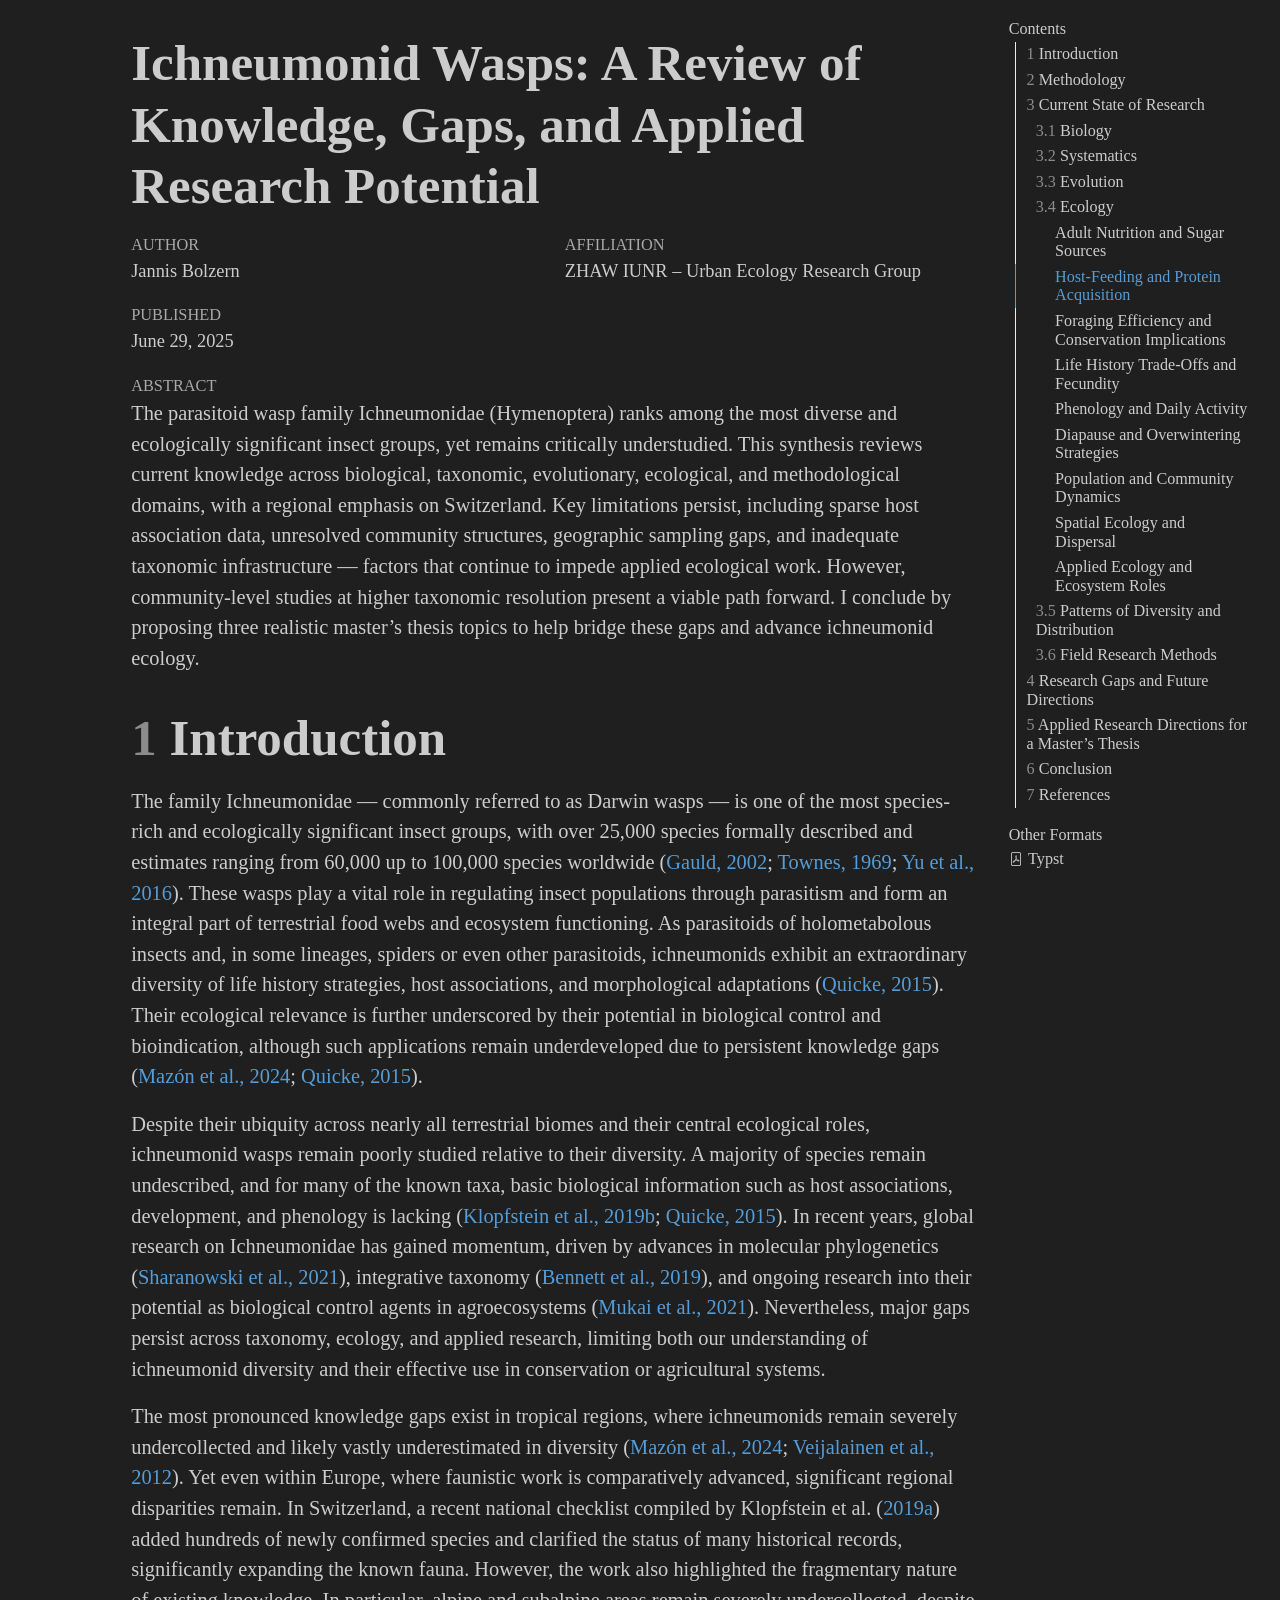
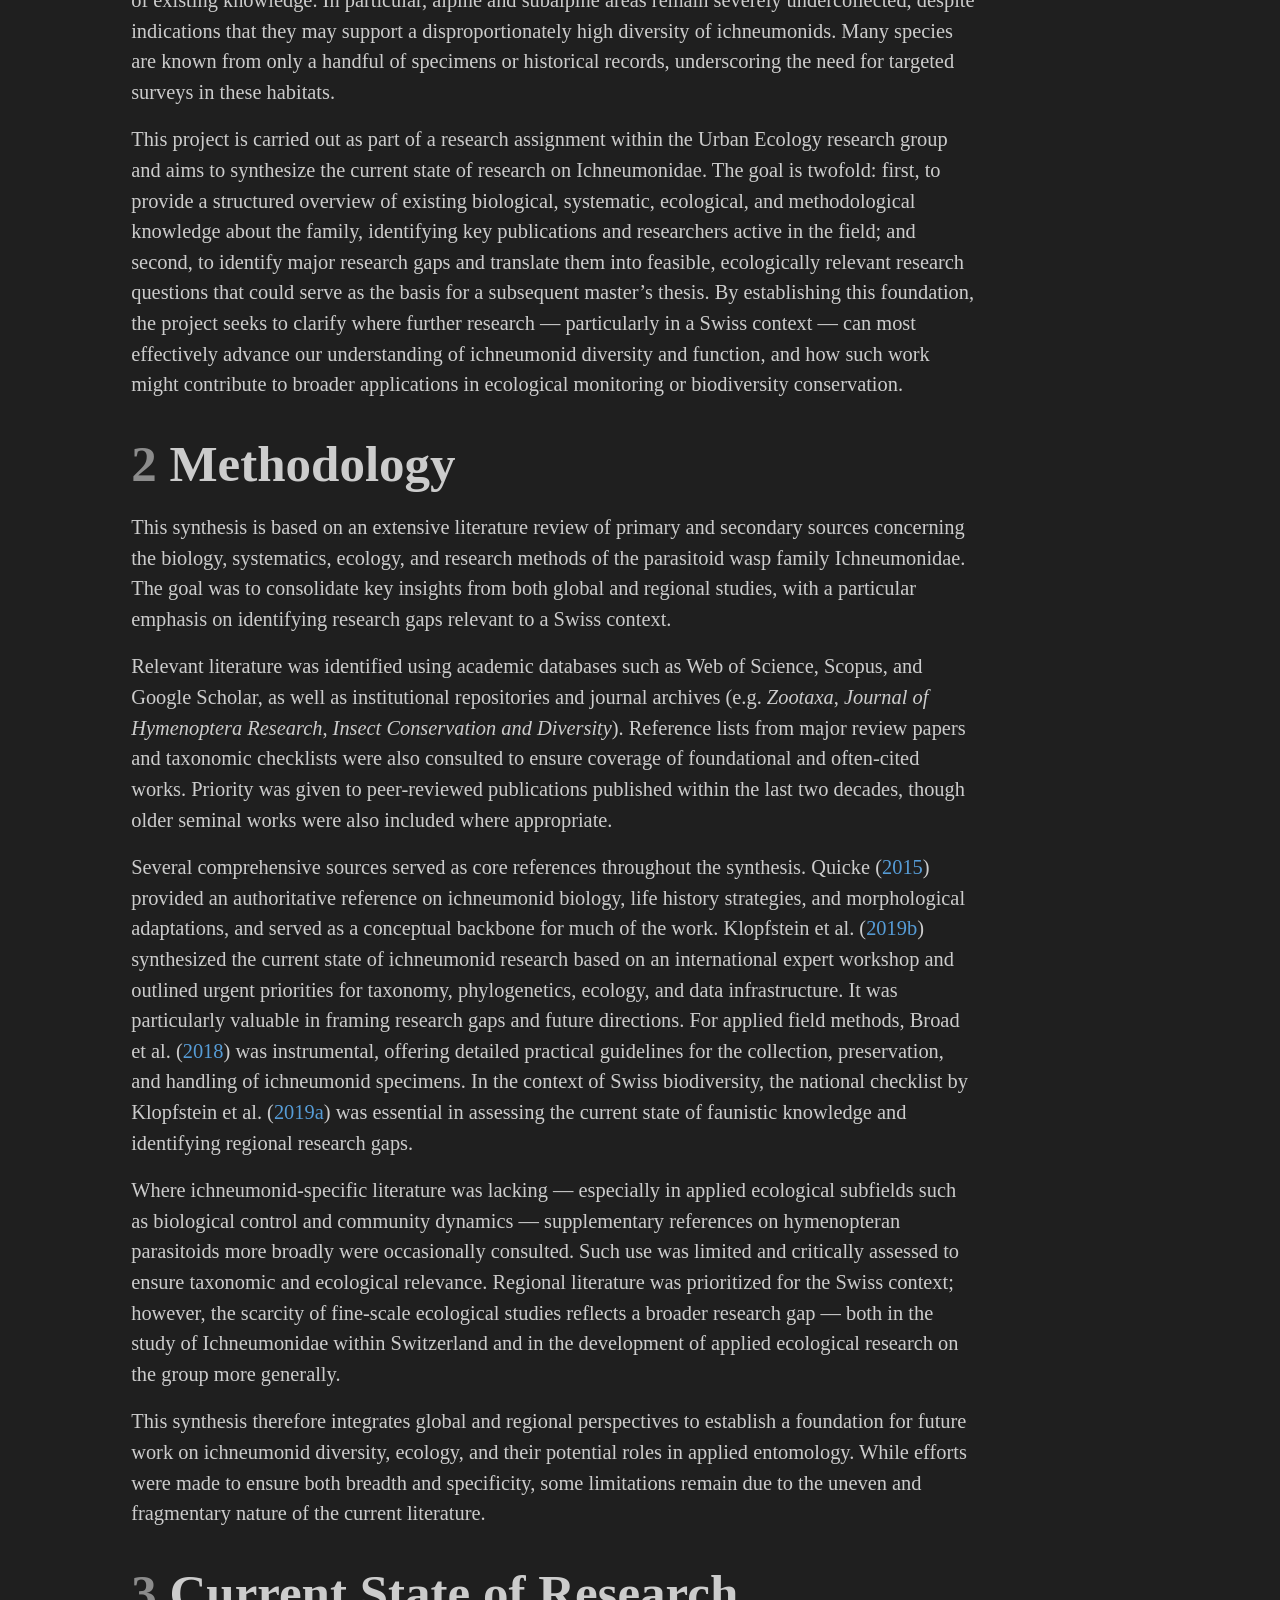
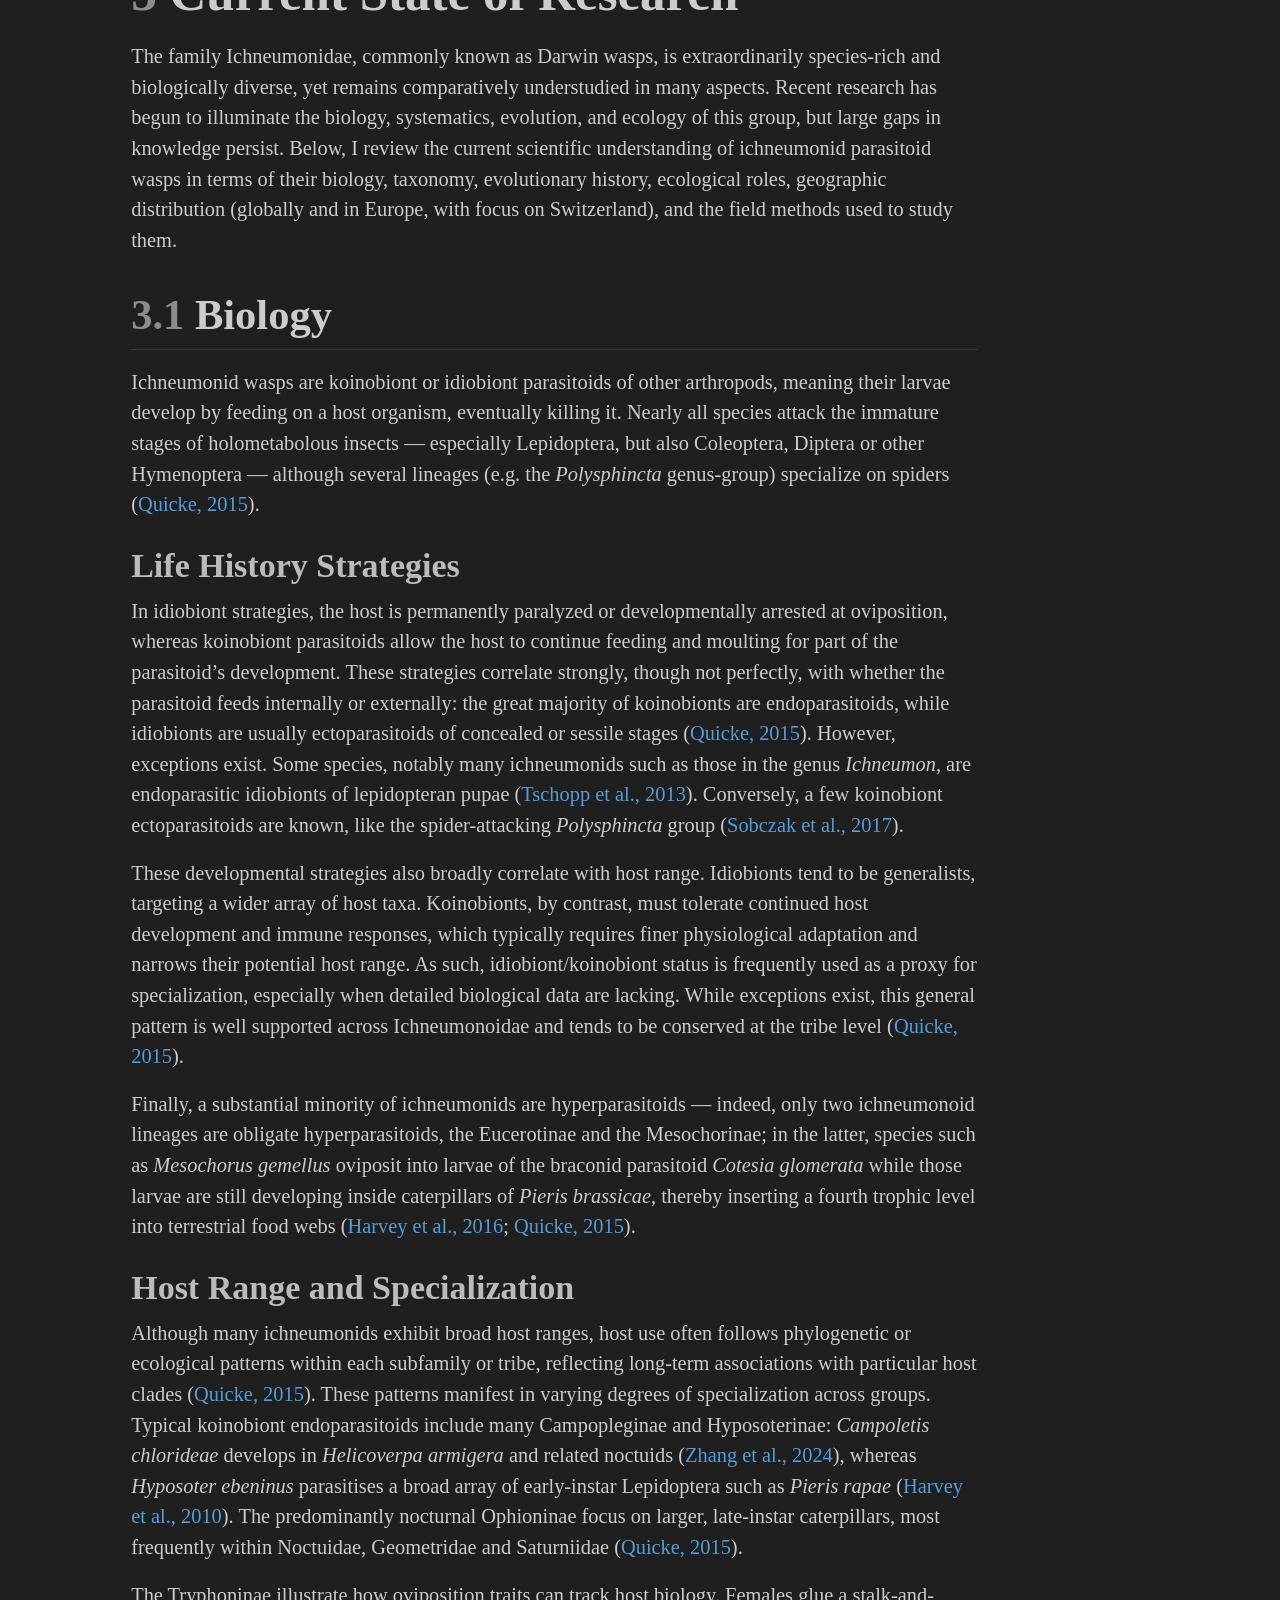
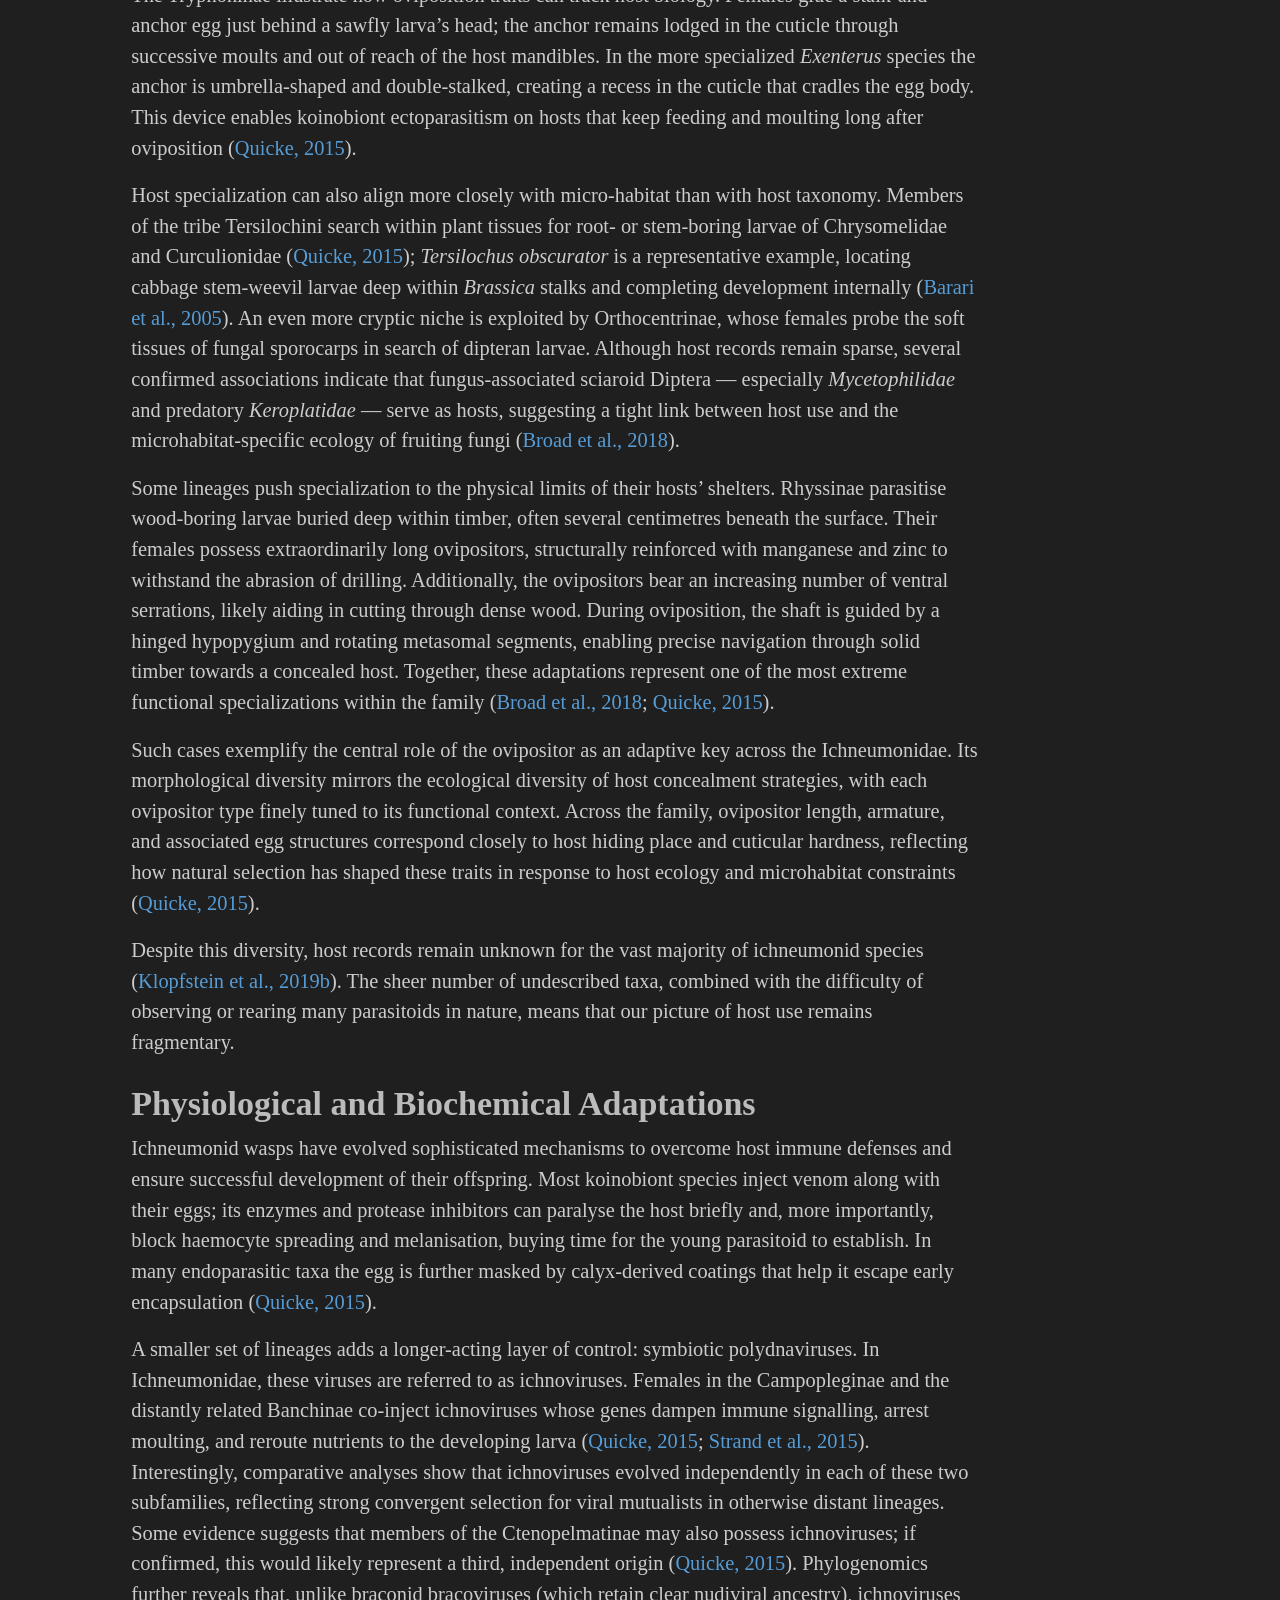
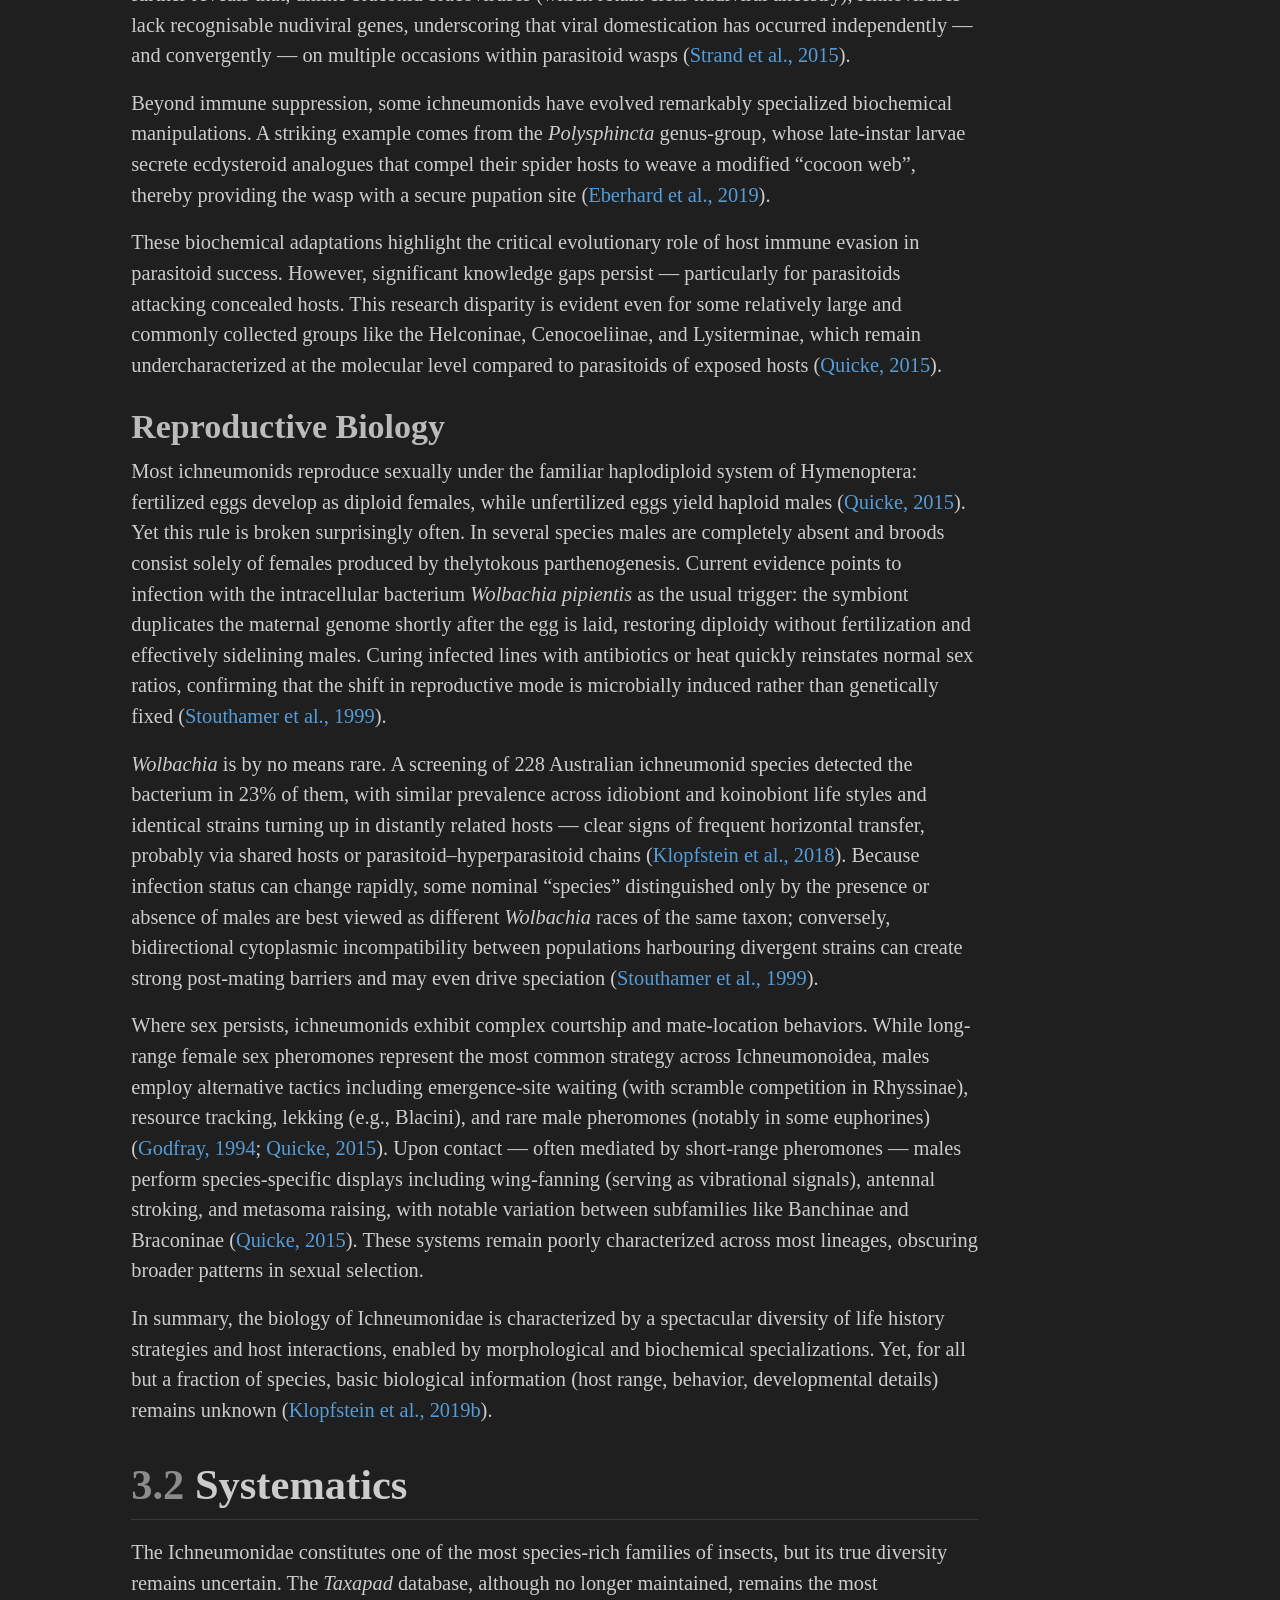
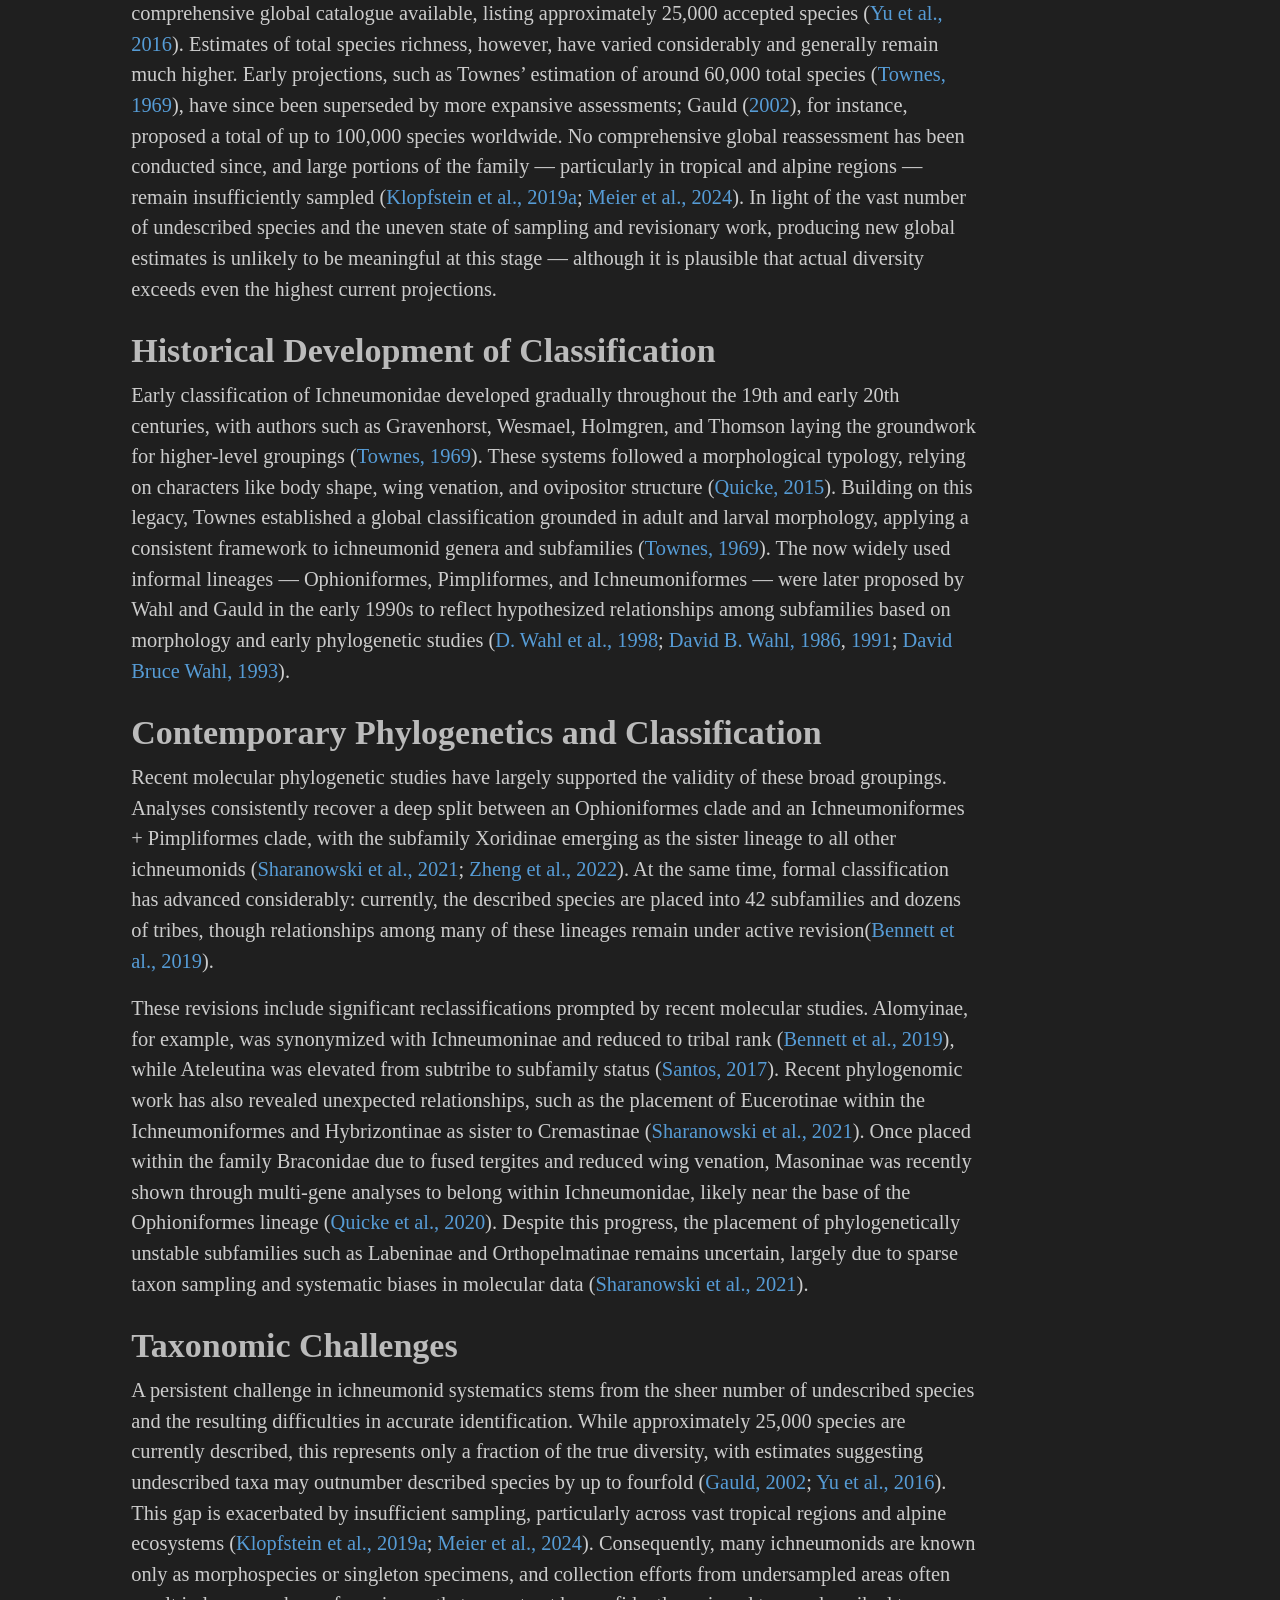
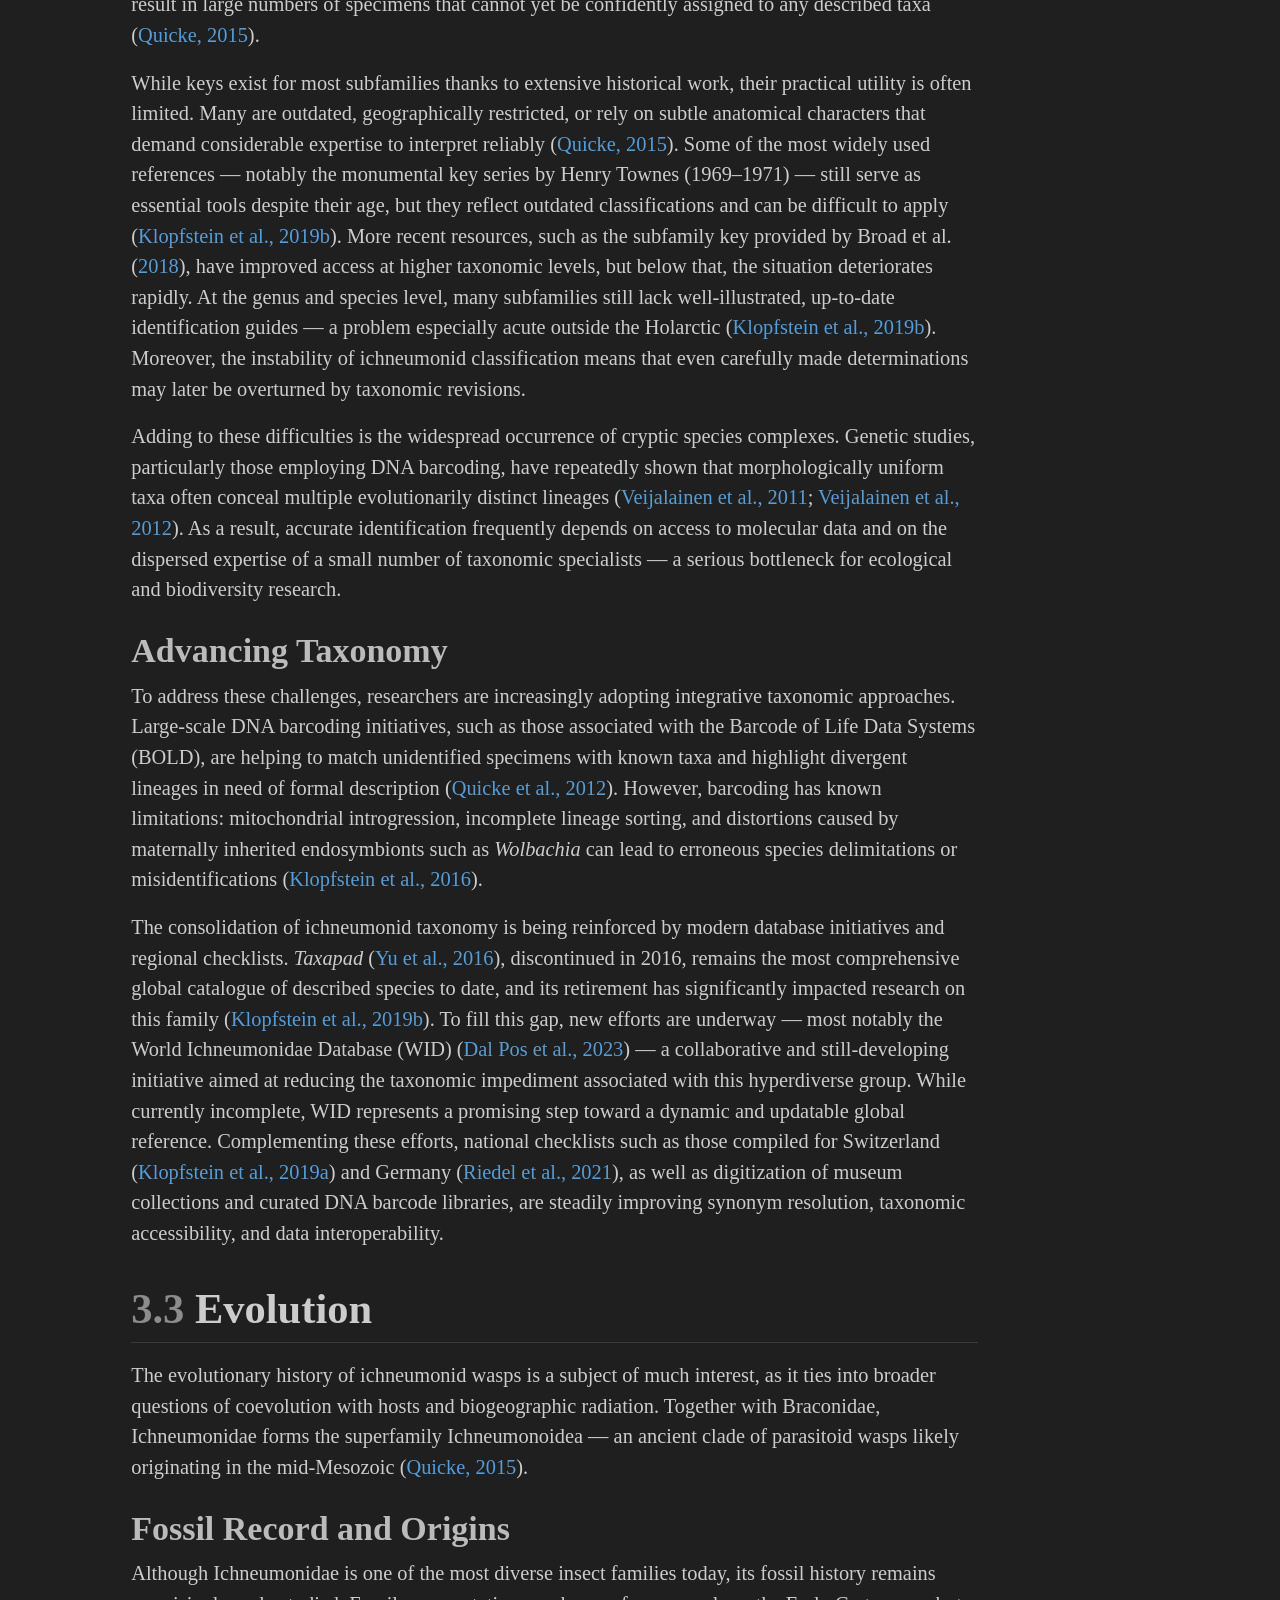
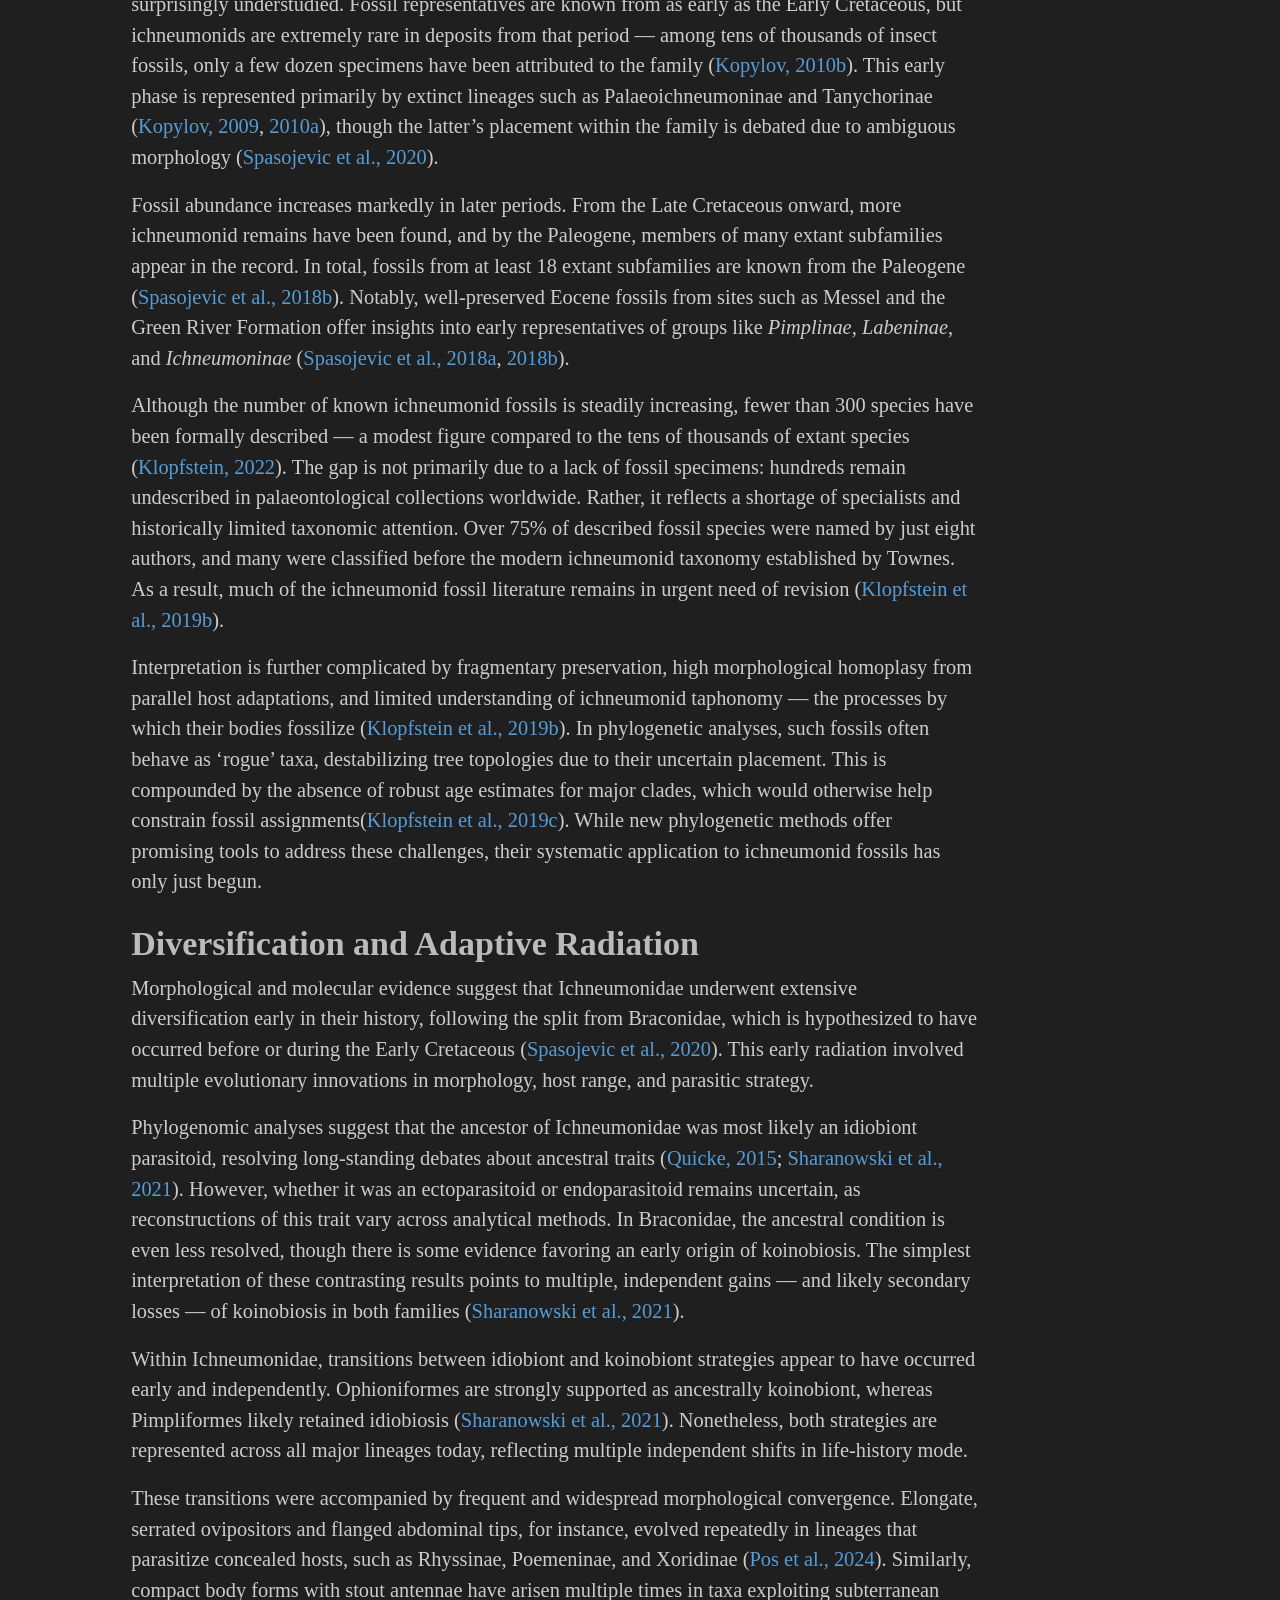
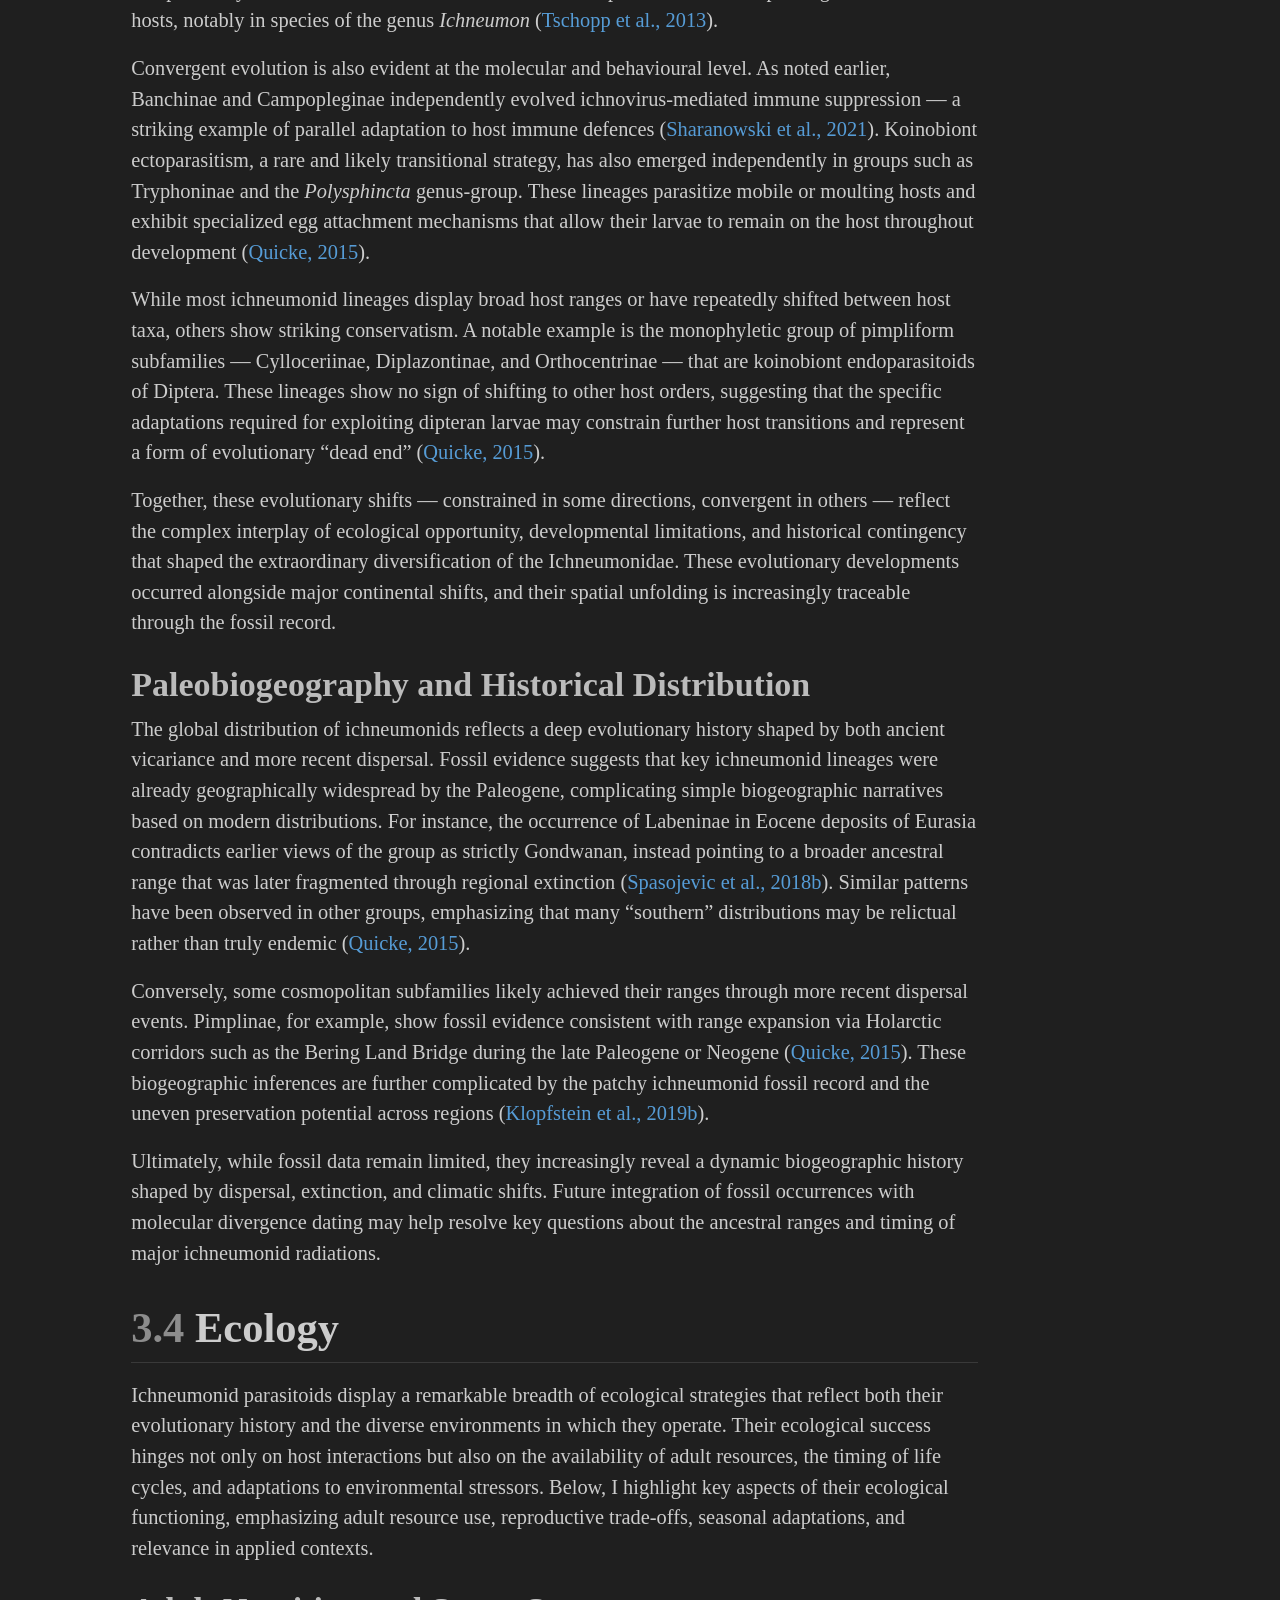
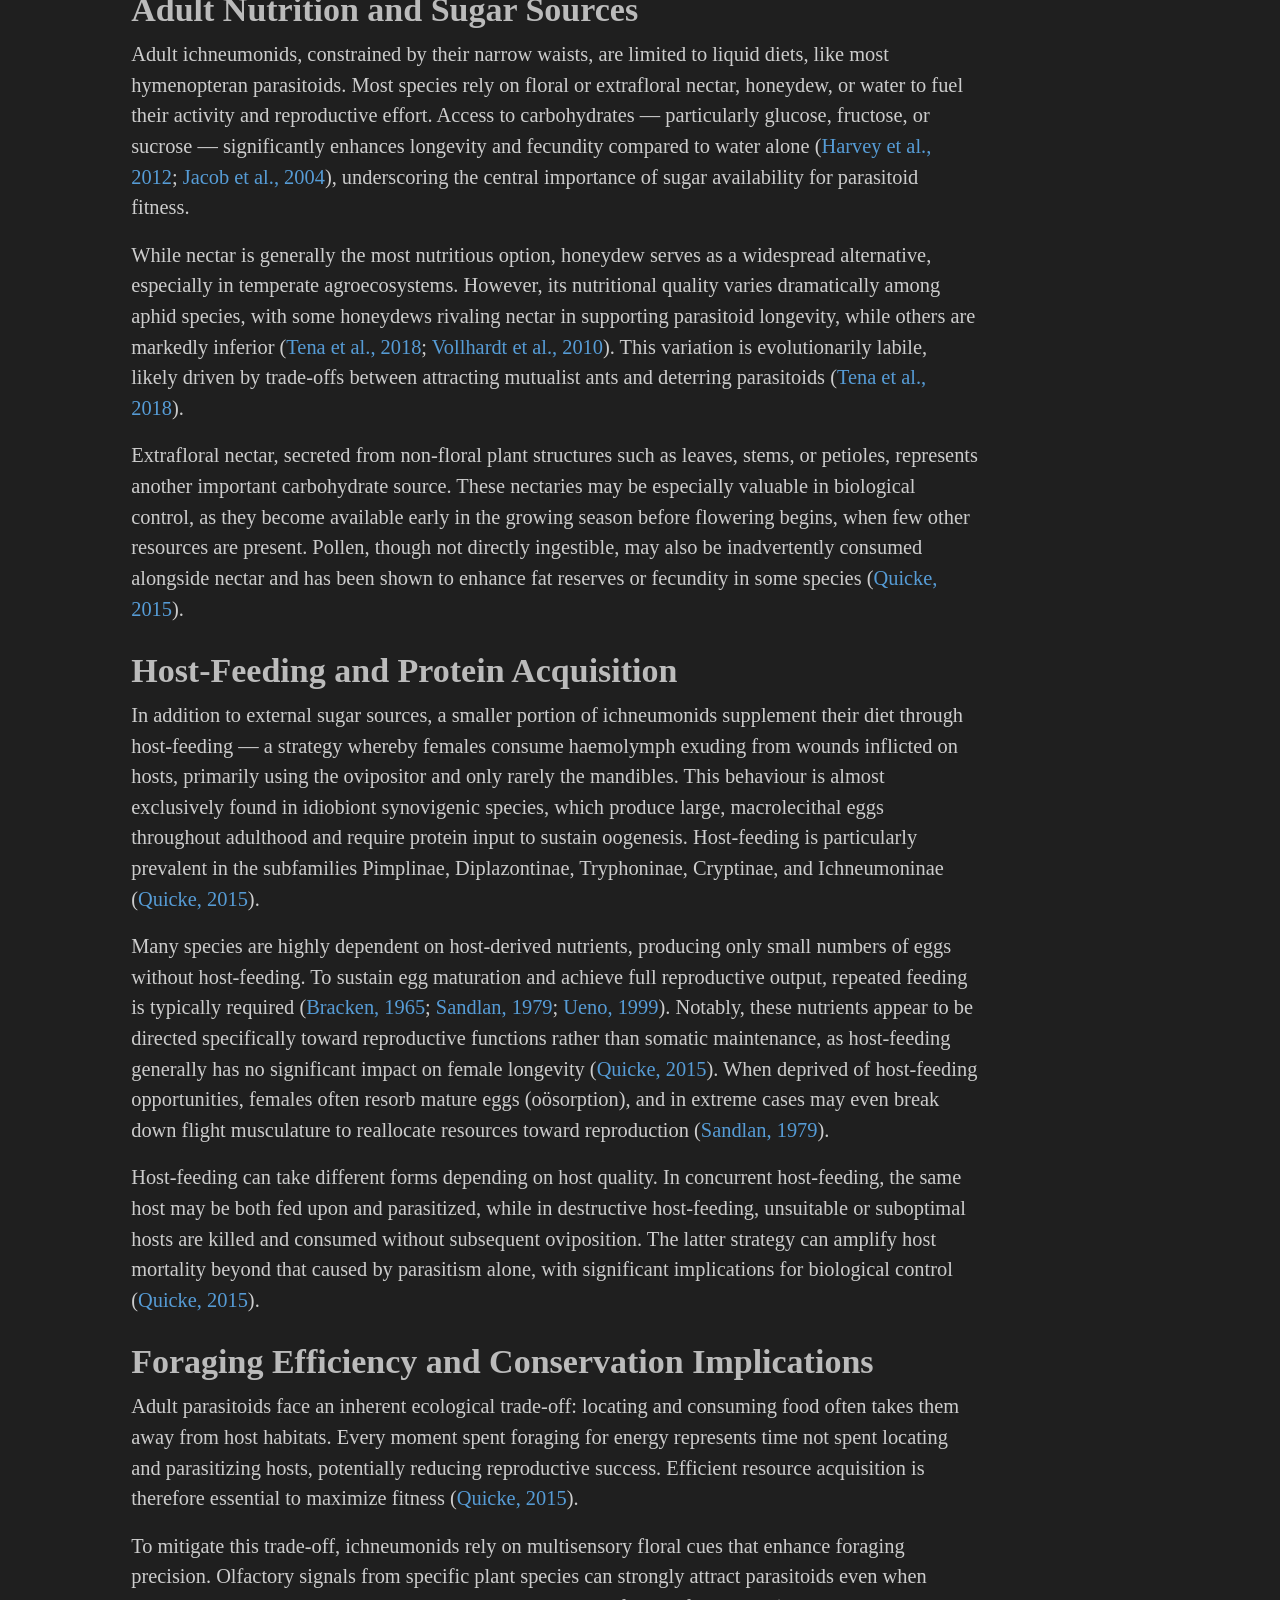
==== index.html @ 2d771702 "Built site for gh-pages" ====
<!DOCTYPE html>
<html xmlns="http://www.w3.org/1999/xhtml" lang="en" xml:lang="en"><head>

<meta charset="utf-8">
<meta name="generator" content="quarto-1.7.32">

<meta name="viewport" content="width=device-width, initial-scale=1.0, user-scalable=yes">

<meta name="author" content="Jannis Bolzern">
<meta name="dcterms.date" content="2025-06-29">

<title>Ichneumonid Wasps: A Review of Knowledge, Gaps, and Applied Research Potential</title>
<style>
code{white-space: pre-wrap;}
span.smallcaps{font-variant: small-caps;}
div.columns{display: flex; gap: min(4vw, 1.5em);}
div.column{flex: auto; overflow-x: auto;}
div.hanging-indent{margin-left: 1.5em; text-indent: -1.5em;}
ul.task-list{list-style: none;}
ul.task-list li input[type="checkbox"] {
  width: 0.8em;
  margin: 0 0.8em 0.2em -1em; /* quarto-specific, see https://github.com/quarto-dev/quarto-cli/issues/4556 */ 
  vertical-align: middle;
}
/* CSS for citations */
div.csl-bib-body { }
div.csl-entry {
  clear: both;
  margin-bottom: 0em;
}
.hanging-indent div.csl-entry {
  margin-left:2em;
  text-indent:-2em;
}
div.csl-left-margin {
  min-width:2em;
  float:left;
}
div.csl-right-inline {
  margin-left:2em;
  padding-left:1em;
}
div.csl-indent {
  margin-left: 2em;
}</style>


<script src="site_libs/quarto-nav/quarto-nav.js"></script>
<script src="site_libs/clipboard/clipboard.min.js"></script>
<script src="site_libs/quarto-search/autocomplete.umd.js"></script>
<script src="site_libs/quarto-search/fuse.min.js"></script>
<script src="site_libs/quarto-search/quarto-search.js"></script>
<meta name="quarto:offset" content="./">
<script src="site_libs/quarto-html/quarto.js" type="module"></script>
<script src="site_libs/quarto-html/tabsets/tabsets.js" type="module"></script>
<script src="site_libs/quarto-html/popper.min.js"></script>
<script src="site_libs/quarto-html/tippy.umd.min.js"></script>
<script src="site_libs/quarto-html/anchor.min.js"></script>
<link href="site_libs/quarto-html/tippy.css" rel="stylesheet">
<link href="site_libs/quarto-html/quarto-syntax-highlighting-dark-2fef5ea3f8957b3e4ecc936fc74692ca.css" rel="stylesheet" id="quarto-text-highlighting-styles">
<script src="site_libs/bootstrap/bootstrap.min.js"></script>
<link href="site_libs/bootstrap/bootstrap-icons.css" rel="stylesheet">
<link href="site_libs/bootstrap/bootstrap-f64a228243b25bc03a519bc4f7680eb8.min.css" rel="stylesheet" append-hash="true" id="quarto-bootstrap" data-mode="dark">
<script id="quarto-search-options" type="application/json">{
  "location": "sidebar",
  "copy-button": false,
  "collapse-after": 3,
  "panel-placement": "start",
  "type": "textbox",
  "limit": 50,
  "keyboard-shortcut": [
    "f",
    "/",
    "s"
  ],
  "show-item-context": false,
  "language": {
    "search-no-results-text": "No results",
    "search-matching-documents-text": "matching documents",
    "search-copy-link-title": "Copy link to search",
    "search-hide-matches-text": "Hide additional matches",
    "search-more-match-text": "more match in this document",
    "search-more-matches-text": "more matches in this document",
    "search-clear-button-title": "Clear",
    "search-text-placeholder": "",
    "search-detached-cancel-button-title": "Cancel",
    "search-submit-button-title": "Submit",
    "search-label": "Search"
  }
}</script>


</head>

<body class="quarto-light">

<div id="quarto-search-results"></div>
<!-- content -->
<div id="quarto-content" class="quarto-container page-columns page-rows-contents page-layout-article">
<!-- sidebar -->
<!-- margin-sidebar -->
    <div id="quarto-margin-sidebar" class="sidebar margin-sidebar">
        <nav id="TOC" role="doc-toc" class="toc-active">
    <h2 id="toc-title">Contents</h2>
   
  <ul>
  <li><a href="#introduction" id="toc-introduction" class="nav-link active" data-scroll-target="#introduction"><span class="header-section-number">1</span> Introduction</a></li>
  <li><a href="#methodology" id="toc-methodology" class="nav-link" data-scroll-target="#methodology"><span class="header-section-number">2</span> Methodology</a></li>
  <li><a href="#current-state-of-research" id="toc-current-state-of-research" class="nav-link" data-scroll-target="#current-state-of-research"><span class="header-section-number">3</span> Current State of Research</a>
  <ul class="collapse">
  <li><a href="#biology" id="toc-biology" class="nav-link" data-scroll-target="#biology"><span class="header-section-number">3.1</span> Biology</a>
  <ul class="collapse">
  <li><a href="#life-history-strategies" id="toc-life-history-strategies" class="nav-link" data-scroll-target="#life-history-strategies">Life History Strategies</a></li>
  <li><a href="#host-range-and-specialization" id="toc-host-range-and-specialization" class="nav-link" data-scroll-target="#host-range-and-specialization">Host Range and Specialization</a></li>
  <li><a href="#physiological-and-biochemical-adaptations" id="toc-physiological-and-biochemical-adaptations" class="nav-link" data-scroll-target="#physiological-and-biochemical-adaptations">Physiological and Biochemical Adaptations</a></li>
  <li><a href="#reproductive-biology" id="toc-reproductive-biology" class="nav-link" data-scroll-target="#reproductive-biology">Reproductive Biology</a></li>
  </ul></li>
  <li><a href="#systematics" id="toc-systematics" class="nav-link" data-scroll-target="#systematics"><span class="header-section-number">3.2</span> Systematics</a>
  <ul class="collapse">
  <li><a href="#historical-development-of-classification" id="toc-historical-development-of-classification" class="nav-link" data-scroll-target="#historical-development-of-classification">Historical Development of Classification</a></li>
  <li><a href="#contemporary-phylogenetics-and-classification" id="toc-contemporary-phylogenetics-and-classification" class="nav-link" data-scroll-target="#contemporary-phylogenetics-and-classification">Contemporary Phylogenetics and Classification</a></li>
  <li><a href="#taxonomic-challenges" id="toc-taxonomic-challenges" class="nav-link" data-scroll-target="#taxonomic-challenges">Taxonomic Challenges</a></li>
  <li><a href="#advancing-taxonomy" id="toc-advancing-taxonomy" class="nav-link" data-scroll-target="#advancing-taxonomy">Advancing Taxonomy</a></li>
  </ul></li>
  <li><a href="#evolution" id="toc-evolution" class="nav-link" data-scroll-target="#evolution"><span class="header-section-number">3.3</span> Evolution</a>
  <ul class="collapse">
  <li><a href="#fossil-record-and-origins" id="toc-fossil-record-and-origins" class="nav-link" data-scroll-target="#fossil-record-and-origins">Fossil Record and Origins</a></li>
  <li><a href="#diversification-and-adaptive-radiation" id="toc-diversification-and-adaptive-radiation" class="nav-link" data-scroll-target="#diversification-and-adaptive-radiation">Diversification and Adaptive Radiation</a></li>
  <li><a href="#paleobiogeography-and-historical-distribution" id="toc-paleobiogeography-and-historical-distribution" class="nav-link" data-scroll-target="#paleobiogeography-and-historical-distribution">Paleobiogeography and Historical Distribution</a></li>
  </ul></li>
  <li><a href="#ecology" id="toc-ecology" class="nav-link" data-scroll-target="#ecology"><span class="header-section-number">3.4</span> Ecology</a>
  <ul class="collapse">
  <li><a href="#adult-nutrition-and-sugar-sources" id="toc-adult-nutrition-and-sugar-sources" class="nav-link" data-scroll-target="#adult-nutrition-and-sugar-sources">Adult Nutrition and Sugar Sources</a></li>
  <li><a href="#host-feeding-and-protein-acquisition" id="toc-host-feeding-and-protein-acquisition" class="nav-link" data-scroll-target="#host-feeding-and-protein-acquisition">Host-Feeding and Protein Acquisition</a></li>
  <li><a href="#foraging-efficiency-and-conservation-implications" id="toc-foraging-efficiency-and-conservation-implications" class="nav-link" data-scroll-target="#foraging-efficiency-and-conservation-implications">Foraging Efficiency and Conservation Implications</a></li>
  <li><a href="#life-history-trade-offs-and-fecundity" id="toc-life-history-trade-offs-and-fecundity" class="nav-link" data-scroll-target="#life-history-trade-offs-and-fecundity">Life History Trade-Offs and Fecundity</a></li>
  <li><a href="#phenology-and-daily-activity" id="toc-phenology-and-daily-activity" class="nav-link" data-scroll-target="#phenology-and-daily-activity">Phenology and Daily Activity</a></li>
  <li><a href="#diapause-and-overwintering-strategies" id="toc-diapause-and-overwintering-strategies" class="nav-link" data-scroll-target="#diapause-and-overwintering-strategies">Diapause and Overwintering Strategies</a></li>
  <li><a href="#population-and-community-dynamics" id="toc-population-and-community-dynamics" class="nav-link" data-scroll-target="#population-and-community-dynamics">Population and Community Dynamics</a></li>
  <li><a href="#spatial-ecology-and-dispersal" id="toc-spatial-ecology-and-dispersal" class="nav-link" data-scroll-target="#spatial-ecology-and-dispersal">Spatial Ecology and Dispersal</a></li>
  <li><a href="#applied-ecology-and-ecosystem-roles" id="toc-applied-ecology-and-ecosystem-roles" class="nav-link" data-scroll-target="#applied-ecology-and-ecosystem-roles">Applied Ecology and Ecosystem Roles</a></li>
  </ul></li>
  <li><a href="#patterns-of-diversity-and-distribution" id="toc-patterns-of-diversity-and-distribution" class="nav-link" data-scroll-target="#patterns-of-diversity-and-distribution"><span class="header-section-number">3.5</span> Patterns of Diversity and Distribution</a>
  <ul class="collapse">
  <li><a href="#global-patterns" id="toc-global-patterns" class="nav-link" data-scroll-target="#global-patterns">Global Patterns</a></li>
  <li><a href="#european-context" id="toc-european-context" class="nav-link" data-scroll-target="#european-context">European Context</a></li>
  <li><a href="#switzerland-in-focus" id="toc-switzerland-in-focus" class="nav-link" data-scroll-target="#switzerland-in-focus">Switzerland in Focus</a></li>
  </ul></li>
  <li><a href="#field-research-methods" id="toc-field-research-methods" class="nav-link" data-scroll-target="#field-research-methods"><span class="header-section-number">3.6</span> Field Research Methods</a>
  <ul class="collapse">
  <li><a href="#passive-collection-techniques" id="toc-passive-collection-techniques" class="nav-link" data-scroll-target="#passive-collection-techniques">Passive Collection Techniques</a></li>
  <li><a href="#active-collection-techniques" id="toc-active-collection-techniques" class="nav-link" data-scroll-target="#active-collection-techniques">Active Collection Techniques</a></li>
  <li><a href="#rearing-from-hosts" id="toc-rearing-from-hosts" class="nav-link" data-scroll-target="#rearing-from-hosts">Rearing from Hosts</a></li>
  <li><a href="#preservation-and-mounting" id="toc-preservation-and-mounting" class="nav-link" data-scroll-target="#preservation-and-mounting">Preservation and Mounting</a></li>
  </ul></li>
  </ul></li>
  <li><a href="#research-gaps-and-future-directions" id="toc-research-gaps-and-future-directions" class="nav-link" data-scroll-target="#research-gaps-and-future-directions"><span class="header-section-number">4</span> Research Gaps and Future Directions</a>
  <ul class="collapse">
  <li><a href="#taxonomy-and-phylogeny" id="toc-taxonomy-and-phylogeny" class="nav-link" data-scroll-target="#taxonomy-and-phylogeny"><span class="header-section-number">4.1</span> Taxonomy and Phylogeny</a></li>
  <li><a href="#identification-and-infrastructure" id="toc-identification-and-infrastructure" class="nav-link" data-scroll-target="#identification-and-infrastructure"><span class="header-section-number">4.2</span> Identification and Infrastructure</a></li>
  <li><a href="#life-history-and-traits" id="toc-life-history-and-traits" class="nav-link" data-scroll-target="#life-history-and-traits"><span class="header-section-number">4.3</span> Life History and Traits</a></li>
  <li><a href="#community-dynamics-and-interactions" id="toc-community-dynamics-and-interactions" class="nav-link" data-scroll-target="#community-dynamics-and-interactions"><span class="header-section-number">4.4</span> Community Dynamics and Interactions</a></li>
  <li><a href="#spatial-ecology-and-dispersal-1" id="toc-spatial-ecology-and-dispersal-1" class="nav-link" data-scroll-target="#spatial-ecology-and-dispersal-1"><span class="header-section-number">4.5</span> Spatial Ecology and Dispersal</a></li>
  <li><a href="#applied-research-and-monitoring" id="toc-applied-research-and-monitoring" class="nav-link" data-scroll-target="#applied-research-and-monitoring"><span class="header-section-number">4.6</span> Applied Research and Monitoring</a></li>
  <li><a href="#working-within-constraints" id="toc-working-within-constraints" class="nav-link" data-scroll-target="#working-within-constraints"><span class="header-section-number">4.7</span> Working Within Constraints</a></li>
  </ul></li>
  <li><a href="#applied-research-directions-for-a-masters-thesis" id="toc-applied-research-directions-for-a-masters-thesis" class="nav-link" data-scroll-target="#applied-research-directions-for-a-masters-thesis"><span class="header-section-number">5</span> Applied Research Directions for a Master’s Thesis</a>
  <ul class="collapse">
  <li><a href="#alpine-ichneumonid-diversity-along-elevation-gradients" id="toc-alpine-ichneumonid-diversity-along-elevation-gradients" class="nav-link" data-scroll-target="#alpine-ichneumonid-diversity-along-elevation-gradients"><span class="header-section-number">5.1</span> Alpine Ichneumonid Diversity Along Elevation Gradients</a>
  <ul class="collapse">
  <li><a href="#research-question" id="toc-research-question" class="nav-link" data-scroll-target="#research-question">Research Question</a></li>
  <li><a href="#rationale" id="toc-rationale" class="nav-link" data-scroll-target="#rationale">Rationale</a></li>
  <li><a href="#methods" id="toc-methods" class="nav-link" data-scroll-target="#methods">Methods</a></li>
  <li><a href="#significance" id="toc-significance" class="nav-link" data-scroll-target="#significance">Significance</a></li>
  </ul></li>
  <li><a href="#effects-of-habitat-fragmentation-on-ichneumonid-communities" id="toc-effects-of-habitat-fragmentation-on-ichneumonid-communities" class="nav-link" data-scroll-target="#effects-of-habitat-fragmentation-on-ichneumonid-communities"><span class="header-section-number">5.2</span> Effects of Habitat Fragmentation on Ichneumonid Communities</a>
  <ul class="collapse">
  <li><a href="#research-question-1" id="toc-research-question-1" class="nav-link" data-scroll-target="#research-question-1">Research Question</a></li>
  <li><a href="#rationale-1" id="toc-rationale-1" class="nav-link" data-scroll-target="#rationale-1">Rationale</a></li>
  <li><a href="#methods-1" id="toc-methods-1" class="nav-link" data-scroll-target="#methods-1">Methods</a></li>
  <li><a href="#significance-1" id="toc-significance-1" class="nav-link" data-scroll-target="#significance-1">Significance</a></li>
  </ul></li>
  <li><a href="#functional-diversity-across-habitat-types" id="toc-functional-diversity-across-habitat-types" class="nav-link" data-scroll-target="#functional-diversity-across-habitat-types"><span class="header-section-number">5.3</span> Functional Diversity Across Habitat Types</a>
  <ul class="collapse">
  <li><a href="#research-question-2" id="toc-research-question-2" class="nav-link" data-scroll-target="#research-question-2">Research Question</a></li>
  <li><a href="#rationale-2" id="toc-rationale-2" class="nav-link" data-scroll-target="#rationale-2">Rationale</a></li>
  <li><a href="#methods-2" id="toc-methods-2" class="nav-link" data-scroll-target="#methods-2">Methods</a></li>
  <li><a href="#significance-2" id="toc-significance-2" class="nav-link" data-scroll-target="#significance-2">Significance</a></li>
  </ul></li>
  </ul></li>
  <li><a href="#conclusion" id="toc-conclusion" class="nav-link" data-scroll-target="#conclusion"><span class="header-section-number">6</span> Conclusion</a></li>
  <li><a href="#references" id="toc-references" class="nav-link" data-scroll-target="#references"><span class="header-section-number">7</span> References</a></li>
  </ul>
<div class="quarto-alternate-formats"><h2>Other Formats</h2><ul><li><a href="index.pdf"><i class="bi bi-file-pdf"></i>Typst</a></li></ul></div></nav>
    </div>
<!-- main -->
<main class="content" id="quarto-document-content">

<header id="title-block-header" class="quarto-title-block default">
<div class="quarto-title">
<h1 class="title">Ichneumonid Wasps: A Review of Knowledge, Gaps, and Applied Research Potential</h1>
</div>


<div class="quarto-title-meta-author">
  <div class="quarto-title-meta-heading">Author</div>
  <div class="quarto-title-meta-heading">Affiliation</div>
  
    <div class="quarto-title-meta-contents">
    <p class="author">Jannis Bolzern </p>
  </div>
  <div class="quarto-title-meta-contents">
        <p class="affiliation">
            ZHAW IUNR – Urban Ecology Research Group
          </p>
      </div>
  </div>

<div class="quarto-title-meta">

      
    <div>
    <div class="quarto-title-meta-heading">Published</div>
    <div class="quarto-title-meta-contents">
      <p class="date">June 29, 2025</p>
    </div>
  </div>
  
    
  </div>
  
<div>
  <div class="abstract">
    <div class="block-title">Abstract</div>
    The parasitoid wasp family Ichneumonidae (Hymenoptera) ranks among the most diverse and ecologically significant insect groups, yet remains critically understudied. This synthesis reviews current knowledge across biological, taxonomic, evolutionary, ecological, and methodological domains, with a regional emphasis on Switzerland. Key limitations persist, including sparse host association data, unresolved community structures, geographic sampling gaps, and inadequate taxonomic infrastructure — factors that continue to impede applied ecological work. However, community-level studies at higher taxonomic resolution present a viable path forward. I conclude by proposing three realistic master’s thesis topics to help bridge these gaps and advance ichneumonid ecology.
  </div>
</div>


</header>


<section id="introduction" class="level1" data-number="1">
<h1 data-number="1"><span class="header-section-number">1</span> Introduction</h1>
<p>The family Ichneumonidae — commonly referred to as Darwin wasps — is one of the most species-rich and ecologically significant insect groups, with over 25,000 species formally described and estimates ranging from 60,000 up to 100,000 species worldwide <span class="citation" data-cites="yu2016 townes1969 gauld2002">(<a href="#ref-gauld2002" role="doc-biblioref">Gauld, 2002</a>; <a href="#ref-townes1969" role="doc-biblioref">Townes, 1969</a>; <a href="#ref-yu2016" role="doc-biblioref">Yu et al., 2016</a>)</span>. These wasps play a vital role in regulating insect populations through parasitism and form an integral part of terrestrial food webs and ecosystem functioning. As parasitoids of holometabolous insects and, in some lineages, spiders or even other parasitoids, ichneumonids exhibit an extraordinary diversity of life history strategies, host associations, and morphological adaptations <span class="citation" data-cites="quicke2015">(<a href="#ref-quicke2015" role="doc-biblioref">Quicke, 2015</a>)</span>. Their ecological relevance is further underscored by their potential in biological control and bioindication, although such applications remain underdeveloped due to persistent knowledge gaps <span class="citation" data-cites="quicke2015 mazón2024">(<a href="#ref-mazón2024" role="doc-biblioref">Mazón et al., 2024</a>; <a href="#ref-quicke2015" role="doc-biblioref">Quicke, 2015</a>)</span>.</p>
<p>Despite their ubiquity across nearly all terrestrial biomes and their central ecological roles, ichneumonid wasps remain poorly studied relative to their diversity. A majority of species remain undescribed, and for many of the known taxa, basic biological information such as host associations, development, and phenology is lacking <span class="citation" data-cites="klopfstein2019a quicke2015">(<a href="#ref-klopfstein2019a" role="doc-biblioref">Klopfstein et al., 2019b</a>; <a href="#ref-quicke2015" role="doc-biblioref">Quicke, 2015</a>)</span>. In recent years, global research on Ichneumonidae has gained momentum, driven by advances in molecular phylogenetics <span class="citation" data-cites="sharanowski2021">(<a href="#ref-sharanowski2021" role="doc-biblioref">Sharanowski et al., 2021</a>)</span>, integrative taxonomy <span class="citation" data-cites="bennett2019">(<a href="#ref-bennett2019" role="doc-biblioref">Bennett et al., 2019</a>)</span>, and ongoing research into their potential as biological control agents in agroecosystems <span class="citation" data-cites="mukai2021">(<a href="#ref-mukai2021" role="doc-biblioref">Mukai et al., 2021</a>)</span>. Nevertheless, major gaps persist across taxonomy, ecology, and applied research, limiting both our understanding of ichneumonid diversity and their effective use in conservation or agricultural systems.</p>
<p>The most pronounced knowledge gaps exist in tropical regions, where ichneumonids remain severely undercollected and likely vastly underestimated in diversity <span class="citation" data-cites="veijalainen2012 mazón2024">(<a href="#ref-mazón2024" role="doc-biblioref">Mazón et al., 2024</a>; <a href="#ref-veijalainen2012" role="doc-biblioref">Veijalainen et al., 2012</a>)</span>. Yet even within Europe, where faunistic work is comparatively advanced, significant regional disparities remain. In Switzerland, a recent national checklist compiled by <span class="citation" data-cites="klopfstein2019">Klopfstein et al. (<a href="#ref-klopfstein2019" role="doc-biblioref">2019a</a>)</span> added hundreds of newly confirmed species and clarified the status of many historical records, significantly expanding the known fauna. However, the work also highlighted the fragmentary nature of existing knowledge. In particular, alpine and subalpine areas remain severely undercollected, despite indications that they may support a disproportionately high diversity of ichneumonids. Many species are known from only a handful of specimens or historical records, underscoring the need for targeted surveys in these habitats.</p>
<p>This project is carried out as part of a research assignment within the Urban Ecology research group and aims to synthesize the current state of research on Ichneumonidae. The goal is twofold: first, to provide a structured overview of existing biological, systematic, ecological, and methodological knowledge about the family, identifying key publications and researchers active in the field; and second, to identify major research gaps and translate them into feasible, ecologically relevant research questions that could serve as the basis for a subsequent master’s thesis. By establishing this foundation, the project seeks to clarify where further research — particularly in a Swiss context — can most effectively advance our understanding of ichneumonid diversity and function, and how such work might contribute to broader applications in ecological monitoring or biodiversity conservation.</p>
</section>
<section id="methodology" class="level1" data-number="2">
<h1 data-number="2"><span class="header-section-number">2</span> Methodology</h1>
<p>This synthesis is based on an extensive literature review of primary and secondary sources concerning the biology, systematics, ecology, and research methods of the parasitoid wasp family Ichneumonidae. The goal was to consolidate key insights from both global and regional studies, with a particular emphasis on identifying research gaps relevant to a Swiss context.</p>
<p>Relevant literature was identified using academic databases such as Web of Science, Scopus, and Google Scholar, as well as institutional repositories and journal archives (e.g.&nbsp;<em>Zootaxa</em>, <em>Journal of Hymenoptera Research</em>, <em>Insect Conservation and Diversity</em>). Reference lists from major review papers and taxonomic checklists were also consulted to ensure coverage of foundational and often-cited works. Priority was given to peer-reviewed publications published within the last two decades, though older seminal works were also included where appropriate.</p>
<p>Several comprehensive sources served as core references throughout the synthesis. <span class="citation" data-cites="quicke2015">Quicke (<a href="#ref-quicke2015" role="doc-biblioref">2015</a>)</span> provided an authoritative reference on ichneumonid biology, life history strategies, and morphological adaptations, and served as a conceptual backbone for much of the work. <span class="citation" data-cites="klopfstein2019a">Klopfstein et al. (<a href="#ref-klopfstein2019a" role="doc-biblioref">2019b</a>)</span> synthesized the current state of ichneumonid research based on an international expert workshop and outlined urgent priorities for taxonomy, phylogenetics, ecology, and data infrastructure. It was particularly valuable in framing research gaps and future directions. For applied field methods, <span class="citation" data-cites="broad2018">Broad et al. (<a href="#ref-broad2018" role="doc-biblioref">2018</a>)</span> was instrumental, offering detailed practical guidelines for the collection, preservation, and handling of ichneumonid specimens. In the context of Swiss biodiversity, the national checklist by <span class="citation" data-cites="klopfstein2019">Klopfstein et al. (<a href="#ref-klopfstein2019" role="doc-biblioref">2019a</a>)</span> was essential in assessing the current state of faunistic knowledge and identifying regional research gaps.</p>
<p>Where ichneumonid-specific literature was lacking — especially in applied ecological subfields such as biological control and community dynamics — supplementary references on hymenopteran parasitoids more broadly were occasionally consulted. Such use was limited and critically assessed to ensure taxonomic and ecological relevance. Regional literature was prioritized for the Swiss context; however, the scarcity of fine-scale ecological studies reflects a broader research gap — both in the study of Ichneumonidae within Switzerland and in the development of applied ecological research on the group more generally.</p>
<p>This synthesis therefore integrates global and regional perspectives to establish a foundation for future work on ichneumonid diversity, ecology, and their potential roles in applied entomology. While efforts were made to ensure both breadth and specificity, some limitations remain due to the uneven and fragmentary nature of the current literature.</p>
</section>
<section id="current-state-of-research" class="level1" data-number="3">
<h1 data-number="3"><span class="header-section-number">3</span> Current State of Research</h1>
<p>The family Ichneumonidae, commonly known as Darwin wasps, is extraordinarily species-rich and biologically diverse, yet remains comparatively understudied in many aspects. Recent research has begun to illuminate the biology, systematics, evolution, and ecology of this group, but large gaps in knowledge persist. Below, I review the current scientific understanding of ichneumonid parasitoid wasps in terms of their biology, taxonomy, evolutionary history, ecological roles, geographic distribution (globally and in Europe, with focus on Switzerland), and the field methods used to study them.</p>
<section id="biology" class="level2" data-number="3.1">
<h2 data-number="3.1" class="anchored" data-anchor-id="biology"><span class="header-section-number">3.1</span> Biology</h2>
<p>Ichneumonid wasps are koinobiont or idiobiont parasitoids of other arthropods, meaning their larvae develop by feeding on a host organism, eventually killing it. Nearly all species attack the immature stages of holometabolous insects — especially Lepidoptera, but also Coleoptera, Diptera or other Hymenoptera — although several lineages (e.g.&nbsp;the <em>Polysphincta</em> genus-group) specialize on spiders <span class="citation" data-cites="quicke2015">(<a href="#ref-quicke2015" role="doc-biblioref">Quicke, 2015</a>)</span>.</p>
<section id="life-history-strategies" class="level3">
<h3 class="anchored" data-anchor-id="life-history-strategies">Life History Strategies</h3>
<p>In idiobiont strategies, the host is permanently paralyzed or developmentally arrested at oviposition, whereas koinobiont parasitoids allow the host to continue feeding and moulting for part of the parasitoid’s development. These strategies correlate strongly, though not perfectly, with whether the parasitoid feeds internally or externally: the great majority of koinobionts are endoparasitoids, while idiobionts are usually ectoparasitoids of concealed or sessile stages <span class="citation" data-cites="quicke2015">(<a href="#ref-quicke2015" role="doc-biblioref">Quicke, 2015</a>)</span>. However, exceptions exist. Some species, notably many ichneumonids such as those in the genus <em>Ichneumon</em>, are endoparasitic idiobionts of lepidopteran pupae <span class="citation" data-cites="tschopp2013">(<a href="#ref-tschopp2013" role="doc-biblioref">Tschopp et al., 2013</a>)</span>. Conversely, a few koinobiont ectoparasitoids are known, like the spider-attacking <em>Polysphincta</em> group <span class="citation" data-cites="sobczak2017">(<a href="#ref-sobczak2017" role="doc-biblioref">Sobczak et al., 2017</a>)</span>.</p>
<p>These developmental strategies also broadly correlate with host range. Idiobionts tend to be generalists, targeting a wider array of host taxa. Koinobionts, by contrast, must tolerate continued host development and immune responses, which typically requires finer physiological adaptation and narrows their potential host range. As such, idiobiont/koinobiont status is frequently used as a proxy for specialization, especially when detailed biological data are lacking. While exceptions exist, this general pattern is well supported across Ichneumonoidae and tends to be conserved at the tribe level <span class="citation" data-cites="quicke2015">(<a href="#ref-quicke2015" role="doc-biblioref">Quicke, 2015</a>)</span>.</p>
<p>Finally, a substantial minority of ichneumonids are hyperparasitoids — indeed, only two ichneumonoid lineages are obligate hyperparasitoids, the Eucerotinae and the Mesochorinae; in the latter, species such as <em>Mesochorus gemellus</em> oviposit into larvae of the braconid parasitoid <em>Cotesia glomerata</em> while those larvae are still developing inside caterpillars of <em>Pieris brassicae</em>, thereby inserting a fourth trophic level into terrestrial food webs <span class="citation" data-cites="quicke2015 harvey2016">(<a href="#ref-harvey2016" role="doc-biblioref">Harvey et al., 2016</a>; <a href="#ref-quicke2015" role="doc-biblioref">Quicke, 2015</a>)</span>.</p>
</section>
<section id="host-range-and-specialization" class="level3">
<h3 class="anchored" data-anchor-id="host-range-and-specialization">Host Range and Specialization</h3>
<p>Although many ichneumonids exhibit broad host ranges, host use often follows phylogenetic or ecological patterns within each subfamily or tribe, reflecting long-term associations with particular host clades <span class="citation" data-cites="quicke2015">(<a href="#ref-quicke2015" role="doc-biblioref">Quicke, 2015</a>)</span>. These patterns manifest in varying degrees of specialization across groups. Typical koinobiont endoparasitoids include many Campopleginae and Hyposoterinae: <em>Campoletis chlorideae</em> develops in <em>Helicoverpa armigera</em> and related noctuids <span class="citation" data-cites="zhang2024">(<a href="#ref-zhang2024" role="doc-biblioref">Zhang et al., 2024</a>)</span>, whereas <em>Hyposoter ebeninus</em> parasitises a broad array of early-instar Lepidoptera such as <em>Pieris rapae</em> <span class="citation" data-cites="harvey2010">(<a href="#ref-harvey2010" role="doc-biblioref">Harvey et al., 2010</a>)</span>. The predominantly nocturnal Ophioninae focus on larger, late-instar caterpillars, most frequently within Noctuidae, Geometridae and Saturniidae <span class="citation" data-cites="quicke2015">(<a href="#ref-quicke2015" role="doc-biblioref">Quicke, 2015</a>)</span>.</p>
<p>The Tryphoninae illustrate how oviposition traits can track host biology. Females glue a stalk-and-anchor egg just behind a sawfly larva’s head; the anchor remains lodged in the cuticle through successive moults and out of reach of the host mandibles. In the more specialized <em>Exenterus</em> species the anchor is umbrella-shaped and double-stalked, creating a recess in the cuticle that cradles the egg body. This device enables koinobiont ectoparasitism on hosts that keep feeding and moulting long after oviposition <span class="citation" data-cites="quicke2015">(<a href="#ref-quicke2015" role="doc-biblioref">Quicke, 2015</a>)</span>.</p>
<p>Host specialization can also align more closely with micro-habitat than with host taxonomy. Members of the tribe Tersilochini search within plant tissues for root- or stem-boring larvae of Chrysomelidae and Curculionidae <span class="citation" data-cites="quicke2015">(<a href="#ref-quicke2015" role="doc-biblioref">Quicke, 2015</a>)</span>; <em>Tersilochus obscurator</em> is a representative example, locating cabbage stem-weevil larvae deep within <em>Brassica</em> stalks and completing development internally <span class="citation" data-cites="barari2005">(<a href="#ref-barari2005" role="doc-biblioref">Barari et al., 2005</a>)</span>. An even more cryptic niche is exploited by Orthocentrinae, whose females probe the soft tissues of fungal sporocarps in search of dipteran larvae. Although host records remain sparse, several confirmed associations indicate that fungus-associated sciaroid Diptera — especially <em>Mycetophilidae</em> and predatory <em>Keroplatidae</em> — serve as hosts, suggesting a tight link between host use and the microhabitat-specific ecology of fruiting fungi <span class="citation" data-cites="broad2018">(<a href="#ref-broad2018" role="doc-biblioref">Broad et al., 2018</a>)</span>.</p>
<p>Some lineages push specialization to the physical limits of their hosts’ shelters. Rhyssinae parasitise wood-boring larvae buried deep within timber, often several centimetres beneath the surface. Their females possess extraordinarily long ovipositors, structurally reinforced with manganese and zinc to withstand the abrasion of drilling. Additionally, the ovipositors bear an increasing number of ventral serrations, likely aiding in cutting through dense wood. During oviposition, the shaft is guided by a hinged hypopygium and rotating metasomal segments, enabling precise navigation through solid timber towards a concealed host. Together, these adaptations represent one of the most extreme functional specializations within the family <span class="citation" data-cites="broad2018 quicke2015">(<a href="#ref-broad2018" role="doc-biblioref">Broad et al., 2018</a>; <a href="#ref-quicke2015" role="doc-biblioref">Quicke, 2015</a>)</span>.</p>
<p>Such cases exemplify the central role of the ovipositor as an adaptive key across the Ichneumonidae. Its morphological diversity mirrors the ecological diversity of host concealment strategies, with each ovipositor type finely tuned to its functional context. Across the family, ovipositor length, armature, and associated egg structures correspond closely to host hiding place and cuticular hardness, reflecting how natural selection has shaped these traits in response to host ecology and microhabitat constraints <span class="citation" data-cites="quicke2015">(<a href="#ref-quicke2015" role="doc-biblioref">Quicke, 2015</a>)</span>.</p>
<p>Despite this diversity, host records remain unknown for the vast majority of ichneumonid species <span class="citation" data-cites="klopfstein2019a">(<a href="#ref-klopfstein2019a" role="doc-biblioref">Klopfstein et al., 2019b</a>)</span>. The sheer number of undescribed taxa, combined with the difficulty of observing or rearing many parasitoids in nature, means that our picture of host use remains fragmentary.</p>
</section>
<section id="physiological-and-biochemical-adaptations" class="level3">
<h3 class="anchored" data-anchor-id="physiological-and-biochemical-adaptations">Physiological and Biochemical Adaptations</h3>
<p>Ichneumonid wasps have evolved sophisticated mechanisms to overcome host immune defenses and ensure successful development of their offspring. Most koinobiont species inject venom along with their eggs; its enzymes and protease inhibitors can paralyse the host briefly and, more importantly, block haemocyte spreading and melanisation, buying time for the young parasitoid to establish. In many endoparasitic taxa the egg is further masked by calyx-derived coatings that help it escape early encapsulation <span class="citation" data-cites="quicke2015">(<a href="#ref-quicke2015" role="doc-biblioref">Quicke, 2015</a>)</span>.</p>
<p>A smaller set of lineages adds a longer-acting layer of control: symbiotic polydnaviruses. In Ichneumonidae, these viruses are referred to as ichnoviruses. Females in the Campopleginae and the distantly related Banchinae co-inject ichnoviruses whose genes dampen immune signalling, arrest moulting, and reroute nutrients to the developing larva <span class="citation" data-cites="strand2015 quicke2015">(<a href="#ref-quicke2015" role="doc-biblioref">Quicke, 2015</a>; <a href="#ref-strand2015" role="doc-biblioref">Strand et al., 2015</a>)</span>. Interestingly, comparative analyses show that ichnoviruses evolved independently in each of these two subfamilies, reflecting strong convergent selection for viral mutualists in otherwise distant lineages. Some evidence suggests that members of the Ctenopelmatinae may also possess ichnoviruses; if confirmed, this would likely represent a third, independent origin <span class="citation" data-cites="quicke2015">(<a href="#ref-quicke2015" role="doc-biblioref">Quicke, 2015</a>)</span>. Phylogenomics further reveals that, unlike braconid bracoviruses (which retain clear nudiviral ancestry), ichnoviruses lack recognisable nudiviral genes, underscoring that viral domestication has occurred independently — and convergently — on multiple occasions within parasitoid wasps <span class="citation" data-cites="strand2015">(<a href="#ref-strand2015" role="doc-biblioref">Strand et al., 2015</a>)</span>.</p>
<p>Beyond immune suppression, some ichneumonids have evolved remarkably specialized biochemical manipulations. A striking example comes from the <em>Polysphincta</em> genus-group, whose late-instar larvae secrete ecdysteroid analogues that compel their spider hosts to weave a modified “cocoon web”, thereby providing the wasp with a secure pupation site <span class="citation" data-cites="eberhard2019">(<a href="#ref-eberhard2019" role="doc-biblioref">Eberhard et al., 2019</a>)</span>.</p>
<p>These biochemical adaptations highlight the critical evolutionary role of host immune evasion in parasitoid success. However, significant knowledge gaps persist — particularly for parasitoids attacking concealed hosts. This research disparity is evident even for some relatively large and commonly collected groups like the Helconinae, Cenocoeliinae, and Lysiterminae, which remain undercharacterized at the molecular level compared to parasitoids of exposed hosts <span class="citation" data-cites="quicke2015">(<a href="#ref-quicke2015" role="doc-biblioref">Quicke, 2015</a>)</span>.</p>
</section>
<section id="reproductive-biology" class="level3">
<h3 class="anchored" data-anchor-id="reproductive-biology">Reproductive Biology</h3>
<p>Most ichneumonids reproduce sexually under the familiar haplodiploid system of Hymenoptera: fertilized eggs develop as diploid females, while unfertilized eggs yield haploid males <span class="citation" data-cites="quicke2015">(<a href="#ref-quicke2015" role="doc-biblioref">Quicke, 2015</a>)</span>. Yet this rule is broken surprisingly often. In several species males are completely absent and broods consist solely of females produced by thelytokous parthenogenesis. Current evidence points to infection with the intracellular bacterium <em>Wolbachia pipientis</em> as the usual trigger: the symbiont duplicates the maternal genome shortly after the egg is laid, restoring diploidy without fertilization and effectively sidelining males. Curing infected lines with antibiotics or heat quickly reinstates normal sex ratios, confirming that the shift in reproductive mode is microbially induced rather than genetically fixed <span class="citation" data-cites="stouthamer1999">(<a href="#ref-stouthamer1999" role="doc-biblioref">Stouthamer et al., 1999</a>)</span>.</p>
<p><em>Wolbachia</em> is by no means rare. A screening of 228 Australian ichneumonid species detected the bacterium in 23% of them, with similar prevalence across idiobiont and koinobiont life styles and identical strains turning up in distantly related hosts — clear signs of frequent horizontal transfer, probably via shared hosts or parasitoid–hyperparasitoid chains <span class="citation" data-cites="klopfstein2018">(<a href="#ref-klopfstein2018" role="doc-biblioref">Klopfstein et al., 2018</a>)</span>. Because infection status can change rapidly, some nominal “species” distinguished only by the presence or absence of males are best viewed as different <em>Wolbachia</em> races of the same taxon; conversely, bidirectional cytoplasmic incompatibility between populations harbouring divergent strains can create strong post-mating barriers and may even drive speciation <span class="citation" data-cites="stouthamer1999">(<a href="#ref-stouthamer1999" role="doc-biblioref">Stouthamer et al., 1999</a>)</span>.</p>
<p>Where sex persists, ichneumonids exhibit complex courtship and mate-location behaviors. While long-range female sex pheromones represent the most common strategy across Ichneumonoidea, males employ alternative tactics including emergence-site waiting (with scramble competition in Rhyssinae), resource tracking, lekking (e.g., Blacini), and rare male pheromones (notably in some euphorines) <span class="citation" data-cites="godfray1994 quicke2015">(<a href="#ref-godfray1994" role="doc-biblioref">Godfray, 1994</a>; <a href="#ref-quicke2015" role="doc-biblioref">Quicke, 2015</a>)</span>. Upon contact — often mediated by short-range pheromones — males perform species-specific displays including wing-fanning (serving as vibrational signals), antennal stroking, and metasoma raising, with notable variation between subfamilies like Banchinae and Braconinae <span class="citation" data-cites="quicke2015">(<a href="#ref-quicke2015" role="doc-biblioref">Quicke, 2015</a>)</span>. These systems remain poorly characterized across most lineages, obscuring broader patterns in sexual selection.</p>
<p>In summary, the biology of Ichneumonidae is characterized by a spectacular diversity of life history strategies and host interactions, enabled by morphological and biochemical specializations. Yet, for all but a fraction of species, basic biological information (host range, behavior, developmental details) remains unknown <span class="citation" data-cites="klopfstein2019a">(<a href="#ref-klopfstein2019a" role="doc-biblioref">Klopfstein et al., 2019b</a>)</span>.</p>
</section>
</section>
<section id="systematics" class="level2" data-number="3.2">
<h2 data-number="3.2" class="anchored" data-anchor-id="systematics"><span class="header-section-number">3.2</span> Systematics</h2>
<p>The Ichneumonidae constitutes one of the most species-rich families of insects, but its true diversity remains uncertain. The <em>Taxapad</em> database, although no longer maintained, remains the most comprehensive global catalogue available, listing approximately 25,000 accepted species <span class="citation" data-cites="yu2016">(<a href="#ref-yu2016" role="doc-biblioref">Yu et al., 2016</a>)</span>. Estimates of total species richness, however, have varied considerably and generally remain much higher. Early projections, such as Townes’ estimation of around 60,000 total species <span class="citation" data-cites="townes1969">(<a href="#ref-townes1969" role="doc-biblioref">Townes, 1969</a>)</span>, have since been superseded by more expansive assessments; <span class="citation" data-cites="gauld2002">Gauld (<a href="#ref-gauld2002" role="doc-biblioref">2002</a>)</span>, for instance, proposed a total of up to 100,000 species worldwide. No comprehensive global reassessment has been conducted since, and large portions of the family — particularly in tropical and alpine regions — remain insufficiently sampled <span class="citation" data-cites="meier2024 klopfstein2019">(<a href="#ref-klopfstein2019" role="doc-biblioref">Klopfstein et al., 2019a</a>; <a href="#ref-meier2024" role="doc-biblioref">Meier et al., 2024</a>)</span>. In light of the vast number of undescribed species and the uneven state of sampling and revisionary work, producing new global estimates is unlikely to be meaningful at this stage — although it is plausible that actual diversity exceeds even the highest current projections.</p>
<section id="historical-development-of-classification" class="level3">
<h3 class="anchored" data-anchor-id="historical-development-of-classification">Historical Development of Classification</h3>
<p>Early classification of Ichneumonidae developed gradually throughout the 19th and early 20th centuries, with authors such as Gravenhorst, Wesmael, Holmgren, and Thomson laying the groundwork for higher-level groupings <span class="citation" data-cites="townes1969">(<a href="#ref-townes1969" role="doc-biblioref">Townes, 1969</a>)</span>. These systems followed a morphological typology, relying on characters like body shape, wing venation, and ovipositor structure <span class="citation" data-cites="quicke2015">(<a href="#ref-quicke2015" role="doc-biblioref">Quicke, 2015</a>)</span>. Building on this legacy, Townes established a global classification grounded in adult and larval morphology, applying a consistent framework to ichneumonid genera and subfamilies <span class="citation" data-cites="townes1969">(<a href="#ref-townes1969" role="doc-biblioref">Townes, 1969</a>)</span>. The now widely used informal lineages — Ophioniformes, Pimpliformes, and Ichneumoniformes — were later proposed by Wahl and Gauld in the early 1990s to reflect hypothesized relationships among subfamilies based on morphology and early phylogenetic studies <span class="citation" data-cites="wahl1986 wahl1991 wahl1993 wahl1998">(<a href="#ref-wahl1998" role="doc-biblioref">D. Wahl et al., 1998</a>; <a href="#ref-wahl1986" role="doc-biblioref">David B. Wahl, 1986</a>, <a href="#ref-wahl1991" role="doc-biblioref">1991</a>; <a href="#ref-wahl1993" role="doc-biblioref">David Bruce Wahl, 1993</a>)</span>.</p>
</section>
<section id="contemporary-phylogenetics-and-classification" class="level3">
<h3 class="anchored" data-anchor-id="contemporary-phylogenetics-and-classification">Contemporary Phylogenetics and Classification</h3>
<p>Recent molecular phylogenetic studies have largely supported the validity of these broad groupings. Analyses consistently recover a deep split between an Ophioniformes clade and an Ichneumoniformes + Pimpliformes clade, with the subfamily Xoridinae emerging as the sister lineage to all other ichneumonids <span class="citation" data-cites="zheng2022 sharanowski2021">(<a href="#ref-sharanowski2021" role="doc-biblioref">Sharanowski et al., 2021</a>; <a href="#ref-zheng2022" role="doc-biblioref">Zheng et al., 2022</a>)</span>. At the same time, formal classification has advanced considerably: currently, the described species are placed into 42 subfamilies and dozens of tribes, though relationships among many of these lineages remain under active revision<span class="citation" data-cites="bennett2019">(<a href="#ref-bennett2019" role="doc-biblioref">Bennett et al., 2019</a>)</span>.</p>
<p>These revisions include significant reclassifications prompted by recent molecular studies. Alomyinae, for example, was synonymized with Ichneumoninae and reduced to tribal rank <span class="citation" data-cites="bennett2019">(<a href="#ref-bennett2019" role="doc-biblioref">Bennett et al., 2019</a>)</span>, while Ateleutina was elevated from subtribe to subfamily status <span class="citation" data-cites="santos2017">(<a href="#ref-santos2017" role="doc-biblioref">Santos, 2017</a>)</span>. Recent phylogenomic work has also revealed unexpected relationships, such as the placement of Eucerotinae within the Ichneumoniformes and Hybrizontinae as sister to Cremastinae <span class="citation" data-cites="sharanowski2021">(<a href="#ref-sharanowski2021" role="doc-biblioref">Sharanowski et al., 2021</a>)</span>. Once placed within the family Braconidae due to fused tergites and reduced wing venation, Masoninae was recently shown through multi-gene analyses to belong within Ichneumonidae, likely near the base of the Ophioniformes lineage <span class="citation" data-cites="quicke2020">(<a href="#ref-quicke2020" role="doc-biblioref">Quicke et al., 2020</a>)</span>. Despite this progress, the placement of phylogenetically unstable subfamilies such as Labeninae and Orthopelmatinae remains uncertain, largely due to sparse taxon sampling and systematic biases in molecular data <span class="citation" data-cites="sharanowski2021">(<a href="#ref-sharanowski2021" role="doc-biblioref">Sharanowski et al., 2021</a>)</span>.</p>
</section>
<section id="taxonomic-challenges" class="level3">
<h3 class="anchored" data-anchor-id="taxonomic-challenges">Taxonomic Challenges</h3>
<p>A persistent challenge in ichneumonid systematics stems from the sheer number of undescribed species and the resulting difficulties in accurate identification. While approximately 25,000 species are currently described, this represents only a fraction of the true diversity, with estimates suggesting undescribed taxa may outnumber described species by up to fourfold <span class="citation" data-cites="yu2016 gauld2002">(<a href="#ref-gauld2002" role="doc-biblioref">Gauld, 2002</a>; <a href="#ref-yu2016" role="doc-biblioref">Yu et al., 2016</a>)</span>. This gap is exacerbated by insufficient sampling, particularly across vast tropical regions and alpine ecosystems <span class="citation" data-cites="meier2024 klopfstein2019">(<a href="#ref-klopfstein2019" role="doc-biblioref">Klopfstein et al., 2019a</a>; <a href="#ref-meier2024" role="doc-biblioref">Meier et al., 2024</a>)</span>. Consequently, many ichneumonids are known only as morphospecies or singleton specimens, and collection efforts from undersampled areas often result in large numbers of specimens that cannot yet be confidently assigned to any described taxa <span class="citation" data-cites="quicke2015">(<a href="#ref-quicke2015" role="doc-biblioref">Quicke, 2015</a>)</span>.</p>
<p>While keys exist for most subfamilies thanks to extensive historical work, their practical utility is often limited. Many are outdated, geographically restricted, or rely on subtle anatomical characters that demand considerable expertise to interpret reliably <span class="citation" data-cites="quicke2015">(<a href="#ref-quicke2015" role="doc-biblioref">Quicke, 2015</a>)</span>. Some of the most widely used references — notably the monumental key series by Henry Townes (1969–1971) — still serve as essential tools despite their age, but they reflect outdated classifications and can be difficult to apply <span class="citation" data-cites="klopfstein2019a">(<a href="#ref-klopfstein2019a" role="doc-biblioref">Klopfstein et al., 2019b</a>)</span>. More recent resources, such as the subfamily key provided by <span class="citation" data-cites="broad2018">Broad et al. (<a href="#ref-broad2018" role="doc-biblioref">2018</a>)</span>, have improved access at higher taxonomic levels, but below that, the situation deteriorates rapidly. At the genus and species level, many subfamilies still lack well-illustrated, up-to-date identification guides — a problem especially acute outside the Holarctic <span class="citation" data-cites="klopfstein2019a">(<a href="#ref-klopfstein2019a" role="doc-biblioref">Klopfstein et al., 2019b</a>)</span>. Moreover, the instability of ichneumonid classification means that even carefully made determinations may later be overturned by taxonomic revisions.</p>
<p>Adding to these difficulties is the widespread occurrence of cryptic species complexes. Genetic studies, particularly those employing DNA barcoding, have repeatedly shown that morphologically uniform taxa often conceal multiple evolutionarily distinct lineages <span class="citation" data-cites="veijalainen2011 veijalainen2012">(<a href="#ref-veijalainen2011" role="doc-biblioref">Veijalainen et al., 2011</a>; <a href="#ref-veijalainen2012" role="doc-biblioref">Veijalainen et al., 2012</a>)</span>. As a result, accurate identification frequently depends on access to molecular data and on the dispersed expertise of a small number of taxonomic specialists — a serious bottleneck for ecological and biodiversity research.</p>
</section>
<section id="advancing-taxonomy" class="level3">
<h3 class="anchored" data-anchor-id="advancing-taxonomy">Advancing Taxonomy</h3>
<p>To address these challenges, researchers are increasingly adopting integrative taxonomic approaches. Large-scale DNA barcoding initiatives, such as those associated with the Barcode of Life Data Systems (BOLD), are helping to match unidentified specimens with known taxa and highlight divergent lineages in need of formal description <span class="citation" data-cites="quicke2012">(<a href="#ref-quicke2012" role="doc-biblioref">Quicke et al., 2012</a>)</span>. However, barcoding has known limitations: mitochondrial introgression, incomplete lineage sorting, and distortions caused by maternally inherited endosymbionts such as <em>Wolbachia</em> can lead to erroneous species delimitations or misidentifications <span class="citation" data-cites="klopfstein2016">(<a href="#ref-klopfstein2016" role="doc-biblioref">Klopfstein et al., 2016</a>)</span>.</p>
<p>The consolidation of ichneumonid taxonomy is being reinforced by modern database initiatives and regional checklists. <em>Taxapad</em> <span class="citation" data-cites="yu2016">(<a href="#ref-yu2016" role="doc-biblioref">Yu et al., 2016</a>)</span>, discontinued in 2016, remains the most comprehensive global catalogue of described species to date, and its retirement has significantly impacted research on this family <span class="citation" data-cites="klopfstein2019a">(<a href="#ref-klopfstein2019a" role="doc-biblioref">Klopfstein et al., 2019b</a>)</span>. To fill this gap, new efforts are underway — most notably the World Ichneumonidae Database (WID) <span class="citation" data-cites="dalpos2023">(<a href="#ref-dalpos2023" role="doc-biblioref">Dal Pos et al., 2023</a>)</span> — a collaborative and still-developing initiative aimed at reducing the taxonomic impediment associated with this hyperdiverse group. While currently incomplete, WID represents a promising step toward a dynamic and updatable global reference. Complementing these efforts, national checklists such as those compiled for Switzerland <span class="citation" data-cites="klopfstein2019">(<a href="#ref-klopfstein2019" role="doc-biblioref">Klopfstein et al., 2019a</a>)</span> and Germany <span class="citation" data-cites="riedel2021">(<a href="#ref-riedel2021" role="doc-biblioref">Riedel et al., 2021</a>)</span>, as well as digitization of museum collections and curated DNA barcode libraries, are steadily improving synonym resolution, taxonomic accessibility, and data interoperability.</p>
</section>
</section>
<section id="evolution" class="level2" data-number="3.3">
<h2 data-number="3.3" class="anchored" data-anchor-id="evolution"><span class="header-section-number">3.3</span> Evolution</h2>
<p>The evolutionary history of ichneumonid wasps is a subject of much interest, as it ties into broader questions of coevolution with hosts and biogeographic radiation. Together with Braconidae, Ichneumonidae forms the superfamily Ichneumonoidea — an ancient clade of parasitoid wasps likely originating in the mid-Mesozoic <span class="citation" data-cites="quicke2015">(<a href="#ref-quicke2015" role="doc-biblioref">Quicke, 2015</a>)</span>.</p>
<section id="fossil-record-and-origins" class="level3">
<h3 class="anchored" data-anchor-id="fossil-record-and-origins">Fossil Record and Origins</h3>
<p>Although Ichneumonidae is one of the most diverse insect families today, its fossil history remains surprisingly understudied. Fossil representatives are known from as early as the Early Cretaceous, but ichneumonids are extremely rare in deposits from that period — among tens of thousands of insect fossils, only a few dozen specimens have been attributed to the family <span class="citation" data-cites="kopylov2010">(<a href="#ref-kopylov2010" role="doc-biblioref">Kopylov, 2010b</a>)</span>. This early phase is represented primarily by extinct lineages such as Palaeoichneumoninae and Tanychorinae <span class="citation" data-cites="kopylov2009 kopylov2010a">(<a href="#ref-kopylov2009" role="doc-biblioref">Kopylov, 2009</a>, <a href="#ref-kopylov2010a" role="doc-biblioref">2010a</a>)</span>, though the latter’s placement within the family is debated due to ambiguous morphology <span class="citation" data-cites="spasojevic2020">(<a href="#ref-spasojevic2020" role="doc-biblioref">Spasojevic et al., 2020</a>)</span>.</p>
<p>Fossil abundance increases markedly in later periods. From the Late Cretaceous onward, more ichneumonid remains have been found, and by the Paleogene, members of many extant subfamilies appear in the record. In total, fossils from at least 18 extant subfamilies are known from the Paleogene <span class="citation" data-cites="spasojevic2018">(<a href="#ref-spasojevic2018" role="doc-biblioref">Spasojevic et al., 2018b</a>)</span>. Notably, well-preserved Eocene fossils from sites such as Messel and the Green River Formation offer insights into early representatives of groups like <em>Pimplinae</em>, <em>Labeninae</em>, and <em>Ichneumoninae</em> <span class="citation" data-cites="spasojevic2018 spasojevic2018a">(<a href="#ref-spasojevic2018a" role="doc-biblioref">Spasojevic et al., 2018a</a>, <a href="#ref-spasojevic2018" role="doc-biblioref">2018b</a>)</span>.</p>
<p>Although the number of known ichneumonid fossils is steadily increasing, fewer than 300 species have been formally described — a modest figure compared to the tens of thousands of extant species <span class="citation" data-cites="klopfstein2022">(<a href="#ref-klopfstein2022" role="doc-biblioref">Klopfstein, 2022</a>)</span>. The gap is not primarily due to a lack of fossil specimens: hundreds remain undescribed in palaeontological collections worldwide. Rather, it reflects a shortage of specialists and historically limited taxonomic attention. Over 75% of described fossil species were named by just eight authors, and many were classified before the modern ichneumonid taxonomy established by Townes. As a result, much of the ichneumonid fossil literature remains in urgent need of revision <span class="citation" data-cites="klopfstein2019a">(<a href="#ref-klopfstein2019a" role="doc-biblioref">Klopfstein et al., 2019b</a>)</span>.</p>
<p>Interpretation is further complicated by fragmentary preservation, high morphological homoplasy from parallel host adaptations, and limited understanding of ichneumonid taphonomy — the processes by which their bodies fossilize <span class="citation" data-cites="klopfstein2019a">(<a href="#ref-klopfstein2019a" role="doc-biblioref">Klopfstein et al., 2019b</a>)</span>. In phylogenetic analyses, such fossils often behave as ‘rogue’ taxa, destabilizing tree topologies due to their uncertain placement. This is compounded by the absence of robust age estimates for major clades, which would otherwise help constrain fossil assignments<span class="citation" data-cites="klopfstein2019b">(<a href="#ref-klopfstein2019b" role="doc-biblioref">Klopfstein et al., 2019c</a>)</span>. While new phylogenetic methods offer promising tools to address these challenges, their systematic application to ichneumonid fossils has only just begun.</p>
</section>
<section id="diversification-and-adaptive-radiation" class="level3">
<h3 class="anchored" data-anchor-id="diversification-and-adaptive-radiation">Diversification and Adaptive Radiation</h3>
<p>Morphological and molecular evidence suggest that Ichneumonidae underwent extensive diversification early in their history, following the split from Braconidae, which is hypothesized to have occurred before or during the Early Cretaceous <span class="citation" data-cites="spasojevic2020">(<a href="#ref-spasojevic2020" role="doc-biblioref">Spasojevic et al., 2020</a>)</span>. This early radiation involved multiple evolutionary innovations in morphology, host range, and parasitic strategy.</p>
<p>Phylogenomic analyses suggest that the ancestor of Ichneumonidae was most likely an idiobiont parasitoid, resolving long-standing debates about ancestral traits <span class="citation" data-cites="sharanowski2021 quicke2015">(<a href="#ref-quicke2015" role="doc-biblioref">Quicke, 2015</a>; <a href="#ref-sharanowski2021" role="doc-biblioref">Sharanowski et al., 2021</a>)</span>. However, whether it was an ectoparasitoid or endoparasitoid remains uncertain, as reconstructions of this trait vary across analytical methods. In Braconidae, the ancestral condition is even less resolved, though there is some evidence favoring an early origin of koinobiosis. The simplest interpretation of these contrasting results points to multiple, independent gains — and likely secondary losses — of koinobiosis in both families <span class="citation" data-cites="sharanowski2021">(<a href="#ref-sharanowski2021" role="doc-biblioref">Sharanowski et al., 2021</a>)</span>.</p>
<p>Within Ichneumonidae, transitions between idiobiont and koinobiont strategies appear to have occurred early and independently. Ophioniformes are strongly supported as ancestrally koinobiont, whereas Pimpliformes likely retained idiobiosis <span class="citation" data-cites="sharanowski2021">(<a href="#ref-sharanowski2021" role="doc-biblioref">Sharanowski et al., 2021</a>)</span>. Nonetheless, both strategies are represented across all major lineages today, reflecting multiple independent shifts in life-history mode.</p>
<p>These transitions were accompanied by frequent and widespread morphological convergence. Elongate, serrated ovipositors and flanged abdominal tips, for instance, evolved repeatedly in lineages that parasitize concealed hosts, such as Rhyssinae, Poemeninae, and Xoridinae <span class="citation" data-cites="pos2024">(<a href="#ref-pos2024" role="doc-biblioref">Pos et al., 2024</a>)</span>. Similarly, compact body forms with stout antennae have arisen multiple times in taxa exploiting subterranean hosts, notably in species of the genus <em>Ichneumon</em> <span class="citation" data-cites="tschopp2013">(<a href="#ref-tschopp2013" role="doc-biblioref">Tschopp et al., 2013</a>)</span>.</p>
<p>Convergent evolution is also evident at the molecular and behavioural level. As noted earlier, Banchinae and Campopleginae independently evolved ichnovirus-mediated immune suppression — a striking example of parallel adaptation to host immune defences <span class="citation" data-cites="sharanowski2021">(<a href="#ref-sharanowski2021" role="doc-biblioref">Sharanowski et al., 2021</a>)</span>. Koinobiont ectoparasitism, a rare and likely transitional strategy, has also emerged independently in groups such as Tryphoninae and the <em>Polysphincta</em> genus-group. These lineages parasitize mobile or moulting hosts and exhibit specialized egg attachment mechanisms that allow their larvae to remain on the host throughout development <span class="citation" data-cites="quicke2015">(<a href="#ref-quicke2015" role="doc-biblioref">Quicke, 2015</a>)</span>.</p>
<p>While most ichneumonid lineages display broad host ranges or have repeatedly shifted between host taxa, others show striking conservatism. A notable example is the monophyletic group of pimpliform subfamilies — Cylloceriinae, Diplazontinae, and Orthocentrinae — that are koinobiont endoparasitoids of Diptera. These lineages show no sign of shifting to other host orders, suggesting that the specific adaptations required for exploiting dipteran larvae may constrain further host transitions and represent a form of evolutionary “dead end” <span class="citation" data-cites="quicke2015">(<a href="#ref-quicke2015" role="doc-biblioref">Quicke, 2015</a>)</span>.</p>
<p>Together, these evolutionary shifts — constrained in some directions, convergent in others — reflect the complex interplay of ecological opportunity, developmental limitations, and historical contingency that shaped the extraordinary diversification of the Ichneumonidae. These evolutionary developments occurred alongside major continental shifts, and their spatial unfolding is increasingly traceable through the fossil record.</p>
</section>
<section id="paleobiogeography-and-historical-distribution" class="level3">
<h3 class="anchored" data-anchor-id="paleobiogeography-and-historical-distribution">Paleobiogeography and Historical Distribution</h3>
<p>The global distribution of ichneumonids reflects a deep evolutionary history shaped by both ancient vicariance and more recent dispersal. Fossil evidence suggests that key ichneumonid lineages were already geographically widespread by the Paleogene, complicating simple biogeographic narratives based on modern distributions. For instance, the occurrence of Labeninae in Eocene deposits of Eurasia contradicts earlier views of the group as strictly Gondwanan, instead pointing to a broader ancestral range that was later fragmented through regional extinction <span class="citation" data-cites="spasojevic2018">(<a href="#ref-spasojevic2018" role="doc-biblioref">Spasojevic et al., 2018b</a>)</span>. Similar patterns have been observed in other groups, emphasizing that many “southern” distributions may be relictual rather than truly endemic <span class="citation" data-cites="quicke2015">(<a href="#ref-quicke2015" role="doc-biblioref">Quicke, 2015</a>)</span>.</p>
<p>Conversely, some cosmopolitan subfamilies likely achieved their ranges through more recent dispersal events. Pimplinae, for example, show fossil evidence consistent with range expansion via Holarctic corridors such as the Bering Land Bridge during the late Paleogene or Neogene <span class="citation" data-cites="quicke2015">(<a href="#ref-quicke2015" role="doc-biblioref">Quicke, 2015</a>)</span>. These biogeographic inferences are further complicated by the patchy ichneumonid fossil record and the uneven preservation potential across regions <span class="citation" data-cites="klopfstein2019a">(<a href="#ref-klopfstein2019a" role="doc-biblioref">Klopfstein et al., 2019b</a>)</span>.</p>
<p>Ultimately, while fossil data remain limited, they increasingly reveal a dynamic biogeographic history shaped by dispersal, extinction, and climatic shifts. Future integration of fossil occurrences with molecular divergence dating may help resolve key questions about the ancestral ranges and timing of major ichneumonid radiations.</p>
</section>
</section>
<section id="ecology" class="level2" data-number="3.4">
<h2 data-number="3.4" class="anchored" data-anchor-id="ecology"><span class="header-section-number">3.4</span> Ecology</h2>
<p>Ichneumonid parasitoids display a remarkable breadth of ecological strategies that reflect both their evolutionary history and the diverse environments in which they operate. Their ecological success hinges not only on host interactions but also on the availability of adult resources, the timing of life cycles, and adaptations to environmental stressors. Below, I highlight key aspects of their ecological functioning, emphasizing adult resource use, reproductive trade-offs, seasonal adaptations, and relevance in applied contexts.</p>
<section id="adult-nutrition-and-sugar-sources" class="level3">
<h3 class="anchored" data-anchor-id="adult-nutrition-and-sugar-sources">Adult Nutrition and Sugar Sources</h3>
<p>Adult ichneumonids, constrained by their narrow waists, are limited to liquid diets, like most hymenopteran parasitoids. Most species rely on floral or extrafloral nectar, honeydew, or water to fuel their activity and reproductive effort. Access to carbohydrates — particularly glucose, fructose, or sucrose — significantly enhances longevity and fecundity compared to water alone <span class="citation" data-cites="harvey2012 jacob2004">(<a href="#ref-harvey2012" role="doc-biblioref">Harvey et al., 2012</a>; <a href="#ref-jacob2004" role="doc-biblioref">Jacob et al., 2004</a>)</span>, underscoring the central importance of sugar availability for parasitoid fitness.</p>
<p>While nectar is generally the most nutritious option, honeydew serves as a widespread alternative, especially in temperate agroecosystems. However, its nutritional quality varies dramatically among aphid species, with some honeydews rivaling nectar in supporting parasitoid longevity, while others are markedly inferior <span class="citation" data-cites="vollhardt2010 tena2018">(<a href="#ref-tena2018" role="doc-biblioref">Tena et al., 2018</a>; <a href="#ref-vollhardt2010" role="doc-biblioref">Vollhardt et al., 2010</a>)</span>. This variation is evolutionarily labile, likely driven by trade-offs between attracting mutualist ants and deterring parasitoids <span class="citation" data-cites="tena2018">(<a href="#ref-tena2018" role="doc-biblioref">Tena et al., 2018</a>)</span>.</p>
<p>Extrafloral nectar, secreted from non-floral plant structures such as leaves, stems, or petioles, represents another important carbohydrate source. These nectaries may be especially valuable in biological control, as they become available early in the growing season before flowering begins, when few other resources are present. Pollen, though not directly ingestible, may also be inadvertently consumed alongside nectar and has been shown to enhance fat reserves or fecundity in some species <span class="citation" data-cites="quicke2015">(<a href="#ref-quicke2015" role="doc-biblioref">Quicke, 2015</a>)</span>.</p>
</section>
<section id="host-feeding-and-protein-acquisition" class="level3">
<h3 class="anchored" data-anchor-id="host-feeding-and-protein-acquisition">Host-Feeding and Protein Acquisition</h3>
<p>In addition to external sugar sources, a smaller portion of ichneumonids supplement their diet through host-feeding — a strategy whereby females consume haemolymph exuding from wounds inflicted on hosts, primarily using the ovipositor and only rarely the mandibles. This behaviour is almost exclusively found in idiobiont synovigenic species, which produce large, macrolecithal eggs throughout adulthood and require protein input to sustain oogenesis. Host-feeding is particularly prevalent in the subfamilies Pimplinae, Diplazontinae, Tryphoninae, Cryptinae, and Ichneumoninae <span class="citation" data-cites="quicke2015">(<a href="#ref-quicke2015" role="doc-biblioref">Quicke, 2015</a>)</span>.</p>
<p>Many species are highly dependent on host-derived nutrients, producing only small numbers of eggs without host-feeding. To sustain egg maturation and achieve full reproductive output, repeated feeding is typically required <span class="citation" data-cites="bracken1965 sandlan1979 ueno1999">(<a href="#ref-bracken1965" role="doc-biblioref">Bracken, 1965</a>; <a href="#ref-sandlan1979" role="doc-biblioref">Sandlan, 1979</a>; <a href="#ref-ueno1999" role="doc-biblioref">Ueno, 1999</a>)</span>. Notably, these nutrients appear to be directed specifically toward reproductive functions rather than somatic maintenance, as host-feeding generally has no significant impact on female longevity <span class="citation" data-cites="quicke2015">(<a href="#ref-quicke2015" role="doc-biblioref">Quicke, 2015</a>)</span>. When deprived of host-feeding opportunities, females often resorb mature eggs (oösorption), and in extreme cases may even break down flight musculature to reallocate resources toward reproduction <span class="citation" data-cites="sandlan1979">(<a href="#ref-sandlan1979" role="doc-biblioref">Sandlan, 1979</a>)</span>.</p>
<p>Host-feeding can take different forms depending on host quality. In concurrent host-feeding, the same host may be both fed upon and parasitized, while in destructive host-feeding, unsuitable or suboptimal hosts are killed and consumed without subsequent oviposition. The latter strategy can amplify host mortality beyond that caused by parasitism alone, with significant implications for biological control <span class="citation" data-cites="quicke2015">(<a href="#ref-quicke2015" role="doc-biblioref">Quicke, 2015</a>)</span>.</p>
</section>
<section id="foraging-efficiency-and-conservation-implications" class="level3">
<h3 class="anchored" data-anchor-id="foraging-efficiency-and-conservation-implications">Foraging Efficiency and Conservation Implications</h3>
<p>Adult parasitoids face an inherent ecological trade-off: locating and consuming food often takes them away from host habitats. Every moment spent foraging for energy represents time not spent locating and parasitizing hosts, potentially reducing reproductive success. Efficient resource acquisition is therefore essential to maximize fitness <span class="citation" data-cites="quicke2015">(<a href="#ref-quicke2015" role="doc-biblioref">Quicke, 2015</a>)</span>.</p>
<p>To mitigate this trade-off, ichneumonids rely on multisensory floral cues that enhance foraging precision. Olfactory signals from specific plant species can strongly attract parasitoids even when nectar rewards are limited. Visual stimuli like the innate preference for yellow (exploited in yellow pan traps) further streamline resource location, especially in nectar-deprived individuals <span class="citation" data-cites="quicke2015">(<a href="#ref-quicke2015" role="doc-biblioref">Quicke, 2015</a>)</span>.</p>
<p>In conservation biocontrol, these behavioural and physiological insights help explain variable outcomes from floral strip interventions. Only when flower-rich habitats provide both high-quality nutrition and effective sensory cues in proximity to host patches can parasitoids efficiently balance foraging and reproduction. Successful interventions thus require an understanding of how parasitoids perceive, prioritize, and navigate the nutritional landscape <span class="citation" data-cites="quicke2015">(<a href="#ref-quicke2015" role="doc-biblioref">Quicke, 2015</a>)</span>.</p>
</section>
<section id="life-history-trade-offs-and-fecundity" class="level3">
<h3 class="anchored" data-anchor-id="life-history-trade-offs-and-fecundity">Life History Trade-Offs and Fecundity</h3>
<p>Fecundity and reproductive allocation in ichneumonid wasps are governed by evolutionary trade-offs among egg number, egg size, development time, and host use strategies. These traits are closely tied to the distinction between idiobiont and koinobiont parasitism. Idiobionts, which arrest host development at oviposition, tend to lay fewer but larger eggs, while koinobionts, whose hosts continue growing after parasitism, typically invest in smaller, more numerous eggs <span class="citation" data-cites="cummins2011 traynor2005">(<a href="#ref-cummins2011" role="doc-biblioref">Cummins et al., 2011</a>; <a href="#ref-traynor2005" role="doc-biblioref">Traynor et al., 2005</a>)</span>.</p>
<p>Comparative dissections of field-collected ichneumonids show this trade-off clearly: idiobionts like <em>Labena</em> and <em>Xorides</em> carried only a handful of mature oocytes at a time, whereas koinobionts such as <em>Rhorus</em> or <em>Sympherta</em> carried dozens to hundreds, even after accounting for body size differences <span class="citation" data-cites="cummins2011">(<a href="#ref-cummins2011" role="doc-biblioref">Cummins et al., 2011</a>)</span>. This pattern reflects broader ovariolar variation: species targeting early instar or exposed hosts generally evolve higher ovariole numbers and fecundity, whereas those parasitizing later instars or concealed hosts show reduced reproductive rates <span class="citation" data-cites="traynor2005">(<a href="#ref-traynor2005" role="doc-biblioref">Traynor et al., 2005</a>)</span>.</p>
<p>Developmental timing further reflects ecological trade-offs. Koinobionts face the dilemma of maximizing progeny size by exploiting host growth, or minimizing development time to escape host mortality risks. <span class="citation" data-cites="harvey2002">Harvey et al. (<a href="#ref-harvey2002" role="doc-biblioref">2002</a>)</span> demonstrated that parasitoids attacking exposed hosts, such as <em>Campoletis sonorensis</em>, favor rapid development over body size. In contrast, species attacking concealed hosts like <em>Venturia canescens</em> delayed development to maximize progeny mass — supporting the slow-growth, high-survival strategy in safer microhabitats. Their comparative data further show that some species, like <em>Microplitis croceipes</em>, exhibit an intermediate strategy, suggesting ecological gradients in selection pressures.</p>
<p>Across many ichneumonids, female fecundity is positively correlated with body size. This relationship appears particularly relevant in idiobionts, which often exhibit greater interspecific variation in body size than koinobionts. In the idiobiont pupal parasitoid <em>Itoplectis naranyae</em>, larger females were found to live longer and produce more eggs than smaller conspecifics, a pattern attributed to both intrinsic longevity and the continued maturation of eggs through host feeding <span class="citation" data-cites="quicke2015">(<a href="#ref-quicke2015" role="doc-biblioref">Quicke, 2015</a>)</span>. However, when examined across parasitoid Hymenoptera as a whole, body size and clutch size show no consistent evolutionary correlation. <span class="citation" data-cites="traynor2005">Traynor et al. (<a href="#ref-traynor2005" role="doc-biblioref">2005</a>)</span> found only a weak negative trend across species, with variation largely shaped by host stage, host size, and development mode rather than any universal trade-off between size and egg number. Their analysis showed that host stage is a strong predictor of both body size and, to a lesser extent, clutch size — parasitoids attacking later instars or prepupae tend to be larger-bodied, whereas those targeting eggs or early instars are generally smaller.</p>
<p>Moreover, many ichneumonids are synovigenic, emerging with few mature eggs and continuing oogenesis throughout adulthood <span class="citation" data-cites="cummins2011">(<a href="#ref-cummins2011" role="doc-biblioref">Cummins et al., 2011</a>)</span>. This strategy allows females to adjust reproductive output based on environmental context. For example, in <em>Ichneumon promissorius</em>, reproductive output and lifespan was modulated by mating status and host exposure. Virgin females lived longer and laid more eggs overall than mated ones, while those with intermittent access to hosts survived longer than females exposed continuously. However, females with continuous host access laid more eggs during their lifetime — illustrating a trade-off between longevity and fecundity under different ecological conditions, likely mediated by plasticity in egg maturation <span class="citation" data-cites="carpenter1995">(<a href="#ref-carpenter1995" role="doc-biblioref">Carpenter, 1995</a>)</span>.</p>
</section>
<section id="phenology-and-daily-activity" class="level3">
<h3 class="anchored" data-anchor-id="phenology-and-daily-activity">Phenology and Daily Activity</h3>
<p>Ichneumonid phenology varies significantly across biogeographical regions and is primarily driven by host availability, though climatic factors and parasitoid biology modulate seasonal activity. In temperate zones, most species exhibit clear univoltine or bivoltine cycles tightly synchronized with host development <span class="citation" data-cites="quicke2015">(<a href="#ref-quicke2015" role="doc-biblioref">Quicke, 2015</a>)</span>. For instance, <span class="citation" data-cites="gaasch1998">Gaasch et al. (<a href="#ref-gaasch1998" role="doc-biblioref">1998</a>)</span> found that lepidopteran-attacking subfamilies (e.g., Cryptinae, Ichneumoninae) consistently peaked in spring (April–May) in Georgia’s Piedmont, coinciding with larval host abundance. In contrast, coleopteran parasitoids like Tersilochinae peaked in April or September, while dipteran-attacking Orthocentrinae showed divergent autumn peaks. This underscores that host resource phenology, rather than broad parasitoid strategies (e.g., koinobiont vs.&nbsp;idiobiont), is the dominant driver.</p>
<p>Tropical phenology is less understood but responds strongly to rainfall seasonality. <span class="citation" data-cites="hopkins2019">Hopkins et al. (<a href="#ref-hopkins2019" role="doc-biblioref">2019</a>)</span> demonstrated that Afrotropical Rhyssinae peaked in dry periods, contrasting with earlier tropical studies that reported wet-season peaks for ichneumonids <span class="citation" data-cites="gauld1991 shapiro2000">(<a href="#ref-gauld1991" role="doc-biblioref">Gauld, 1991</a>; <a href="#ref-shapiro2000" role="doc-biblioref">Shapiro et al., 2000</a>)</span>. This divergence highlights taxon-specific responses: Rhyssinae target wood-boring insects sheltered in decaying logs, whose availability remains stable regardless of rainfall. Consequently, their activity appears driven not by host abundance but by optimal flight conditions. <span class="citation" data-cites="quicke2015">Quicke (<a href="#ref-quicke2015" role="doc-biblioref">2015</a>)</span> further suggests that tropical idiobionts attacking persistent resources (e.g., decaying wood) may exhibit less pronounced seasonality, though nectar or water availability can further modulate activity. Overall, while host synchrony remains central, climatic extremes and parasitoid traits — such as nocturnality or hyperparasitism — introduce complex, context-dependent patterns across latitudes.</p>
<p>Daily activity patterns in ichneumonids reflect adaptations to local climate and host ecology, with distinct trends emerging across ecosystems. In temperate regions, many diurnal species exhibit bimodal flight curves that align with favorable temperature windows — typically peaking in the late morning (~26 °C) and again in the evening as conditions cool after midday heat <span class="citation" data-cites="mazon2009">(<a href="#ref-mazon2009" role="doc-biblioref">Mazon et al., 2009</a>)</span>. In tropical dry forests, humidity governs bimodal activity: peak activity occurs at intermediate relative humidity (~71%), with flight reduced under desiccating conditions or strong winds <span class="citation" data-cites="gonzález-moreno2012">(<a href="#ref-gonzález-moreno2012" role="doc-biblioref">González-Moreno et al., 2012</a>)</span>. Optimal humidity thresholds differ notably across regions — temperate taxa are most active at much lower levels (~37%) — suggesting physiological adaptation to local climatic regimes <span class="citation" data-cites="mazon2009 gonzález-moreno2012">(<a href="#ref-gonzález-moreno2012" role="doc-biblioref">González-Moreno et al., 2012</a>; <a href="#ref-mazon2009" role="doc-biblioref">Mazon et al., 2009</a>)</span>.</p>
<p>Although most ichneumonids are diurnal, nocturnality has evolved repeatedly among koinobiont taxa such as Ophioninae, which parasitize caterpillars or sawfly larvae that conceal themselves during daylight to avoid predation. This temporal specialization reflects the unique constraints of koinobiosis — paralyzing exposed hosts would be maladaptive and thus unsuitable for idiobiont parasitoids <span class="citation" data-cites="quicke2015">(<a href="#ref-quicke2015" role="doc-biblioref">Quicke, 2015</a>)</span>. Sexual dimorphism further structures ichneumonid activity patterns through both behavioral and physiological mechanisms. <span class="citation" data-cites="mazon2009">Mazon et al. (<a href="#ref-mazon2009" role="doc-biblioref">2009</a>)</span> documented temporal partitioning, with females predominating in evening flights (likely for host-searching) while males peaked earlier (possibly for mate location). <span class="citation" data-cites="gonzález-moreno2012">González-Moreno et al. (<a href="#ref-gonzález-moreno2012" role="doc-biblioref">2012</a>)</span> revealed additional niche differentiation through microclimate preferences, where males selected higher humidity than conspecific females — an adaptation likely tied to their smaller body size and greater desiccation risk.</p>
</section>
<section id="diapause-and-overwintering-strategies" class="level3">
<h3 class="anchored" data-anchor-id="diapause-and-overwintering-strategies">Diapause and Overwintering Strategies</h3>
<p>Diapause is a crucial life history adaptation in ichneumonid wasps, enabling developmental arrest in response to seasonal environmental stress, especially in temperate regions. Most commonly occurring at the larval or prepupal stage, diapause enables synchrony with host availability and protection against climatic extremes. Its expression ranges from obligate, as in univoltine species inhabiting predictably harsh winters, to facultative in plurivoltine taxa, where photoperiod, temperature, or host-derived cues shape plastic responses<span class="citation" data-cites="quicke2015 shen2025">(<a href="#ref-quicke2015" role="doc-biblioref">Quicke, 2015</a>; <a href="#ref-shen2025" role="doc-biblioref">Shen et al., 2025</a>)</span>. Entry into diapause is often regulated by critical photoperiod thresholds, but this response can be modulated by both maternal effects and geographic origin — for example, females that experience short photoperiods or cooler temperatures tend to produce more diapausing offspring, while northern populations typically exhibit longer daylength thresholds for diapause induction than their southern counterparts <span class="citation" data-cites="shen2025">(<a href="#ref-shen2025" role="doc-biblioref">Shen et al., 2025</a>)</span>. In some species, such as <em>Pimpla rufipes</em>, not all individuals enter diapause under identical conditions <span class="citation" data-cites="quicke2015">(<a href="#ref-quicke2015" role="doc-biblioref">Quicke, 2015</a>)</span>, a pattern that may reflect a bet-hedging strategy to buffer against interannual variability in host availability. Host physiology may also influence diapause regulation, especially in koinobionts, where parasitoid larvae often rely on host-derived cues — such as species identity, developmental stage, morph, or hormone levels — to initiate or terminate dormancy <span class="citation" data-cites="shen2025">(<a href="#ref-shen2025" role="doc-biblioref">Shen et al., 2025</a>)</span>.</p>
<p>While diapause in ichneumonids typically occurs during immature stages, some species also overwinter as adults<span class="citation" data-cites="quicke2015">(<a href="#ref-quicke2015" role="doc-biblioref">Quicke, 2015</a>)</span>. Adult diapause, often termed reproductive diapause, is especially prevalent in Ichneumoninae and occurs more rarely in Pimplinae, Metopiinae, and other subfamilies <span class="citation" data-cites="verheyde2022">(<a href="#ref-verheyde2022" role="doc-biblioref">Verheyde et al., 2022</a>)</span>. These fertilized females, having mated prior to dormancy, seek out stable overwintering shelters — under bark, in moss, or in natural cavities such as caves or grass tussocks — where they remain dormant until favorable conditions return <span class="citation" data-cites="verheyde2022">(<a href="#ref-verheyde2022" role="doc-biblioref">Verheyde et al., 2022</a>)</span>. These microhabitats buffer climatic extremes, with selection often favoring north-facing slopes or deep forest locations where stable cold temperatures prevent premature termination <span class="citation" data-cites="quicke2015">(<a href="#ref-quicke2015" role="doc-biblioref">Quicke, 2015</a>)</span>. As in larval forms, adult diapause is primarily induced by photoperiod, though maternal effects, geographic origin, and temperature modulate its depth, duration, and expression. It can be obligate or facultative, depending on species and environmental context <span class="citation" data-cites="shen2025 verheyde2022">(<a href="#ref-shen2025" role="doc-biblioref">Shen et al., 2025</a>; <a href="#ref-verheyde2022" role="doc-biblioref">Verheyde et al., 2022</a>)</span>. Physiological adaptations include the accumulation of cryoprotectants such as glycerol, which depresses the supercooling point to as low as -30°C, enhancing freeze avoidance <span class="citation" data-cites="quicke2015">(<a href="#ref-quicke2015" role="doc-biblioref">Quicke, 2015</a>)</span>. Together, these traits ensure survival through winter and timely reactivation in synchrony with host availability.</p>
</section>
<section id="population-and-community-dynamics" class="level3">
<h3 class="anchored" data-anchor-id="population-and-community-dynamics">Population and Community Dynamics</h3>
<p>Ichneumonid parasitoids are embedded in complex host–parasitoid webs, with population dynamics tightly linked to host availability. Many species exhibit delayed density dependence, where parasitoid peaks lag behind host peaks due to slower numerical responses <span class="citation" data-cites="cronin2005">(<a href="#ref-cronin2005" role="doc-biblioref">Cronin et al., 2005</a>)</span>. For instance, larval parasitoids of the blackheaded budworm (Ichneumonidae and others) spiked in abundance and reduced budworm survival a year after high host densities, exerting a strong second-order density-dependent effect <span class="citation" data-cites="berryman1998">(<a href="#ref-berryman1998" role="doc-biblioref">Berryman, 1998</a>)</span>. These lags are especially pronounced in univoltine systems, where parasitoids can respond only once per year.</p>
<p>However, synchrony is possible. When hosts undergo sudden outbreaks, ichneumonids and other parasitoids may respond in the same season through rapid reproduction or aggregation. For instance, during a recent <em>Lymantria dispar</em> outbreak, parasitoid populations spiked in the same season as the host <span class="citation" data-cites="wolz2024">(<a href="#ref-wolz2024" role="doc-biblioref">Wolz et al., 2024</a>)</span>. This synchronous response was attributed to the parasitoids’ high mobility and dispersal, enabling them to quickly exploit the locally abundant hosts. These parasitoids typically are plurivoltine and possess tight phenological synchrony with their hosts, further enhancing their capacity for rapid numerical increases <span class="citation" data-cites="wolz2024 taniwaki2022">(<a href="#ref-taniwaki2022" role="doc-biblioref">Taniwaki et al., 2022</a>; <a href="#ref-wolz2024" role="doc-biblioref">Wolz et al., 2024</a>)</span>. Yet such synchrony may revert to lagged dynamics as parasitoid pressure mounts in subsequent years. Overall, ichneumonid populations typically follow host densities with a time delay under stable conditions but can respond synchronously to acute host booms <span class="citation" data-cites="wolz2024">(<a href="#ref-wolz2024" role="doc-biblioref">Wolz et al., 2024</a>)</span>.</p>
<p>Voltinism is central to these dynamics. While most temperate ichneumonids are univoltine and synchronized with their host’s annual cycle, a few species achieve plurivoltinism on univoltine hosts. They succeed by utilizing alternate host generations across seasons or switching to different host species to produce additional annual generations <span class="citation" data-cites="quicke2015">(<a href="#ref-quicke2015" role="doc-biblioref">Quicke, 2015</a>)</span>. If alternative hosts are absent, multivoltinism can lead to mismatches and population crashes. This dynamic is exemplified by biocontrol introductions in North America targeting the gypsy moth: <span class="citation" data-cites="kenis1998">Kenis et al. (<a href="#ref-kenis1998" role="doc-biblioref">1998</a>)</span> found that all bi- or multivoltine parasitoids requiring specific alternate hosts failed to establish — presumably due to the absence of that host — while nearly all successful agents were univoltine or did not depend on an additional host cycle. In natural communities, multivoltine parasitoids tend to be extreme generalists or use host‐alternation to avoid seasonal gaps<span class="citation" data-cites="kenis1998">(<a href="#ref-kenis1998" role="doc-biblioref">Kenis et al., 1998</a>)</span>. The flip side is that multivoltinism can amplify parasitoids’ impact when conditions are suitable — a fast-developing parasitoid can increase within a single host generation and impose additional mortality — a highly beneficial characteristic for biocontrol. For example, <em>Venturia canescens</em> (Campopleginae) can persist via overlapping generations, eliminating one host while cycling with another due to its strong delayed response <span class="citation" data-cites="quicke2015">(<a href="#ref-quicke2015" role="doc-biblioref">Quicke, 2015</a>)</span>.</p>
<p>In the field, coexistence of multivoltine and univoltine parasitoids on the same host may lead to niche partitioning by timing. A notable case is the Glanville fritillary (<em>Melitaea cinxia</em>): it is attacked by a gregarious braconid (<em>Cotesia melitaearum</em>) that fits 2–3 generations within the host’s single yearly generation, and by a larger ichneumonid (<em>Hyposoter horticola</em>) that is strictly univoltine. Initially, it was hypothesized that the multivoltine <em>Cotesia</em> outcompetes locally while <em>Hyposoter</em> persists via better dispersal, but experiments reveal competitive advantage shifts seasonally — <em>Hyposoter</em> dominates in summer and spring through physiological suppression and resource preemption, while <em>Cotesia</em> gains superiority in autumn via physical combat. This temporal separation allows both specialists to stably exploit the same host through distinct seasonal niches <span class="citation" data-cites="vannouhuys2010">(<a href="#ref-vannouhuys2010" role="doc-biblioref">Van Nouhuys et al., 2010</a>)</span>.</p>
<p>Beyond temporal separation, community-level interactions among ichneumonid parasitoids are further structured by various forms of niche partitioning, including differences in host instar preference, host-finding efficiency, competitive ability, and spatial resource use, and behavioral adaptations. For example, two biologically similar ichneumonids — a generalist <em>Campoplex</em> and the specialist <em>Glypta similis</em> — both attack larvae of the rose tortricid Pardia tripunctata. Although <em>Campoplex</em> exhibits superior competitive ability in multiparasitized hosts, it is comparatively less effective at locating these hosts than the specialist <em>Glypta similis</em> <span class="citation" data-cites="quicke2015">(<a href="#ref-quicke2015" role="doc-biblioref">Quicke, 2015</a>)</span>. Additionally, spatial segregation within vegetation strata reduces direct competition, as demonstrated by <em>Gelis</em> spp. hyperparasitoids attacking <em>Cotesia</em> cocoons; three species predominantly forage in lower vegetation layers, whereas a fourth exploits higher canopy layers. This vertical partitioning is further reinforced by differential tree use, with species typically inhabiting distinct trees or, when co-occurring, separating vertically within the same tree <span class="citation" data-cites="gokhman2025">(<a href="#ref-gokhman2025" role="doc-biblioref">Gokhman, 2025</a>)</span>. Behavioral mechanisms also mediate coexistence: <em>Pimpla disparis</em> and <em>Itoplectis conquisitor</em>, both show interspecific host discrimination when naïve, avoiding hosts already parasitized by heterospecifics. This reduces costly multiparasitism and may facilitate coexistence despite overlapping host use. However, prior oviposition experience lowers this discrimination, increasing the likelihood of multiparasitism — particularly under conditions of perceived host scarcity — and potentially intensifying competitive interactions <span class="citation" data-cites="moser2008">(<a href="#ref-moser2008" role="doc-biblioref">Moser et al., 2008</a>)</span>.</p>
<p>Trophic layering introduces higher-order interactions into parasitoid communities. Hyperparasitoids can significantly affect ichneumonid dynamics by altering the regulation of primary parasitoid populations. They typically suppress primary parasitoid effectiveness by delaying development, skewing sex ratios, and increasing mortality, thereby potentially weakening top-down control of herbivore populations <span class="citation" data-cites="quicke2015">(<a href="#ref-quicke2015" role="doc-biblioref">Quicke, 2015</a>)</span>. However, hyperparasitoids do not necessarily destabilize these communities. Under certain conditions, their presence can even enhance coexistence among primary parasitoids, promoting overall stability in parasitoid systems <span class="citation" data-cites="gokhman2025">(<a href="#ref-gokhman2025" role="doc-biblioref">Gokhman, 2025</a>)</span>.</p>
<p>Finally, climate change disrupts ichneumonid dynamics. Warming-induced host phenology shifts may desynchronize interactions, especially in temperate systems where parasitoid diapause is cued by photoperiod. Mismatches can reduce parasitism rates or strand emerging wasps without hosts, propagating demographic effects through food webs <span class="citation" data-cites="régnière2021 ramosaguila2023">(<a href="#ref-ramosaguila2023" role="doc-biblioref">Ramos Aguila et al., 2023</a>; <a href="#ref-régnière2021" role="doc-biblioref">Régnière et al., 2021</a>)</span>. Multivoltine generalists may buffer mismatches via overlapping generations, but univoltine specialists face higher extinction risks — differentially restructuring entire networks.</p>
</section>
<section id="spatial-ecology-and-dispersal" class="level3">
<h3 class="anchored" data-anchor-id="spatial-ecology-and-dispersal">Spatial Ecology and Dispersal</h3>
<p>Ichneumonid parasitoids often exhibit patchy distributions closely matching host occurrence and habitat heterogeneity <span class="citation" data-cites="cronin2005 fraser2008a">(<a href="#ref-cronin2005" role="doc-biblioref">Cronin et al., 2005</a>; <a href="#ref-fraser2008a" role="doc-biblioref">Fraser et al., 2008</a>)</span>. As is common in many insect groups, most ichneumonid species are locally rare and narrowly distributed, whereas only a few are widespread and abundant. <span class="citation" data-cites="fraser2008a">Fraser et al. (<a href="#ref-fraser2008a" role="doc-biblioref">2008</a>)</span> quantified this positive abundance–occupancy relationship for ichneumonids and noted that rarity often coincides with ecological specialization, potentially increasing vulnerability to habitat fragmentation and environmental change. Conversely, widespread abundant species tend to be ecological generalists with broader host or habitat ranges — traits that may buffer them against landscape alteration, although this pattern is not universal.</p>
<p>Adult flight strongly dominates dispersal in ichneumonids, yet dispersal abilities vary markedly among species. For instance, field observations of the pimpline <em>Exeristes ruficollis</em> recorded an average dispersal distance of only ~85 m over 48 h, indicating strongly localized movement potential <span class="citation" data-cites="quicke2015">(<a href="#ref-quicke2015" role="doc-biblioref">Quicke, 2015</a>)</span>. In contrast, the generalist ichneumonid <em>Venturia canescens</em> exhibits much broader dispersal: mark–release–recapture experiments showed that individuals rapidly traversed over 1 ha of vegetated habitat within just one hour <span class="citation" data-cites="desouhant2003">(<a href="#ref-desouhant2003" role="doc-biblioref">Desouhant et al., 2003</a>)</span>. This contrast between a dispersal-limited specialist and a highly mobile generalist reflects a classic pattern — specialization often correlates with limited mobility <span class="citation" data-cites="jeffs2013">(<a href="#ref-jeffs2013" role="doc-biblioref">Jeffs et al., 2013</a>)</span> — but also sets the stage for exploring exceptions to this trend.</p>
<p>Spatial patterns of occupancy further illustrate that relationships between dispersal, specialization, and distribution are more nuanced. For example, <em>Eurylabus tristis</em>, a solitary specialist parasitoid of the moth <em>Hadena bicruris</em>, is largely restricted to large, well-connected host plant patches. It is frequently absent from small or isolated patches despite host availability <span class="citation" data-cites="elzinga2007">(<a href="#ref-elzinga2007" role="doc-biblioref">Elzinga et al., 2007</a>)</span>. Conversely, <em>Hyposoter horticola</em>, a specialist on the Glanville fritillary butterfly (<em>Melitaea cinxia</em>), occupies nearly all available habitat patches regardless of isolation. Its high dispersal capability demonstrates that specialization alone does not inherently limit dispersal <span class="citation" data-cites="vannouhuys2005">(<a href="#ref-vannouhuys2005" role="doc-biblioref">Van Nouhuys, 2005</a>)</span>. Such differences are shaped by a range of factors, including reproductive output, population size, and behavioural tendencies — even traits like body size or passive dispersal potential may modulate movement capacity — underscoring that dispersal limitation cannot be explained by specialization alone <span class="citation" data-cites="elzinga2007">(<a href="#ref-elzinga2007" role="doc-biblioref">Elzinga et al., 2007</a>)</span>.</p>
<p>At broader spatial scales, ichneumonid communities often respond notably to fragmentation and habitat loss. Habitat fragmentation frequently, but not invariably, reduces ichneumonid richness by disproportionately affecting specialized species with narrow niches, shifting communities toward generalists capable of persisting in altered landscapes <span class="citation" data-cites="ruiz-guerra2013">(<a href="#ref-ruiz-guerra2013" role="doc-biblioref">Ruiz-Guerra et al., 2013</a>)</span>. For example, ichneumonid richness and abundance significantly decline in fragmented tropical forests compared to continuous forest, with generalist species increasingly dominating <span class="citation" data-cites="ruiz-guerra2013">(<a href="#ref-ruiz-guerra2013" role="doc-biblioref">Ruiz-Guerra et al., 2013</a>)</span>. Similarly, boreal ichneumonids exhibit higher abundance and diversity in landscapes with better connectivity and greater habitat retention after logging <span class="citation" data-cites="schwarzfeld2013">(<a href="#ref-schwarzfeld2013" role="doc-biblioref">Schwarzfeld et al., 2013</a>)</span>. Large or structurally complex patches consistently support richer ichneumonid communities, while smaller or fragmented habitats tend to filter out less mobile or specialized taxa <span class="citation" data-cites="fraser2008a schwarzfeld2013">(<a href="#ref-fraser2008a" role="doc-biblioref">Fraser et al., 2008</a>; <a href="#ref-schwarzfeld2013" role="doc-biblioref">Schwarzfeld et al., 2013</a>)</span>.</p>
<p>In summary, ichneumonid spatial ecology reflects a spectrum from highly localized specialists to widely dispersing generalists <span class="citation" data-cites="fraser2008a">(<a href="#ref-fraser2008a" role="doc-biblioref">Fraser et al., 2008</a>)</span>. Although specialists often exhibit dispersal limitations, making them more vulnerable to extinction in fragmented habitats <span class="citation" data-cites="ruiz-guerra2013">(<a href="#ref-ruiz-guerra2013" role="doc-biblioref">Ruiz-Guerra et al., 2013</a>)</span>, notable exceptions such as <em>Hyposoter horticola</em> demonstrate that specialization does not universally predict poor dispersal <span class="citation" data-cites="vannouhuys2005">(<a href="#ref-vannouhuys2005" role="doc-biblioref">Van Nouhuys, 2005</a>)</span>. Instead, dispersal ability arises from a complex interplay of ecological and life-history traits. Recognizing these species-specific dispersal differences is crucial for understanding parasitoid community dynamics and for planning conservation or biocontrol strategies that maintain habitat connectivity <span class="citation" data-cites="cronin2005 fraser2008a">(<a href="#ref-cronin2005" role="doc-biblioref">Cronin et al., 2005</a>; <a href="#ref-fraser2008a" role="doc-biblioref">Fraser et al., 2008</a>)</span>.</p>
</section>
<section id="applied-ecology-and-ecosystem-roles" class="level3">
<h3 class="anchored" data-anchor-id="applied-ecology-and-ecosystem-roles">Applied Ecology and Ecosystem Roles</h3>
<p>As keystone members of terrestrial food webs, ichneumonid parasitoids play vital roles in regulating herbivore populations, structuring insect communities, and facilitating trophic interactions across habitats. Their ecological importance, highlighted in the preceding sections, extends beyond theoretical interest. Indeed, these traits make ichneumonids not only central to natural ecosystem functioning but also valuable agents in applied ecological contexts. Among the most prominent of these applications is biological control — a field that has long drawn on parasitoid ecology to develop sustainable pest management strategies <span class="citation" data-cites="quicke2015">(<a href="#ref-quicke2015" role="doc-biblioref">Quicke, 2015</a>)</span>.</p>
<p>Biological control involving ichneumonids encompasses three main approaches: classical control (introducing exotic parasitoids against invasive pests), augmentative control (mass-releasing parasitoids to bolster populations), and conservation control (enhancing habitat to support native parasitoids) <span class="citation" data-cites="quicke2015">(<a href="#ref-quicke2015" role="doc-biblioref">Quicke, 2015</a>)</span>. While ichneumonids have been employed in all three, they have had comparatively limited success in classical programs. <span class="citation" data-cites="seehausen2021">Seehausen et al. (<a href="#ref-seehausen2021" role="doc-biblioref">2021</a>)</span> found that although ichneumonid agents established at rates comparable to other families across Europe, North Africa, and the Middle East, none achieved significant pest suppression — making Ichneumonidae the only major agent group with a complete absence of impact success despite establishment.</p>
<p>Several ecological and biological constraints underlie this pattern. Ichneumonids frequently parasitize Lepidoptera and Symphyta, taxa that require precise phenological synchrony between host and parasitoid for effective control. Disruption of this synchrony — due to phenological mismatches in new environments — can result in poor parasitism rates or failure to locate susceptible host stages <span class="citation" data-cites="quicke2015">(<a href="#ref-quicke2015" role="doc-biblioref">Quicke, 2015</a>)</span>. Additionally, many ichneumonids target later developmental stages such as pupae, which limits their regulatory impact because host mortality is delayed and reproductive suppression occurs only after considerable damage is done <span class="citation" data-cites="seehausen2021">(<a href="#ref-seehausen2021" role="doc-biblioref">Seehausen et al., 2021</a>)</span>. For example, <em>Diadegma</em> <em>semiclausum</em>, a very effective natural enemy of the diamondback moth (<em>Plutella xylostella</em>), require early-instar lepidopteran larvae for successful development, and failures often occur when host populations are asynchronous due to climate or plant phenology <span class="citation" data-cites="furlong2020 quicke2015">(<a href="#ref-furlong2020" role="doc-biblioref">M. Furlong et al., 2020</a>; <a href="#ref-quicke2015" role="doc-biblioref">Quicke, 2015</a>)</span>. Operationally, ichneumonids are also disadvantaged by solitary development, low reproductive rates, and often univoltine life cycles, making them less amenable to mass rearing and large-scale deployment compared to braconids or aphelinids, which are often multivoltine, gregarious, and easily cultured <span class="citation" data-cites="gupta1991 quicke2015">(<a href="#ref-gupta1991" role="doc-biblioref">Gupta, 1991</a>; <a href="#ref-quicke2015" role="doc-biblioref">Quicke, 2015</a>)</span>. Historical records reflect this imbalance: by 1986, only 22 ichneumonid species had been deployed globally in classical biocontrol, compared to 53 braconids, 90 aphelinids, and 53 encyrtids <span class="citation" data-cites="gupta1991">(<a href="#ref-gupta1991" role="doc-biblioref">Gupta, 1991</a>)</span>.</p>
<p>Nevertheless, while ichneumonids have seen limited success overall, certain species have achieved notable impact under favorable ecological conditions. <em>Diadegma semiclausum</em>, for example, is native to Europe but has been introduced for <em>Plutella xylostella</em> control in many regions — including Ethiopia, South and Southeast Asia, as well as Australia and New Zealand — where it has significantly reduced pest pressure <span class="citation" data-cites="furlong2020">(<a href="#ref-furlong2020" role="doc-biblioref">M. Furlong et al., 2020</a>)</span>. However, its success depends heavily on factors such as cooler climates, high rainfall, and low pesticide use <span class="citation" data-cites="ayalew2013 furlong2020">(<a href="#ref-ayalew2013" role="doc-biblioref">Ayalew et al., 2013</a>; <a href="#ref-furlong2020" role="doc-biblioref">M. Furlong et al., 2020</a>)</span>. Similarly, native ichneumonids have rapidly colonized Tuta absoluta in Mediterranean tomato systems, showcasing their adaptability in conservation biocontrol <span class="citation" data-cites="zappalà2012">(<a href="#ref-zappalà2012" role="doc-biblioref">Zappalà et al., 2012</a>)</span>. These examples indicate that ichneumonids can be effective biocontrol agents when ecological fit is high and management systems support their functional traits. Integrated pest management frameworks — which reduce pesticide inputs and enhance floral and structural resources — are particularly well-suited to leveraging their natural ecological roles <span class="citation" data-cites="furlong2004">(<a href="#ref-furlong2004" role="doc-biblioref">M. J. Furlong et al., 2004</a>)</span>. In particular, conservation biocontrol strategies that maintain weedy refugia or promote non-crop vegetation can substantially boost ichneumonid abundance and species richness, thereby improving natural pest suppression <span class="citation" data-cites="möller2021">(<a href="#ref-möller2021" role="doc-biblioref">Möller et al., 2021</a>)</span>.</p>
<p>Additional cases from Asian agriculture — such as the use of <em>Gambroides javensis</em> on sugarcane borers, <em>Eriborus trochanteratus</em> and <em>Xanthopimpla nana</em> on coconut pests, and <em>Campoletis chlorideae</em> on the polyphagous <em>Helicoverpa armigera</em> — further underscore the potential of ichneumonids in applied settings <span class="citation" data-cites="singh2023">(<a href="#ref-singh2023" role="doc-biblioref">Singh et al., 2023</a>)</span>. However, many of these successes remain poorly studied, and broader deployment of ichneumonids in biological control is constrained by persistent knowledge gaps. Taxonomy, host associations, geographic distribution, and life history traits are inadequately documented for most species. Identification is complicated, and comprehensive surveys are often absent even in major agroecosystems. Moreover, while ichneumonids predominantly attack larval or pupal stages, their host ranges can vary considerably, with many species exhibiting moderate generalism rather than strict specialization. This flexibility may broaden their utility but also raises concerns about non-target effects, underscoring the importance of rigorous host-range testing in modern biocontrol programs <span class="citation" data-cites="quicke2015">(<a href="#ref-quicke2015" role="doc-biblioref">Quicke, 2015</a>)</span>. As a result, only a small fraction of ichneumonid diversity has been evaluated or applied in practice.</p>
<p>Beyond pest suppression, ichneumonids also hold promise in ecosystem monitoring and agroecological network design. They are extremely diverse natural enemies that respond sensitively to changes in prey and habitat. <span class="citation" data-cites="mazón2024">Mazón et al. (<a href="#ref-mazón2024" role="doc-biblioref">2024</a>)</span> highlight their considerable potential as bioindicators of arthropod diversity and environmental disturbance, noting that ichneumonid community composition often mirrors broader ecological change. Field surveys bear this out: ichneumonid abundance and richness tend to be higher in more structurally complex or low-input farming landscapes (reflecting spillover from nearby semi-natural habitats), and parasitoid (Ichneumonidae and relatives) abundance often closely tracks total arthropod diversity <span class="citation" data-cites="anderson2011">(<a href="#ref-anderson2011" role="doc-biblioref">Anderson et al., 2011</a>)</span>. Such patterns inform agroecological planning – for instance, preserving habitat patches or floral resources to facilitate ichneumonid movement can strengthen natural pest control – and they reinforce findings that parasitoid richness is a strong proxy for overall insect biodiversity <span class="citation" data-cites="möller2021 anderson2011">(<a href="#ref-anderson2011" role="doc-biblioref">Anderson et al., 2011</a>; <a href="#ref-möller2021" role="doc-biblioref">Möller et al., 2021</a>)</span>.</p>
<p>However, despite their theoretical value as indicators, ichneumonids remain difficult to apply in practice. Their immense diversity, rarity, and high turnover require long-term sampling; species-level identification is often unfeasible; and ecological data such as host range or microhabitat use are lacking for most taxa <span class="citation" data-cites="quicke2015">(<a href="#ref-quicke2015" role="doc-biblioref">Quicke, 2015</a>)</span>. Even in well-studied regions, regional species lists are incomplete, and many ichneumonids likely persist at low densities due to their high trophic position and narrow host affiliations. As a result, their conservation status is rarely assessed, and their ecological contributions often go unrecognized. In sum, ichneumonids may be excellent indicators and valuable allies in biodiversity-supporting agroecosystems, but taxonomic and biological knowledge gaps still hinder their broader use in applied ecology and conservation.</p>
</section>
</section>
<section id="patterns-of-diversity-and-distribution" class="level2" data-number="3.5">
<h2 data-number="3.5" class="anchored" data-anchor-id="patterns-of-diversity-and-distribution"><span class="header-section-number">3.5</span> Patterns of Diversity and Distribution</h2>
<p>Understanding ichneumonid diversity requires grappling with both their remarkable ecological breadth and the limitations of existing data. While members of the family occur across nearly all terrestrial biomes, our knowledge of their distribution is shaped by uneven sampling effort, taxonomic uncertainty, and historical biases. This section outlines the current state of ichneumonid diversity and biogeography at multiple scales — from global to European to Swiss — highlighting both emerging patterns and persistent knowledge gaps.</p>
<section id="global-patterns" class="level3">
<h3 class="anchored" data-anchor-id="global-patterns">Global Patterns</h3>
<p>The global distribution of Ichneumonidae reflects both the deep evolutionary history of the group and the substantial biases that continue to shape our understanding of its diversity. As outlined in preceding sections, ichneumonid wasps form a monophyletic, morphologically and ecologically diverse lineage with origins in the Mesozoic. Today, they occur across all vegetated continents and occupy nearly every terrestrial biome that supports insect hosts. Yet despite their ubiquity, our knowledge of ichneumonid distribution remains patchy and heavily skewed by historical sampling and taxonomic bias.</p>
<p>For much of the 20th century, Ichneumonidae were regarded as an exception to the latitudinal diversity gradient, appearing more diverse in temperate regions than in the tropics <span class="citation" data-cites="quicke2015">(<a href="#ref-quicke2015" role="doc-biblioref">Quicke, 2015</a>)</span>. Early support for this “anomalous diversity” stemmed from studies such as Owen &amp; Owen’s Malaise trap surveys, which found fewer ichneumonids in Sierra Leone compared to England <span class="citation" data-cites="quicke2012a">(<a href="#ref-quicke2012a" role="doc-biblioref">Quicke, 2012</a>)</span>. Various hypotheses were put forward to explain this pattern, ranging from the prevalence of easily parasitized hosts (like sawflies) in temperate regions, to the “nasty host hypothesis,” which proposed that tropical herbivores often sequester defensive toxins, rendering them unsuitable for parasitism <span class="citation" data-cites="quicke2015">(<a href="#ref-quicke2015" role="doc-biblioref">Quicke, 2015</a>)</span>.</p>
<p>However, this apparent reversal of expected diversity patterns is now considered an artifact of deep taxonomic and methodological bias. As <span class="citation" data-cites="quicke2015">Quicke (<a href="#ref-quicke2015" role="doc-biblioref">2015</a>)</span> emphasizes, early surveys were biased toward large-bodied, easily identifiable taxa, while cryptic or minute lineages — particularly the koinobiont subfamilies such as Orthocentrinae — were undercollected and understudied. <span class="citation" data-cites="veijalainen2012">Veijalainen et al. (<a href="#ref-veijalainen2012" role="doc-biblioref">2012</a>)</span> , for instance, documented 177 undescribed Orthocentrinae species from only two Neotropical sites — over three times the number previously described from the entire region — demonstrating that earlier figures dramatically underestimated tropical ichneumonid richness.</p>
<p>Subsequent standardized sampling in tropical regions has confirmed these trends <span class="citation" data-cites="gómez2018">(<a href="#ref-gómez2018" role="doc-biblioref">Gómez et al., 2018</a>)</span>. Tropical ichneumonid communities, though taxonomically challenging, are now recognized as extraordinarily diverse. Nevertheless, subfamily-level richness does not increase uniformly: Ophioninae show peak diversity in tropical forests, whereas Campopleginae and Banchinae reach maximal richness at mid-latitudes, and Tryphoninae become more prominent toward the Arctic <span class="citation" data-cites="timms2016">(<a href="#ref-timms2016" role="doc-biblioref">Timms et al., 2016</a>)</span>. These patterns are primarily shaped by the distribution and ecology of host taxa rather than any shared parasitoid trait.</p>
<p>Despite these advances, global ichneumonid diversity remains unevenly catalogued. Genus- and species-level databases are still dominated by temperate-region taxa, and poorly‐studied regions — especially rainforests and montane systems — likely harbor thousands of undescribed species <span class="citation" data-cites="quicke2012a klopfstein2019">(<a href="#ref-klopfstein2019" role="doc-biblioref">Klopfstein et al., 2019a</a>; <a href="#ref-quicke2012a" role="doc-biblioref">Quicke, 2012</a>)</span>. This disparity reflects not only historical collection bias, but also the sheer difficulty of documenting highly speciose and cryptic lineages in structurally complex environments. In tropical rainforests, for example, fine-scale habitat heterogeneity and narrow host specificity likely generate exceptionally high beta diversity — meaning that even long-term Malaise trapping efforts rarely reach species saturation <span class="citation" data-cites="quicke2015">(<a href="#ref-quicke2015" role="doc-biblioref">Quicke, 2015</a>)</span>.</p>
<p>Historical data compilations, such as those in the now-defunct <em>Taxapad</em> database, illustrate the resulting skew: the highest regional species totals are recorded from Europe and the Palearctic, while the most diverse tropical assemblages remain severely underrepresented <span class="citation" data-cites="yu2016">(<a href="#ref-yu2016" role="doc-biblioref">Yu et al., 2016</a>)</span>. Overall, our global picture is still far from complete. Indeed, <span class="citation" data-cites="quicke2012a">Quicke (<a href="#ref-quicke2012a" role="doc-biblioref">2012</a>)</span> warned that under‐description of small tropical ichneumonids is so extreme that we cannot confidently assert any latitudinal trend until they are better surveyed. The upshot is that current evidence supports the classic pattern – ichneumonid richness likely peaks in the tropics – but this pattern is heavily modulated by subfamily and host differences, and by profound sampling biases <span class="citation" data-cites="timms2016 veijalainen2012">(<a href="#ref-timms2016" role="doc-biblioref">Timms et al., 2016</a>; <a href="#ref-veijalainen2012" role="doc-biblioref">Veijalainen et al., 2012</a>)</span>. Until tropical and othe rpoorly‐studied regions are exhaustively sampled and many undescribed clades revised, our understanding of the family’s global biogeography will remain provisional.</p>
</section>
<section id="european-context" class="level3">
<h3 class="anchored" data-anchor-id="european-context">European Context</h3>
<p>The ichneumonid fauna of Europe is among the best documented globally, yet our understanding remains uneven across regions and taxonomic groups. Western and Central European countries, in particular, have benefited from a long history of entomological research and museum curation, resulting in detailed national checklists that form the backbone of current distribution knowledge.</p>
<p>The British Isles are home to one of the most comprehensively studied ichneumonid faunas, with 2,447 valid and certainly identified species currently recorded — including over 200 added during the most recent revision <span class="citation" data-cites="broad2016">(<a href="#ref-broad2016" role="doc-biblioref">Broad, 2016</a>)</span>. This exceptional coverage reflects both historical collecting intensity and recent taxonomic advances, particularly at institutions such as the Natural History Museum in London. Germany also hosts a highly diverse fauna, with over 3,600 species documented in a nationwide checklist <span class="citation" data-cites="riedel2021">(<a href="#ref-riedel2021" role="doc-biblioref">Riedel et al., 2021</a>)</span>. Regional efforts, such as the faunistic account of Southern Lower Saxony, continue to expand known diversity and reveal marked spatial variation across habitat types <span class="citation" data-cites="kuschereitz2025">(<a href="#ref-kuschereitz2025" role="doc-biblioref">Kuschereitz, 2025</a>)</span>.</p>
<p>Poland’s national checklist includes over 3,000 ichneumonid species, though a large portion of these are based on historical records of uncertain provenance, making it difficult to assess current validity <span class="citation" data-cites="kazmierczak2004">(<a href="#ref-kazmierczak2004" role="doc-biblioref">Kaźmierczak, 2004</a>)</span>. A similar situation exists in Italy, where around 2,000 species are listed, yet many lack associated vouchers or clear literature references, hindering systematic updates <span class="citation" data-cites="digiovanni2015">(<a href="#ref-digiovanni2015" role="doc-biblioref">Di Giovanni et al., 2015</a>)</span>. These cases highlight a broader issue in several Eastern and Southern European countries, where faunal richness is likely high but remains poorly verified due to limited recent collecting and taxonomic revision.</p>
<p>Taken together, these inventories demonstrate that Europe harbors a highly diverse ichneumonid fauna with thousands of recorded species. However, the quality and completeness of data vary widely across the continent. Coverage is strongest in Western and Central Europe, while Eastern and Southern regions remain comparatively underexplored, with ichneumonids still classified as a low-intensity research group in many areas <span class="citation" data-cites="schwarz2015 kolarov2017">(<a href="#ref-kolarov2017" role="doc-biblioref">Kolarov, 2017</a>; <a href="#ref-schwarz2015" role="doc-biblioref">Schwarz et al., 2015</a>)</span>.</p>
</section>
<section id="switzerland-in-focus" class="level3">
<h3 class="anchored" data-anchor-id="switzerland-in-focus">Switzerland in Focus</h3>
<p>Switzerland offers a compelling case study for regional ichneumonid diversity. Situated at the intersection of Central European lowlands and the Alpine arc, it encompasses a broad range of elevations and climatic zones, yet its ichneumonid fauna was long underdocumented. As of 2016, the <em>Taxapad</em> database listed just 1,551 species for the country <span class="citation" data-cites="yu2016">(<a href="#ref-yu2016" role="doc-biblioref">Yu et al., 2016</a>)</span>, significantly fewer than in adjacent countries such as Germany or Austria.</p>
<p>This underrepresentation was addressed by <span class="citation" data-cites="klopfstein2019">Klopfstein et al. (<a href="#ref-klopfstein2019" role="doc-biblioref">2019a</a>)</span>, who published the first comprehensive and expert-verified national checklist. Based on a systematic review of the literature and extensive museum holdings, they recorded 1,878 confirmed species, including 470 species newly reported for Switzerland and the first national records for subfamilies such as Adelognathinae and Brachycyrtinae. The checklist adopted a conservative approach, excluding unverifiable records and emphasizing recent determinations. Given these conservative criteria, the authors estimate the true number of Swiss ichneumonid species likely exceeds 2,000 — and possibly many more, considering the unsorted material in collections and the likelihood of undescribed taxa in underexplored alpine habitats. In fact, Klaus Horstmann, one of the leading ichneumonid taxonomists, estimated the actual fauna to comprise between 2,500 and 3,000 species <span class="citation" data-cites="klopfstein2019">(<a href="#ref-klopfstein2019" role="doc-biblioref">Klopfstein et al., 2019a</a>)</span>.</p>
<p>An especially notable finding from the checklist is the high ratio of species per specimen in alpine and subalpine zones. While partly attributable to low sampling intensity at high elevations — where fewer specimens yield less redundant catches — this pattern also hints at genuine ecological structuring. <span class="citation" data-cites="klopfstein2019">Klopfstein et al. (<a href="#ref-klopfstein2019" role="doc-biblioref">2019a</a>)</span> propose several contributing factors: lower anthropogenic disturbance at high elevations, finer habitat mosaics enhancing beta diversity, and the altitudinal preferences of subfamilies like Ctenopelmatinae, Tryphoninae, and Diplazontinae, which parasitize host groups that peak in richness in these zones. Supporting this, <span class="citation" data-cites="hall2015">Hall et al. (<a href="#ref-hall2015" role="doc-biblioref">2015</a>)</span> documented clear turnover in ichneumonid assemblages along altitudinal gradients in subtropical Australia, driven by both temperature and habitat variables. Similarly, <span class="citation" data-cites="veijalainen2014">Veijalainen et al. (<a href="#ref-veijalainen2014" role="doc-biblioref">2014</a>)</span> found peak ichneumonid diversity at mid-elevations in Mesoamerican cloud forests, with sharp community shifts between elevation bands. In Switzerland, high-altitude sites like the Col de Bretolet and Alp Flix have yielded disproportionately rich faunas despite limited sampling areas — suggesting that alpine zones harbor a high proportion of rare, possibly endemic taxa <span class="citation" data-cites="klopfstein2019">(<a href="#ref-klopfstein2019" role="doc-biblioref">Klopfstein et al., 2019a</a>)</span>. Such findings echo the observations of <span class="citation" data-cites="schwarz2002">Schwarz (<a href="#ref-schwarz2002" role="doc-biblioref">2002</a>)</span> in the Austrian Alps, where ~9% of the national fauna was collected above the tree line, with many presumed undescribed. Taken together, these studies suggest that mountain habitats, despite their lower insect densities, may be critical reservoirs of ichneumonid diversity and evolutionary novelty.</p>
<p>Despite this substantial progress, the ichneumonid fauna of Switzerland remains incompletely known. Alpine regions, in particular, are undercollected yet show high potential for housing undiscovered diversity. Continued efforts to digitize museum holdings, apply molecular tools, and target undersampled habitats are likely to yield hundreds of additional records. More broadly, the Swiss case highlights how even in well-studied European countries, ichneumonid biodiversity can be vastly underestimated without dedicated faunistic and taxonomic work. As such, it underscores the importance of regional surveys for resolving global patterns in parasitoid diversity and distribution <span class="citation" data-cites="klopfstein2019">(<a href="#ref-klopfstein2019" role="doc-biblioref">Klopfstein et al., 2019a</a>)</span>.</p>
</section>
</section>
<section id="field-research-methods" class="level2" data-number="3.6">
<h2 data-number="3.6" class="anchored" data-anchor-id="field-research-methods"><span class="header-section-number">3.6</span> Field Research Methods</h2>
<p>Comprehensive ecological and taxonomic research on Ichneumonidae hinges on robust and methodologically diverse field practices. Given the family’s immense species richness, ecological specialization, and behavioral variability, no single collection technique is sufficient to capture a representative sample of the local fauna <span class="citation" data-cites="quicke2015 broad2018">(<a href="#ref-broad2018" role="doc-biblioref">Broad et al., 2018</a>; <a href="#ref-quicke2015" role="doc-biblioref">Quicke, 2015</a>)</span>. Passive and active methods each introduce their own taxonomic and ecological biases, and many ichneumonids escape detection unless targeted by specialized approaches. As both <span class="citation" data-cites="quicke2015">Quicke (<a href="#ref-quicke2015" role="doc-biblioref">2015</a>)</span> and <span class="citation" data-cites="broad2018">Broad et al. (<a href="#ref-broad2018" role="doc-biblioref">2018</a>)</span> emphasize, only a combination of techniques can produce a more complete and reliable picture of ichneumonid diversity. This section outlines best practices for ichneumonid fieldwork, with a focus on passive and active trapping, host-based rearing, specimen preservation, and associated methodological considerations</p>
<section id="passive-collection-techniques" class="level3">
<h3 class="anchored" data-anchor-id="passive-collection-techniques">Passive Collection Techniques</h3>
<p>Passive trapping methods are essential for capturing ichneumonids, particularly because many species are rarely encountered otherwise. The most productive and widely used passive method for sampling ichneumonids is the Malaise trap, which exploits their vertical escape behavior and operates continuously across seasons and habitats <span class="citation" data-cites="quicke2015 broad2018">(<a href="#ref-broad2018" role="doc-biblioref">Broad et al., 2018</a>; <a href="#ref-quicke2015" role="doc-biblioref">Quicke, 2015</a>)</span>. Its effectiveness depends on proper setup — tight mesh, smooth canopy, and well-positioned collecting heads — as well as a well-designed sampling scheme that captures spatial and temporal variation <span class="citation" data-cites="quicke2015">(<a href="#ref-quicke2015" role="doc-biblioref">Quicke, 2015</a>)</span>. While highly efficient, Malaise trapping generates large catches that require considerable sorting effort, particularly in summer when Diptera dominate the bycatch. This necessitates sufficient processing capacity and, where possible, collaboration with other researchers who can utilize non-target material <span class="citation" data-cites="broad2018">(<a href="#ref-broad2018" role="doc-biblioref">Broad et al., 2018</a>)</span>. Moreover, the method exhibits taxonomic and behavioral biases: some groups, such as Cryptinae or Rhyssinae, are poorly sampled unless modified designs — like trunk-embracing or canopy-suspended traps—are used. Ground-level foragers or taxa restricted to dense understory may also escape capture, leading to systematic underrepresentation in inventories <span class="citation" data-cites="quicke2015">(<a href="#ref-quicke2015" role="doc-biblioref">Quicke, 2015</a>)</span>.</p>
<p>Yellow pan traps, or Möricke traps, are another important passive method, particularly for capturing small-bodied ichneumonids associated with the herb layer. Despite early skepticism regarding their efficiency for Ichneumonoidae, multiple studies have confirmed their value — especially for groups such as Orthocentrinae, which parasitize Diptera larvae in the ground layer <span class="citation" data-cites="quicke2015">(<a href="#ref-quicke2015" role="doc-biblioref">Quicke, 2015</a>)</span>. Trap color significantly affects catch composition: yellow and green have consistently outperformed black and white traps, both in individual counts and subfamily representation. Like Malaise traps, however, pan traps exhibit strong taxonomic biases and may systematically underrepresent certain lineages. In addition, they are prone to desiccation or flooding and require frequent maintenance, with specimen quality often compromised under harsh conditions <span class="citation" data-cites="quicke2015">(<a href="#ref-quicke2015" role="doc-biblioref">Quicke, 2015</a>)</span>.</p>
<p>Light traps selectively attract a suite of genuinely nocturnal ichneumonids, particularly large-bodied Ophioninae, which are underrepresented in Malaise traps and other daytime methods <span class="citation" data-cites="quicke2015 broad2018">(<a href="#ref-broad2018" role="doc-biblioref">Broad et al., 2018</a>; <a href="#ref-quicke2015" role="doc-biblioref">Quicke, 2015</a>)</span>. Some diurnal or crepuscular species may also be collected, likely individuals still active in the evening or disturbed from nearby vegetation. Effective light trapping involves suspending a UV-emitting or mercury vapor bulb above a white sheet in an open, dark area — preferably on warm, overcast nights with low moonlight. Blended UV-tungsten lamps, as used in Rothamsted traps, have proven especially effective under low ambient light conditions <span class="citation" data-cites="broad2018">(<a href="#ref-broad2018" role="doc-biblioref">Broad et al., 2018</a>)</span>. While LED lights remain largely untested, they are expected to function similarly. Manual collection from the sheet is generally more effective than automated traps, which may miss late-active or evasive species. Catch rates vary throughout the night, with some species peaking in the early morning hours, making prolonged sampling and careful timing essential <span class="citation" data-cites="quicke2015">(<a href="#ref-quicke2015" role="doc-biblioref">Quicke, 2015</a>)</span>.</p>
</section>
<section id="active-collection-techniques" class="level3">
<h3 class="anchored" data-anchor-id="active-collection-techniques">Active Collection Techniques</h3>
<p>Active sampling is indispensable for targeting specific microhabitats or behaviorally elusive taxa. The most widespread active method is sweep netting, particularly in open habitats like meadows and low scrub for diurnal, active species. Sweep netting is most effective during warm, dry conditions and should be performed with nets adapted to resist thorny vegetation <span class="citation" data-cites="quicke2015">(<a href="#ref-quicke2015" role="doc-biblioref">Quicke, 2015</a>)</span>. Proper technique involves rapid sweeping followed by specimen separation using aspirators. As <span class="citation" data-cites="quicke2015">Quicke (<a href="#ref-quicke2015" role="doc-biblioref">2015</a>)</span> notes, many ichneumonids — particularly smaller taxa — fly toward light after initial disturbance, facilitating capture within the net. However, standardization is difficult, and operator bias can influence catch composition and quantity.</p>
<p>Canopy fogging, while widely used for sampling arthropods in tropical systems, is of limited utility for ichneumonids. Many species — especially larger ichneumonids — fly out of the fogged area before succumbing to the insecticide, and extremely small wasps may drift from the catch zone <span class="citation" data-cites="quicke2015">(<a href="#ref-quicke2015" role="doc-biblioref">Quicke, 2015</a>)</span>. However, fogging can complement other techniques by sampling otherwise inaccessible canopy-dwelling forms.</p>
</section>
<section id="rearing-from-hosts" class="level3">
<h3 class="anchored" data-anchor-id="rearing-from-hosts">Rearing from Hosts</h3>
<p>Rearing ichneumonids from their hosts remains the gold standard for establishing host associations and understanding life history strategies. However, it requires rigorous control protocols to avoid contamination and misidentification. <span class="citation" data-cites="quicke2015">Quicke (<a href="#ref-quicke2015" role="doc-biblioref">2015</a>)</span> and <span class="citation" data-cites="broad2018">Broad et al. (<a href="#ref-broad2018" role="doc-biblioref">2018</a>)</span> stress that many published host-parasitoid associations are erroneous, often due to multiple hosts being present in a single rearing container, misidentification of emerging parasitoids, or failure to track individual hosts.</p>
<p>Best practice includes isolating host individuals, accounting for all emerging insects, and recovering host remains for later confirmation<span class="citation" data-cites="broad2018 quicke2015">(<a href="#ref-broad2018" role="doc-biblioref">Broad et al., 2018</a>; <a href="#ref-quicke2015" role="doc-biblioref">Quicke, 2015</a>)</span>. This is especially important when working with Lepidoptera, the most commonly reared ichneumonid hosts. Hygienic conditions, proper ventilation, and temperature control are also vital to minimize pathogen outbreaks and ensure parasitoid development. For concealed hosts such as xylophagous beetle larvae, long-term substrate rearing in breathable enclosures may be necessary, albeit with low success rates <span class="citation" data-cites="quicke2015">(<a href="#ref-quicke2015" role="doc-biblioref">Quicke, 2015</a>)</span>.</p>
<p>Molecular tools such as DNA barcoding now assist in verifying host-parasitoid associations, particularly when only larvae or damaged host remains are available <span class="citation" data-cites="quicke2015">(<a href="#ref-quicke2015" role="doc-biblioref">Quicke, 2015</a>)</span>.</p>
</section>
<section id="preservation-and-mounting" class="level3">
<h3 class="anchored" data-anchor-id="preservation-and-mounting">Preservation and Mounting</h3>
<p>Due to their fragile morphology — long antennae, slender legs, and narrow petiole connections — ichneumonids require careful preparation to preserve critical features and minimize damage <span class="citation" data-cites="broad2018">(<a href="#ref-broad2018" role="doc-biblioref">Broad et al., 2018</a>)</span>. The two main methods are direct pinning for larger specimens and card pointing for smaller or delicate ones.</p>
<p>Direct pinning is recommended for larger specimens (typically &gt;15 mm) and is best performed on freshly killed individuals, though it can also be applied to ethanol-preserved material <span class="citation" data-cites="quicke2015">(<a href="#ref-quicke2015" role="doc-biblioref">Quicke, 2015</a>)</span>. The pin should enter the mesoscutum slightly off-center — avoiding damage to diagnostic sculpturing — and exit behind the forelegs at the mesosternum. Pins should be inserted at about two-thirds height to allow room for labels. For species with long appendages, like Ophioninae, legs, antennae, and ovipositors should be gently cross-pinned against foam during drying to prevent curling and breakage. Precise positioning or wing spreading, as done with Lepidoptera, is unnecessary and impractical for large series, and takes up excessive space in collections <span class="citation" data-cites="broad2018">(<a href="#ref-broad2018" role="doc-biblioref">Broad et al., 2018</a>)</span>.</p>
<p>Card pointing is preferred for smaller or more fragile specimens. The specimen should be glued to the mesopleuron using a reversible, water-soluble glue. This attachment point preserves visibility of key characters, including the mesosternum and wing bases. Gluing to the mesosternum or using flat card mounts is discouraged, as it obscures critical traits such as the posterior mesosternal carina, which is particularly important in some subfamilies like Banchinae. Micropinning — mounting specimens on double pins into plastazote — is not recommended for ichneumonids, as the added mobility increases the risk of damage <span class="citation" data-cites="broad2018">(<a href="#ref-broad2018" role="doc-biblioref">Broad et al., 2018</a>)</span>.</p>
<p>Specimens preserved in ethanol can generally be air-dried for mounting, but a brief rinse in clean ethanol helps remove greasy residues from degraded trapping fluids, improving surface clarity<span class="citation" data-cites="quicke2015">(<a href="#ref-quicke2015" role="doc-biblioref">Quicke, 2015</a>)</span>. Smaller ichneumonids prone to collapse — such as Orthocentrinae — benefit from chemical drying. <span class="citation" data-cites="broad2018">Broad et al. (<a href="#ref-broad2018" role="doc-biblioref">2018</a>)</span> recommend a method involving dehydration in a 3:2 ethanol–xylene mixture followed by immersion in amyl acetate, which preserves volume and erect setae. However, both xylene and amyl acetate are hazardous and must be used in a fume hood. As a more accessible and safer alternative, ethyl acetate may be substituted, though the preservation quality is generally lower.</p>
<p>Correct labeling is essential for specimen integrity and later verification. Labels should include full collection data and be placed low enough for safe handling <span class="citation" data-cites="quicke2015">(<a href="#ref-quicke2015" role="doc-biblioref">Quicke, 2015</a>)</span>. Diagnostic features prone to damage — namely antennal segment counts, which are particularly important for identifying groups like Ophioninae and <em>Netelia</em> — should be recorded early and noted on a separate label using standard abbreviations (e.g., “F” for flagellomeres) <span class="citation" data-cites="broad2018">(<a href="#ref-broad2018" role="doc-biblioref">Broad et al., 2018</a>)</span>. Consistent labeling and orientation also support effective curation and taxonomic comparison.</p>
</section>
</section>
</section>
<section id="research-gaps-and-future-directions" class="level1" data-number="4">
<h1 data-number="4"><span class="header-section-number">4</span> Research Gaps and Future Directions</h1>
<p>Ichneumonid wasps form one of the largest and most ecologically significant insect families, yet research still lags dramatically behind their true diversity. This disparity is most pronounced in taxonomy and systematics, but it extends across all levels of biological and ecological understanding — from basic host associations to their potential roles in conservation and biological control.</p>
<section id="taxonomy-and-phylogeny" class="level2" data-number="4.1">
<h2 data-number="4.1" class="anchored" data-anchor-id="taxonomy-and-phylogeny"><span class="header-section-number">4.1</span> Taxonomy and Phylogeny</h2>
<p>Only an estimated quarter of the world’s ichneumonid species have been described — and even this figure remains uncertain due to the absence of robust global estimates and highly uneven sampling across regions <span class="citation" data-cites="klopfstein2019a quicke2015">(<a href="#ref-klopfstein2019a" role="doc-biblioref">Klopfstein et al., 2019b</a>; <a href="#ref-quicke2015" role="doc-biblioref">Quicke, 2015</a>)</span>. In particular, tropical and alpine ecosystems are severely undercollected, and recent studies suggest that these regions harbor vast, undocumented lineages <span class="citation" data-cites="veijalainen2012 klopfstein2019">(<a href="#ref-klopfstein2019" role="doc-biblioref">Klopfstein et al., 2019a</a>; <a href="#ref-veijalainen2012" role="doc-biblioref">Veijalainen et al., 2012</a>)</span>.</p>
<p>Higher-level systematics also suffers from instability; the phylogenetic placement of key subfamilies like Labeninae and Orthopelmatinae remains uncertain due to sparse taxon sampling and analytical limitations inherent in molecular datasets <span class="citation" data-cites="sharanowski2021">(<a href="#ref-sharanowski2021" role="doc-biblioref">Sharanowski et al., 2021</a>)</span>. The use of ultraconserved elements (UCEs) and other high-throughput sequencing methods has improved resolution in recent years, but such approaches depend on access to reliably identified, DNA-grade material — which is still lacking for many subfamilies such as Ichneumoninae and Ctenopelmatinae <span class="citation" data-cites="klopfstein2019a">(<a href="#ref-klopfstein2019a" role="doc-biblioref">Klopfstein et al., 2019b</a>)</span>. Moreover, genomic and transcriptomic resources beyond UCEs remain in their infancy, limiting comparative studies on gene family evolution, host adaptation, or venom composition.</p>
<p>A further constraint is the underdeveloped fossil record of Ichneumonidae. Although the family dates back to the Early Cretaceous, fewer than 300 fossil species have been formally described, and many extant subfamilies are poorly represented in the paleontological literature <span class="citation" data-cites="spasojevic2018 klopfstein2022">(<a href="#ref-klopfstein2022" role="doc-biblioref">Klopfstein, 2022</a>; <a href="#ref-spasojevic2018" role="doc-biblioref">Spasojevic et al., 2018b</a>)</span>. This is not due to a lack of specimens — many remain undescribed in collections — but rather to a shortage of taxonomic expertise, outdated classifications, and the difficulties posed by morphological homoplasy and incomplete preservation <span class="citation" data-cites="klopfstein2019a">(<a href="#ref-klopfstein2019a" role="doc-biblioref">Klopfstein et al., 2019b</a>)</span>. As a result, ichneumonid fossils are rarely incorporated into phylogenetic dating or macroevolutionary analyses, leaving significant gaps in our understanding of the group’s temporal diversification.</p>
</section>
<section id="identification-and-infrastructure" class="level2" data-number="4.2">
<h2 data-number="4.2" class="anchored" data-anchor-id="identification-and-infrastructure"><span class="header-section-number">4.2</span> Identification and Infrastructure</h2>
<p>Compounding these structural challenges is the fragmented state of taxonomic infrastructure. While identification to the subfamily level is generally feasible using modern keys such as the one provided by <span class="citation" data-cites="broad2018">Broad et al. (<a href="#ref-broad2018" role="doc-biblioref">2018</a>)</span>, the instability of higher-level classification means that even well-informed determinations may later be overturned. At the genus and species level, the situation deteriorates considerably. Reliable identification tools are scarce: many subfamilies lack well-illustrated, up-to-date keys altogether. Where keys do exist, they are often outdated and difficult to use — Henry Townes’s foundational series (1969–1971), though still heavily relied upon, is over half a century old. Regional keys, especially outside the Holarctic, are frequently rudimentary or entirely absent. As a result, accurate identification often depends on the scattered expertise of a small number of specialists <span class="citation" data-cites="klopfstein2019a">(<a href="#ref-klopfstein2019a" role="doc-biblioref">Klopfstein et al., 2019b</a>)</span>.</p>
</section>
<section id="life-history-and-traits" class="level2" data-number="4.3">
<h2 data-number="4.3" class="anchored" data-anchor-id="life-history-and-traits"><span class="header-section-number">4.3</span> Life History and Traits</h2>
<p>Our knowledge of ichneumonid life histories remains fragmentary. The vast majority of species lack confirmed host records, and fundamental traits such as voltinism, development time, or reproductive strategies are often inferred from related taxa rather than directly observed <span class="citation" data-cites="quicke2015 klopfstein2019a">(<a href="#ref-klopfstein2019a" role="doc-biblioref">Klopfstein et al., 2019b</a>; <a href="#ref-quicke2015" role="doc-biblioref">Quicke, 2015</a>)</span>. Even in relatively well-studied temperate faunas, verified host associations are scarce, limiting our ability to interpret trophic relationships, niche breadth, and ecological interactions.</p>
<p>Traits related to timing, such as voltinism and diapause, are equally understudied. While photoperiod and temperature are established as key cues for diapause induction, the role of additional factors — such as host developmental stage, resource quality, or elevation — has been investigated in only a few species <span class="citation" data-cites="shen2025 verheyde2022">(<a href="#ref-shen2025" role="doc-biblioref">Shen et al., 2025</a>; <a href="#ref-verheyde2022" role="doc-biblioref">Verheyde et al., 2022</a>)</span>. This gap is especially relevant in alpine systems, where steep climatic gradients and short growing seasons may increase the risk of phenological mismatches between hosts and parasitoids.</p>
<p>In addition to ecological and developmental traits, ichneumonids possess a range of physiological adaptations — including venom, polydnaviruses, and host-manipulating secretions — that remain poorly characterized outside a few subfamilies. Many taxa, especially those parasitizing concealed hosts, lack any molecular data <span class="citation" data-cites="quicke2015">(<a href="#ref-quicke2015" role="doc-biblioref">Quicke, 2015</a>)</span>. Better understanding these traits could clarify host specificity, reveal overlooked symbioses, and strengthen applied research in parasitism biology.</p>
</section>
<section id="community-dynamics-and-interactions" class="level2" data-number="4.4">
<h2 data-number="4.4" class="anchored" data-anchor-id="community-dynamics-and-interactions"><span class="header-section-number">4.4</span> Community Dynamics and Interactions</h2>
<p>At the community level, ecological research on ichneumonids has made important inroads but remains fragmented. Ichneumonid abundance and richness are known to respond to habitat structure, floral resources, and host availability, yet their roles in regulating herbivore populations or structuring insect communities remain poorly quantified <span class="citation" data-cites="quicke2015 cronin2005">(<a href="#ref-cronin2005" role="doc-biblioref">Cronin et al., 2005</a>; <a href="#ref-quicke2015" role="doc-biblioref">Quicke, 2015</a>)</span>. This is especially concerning in the context of global change. Climate-driven shifts in host phenology may decouple parasitoid–host synchrony, with cascading effects on population dynamics <span class="citation" data-cites="régnière2021 ramosaguila2023">(<a href="#ref-ramosaguila2023" role="doc-biblioref">Ramos Aguila et al., 2023</a>; <a href="#ref-régnière2021" role="doc-biblioref">Régnière et al., 2021</a>)</span>. Yet few studies have empirically assessed such mismatch risks in ichneumonids.</p>
<p>Furthermore, while several studies suggest that ichneumonid species can partition ecological niches through differences in host use, habitat preferences, or phenology, these patterns remain incompletely described for most assemblages. <span class="citation" data-cites="gokhman2025">Gokhman (<a href="#ref-gokhman2025" role="doc-biblioref">2025</a>)</span> notes that fine-scale niche differentiation likely facilitates coexistence in species-rich communities, but the ecological mechanisms underlying such partitioning have only been examined in a limited number of taxa and regions. As a result, our broader understanding of how ichneumonid diversity is structured across space and time remains incomplete.</p>
</section>
<section id="spatial-ecology-and-dispersal-1" class="level2" data-number="4.5">
<h2 data-number="4.5" class="anchored" data-anchor-id="spatial-ecology-and-dispersal-1"><span class="header-section-number">4.5</span> Spatial Ecology and Dispersal</h2>
<p>The spatial ecology of ichneumonids is similarly understudied. Species differ markedly in dispersal capacity, influencing their persistence in fragmented landscapes, yet comparative data are rare. While ecological specialization often correlates with limited mobility and range restriction, exceptions like the highly dispersive specialist <em>Hyposoter horticola</em> demonstrate that this relationship is not universal and requires systematic testing across diverse lineages and landscapes <span class="citation" data-cites="fraser2008a vannouhuys2005 ruiz-guerra2013">(<a href="#ref-fraser2008a" role="doc-biblioref">Fraser et al., 2008</a>; <a href="#ref-ruiz-guerra2013" role="doc-biblioref">Ruiz-Guerra et al., 2013</a>; <a href="#ref-vannouhuys2005" role="doc-biblioref">Van Nouhuys, 2005</a>)</span>. Broader patterns such as abundance–occupancy relationships, responses to landscape connectivity, and predictors of local versus regional occurrence remain largely unexplored, limiting our ability to anticipate vulnerability or resilience under land-use change.</p>
<p>Altitudinal gradients are also of increasing interest for understanding how climate and topography shape ichneumonid communities. Alpine environments, with steep environmental transitions and spatial isolation, offer valuable opportunities to study turnover, trait filtering, and species coexistence. Yet empirical data remain scarce. In Switzerland, Klopfstein’s national checklist <span class="citation" data-cites="klopfstein2019">(<a href="#ref-klopfstein2019" role="doc-biblioref">Klopfstein et al., 2019a</a>)</span> revealed exceptionally high species-per-specimen ratios at high elevations, suggesting both undercollection and distinct ecological structuring. However, systematic surveys along altitudinal gradients in the Alps are still lacking — a notable gap in one of Europe’s most topographically complex and climate-sensitive regions. Evidence from other mountain systems, including Australia and Central America, shows pronounced elevational turnover in ichneumonid assemblages <span class="citation" data-cites="hall2015 veijalainen2014">(<a href="#ref-hall2015" role="doc-biblioref">Hall et al., 2015</a>; <a href="#ref-veijalainen2014" role="doc-biblioref">Veijalainen et al., 2014</a>)</span>, underscoring the need for similar studies in alpine Europe.</p>
</section>
<section id="applied-research-and-monitoring" class="level2" data-number="4.6">
<h2 data-number="4.6" class="anchored" data-anchor-id="applied-research-and-monitoring"><span class="header-section-number">4.6</span> Applied Research and Monitoring</h2>
<p>Ichneumonids have long been recognized for their potential in applied entomology, particularly in biological control. Several species are already used in targeted pest management programs <span class="citation" data-cites="quicke2015">(<a href="#ref-quicke2015" role="doc-biblioref">Quicke, 2015</a>)</span>. However, such applications remain selective and limited to a small subset of taxa. More broadly, the family remains underutilized in both biological control and biodiversity monitoring, despite characteristics that make them well suited for these roles: high host specificity, trophic specialization, and sensitivity to environmental change <span class="citation" data-cites="mazón2024 anderson2011">(<a href="#ref-anderson2011" role="doc-biblioref">Anderson et al., 2011</a>; <a href="#ref-mazón2024" role="doc-biblioref">Mazón et al., 2024</a>)</span>.</p>
<p>Persistent barriers continue to hinder broader application. These include unresolved taxonomy, a lack of host records, and practical challenges in rearing, identifying, and monitoring ichneumonid species in the field. Their extreme diversity and ecological complexity also pose logistical difficulties. High sampling effort, coarse trait resolution, and limited overlap with commonly monitored groups (e.g., pollinators or carabid beetles) have contributed to their exclusion from most standardized monitoring frameworks — even though ichneumonid richness has been shown to correlate strongly with overall arthropod diversity <span class="citation" data-cites="anderson2011">(<a href="#ref-anderson2011" role="doc-biblioref">Anderson et al., 2011</a>)</span>.</p>
</section>
<section id="working-within-constraints" class="level2" data-number="4.7">
<h2 data-number="4.7" class="anchored" data-anchor-id="working-within-constraints"><span class="header-section-number">4.7</span> Working Within Constraints</h2>
<p>Bridging these gaps will require integrative research that connects taxonomy, molecular methods, and field ecology. Priorities include expanding phylogenetic frameworks, developing regional identification keys, and strengthening the taxonomic infrastructure needed for consistent and reliable identification. Equally important are efforts to digitize and DNA barcode existing museum collections, which can improve reference databases and support retrospective ecological analyses.</p>
<p>At the same time, ecological research must adapt to current taxonomic limitations. Community-level studies based on subfamilies, morphotypes, or ecological guilds offer a pragmatic and informative path forward. These approaches are particularly well suited to short-term field surveys, and they can help build the foundational ecological knowledge needed to eventually integrate ichneumonids into biodiversity monitoring, ecosystem management, and applied entomology.</p>
</section>
</section>
<section id="applied-research-directions-for-a-masters-thesis" class="level1" data-number="5">
<h1 data-number="5"><span class="header-section-number">5</span> Applied Research Directions for a Master’s Thesis</h1>
<p>Building on the gaps outlined above, this section identifies research avenues that are both ecologically relevant and realistically achievable within the constraints of ichneumonid taxonomy. To assess the feasibility of such projects, I consulted Dr.&nbsp;Seraina Klopfstein — a leading figure in global ichneumonid systematics and one of the few specialists working on the group in Switzerland.</p>
<p>This consultation confirmed that species-level ecological studies are typically infeasible within the timeframe of a one-season thesis. Taxonomic instability, limited identification tools, and the sheer diversity of the group make such efforts methodologically difficult and unlikely to yield conclusive results. In contrast, Dr.&nbsp;Klopfstein emphasized the potential of studies focusing on higher taxonomic or functional levels — such as subfamilies, morphotypes, or ecological guilds — which allow for more reliable identification and robust ecological inference.</p>
<p>Based on this expert assessment and the preceding synthesis, I propose three applied research directions designed to be both feasible and ecologically meaningful under current conditions in Switzerland.</p>
<section id="alpine-ichneumonid-diversity-along-elevation-gradients" class="level2" data-number="5.1">
<h2 data-number="5.1" class="anchored" data-anchor-id="alpine-ichneumonid-diversity-along-elevation-gradients"><span class="header-section-number">5.1</span> Alpine Ichneumonid Diversity Along Elevation Gradients</h2>
<section id="research-question" class="level3">
<h3 class="anchored" data-anchor-id="research-question">Research Question</h3>
<p>How does ichneumonid community composition and subfamily richness vary along elevational gradients in the Swiss Alps?</p>
</section>
<section id="rationale" class="level3">
<h3 class="anchored" data-anchor-id="rationale">Rationale</h3>
<p>Alpine and subalpine zones in Switzerland are increasingly recognized as overlooked centers of ichneumonid diversity. Klopfstein’s checklist <span class="citation" data-cites="klopfstein2019">(<a href="#ref-klopfstein2019" role="doc-biblioref">Klopfstein et al., 2019a</a>)</span> reports exceptionally high species-per-specimen ratios at high elevations, suggesting both undercollection and ecologically distinct assemblages. Altitudinal gradients provide natural experiments in how climate, vegetation structure, and host availability shape community assembly. Yet, no systematic surveys have been conducted to quantify how ichneumonid communities respond to elevation in the Alps — despite mounting evidence from other mountain systems that parasitoid diversity can shift dramatically across elevation bands <span class="citation" data-cites="veijalainen2014 hall2015">(<a href="#ref-hall2015" role="doc-biblioref">Hall et al., 2015</a>; <a href="#ref-veijalainen2014" role="doc-biblioref">Veijalainen et al., 2014</a>)</span>.</p>
</section>
<section id="methods" class="level3">
<h3 class="anchored" data-anchor-id="methods">Methods</h3>
<ul>
<li><p>Establish transects of Malaise and/or pan traps spanning a broad elevational gradient (e.g., 800–2500 m), ensuring replication within each elevation band.</p></li>
<li><p>Sort specimens to subfamily or morphogroup level based on morphology.</p></li>
<li><p>Optionally, sample co-occurring herbivores (e.g., Lepidoptera, Symphyta) or vegetation structure to infer potential host and habitat associations.</p></li>
<li><p>Analyze community composition using ordination (e.g., NMDS) and test for elevation-driven turnover (e.g., PERMANOVA, beta diversity partitioning).</p></li>
</ul>
</section>
<section id="significance" class="level3">
<h3 class="anchored" data-anchor-id="significance">Significance</h3>
<ul>
<li><p>Provides baseline data on ichneumonid community structure along a major environmental gradient.</p></li>
<li><p>Tests hypotheses about ecological filtering, niche turnover, and potential endemicity in alpine parasitoid communities.</p></li>
<li><p>Avoids species-level taxonomy while producing robust ecological insight useful for biodiversity monitoring and conservation planning.</p></li>
</ul>
</section>
</section>
<section id="effects-of-habitat-fragmentation-on-ichneumonid-communities" class="level2" data-number="5.2">
<h2 data-number="5.2" class="anchored" data-anchor-id="effects-of-habitat-fragmentation-on-ichneumonid-communities"><span class="header-section-number">5.2</span> Effects of Habitat Fragmentation on Ichneumonid Communities</h2>
<section id="research-question-1" class="level3">
<h3 class="anchored" data-anchor-id="research-question-1">Research Question</h3>
<p>How does habitat fragmentation and land-use intensity affect ichneumonid abundance, richness, and subfamily composition in lowland agricultural landscapes?</p>
</section>
<section id="rationale-1" class="level3">
<h3 class="anchored" data-anchor-id="rationale-1">Rationale</h3>
<p>Landscape simplification and fragmentation is linked to the decline of specialized parasitoids <span class="citation" data-cites="fraser2008a ruiz-guerra2013">(<a href="#ref-fraser2008a" role="doc-biblioref">Fraser et al., 2008</a>; <a href="#ref-ruiz-guerra2013" role="doc-biblioref">Ruiz-Guerra et al., 2013</a>)</span>. Swiss lowlands offer a mosaic of hedgerows, meadows, orchards, and forests — ideal for testing how fragmentation and connectivity affect parasitoid assemblages, particularly koinobionts, idiobionts, and hyperparasitoids.</p>
</section>
<section id="methods-1" class="level3">
<h3 class="anchored" data-anchor-id="methods-1">Methods</h3>
<ul>
<li><p>Sample multiple landscapes with standardized Malaise traps across a fragmentation gradient (e.g., isolated meadows, connected woodlots, agroforestry systems).</p></li>
<li><p>Characterize landscape metrics (patch size, edge density, connectivity) using high-resolution GIS and remote sensing.</p></li>
<li><p>Sort to subfamily/functional group (e.g., internal vs.&nbsp;external parasitoids; host taxon preference).</p></li>
<li><p>Analyze richness and composition using GLMs, distance-based redundancy analysis (dbRDA), and functional trait filtering.</p></li>
</ul>
</section>
<section id="significance-1" class="level3">
<h3 class="anchored" data-anchor-id="significance-1">Significance</h3>
<ul>
<li><p>Quantifies the vulnerability of functional groups to landscape change.</p></li>
<li><p>Generates bioindicator-relevant data at a resolution usable for monitoring.</p></li>
<li><p>Contributes to agroecological planning by highlighting natural enemy dynamics.</p></li>
</ul>
</section>
</section>
<section id="functional-diversity-across-habitat-types" class="level2" data-number="5.3">
<h2 data-number="5.3" class="anchored" data-anchor-id="functional-diversity-across-habitat-types"><span class="header-section-number">5.3</span> Functional Diversity Across Habitat Types</h2>
<section id="research-question-2" class="level3">
<h3 class="anchored" data-anchor-id="research-question-2">Research Question</h3>
<p>How do ichneumonid functional assemblages differ between major habitat types in Switzerland, and what does this reveal about habitat filtering and trophic strategies?</p>
</section>
<section id="rationale-2" class="level3">
<h3 class="anchored" data-anchor-id="rationale-2">Rationale</h3>
<p>Habitat structure and host communities shape parasitoid guild composition, yet functional turnover across temperate habitats remains poorly understood. Comparing forest edges, meadows, orchards, and alpine grasslands could reveal how traits like host range, life history, and phenology structure assemblages under different ecological conditions <span class="citation" data-cites="quicke2015 klopfstein2019a">(<a href="#ref-klopfstein2019a" role="doc-biblioref">Klopfstein et al., 2019b</a>; <a href="#ref-quicke2015" role="doc-biblioref">Quicke, 2015</a>)</span>.</p>
</section>
<section id="methods-2" class="level3">
<h3 class="anchored" data-anchor-id="methods-2">Methods</h3>
<ul>
<li><p>Sample ichneumonids across replicated habitat types with identical trap effort.</p></li>
<li><p>Sort to subfamily and functional guild (e.g., idiobionts vs.&nbsp;koinobionts).</p></li>
<li><p>Use trait-based diversity indices (e.g., Rao’s Q, FDis) and redundancy analysis to link traits with habitat variables.</p></li>
<li><p>Optionally record vegetation structure or potential host communities.</p></li>
</ul>
</section>
<section id="significance-2" class="level3">
<h3 class="anchored" data-anchor-id="significance-2">Significance</h3>
<ul>
<li><p>Clarifies how habitat differences shape parasitoid community function.</p></li>
<li><p>Identifies habitat types with high functional uniqueness or complementarity.</p></li>
<li><p>Informs habitat management by linking structure and function in parasitoid systems.</p></li>
</ul>
</section>
</section>
</section>
<section id="conclusion" class="level1" data-number="6">
<h1 data-number="6"><span class="header-section-number">6</span> Conclusion</h1>
<p>Darwin wasps exemplify both the potential and the challenges of modern biodiversity research: ecologically crucial, accessible through standard methods, yet vastly understudied. This synthesis highlights that fewer than a quarter of species have been described, confirmed host records are rare, and even well-sampled regions like Switzerland likely harbor substantial undocumented alpine diversity.</p>
<p>At the same time, recent advances in high-throughput sequencing, integrative taxonomy, and DNA-barcoded collections are creating new opportunities for large-scale progress. Capitalizing on these tools will require a shift in emphasis — from exhaustive species-level inventories to clearly framed, question-driven studies at higher taxonomic or functional levels.</p>
<p>The research directions outlined here — elevational turnover in the Alps, responses to landscape fragmentation, and habitat-linked functional diversity — illustrate how ecological insights can be pursued even in the face of taxonomic limitations. Each is feasible within a master’s thesis framework, contributes to conservation-relevant knowledge, and produces data that will remain valuable as taxonomic resolution improves. These approaches offer a practical path forward for building foundational ecological understanding and integrating Ichneumonidae into biodiversity monitoring, ecosystem management, and applied entomology.</p>
</section>
<section id="references" class="level1" data-number="7">




</section>

<div id="quarto-appendix" class="default"><section class="quarto-appendix-contents" role="doc-bibliography" id="quarto-bibliography"><h2 class="anchored quarto-appendix-heading">7 References</h2><div id="refs" class="references csl-bib-body hanging-indent" data-entry-spacing="0" data-line-spacing="2" role="list">
<div id="ref-anderson2011" class="csl-entry" role="listitem">
Anderson, A., McCormack, S., Helden, A., Sheridan, H., Kinsella, A., &amp; Purvis, G. (2011). The potential of parasitoid Hymenoptera as bioindicators of arthropod diversity in agricultural grasslands. <em>Journal of Applied Ecology</em>, <em>48</em>(2), 382–390. <a href="https://doi.org/10.1111/j.1365-2664.2010.01937.x">https://doi.org/10.1111/j.1365-2664.2010.01937.x</a>
</div>
<div id="ref-ayalew2013" class="csl-entry" role="listitem">
Ayalew, G., &amp; Hopkins, R. J. and. (2013). Selecting the right parasitoid for the environment in classical biological control programmes: The case of diadegma semiclausum (hymenoptera: Ichneumonidae) and plutella xylostella (lepidoptera: Plutellidae) in the kofele highland of ethiopia. <em>Biocontrol Science and Technology</em>, <em>23</em>(11), 1284–1295. <a href="https://doi.org/10.1080/09583157.2013.827153">https://doi.org/10.1080/09583157.2013.827153</a>
</div>
<div id="ref-barari2005" class="csl-entry" role="listitem">
Barari, H., Ferguson, A. W., Piper, R. W., Smith, E., Quicke, D. L. J., &amp; Williams, I. H. (2005). The separation of two hymenopteran parasitoids, Tersilochus obscurator and Tersilochus microgaster (Ichneumonidae), of stem-mining pests of winter oilseed rape using DNA, morphometric and ecological data. <em>Bulletin of Entomological Research</em>, <em>95</em>(4), 299–307. <a href="https://doi.org/10.1079/BER2005360">https://doi.org/10.1079/BER2005360</a>
</div>
<div id="ref-bennett2019" class="csl-entry" role="listitem">
Bennett, A. M. R., Cardinal, S., Gauld, I. D., &amp; Wahl, D. B. (2019). Phylogeny of the subfamilies of Ichneumonidae (Hymenoptera). <em>Journal of Hymenoptera Research</em>, <em>71</em>, 1–156. <a href="https://doi.org/10.3897/jhr.71.32375">https://doi.org/10.3897/jhr.71.32375</a>
</div>
<div id="ref-berryman1998" class="csl-entry" role="listitem">
Berryman, A. A. (1998). The role of parasitoids in the population dynamics of forest lepidoptera. <em>By McManus ML, Liebhold AM. Gen. Tech. Rep. NE-247. USDA Forest Service, Northeastern Research Station, Radnor, PA</em>, 253260.
</div>
<div id="ref-bracken1965" class="csl-entry" role="listitem">
Bracken, G. K. (1965). Effects of Dietary Components on Fecundity of the Parasitoid Exeristes comstockii (Cress.) (Hymenoptera: Ichneumonidae). <em>The Canadian Entomologist</em>, <em>97</em>(10), 1037–1041. <a href="https://doi.org/10.4039/Ent971037-10">https://doi.org/10.4039/Ent971037-10</a>
</div>
<div id="ref-broad2016" class="csl-entry" role="listitem">
Broad, G. R. (2016). Checklist of British and Irish Hymenoptera - Ichneumonidae. <em>Biodiversity Data Journal</em>, <em>4</em>, e9042. <a href="https://doi.org/10.3897/BDJ.4.e9042">https://doi.org/10.3897/BDJ.4.e9042</a>
</div>
<div id="ref-broad2018" class="csl-entry" role="listitem">
Broad, G. R., Shaw, M. R., &amp; Fitton, M. G. (2018). <em>The ichneumonid wasps of britain and ireland (hymenoptera: Ichneumonidae): Their classification and biology</em> (Vol. 7). Royal Entomological Society.
</div>
<div id="ref-carpenter1995" class="csl-entry" role="listitem">
Carpenter, J. E. (1995). Ichneumon promissorius (Erichson) (Hymenoptera: Ichneumonidae): Factors Affecting Fecundity, Oviposition, and Longevity. <em>Journal of Entomological Science</em>, <em>30</em>(2), 279–286. <a href="https://doi.org/10.18474/0749-8004-30.2.279">https://doi.org/10.18474/0749-8004-30.2.279</a>
</div>
<div id="ref-cronin2005" class="csl-entry" role="listitem">
Cronin, J. T., &amp; Reeve, J. D. (2005). Host<span></span>parasitoid spatial ecology: A plea for a landscape-level synthesis. <em>Proceedings of the Royal Society B: Biological Sciences</em>, <em>272</em>(1578), 2225–2235. <a href="https://doi.org/10.1098/rspb.2005.3286">https://doi.org/10.1098/rspb.2005.3286</a>
</div>
<div id="ref-cummins2011" class="csl-entry" role="listitem">
Cummins, H. M., Wharton, R. A., &amp; Colvin, A. M. (2011). Eggs and egg loads of field-collected ctenoplematinae (hymenoptera: Ichneumonidae): Evidence for phylogenetic constraints and life-history trade-offs. <em>Annals of the Entomological Society of America</em>, <em>104</em>(3), 465–475. <a href="https://doi.org/10.1603/AN10123">https://doi.org/10.1603/AN10123</a>
</div>
<div id="ref-dalpos2023" class="csl-entry" role="listitem">
Dal Pos, D., Di Giovanni, F., Behm, R., Reshchikov, A., Doria dos Santos, A., Herrera-Flórez, A. F., De Ketelaere, A., Verheyde, F., Broad, G. R., Onody, H., Bendixen, L., Araujo, R., Noort, S. van, &amp; Pénigot, W. (2023). <em>World ichneumonidae database (WID)</em>. <a href="https://worldichneumonidae.com">https://worldichneumonidae.com</a>
</div>
<div id="ref-desouhant2003" class="csl-entry" role="listitem">
Desouhant, E., Driessen, G., Lapchin, L., Wielaard, S., &amp; Bernstein, C. (2003). Dispersal between host populations in field conditions: navigation rules in the parasitoid Venturia canescens. <em>Ecological Entomology</em>, <em>28</em>(3), 257–267. <a href="https://doi.org/10.1046/j.1365-2311.2003.00511.x">https://doi.org/10.1046/j.1365-2311.2003.00511.x</a>
</div>
<div id="ref-digiovanni2015" class="csl-entry" role="listitem">
Di Giovanni, F., Reshchikov, A., Riedel, M., Diller, E., &amp; Schwarz, M. (2015). New records of ichneumonidae (hymenoptera) for the italian fauna. <em>Biodiversity Data Journal</em>, <em>3</em>, e5057. <a href="https://doi.org/10.3897/BDJ.3.e5057">https://doi.org/10.3897/BDJ.3.e5057</a>
</div>
<div id="ref-eberhard2019" class="csl-entry" role="listitem">
Eberhard, W. G., &amp; Gonzaga, M. O. (2019). Evidence that polysphincta-group wasps (hymenoptera: Ichneumonidae) use ecdysteroids to manipulate the web-construction behaviour of their spider hosts. <em>Biological Journal of the Linnean Society</em>, <em>127</em>(2), 429–471. <a href="https://doi.org/10.1093/biolinnean/blz044">https://doi.org/10.1093/biolinnean/blz044</a>
</div>
<div id="ref-elzinga2007" class="csl-entry" role="listitem">
Elzinga, J. A., Nouhuys, S. van, Leeuwen, D.-J. van, &amp; Biere, A. (2007). Distribution and colonisation ability of three parasitoids and their herbivorous host in a fragmented landscape. <em>Basic and Applied Ecology</em>, <em>8</em>(1), 75–88. <a href="https://doi.org/10.1016/j.baae.2006.04.003">https://doi.org/10.1016/j.baae.2006.04.003</a>
</div>
<div id="ref-fraser2008a" class="csl-entry" role="listitem">
Fraser, S. E. M., Dytham, C., &amp; Mayhew, P. J. (2008). Patterns in the abundance and distribution of ichneumonid parasitoids within and across habitat patches. <em>Ecological Entomology</em>, <em>33</em>(4), 473–483. <a href="https://doi.org/10.1111/j.1365-2311.2008.00992.x">https://doi.org/10.1111/j.1365-2311.2008.00992.x</a>
</div>
<div id="ref-furlong2004" class="csl-entry" role="listitem">
Furlong, M. J., Zu-Hua, S., Yin-Quan, L., Shi-Jian, G., Yao-Bin, L., Shu-Sheng, L., &amp; Zalucki, M. P. (2004). Experimental analysis of the influence of pest management practice on the efficacy of an endemic arthropod natural enemy complex of the diamondback moth. <em>Journal of Economic Entomology</em>, <em>97</em>(6), 1814–1827. <a href="https://doi.org/10.1093/jee/97.6.1814">https://doi.org/10.1093/jee/97.6.1814</a>
</div>
<div id="ref-furlong2020" class="csl-entry" role="listitem">
Furlong, M., &amp; Jackson, G. (2020). <em>Diadegma semiclausum</em>. <a href="https://apps.lucidcentral.org/pppw_v12/text/web_full/entities/diadegma_species_285.htm">https://apps.lucidcentral.org/pppw_v12/text/web_full/entities/diadegma_species_285.htm</a>
</div>
<div id="ref-gaasch1998" class="csl-entry" role="listitem">
Gaasch, C. M., Pickering, J., &amp; Moore, C. T. (1998). Flight phenology of parasitic wasps (hymenoptera: Ichneumonidae) in georgia’s piedmont. <em>Environmental Entomology</em>, <em>27</em>(3), 606–614. <a href="https://doi.org/10.1093/ee/27.3.606">https://doi.org/10.1093/ee/27.3.606</a>
</div>
<div id="ref-gauld1991" class="csl-entry" role="listitem">
Gauld, I. D. (1991). <em>The ichneumonidae of costa rica, 1</em> (Vol. 47). American Entomological Institute.
</div>
<div id="ref-gauld2002" class="csl-entry" role="listitem">
Gauld, I. D. (2002). <em>The ichneumonidae of costa rica, 4</em> (Vol. 66). American Entomological Institute.
</div>
<div id="ref-godfray1994" class="csl-entry" role="listitem">
Godfray, H. C. J. (1994). <em>Parasitoids: Behavioral and Evolutionary Ecology</em>. Princeton University Press.
</div>
<div id="ref-gokhman2025" class="csl-entry" role="listitem">
Gokhman, V. E. (2025). Patterns and Mechanisms of Niche Partitioning Between Related Parasitoids (Hymenoptera) Sharing the Same Host Species. <em>Insects</em>, <em>16</em>(4), 340. <a href="https://doi.org/10.3390/insects16040340">https://doi.org/10.3390/insects16040340</a>
</div>
<div id="ref-gómez2018" class="csl-entry" role="listitem">
Gómez, I. C., Sääksjärvi, I. E., Mayhew, P. J., Pollet, M., Rey del Castillo, C., Nieves-Aldrey, J.-L., Broad, G. R., Roininen, H., &amp; Tuomisto, H. (2018). Variation in the species richness of parasitoid wasps (Ichneumonidae: Pimplinae and Rhyssinae) across sites on different continents. <em>Insect Conservation and Diversity</em>, <em>11</em>(3), 305–316. <a href="https://doi.org/10.1111/icad.12281">https://doi.org/10.1111/icad.12281</a>
</div>
<div id="ref-gonzález-moreno2012" class="csl-entry" role="listitem">
González-Moreno, A., Bordera, S., Leirana-Alcocer, J., &amp; Delfín-González, H. (2012). Diurnal flight behavior of ichneumonoidea (insecta: Hymenoptera) related to environmental factors in a tropical dry forest. <em>Environmental Entomology</em>, <em>41</em>(3), 587–593. <a href="https://doi.org/10.1603/EN11194">https://doi.org/10.1603/EN11194</a>
</div>
<div id="ref-gupta1991" class="csl-entry" role="listitem">
Gupta, V. K. (1991). The Parasitic Hymenoptera and Biological Control of the African Ichneumonidae. <em>International Journal of Tropical Insect Science</em>, <em>12</em>(1-2-3), 9–18. <a href="https://doi.org/10.1017/S1742758400020476">https://doi.org/10.1017/S1742758400020476</a>
</div>
<div id="ref-hall2015" class="csl-entry" role="listitem">
Hall, C. R., Burwell, C. J., Nakamura, A., &amp; Kitching, R. L. (2015). Altitudinal variation of parasitic Hymenoptera assemblages in Australian subtropical rainforest. <em>Austral Entomology</em>, <em>54</em>(3), 246–258. <a href="https://doi.org/10.1111/aen.12114">https://doi.org/10.1111/aen.12114</a>
</div>
<div id="ref-harvey2012" class="csl-entry" role="listitem">
Harvey, J. A., Cloutier, J., Visser, B., Ellers, J., Wäckers, F. L., &amp; Gols, R. (2012). The effect of different dietary sugars and honey on longevity and fecundity in two hyperparasitoid wasps. <em>Journal of Insect Physiology</em>, <em>58</em>(6), 816–823. <a href="https://doi.org/10.1016/j.jinsphys.2012.03.002">https://doi.org/10.1016/j.jinsphys.2012.03.002</a>
</div>
<div id="ref-harvey2016" class="csl-entry" role="listitem">
Harvey, J. A., Fei, M., Lammers, M., Kos, M., Zhu, F., Heinen, R., Poelman, E. H., &amp; Gols, R. (2016). Development of a solitary koinobiont hyperparasitoid in different instars of its primary and secondary hosts. <em>Journal of Insect Physiology</em>, <em>90</em>, 36–42. <a href="https://doi.org/10.1016/j.jinsphys.2016.05.006">https://doi.org/10.1016/j.jinsphys.2016.05.006</a>
</div>
<div id="ref-harvey2010" class="csl-entry" role="listitem">
Harvey, J. A., Poelman, E. H., &amp; Gols, R. (2010). Development and host utilization in <span><em>Hyposoter ebeninus</em></span> (hymenoptera: Ichneumonidae), a solitary endoparasitoid of <span><em>Pieris rapae</em></span> and <span><em>P</em></span>. <span><em>brassicae</em></span> caterpillars (lepidoptera: pieridae). <em>Biological Control</em>, <em>53</em>(3), 312–318. <a href="https://doi.org/10.1016/j.biocontrol.2010.02.004">https://doi.org/10.1016/j.biocontrol.2010.02.004</a>
</div>
<div id="ref-harvey2002" class="csl-entry" role="listitem">
Harvey, J. A., &amp; Strand, M. R. (2002). The Developmental Strategies of Endoparasitoid Wasps Vary with Host Feeding Ecology. <em>Ecology</em>, <em>83</em>(9), 2439–2451. <a href="https://doi.org/10.1890/0012-9658(2002)083[2439:TDSOEW]2.0.CO;2">https://doi.org/10.1890/0012-9658(2002)083[2439:TDSOEW]2.0.CO;2</a>
</div>
<div id="ref-hopkins2019" class="csl-entry" role="listitem">
Hopkins, T., Roininen, H., &amp; Sääksjärvi, I. E. (2019). Extensive sampling reveals the phenology and habitat use of afrotropical parasitoid wasps (hymenoptera: Ichneumonidae: rhyssinae). <em>Royal Society Open Science</em>, <em>6</em>(8), 190913. <a href="https://doi.org/10.1098/rsos.190913">https://doi.org/10.1098/rsos.190913</a>
</div>
<div id="ref-jacob2004" class="csl-entry" role="listitem">
Jacob, H. S., &amp; Evans, E. W. (2004). Influence of different sugars on the longevity of Bathyplectes curculionis (Hym., Ichneumonidae). <em>Journal of Applied Entomology</em>, <em>128</em>(4), 316–320. <a href="https://doi.org/10.1111/j.1439-0418.2004.00849.x">https://doi.org/10.1111/j.1439-0418.2004.00849.x</a>
</div>
<div id="ref-jeffs2013" class="csl-entry" role="listitem">
Jeffs, C. T., &amp; Lewis, O. T. (2013). Effects of climate warming on host<span></span>parasitoid interactions. <em>Ecological Entomology</em>, <em>38</em>(3), 209–218. <a href="https://doi.org/10.1111/een.12026">https://doi.org/10.1111/een.12026</a>
</div>
<div id="ref-kazmierczak2004" class="csl-entry" role="listitem">
Kaźmierczak, T. (2004). Checklist of ichneumonidae (hymenoptera) of poland. <em>Electronic Journal of Polish Agricultural Universities</em>, <em>7</em>(2), 163. <a href="http://www.ejpau.media.pl/articles/volume7/issue2/forestry/art-05.pdf">http://www.ejpau.media.pl/articles/volume7/issue2/forestry/art-05.pdf</a>
</div>
<div id="ref-kenis1998" class="csl-entry" role="listitem">
Kenis, M., &amp; Vaamonde, C. L. (1998). Classical biological control of the gypsy moth, lymantria dispar (l.) in north america: Prospects and new strategies. <em>Proceedings, Population Dynamics, Impact and Integrated Management of Forest Defoliating Insects. USDA Forest Service General Technical Report NE-247</em>, 213221.
</div>
<div id="ref-klopfstein2022" class="csl-entry" role="listitem">
Klopfstein, S. (2022). High diversity of pimpline parasitoid wasps (hymenoptera, ichneumonidae, pimplinae) from the lowermost eocene fur formation (denmark). <em>Geodiversitas</em>, <em>44</em>(23), 645–664. <a href="https://doi.org/10.5252/geodiversitas2022v44a23">https://doi.org/10.5252/geodiversitas2022v44a23</a>
</div>
<div id="ref-klopfstein2018" class="csl-entry" role="listitem">
Klopfstein, S., Der Schyff, G. van, Tierney, S., &amp; Austin, A. D. (2018). Wolbachia infections in australian ichneumonid parasitoid wasps (hymenoptera: Ichneumonidae): Evidence for adherence to the global equilibrium hypothesis. <em>Biological Journal of the Linnean Society</em>, <em>123</em>(3), 518–534. <a href="https://doi.org/10.1093/biolinnean/blx157">https://doi.org/10.1093/biolinnean/blx157</a>
</div>
<div id="ref-klopfstein2016" class="csl-entry" role="listitem">
Klopfstein, S., Kropf, C., &amp; Baur, H. (2016). Wolbachia endosymbionts distort DNA barcoding in the parasitoid wasp genus diplazon (hymenoptera: ichneumonidae). <em>Zoological Journal of the Linnean Society</em>, <em>177</em>(3), 541–557. <a href="https://doi.org/10.1111/zoj.12380">https://doi.org/10.1111/zoj.12380</a>
</div>
<div id="ref-klopfstein2019" class="csl-entry" role="listitem">
Klopfstein, S., Riedel, M., &amp; Schwarz, M. (2019a). Checklist of ichneumonid parasitoid wasps in Switzerland (Hymenoptera, Ichneumonidae): 470 species new for the country and an appraisal of the alpine diversity. <em>Alpine Entomology</em>, <em>3</em>, 51–81. <a href="https://doi.org/10.3897/alpento.3.31613">https://doi.org/10.3897/alpento.3.31613</a>
</div>
<div id="ref-klopfstein2019a" class="csl-entry" role="listitem">
Klopfstein, S., Santos, B. F., Shaw, M. R., Alvarado, M., Bennett, A. M. R., Pos, D. D., Giannotta, M., Florez, A. F. H., Karlsson, D., Khalaim, A. I., Lima, A. R., Mikó, I., Sääksjärvi, I. E., Shimizu, S., Spasojevic, T., Noort, S. van, Vilhelmsen, L., &amp; Broad, G. R. (2019b). Darwin wasps: a new name heralds renewed efforts to unravel the evolutionary history of Ichneumonidae. <em>Entomological Communications</em>, <em>1</em>, ec01006–ec01006. <a href="https://doi.org/10.37486/2675-1305.ec01006">https://doi.org/10.37486/2675-1305.ec01006</a>
</div>
<div id="ref-klopfstein2019b" class="csl-entry" role="listitem">
Klopfstein, S., &amp; Spasojevic, T. (2019c). Illustrating phylogenetic placement of fossils using RoguePlots: An example from ichneumonid parasitoid wasps (Hymenoptera, Ichneumonidae) and an extensive morphological matrix. <em>PLOS ONE</em>, <em>14</em>(4), e0212942. <a href="https://doi.org/10.1371/journal.pone.0212942">https://doi.org/10.1371/journal.pone.0212942</a>
</div>
<div id="ref-kolarov2017" class="csl-entry" role="listitem">
Kolarov, J. (2017). Tersilochinae (hymenoptera, ichneumonidae) from balkan peninsula and turkey. <em>Entomofauna</em>, <em>38</em>(24), 505. <a href="https://www.zobodat.at/pdf/ENT_0038_0505-0512.pdf">https://www.zobodat.at/pdf/ENT_0038_0505-0512.pdf</a>
</div>
<div id="ref-kopylov2009" class="csl-entry" role="listitem">
Kopylov, D. S. (2009). A new subfamily of ichneumonids from the Lower Cretaceous of Transbaikalia and Mongolia (Insecta: Hymenoptera: Ichneumonidae). <em>Paleontological Journal</em>, <em>43</em>(1), 83–93. <a href="https://doi.org/10.1134/S0031030109010092">https://doi.org/10.1134/S0031030109010092</a>
</div>
<div id="ref-kopylov2010a" class="csl-entry" role="listitem">
Kopylov, D. S. (2010a). Ichneumonids of the subfamily Tanychorinae (Insecta: Hymenoptera: Ichneumonidae) from the Lower Cretaceous of Transbaikalia and Mongolia. <em>Paleontological Journal</em>, <em>44</em>(2), 180–187. <a href="https://doi.org/10.1134/S0031030110020097">https://doi.org/10.1134/S0031030110020097</a>
</div>
<div id="ref-kopylov2010" class="csl-entry" role="listitem">
Kopylov, D. S. (2010b). A new subfamily of ichneumon wasps (Insecta: Hymenoptera: Ichneumonidae) from the Upper Cretaceous of the Russian Far East. <em>Paleontological Journal</em>, <em>44</em>(4), 422–433. <a href="https://doi.org/10.1134/S003103011004009X">https://doi.org/10.1134/S003103011004009X</a>
</div>
<div id="ref-kuschereitz2025" class="csl-entry" role="listitem">
Kuschereitz, M. (2025). 200 years of Darwin wasp research (Hymenoptera, Ichneumonidae) in Southern Lower Saxony (Germany) with an annotated checklist. <em>Contributions to Entomology</em>, <em>75</em>(1), 1–13. <a href="https://doi.org/10.3897/contrib.entomol.75.e136366">https://doi.org/10.3897/contrib.entomol.75.e136366</a>
</div>
<div id="ref-mazon2009" class="csl-entry" role="listitem">
Mazon, M., &amp; Rodríguez-Berrío, A. (2009). Diurnal flight activity of ichneumonidae (insecta: Hymenoptera) in cabañeros national park (spain). <em>Journal of Natural History</em>, <em>43</em>(21-22), 1291–1304. <a href="https://doi.org/10.1080/00222930902878966">https://doi.org/10.1080/00222930902878966</a>
</div>
<div id="ref-mazón2024" class="csl-entry" role="listitem">
Mazón, M., Bordera, S., Rodríguez-Berrío, A., &amp; Frago, E. (2024). The relative influence of agricultural abandonment and semi-natural habitats on parasitoid diversity and community composition. <em>PLOS ONE</em>, <em>19</em>(8), e0303656. <a href="https://doi.org/10.1371/journal.pone.0303656">https://doi.org/10.1371/journal.pone.0303656</a>
</div>
<div id="ref-meier2024" class="csl-entry" role="listitem">
Meier, N., Gordon, M., Noort, S. van, Reynolds, T., Rindos, M., Giovanni, F. D., Broad, G. R., Spasojevic, T., Bennett, A., Pos, D. D., &amp; Klopfstein, S. (2024). Species richness estimation of the Afrotropical Darwin wasps (Hymenoptera, Ichneumonidae). <em>PLOS ONE</em>, <em>19</em>(7), e0307404. <a href="https://doi.org/10.1371/journal.pone.0307404">https://doi.org/10.1371/journal.pone.0307404</a>
</div>
<div id="ref-möller2021" class="csl-entry" role="listitem">
Möller, G., Keasar, T., Shapira, I., Möller, D., Ferrante, M., &amp; Segoli, M. (2021). Effect of Weed Management on the Parasitoid Community in Mediterranean Vineyards. <em>Biology</em>, <em>10</em>(1), 7. <a href="https://doi.org/10.3390/biology10010007">https://doi.org/10.3390/biology10010007</a>
</div>
<div id="ref-moser2008" class="csl-entry" role="listitem">
Moser, S. E., Alleyne, M., Wiedenmann, R. N., &amp; Hanks, L. M. (2008). Influence of oviposition experience on multiparasitism by pimpla disparis vierick and itoplectis conquisitor say (hymenoptera: ichneumonidae). <em>Environmental Entomology</em>, <em>37</em>(5), 1307–1312. <a href="https://doi.org/10.1093/ee/37.5.1307">https://doi.org/10.1093/ee/37.5.1307</a>
</div>
<div id="ref-mukai2021" class="csl-entry" role="listitem">
Mukai, H., &amp; Kitajima, H. (2021). Laboratory evaluation of Orthocentrus brachycerus (Hymenoptera: Ichneumonidae), as a potential biological control agent in mushroom cultivation. <em>Journal of Applied Entomology</em>, <em>145</em>(4), 348–357. <a href="https://doi.org/10.1111/jen.12843">https://doi.org/10.1111/jen.12843</a>
</div>
<div id="ref-pos2024" class="csl-entry" role="listitem">
Pos, D. D., &amp; Sharanowski, B. J. (2024). A host driven parasitoid syndrome: Convergent evolution of multiple traits associated with woodboring hosts in Ichneumonidae (Hymenoptera, Ichneumonoidea). <em>PLOS ONE</em>, <em>19</em>(9), e0311365. <a href="https://doi.org/10.1371/journal.pone.0311365">https://doi.org/10.1371/journal.pone.0311365</a>
</div>
<div id="ref-quicke2012a" class="csl-entry" role="listitem">
Quicke, D. L. J. (2012). We Know Too Little about Parasitoid Wasp Distributions to Draw Any Conclusions about Latitudinal Trends in Species Richness, Body Size and Biology. <em>PLOS ONE</em>, <em>7</em>(2), e32101. <a href="https://doi.org/10.1371/journal.pone.0032101">https://doi.org/10.1371/journal.pone.0032101</a>
</div>
<div id="ref-quicke2015" class="csl-entry" role="listitem">
Quicke, D. L. J. (2015). <em>The Braconid and Ichneumonid Parasitoid Wasps: Biology, Systematics, Evolution and Ecology</em>. John Wiley &amp; Sons.
</div>
<div id="ref-quicke2012" class="csl-entry" role="listitem">
Quicke, D. L. J., Alex Smith, M., Janzen, D. H., Hallwachs, W., Fernandez-Triana, J., Laurenne, N. M., Zaldívar-Riverón, A., Shaw, M. R., Broad, G. R., Klopfstein, S., Shaw, S. R., Hrcek, J., Hebert, P. D. N., Miller, S. E., Rodriguez, J. J., Whitfield, J. B., Sharkey, M. J., Sharanowski, B. J., Jussila, R., … Vogler, A. P. (2012). Utility of the DNA barcoding gene fragment for parasitic wasp phylogeny (Hymenoptera: Ichneumonoidea): data release and new measure of taxonomic congruence. <em>Molecular Ecology Resources</em>, <em>12</em>(4), 676–685. <a href="https://doi.org/10.1111/j.1755-0998.2012.03143.x">https://doi.org/10.1111/j.1755-0998.2012.03143.x</a>
</div>
<div id="ref-quicke2020" class="csl-entry" role="listitem">
Quicke, D. L. J., Austin, A. D., Fagan-Jeffries, E. P., Hebert, P. D. N., &amp; Butcher, B. A. (2020). Molecular phylogeny places the enigmatic subfamily Masoninae within the Ichneumonidae, not the Braconidae. <em>Zoologica Scripta</em>, <em>49</em>(1), 64–71. <a href="https://doi.org/10.1111/zsc.12390">https://doi.org/10.1111/zsc.12390</a>
</div>
<div id="ref-ramosaguila2023" class="csl-entry" role="listitem">
Ramos Aguila, L. C., Li, X., Akutse, K. S., Bamisile, B. S., Sánchez Moreano, J. P., Lie, Z., &amp; Liu, J. (2023). Host<span></span>Parasitoid Phenology, Distribution, and Biological Control under Climate Change. <em>Life</em>, <em>13</em>(12), 2290. <a href="https://doi.org/10.3390/life13122290">https://doi.org/10.3390/life13122290</a>
</div>
<div id="ref-régnière2021" class="csl-entry" role="listitem">
Régnière, J., Saint-Amant, R., Thireau, J.-C., Therrien, P., Hébert, C., &amp; Martel, V. (2021). Modeling Climatic Influences on Three Parasitoids of Low-Density Spruce Budworm Populations. Part 2: Meteorus trachynotus (Hymenoptera: Braconidae). <em>Forests</em>, <em>12</em>(2), 155. <a href="https://doi.org/10.3390/f12020155">https://doi.org/10.3390/f12020155</a>
</div>
<div id="ref-riedel2021" class="csl-entry" role="listitem">
Riedel, M., Humala, A. E., Schwarz, M., Schnee, H., &amp; Schmidt, S. (2021). Checklist of the Ichneumonidae of Germany (Insecta, Hymenoptera). <em>Biodiversity Data Journal</em>, <em>9</em>, e64267. <a href="https://doi.org/10.3897/BDJ.9.e64267">https://doi.org/10.3897/BDJ.9.e64267</a>
</div>
<div id="ref-ruiz-guerra2013" class="csl-entry" role="listitem">
Ruiz-Guerra, B., Hanson, P., Guevara, R., &amp; Dirzo, R. (2013). Richness and Abundance of Ichneumonidae in a Fragmented Tropical Rain Forest. <em>Neotropical Entomology</em>, <em>42</em>(5), 458–465. <a href="https://doi.org/10.1007/s13744-013-0143-3">https://doi.org/10.1007/s13744-013-0143-3</a>
</div>
<div id="ref-sandlan1979" class="csl-entry" role="listitem">
Sandlan, K. P. (1979). Host-feeding and its effects on the physiology and behaviour of the ichneumonid parasitoid, Coccygomimus turionellae. <em>Physiological Entomology</em>, <em>4</em>(4), 383–392. <a href="https://doi.org/10.1111/j.1365-3032.1979.tb00631.x">https://doi.org/10.1111/j.1365-3032.1979.tb00631.x</a>
</div>
<div id="ref-santos2017" class="csl-entry" role="listitem">
Santos, B. F. (2017). Phylogeny and reclassification of Cryptini (Hymenoptera, Ichneumonidae, Cryptinae), with implications for ichneumonid higher-level classification. <em>Systematic Entomology</em>, <em>42</em>(4), 650–676. <a href="https://doi.org/10.1111/syen.12238">https://doi.org/10.1111/syen.12238</a>
</div>
<div id="ref-schwarz2002" class="csl-entry" role="listitem">
Schwarz, M. (2002). <em>Schlupfwespen (insecta, hymenoptera, ichneumonidae) in den hochlagen der hohen tauern (österreich): Teil 1: überblick</em> (Vol. 15). Mitteilungen aus dem Haus der Natur.
</div>
<div id="ref-schwarz2015" class="csl-entry" role="listitem">
Schwarz, M., &amp; Holy, K. (2015). Faunistic records for the czech republic and slovakia (hymenoptera: ichneumonidae). <em>Linzer Biologische Beiträge</em>, <em>47</em>(2), 18191828. <a href="http://www.hymenoptera.cz/Contact/Publikace/Schwarz&amp;Holy_2015_Faunistic_record.pdf">http://www.hymenoptera.cz/Contact/Publikace/Schwarz&amp;Holy_2015_Faunistic_record.pdf</a>
</div>
<div id="ref-schwarzfeld2013" class="csl-entry" role="listitem">
Schwarzfeld, M., &amp; Sperling, F. (2013). Gatekeepers of the forest: The ichneumonids of EMEND. <em>EMEND Insights</em>. <a href="https://acrre.ualberta.ca/wp-content/uploads/sites/74/2018/07/emend-insights2-schwarzfeld-sperling.pdf">https://acrre.ualberta.ca/wp-content/uploads/sites/74/2018/07/emend-insights2-schwarzfeld-sperling.pdf</a>
</div>
<div id="ref-seehausen2021" class="csl-entry" role="listitem">
Seehausen, M. L., Afonso, C., Jactel, H., &amp; Kenis, M. (2021). Classical biological control against insect pests in Europe, North Africa, and the Middle East: What influences its success? <em>NeoBiota</em>, <em>65</em>, 169–191. <a href="https://doi.org/10.3897/neobiota.65.66276">https://doi.org/10.3897/neobiota.65.66276</a>
</div>
<div id="ref-shapiro2000" class="csl-entry" role="listitem">
Shapiro, B. A., &amp; Pickering, J. (2000). Rainfall and parasitic wasp (Hymenoptera: Ichneumonoidea) activity in successional forest stages at Barro Colorado Nature Monument, Panama, and La Selva Biological Station, Costa Rica. <em>Agricultural and Forest Entomology</em>, <em>2</em>(1), 39–47. <a href="https://doi.org/10.1046/j.1461-9563.2000.00048.x">https://doi.org/10.1046/j.1461-9563.2000.00048.x</a>
</div>
<div id="ref-sharanowski2021" class="csl-entry" role="listitem">
Sharanowski, B. J., Ridenbaugh, R. D., Piekarski, P. K., Broad, G. R., Burke, G. R., Deans, A. R., Lemmon, A. R., Moriarty Lemmon, E. C., Diehl, G. J., Whitfield, J. B., &amp; Hines, H. M. (2021). Phylogenomics of ichneumonoidea (hymenoptera) and implications for evolution of mode of parasitism and viral endogenization. <em>Molecular Phylogenetics and Evolution</em>, <em>156</em>, 107023. <a href="https://doi.org/10.1016/j.ympev.2020.107023">https://doi.org/10.1016/j.ympev.2020.107023</a>
</div>
<div id="ref-shen2025" class="csl-entry" role="listitem">
Shen, Z., Tang, L.-D., Desneux, N., &amp; Zang, L.-S. (2025). Diapause in parasitoids: a systematic review. <em>Journal of Pest Science</em>, <em>98</em>(2), 621–632. <a href="https://doi.org/10.1007/s10340-025-01876-4">https://doi.org/10.1007/s10340-025-01876-4</a>
</div>
<div id="ref-singh2023" class="csl-entry" role="listitem">
Singh, L. R. K., Gupta, D., &amp; Chandra, K. (2023). <em>Ichneumonid parasitoids</em>. CRC Press.
</div>
<div id="ref-sobczak2017" class="csl-entry" role="listitem">
Sobczak, J. F., Messas, Y. F., &amp; Pádua, D. G. D. (2017). Parasitism of Zatypota riverai Gauld (Hymenoptera: Ichneumonidae: Pimplinae) on Anelosimus baeza Agnarsson (Araneae: Theridiidae) in northeast Brazil, with a description of the male. <em>Zootaxa</em>, <em>4247</em>(1), 78–82. <a href="https://doi.org/10.11646/zootaxa.4247.1.11">https://doi.org/10.11646/zootaxa.4247.1.11</a>
</div>
<div id="ref-spasojevic2018a" class="csl-entry" role="listitem">
Spasojevic, T., Broad, G. R., Bennett, A. M. R., &amp; Klopfstein, S. (2018a). Ichneumonid parasitoid wasps from the Early Eocene Green River Formation: five new species and a revision of the known fauna (Hymenoptera, Ichneumonidae). <em>PalZ</em>, <em>92</em>(1), 35–63. <a href="https://doi.org/10.1007/s12542-017-0365-5">https://doi.org/10.1007/s12542-017-0365-5</a>
</div>
<div id="ref-spasojevic2020" class="csl-entry" role="listitem">
Spasojevic, T., Broad, G. R., Sääksjärvi, I. E., Schwarz, M., Ito, M., Korenko, S., &amp; Klopfstein, S. (2020). Mind the outgroup and bare branches in total-evidence dating: A case study of pimpliform darwin wasps (hymenoptera, ichneumonidae). <em>Systematic Biology</em>, <em>70</em>(2), 322–339. <a href="https://doi.org/10.1093/sysbio/syaa079">https://doi.org/10.1093/sysbio/syaa079</a>
</div>
<div id="ref-spasojevic2018" class="csl-entry" role="listitem">
Spasojevic, T., Wedmann, S., &amp; Klopfstein, S. (2018b). Seven remarkable new fossil species of parasitoid wasps (Hymenoptera, Ichneumonidae) from the Eocene Messel Pit. <em>PLOS ONE</em>, <em>13</em>(6), e0197477. <a href="https://doi.org/10.1371/journal.pone.0197477">https://doi.org/10.1371/journal.pone.0197477</a>
</div>
<div id="ref-stouthamer1999" class="csl-entry" role="listitem">
Stouthamer, R., Breeuwer, J. a. J., &amp; Hurst, G. D. D. (1999). Wolbachia Pipientis: Microbial Manipulator of Arthropod Reproduction. <em>Annual Review of Microbiology</em>, <em>53</em>(Volume 53, 1999), 71–102. <a href="https://doi.org/10.1146/annurev.micro.53.1.71">https://doi.org/10.1146/annurev.micro.53.1.71</a>
</div>
<div id="ref-strand2015" class="csl-entry" role="listitem">
Strand, M. R., &amp; Burke, G. R. (2015). Polydnaviruses: From discovery to current insights. <em>Virology</em>, <em>479-480</em>, 393–402. <a href="https://doi.org/10.1016/j.virol.2015.01.018">https://doi.org/10.1016/j.virol.2015.01.018</a>
</div>
<div id="ref-taniwaki2022" class="csl-entry" role="listitem">
Taniwaki, T., Watanabe, K., Komine, H., Tochigi, K., Yamane, M., &amp; Koike, S. (2022). Response of specialist and generalist predators to nonprogressive annual fluctuations in herbivorous insect populations. <em>Biological Control</em>, <em>165</em>, 104810. <a href="https://doi.org/10.1016/j.biocontrol.2021.104810">https://doi.org/10.1016/j.biocontrol.2021.104810</a>
</div>
<div id="ref-tena2018" class="csl-entry" role="listitem">
Tena, A., Senft, M., Desneux, N., Dregni, J., &amp; Heimpel, G. E. (2018). The influence of aphid-produced honeydew on parasitoid fitness and nutritional state: A comparative study. <em>Basic and Applied Ecology</em>, <em>29</em>, 55–68. <a href="https://doi.org/10.1016/j.baae.2018.04.003">https://doi.org/10.1016/j.baae.2018.04.003</a>
</div>
<div id="ref-timms2016" class="csl-entry" role="listitem">
Timms, L. L., Schwarzfeld, M., &amp; Sääksjärvi, I. E. (2016). Extending understanding of latitudinal patterns in parasitoid wasp diversity. <em>Insect Conservation and Diversity</em>, <em>9</em>(1), 74–86. <a href="https://doi.org/10.1111/icad.12144">https://doi.org/10.1111/icad.12144</a>
</div>
<div id="ref-townes1969" class="csl-entry" role="listitem">
Townes, H. (1969). <em>The Genera of Ichneumonidae, Part 1</em> (Vol. 11). American Entomological Institute.
</div>
<div id="ref-traynor2005" class="csl-entry" role="listitem">
Traynor, R. E., &amp; Mayhew, P. J. (2005). A comparative study of body size and clutch size across the parasitoid Hymenoptera. <em>Oikos</em>, <em>109</em>(2), 305–316. <a href="https://doi.org/10.1111/j.0030-1299.2005.13666.x">https://doi.org/10.1111/j.0030-1299.2005.13666.x</a>
</div>
<div id="ref-tschopp2013" class="csl-entry" role="listitem">
Tschopp, A., Riedel, M., Kropf, C., Nentwig, W., &amp; Klopfstein, S. (2013). The evolution of host associations in the parasitic wasp genus Ichneumon (Hymenoptera: Ichneumonidae): convergent adaptations to host pupation sites. <em>BMC Evolutionary Biology</em>, <em>13</em>(1), 74. <a href="https://doi.org/10.1186/1471-2148-13-74">https://doi.org/10.1186/1471-2148-13-74</a>
</div>
<div id="ref-ueno1999" class="csl-entry" role="listitem">
Ueno, T. (1999). Host-feeding and acceptance by a parasitic wasp (Hymenoptera: Ichneumonidae) as influenced by egg load and experience in a patch. <em>Evolutionary Ecology</em>, <em>13</em>(1), 33–44. <a href="https://doi.org/10.1023/A:1006582013488">https://doi.org/10.1023/A:1006582013488</a>
</div>
<div id="ref-vannouhuys2005" class="csl-entry" role="listitem">
Van Nouhuys, S. (2005). Effects of habitat fragmentation at different trophic levels in insect communities. <em>Annales Zoologici Fennici</em>, <em>42</em>(4), 433447. <a href="http://www.jstor.org/stable/23735888">http://www.jstor.org/stable/23735888</a>
</div>
<div id="ref-vannouhuys2010" class="csl-entry" role="listitem">
Van Nouhuys, S., &amp; Punju, E. (2010). Coexistence of competing parasitoids: which is the fugitive and where does it hide? <em>Oikos</em>, <em>119</em>(1), 61–70. <a href="https://doi.org/10.1111/j.1600-0706.2009.17699.x">https://doi.org/10.1111/j.1600-0706.2009.17699.x</a>
</div>
<div id="ref-veijalainen2011" class="csl-entry" role="listitem">
Veijalainen, A., Broad, G. R., Wahlberg, N., Longino, J., &amp; Sääksjärvi, I. E. (2011). DNA barcoding and morphology reveal two common species in one: Pimpla molesta stat. rev. separated from P. croceipes (Hymenoptera, Ichneumonidae). <em>ZooKeys</em>, <em>124</em>, 59–70. <a href="https://doi.org/10.3897/zookeys.124.1780">https://doi.org/10.3897/zookeys.124.1780</a>
</div>
<div id="ref-veijalainen2014" class="csl-entry" role="listitem">
Veijalainen, A., Sääksjärvi, I. E., Tuomisto, H., Broad, G. R., Bordera, S., &amp; Jussila, R. (2014). Altitudinal trends in species richness and diversity of Mesoamerican parasitoid wasps (Hymenoptera: Ichneumonidae). <em>Insect Conservation and Diversity</em>, <em>7</em>(6), 496–507. <a href="https://doi.org/10.1111/icad.12073">https://doi.org/10.1111/icad.12073</a>
</div>
<div id="ref-veijalainen2012" class="csl-entry" role="listitem">
Veijalainen, A., Wahlberg, N., Broad, G. R., Erwin, T. L., Longino, J. T., &amp; Sääksjärvi, I. E. (2012). Unprecedented ichneumonid parasitoid wasp diversity in tropical forests. <em>Proceedings. Biological Sciences</em>, <em>279</em>(1748), 4694–4698. <a href="https://doi.org/10.1098/rspb.2012.1664">https://doi.org/10.1098/rspb.2012.1664</a>
</div>
<div id="ref-verheyde2022" class="csl-entry" role="listitem">
Verheyde, F., &amp; Quicke, D. L. J. (2022). Review of adult diapause in ichneumonid wasps (Hymenoptera, Ichneumonidae). <em>Journal of Hymenoptera Research</em>, <em>91</em>, 185–208. <a href="https://doi.org/10.3897/jhr.91.83618">https://doi.org/10.3897/jhr.91.83618</a>
</div>
<div id="ref-vollhardt2010" class="csl-entry" role="listitem">
Vollhardt, I. M. G., Bianchi, F. J. J. A., Wäckers, F. L., Thies, C., &amp; Tscharntke, T. (2010). Nectar vs. honeydew feeding by aphid parasitoids: does it pay to have a discriminating palate? <em>Entomologia Experimentalis Et Applicata</em>, <em>137</em>(1), 1–10. <a href="https://doi.org/10.1111/j.1570-7458.2010.01025.x">https://doi.org/10.1111/j.1570-7458.2010.01025.x</a>
</div>
<div id="ref-wahl1986" class="csl-entry" role="listitem">
Wahl, David B. (1986). Larval structures of oxytorines and their significance for the higher classification of some Ichneumonidae (Hymenoptera). <em>Systematic Entomology</em>, <em>11</em>(1), 117–127. <a href="https://doi.org/10.1111/j.1365-3113.1986.tb00171.x">https://doi.org/10.1111/j.1365-3113.1986.tb00171.x</a>
</div>
<div id="ref-wahl1991" class="csl-entry" role="listitem">
Wahl, David B. (1991). The status of rhimphoctona, with special reference to the higher categories within campopleginae and the relationships of the subfamily (hymenoptera: ichneumonidae). <em>Transactions of the American Entomological Society (1890-)</em>, <em>117</em>(3/4), 193213. <a href="http://www.jstor.org/stable/25078548">http://www.jstor.org/stable/25078548</a>
</div>
<div id="ref-wahl1993" class="csl-entry" role="listitem">
Wahl, David Bruce. (1993). Cladistics of the ichneumonid subfamily labeninae (hymenoptera: ichneumonidae). <em>Entomologia Generalis</em>, <em>18</em>(1-2), 91–105. <a href="https://doi.org/10.1127/entom.gen/18/1993/91">https://doi.org/10.1127/entom.gen/18/1993/91</a>
</div>
<div id="ref-wahl1998" class="csl-entry" role="listitem">
Wahl, D., &amp; Gauld, I. (1998). The cladistics and higher classification of the pimpliformes (hymenoptera: ichneumonidae). <em>Systematic Entomology</em>, <em>23</em>(3), 265–298. https://doi.org/<a href="https://doi.org/10.1046/j.1365-3113.1998.00057.x">https://doi.org/10.1046/j.1365-3113.1998.00057.x</a>
</div>
<div id="ref-wolz2024" class="csl-entry" role="listitem">
Wolz, M., Höcherl, A., Hübner, J., Tschorsnig, H.-P., Whitmore, D., Leroy, B. M. L., Weisser, W. W., Mitesser, O., Zakharov, E. V., Hebert, P. D. N., Liebhold, A. M., &amp; Müller, J. (2024). Response of parasitoid communities to insecticide application during a Lymantria dispar outbreak in mixed oak forests. <em>Journal of Applied Ecology</em>, <em>61</em>(11), 2774–2785. <a href="https://doi.org/10.1111/1365-2664.14791">https://doi.org/10.1111/1365-2664.14791</a>
</div>
<div id="ref-yu2016" class="csl-entry" role="listitem">
Yu, D., Achterberg, C. van van, &amp; Horstmann, K. (2016). Taxapad 2016, ichneumonoidea 2015. <em>Database on Flash-Drive. Nepean, Ontario, Canada</em>.
</div>
<div id="ref-zappalà2012" class="csl-entry" role="listitem">
Zappalà, L., Bernardo, U., Biondi, A., Cocco, A., Deliperi, S., Delrio, G., Giorgini, M., Pedata, P., Rapisarda, C., Tropea Garzia, G., &amp; Siscaro, G. (2012). Recruitment of native parasitoids by the exotic pest tuta absoluta (meyrick) in italy southern. <em>Bulletin of Insectology</em>, <em>65</em>, 51–61.
</div>
<div id="ref-zhang2024" class="csl-entry" role="listitem">
Zhang, R., Zhao, Q., Keyhani, N. O., Lei, X.-F., Liu, C.-H., Al Dhafer, H. M., Zhang, W., &amp; Mohamed, A. (2024). Biocontrol performance and mass production potential of the larval endoparasitoid Campoletis chlorideae Uchida (Hymenoptera: Ichneumonidae) against the fall armyworm, Spodoptera frugiperda (J. E. Smith) (Lepidoptera: Noctuidae). <em>Egyptian Journal of Biological Pest Control</em>, <em>34</em>(1), 44. <a href="https://doi.org/10.1186/s41938-024-00807-2">https://doi.org/10.1186/s41938-024-00807-2</a>
</div>
<div id="ref-zheng2022" class="csl-entry" role="listitem">
Zheng, B., Han, Y., Yuan, R., Liu, J., Achterberg, C. van, Tang, P., &amp; Chen, X. (2022). Comparative Mitochondrial Genomics of 104 Darwin Wasps (Hymenoptera: Ichneumonidae) and Its Implication for Phylogeny. <em>Insects</em>, <em>13</em>(2), 124. <a href="https://doi.org/10.3390/insects13020124">https://doi.org/10.3390/insects13020124</a>
</div>
</div></section><section class="quarto-appendix-contents" id="quarto-citation"><h2 class="anchored quarto-appendix-heading">Citation</h2><div><div class="quarto-appendix-secondary-label">BibTeX citation:</div><pre class="sourceCode code-with-copy quarto-appendix-bibtex"><code class="sourceCode bibtex">@online{bolzern2025,
  author = {Bolzern, Jannis},
  title = {Ichneumonid {Wasps:} {A} {Review} of {Knowledge,} {Gaps,} and
    {Applied} {Research} {Potential}},
  date = {2025-06-29},
  langid = {en},
  abstract = {The parasitoid wasp family Ichneumonidae (Hymenoptera)
    ranks among the most diverse and ecologically significant insect
    groups, yet remains critically understudied. This synthesis reviews
    current knowledge across biological, taxonomic, evolutionary,
    ecological, and methodological domains, with a regional emphasis on
    Switzerland. Key limitations persist, including sparse host
    association data, unresolved community structures, geographic
    sampling gaps, and inadequate taxonomic infrastructure — factors
    that continue to impede applied ecological work. However,
    community-level studies at higher taxonomic resolution present a
    viable path forward. I conclude by proposing three realistic
    master’s thesis topics to help bridge these gaps and advance
    ichneumonid ecology.}
}
</code><button title="Copy to Clipboard" class="code-copy-button"><i class="bi"></i></button></pre><div class="quarto-appendix-secondary-label">For attribution, please cite this work as:</div><div id="ref-bolzern2025" class="csl-entry quarto-appendix-citeas" role="listitem">
Bolzern, J. (2025, June 29). <em>Ichneumonid Wasps: A Review of
Knowledge, Gaps, and Applied Research Potential</em>.
</div></div></section></div></main> <!-- /main -->
<script id="quarto-html-after-body" type="application/javascript">
  window.document.addEventListener("DOMContentLoaded", function (event) {
    const icon = "";
    const anchorJS = new window.AnchorJS();
    anchorJS.options = {
      placement: 'right',
      icon: icon
    };
    anchorJS.add('.anchored');
    const isCodeAnnotation = (el) => {
      for (const clz of el.classList) {
        if (clz.startsWith('code-annotation-')) {                     
          return true;
        }
      }
      return false;
    }
    const onCopySuccess = function(e) {
      // button target
      const button = e.trigger;
      // don't keep focus
      button.blur();
      // flash "checked"
      button.classList.add('code-copy-button-checked');
      var currentTitle = button.getAttribute("title");
      button.setAttribute("title", "Copied!");
      let tooltip;
      if (window.bootstrap) {
        button.setAttribute("data-bs-toggle", "tooltip");
        button.setAttribute("data-bs-placement", "left");
        button.setAttribute("data-bs-title", "Copied!");
        tooltip = new bootstrap.Tooltip(button, 
          { trigger: "manual", 
            customClass: "code-copy-button-tooltip",
            offset: [0, -8]});
        tooltip.show();    
      }
      setTimeout(function() {
        if (tooltip) {
          tooltip.hide();
          button.removeAttribute("data-bs-title");
          button.removeAttribute("data-bs-toggle");
          button.removeAttribute("data-bs-placement");
        }
        button.setAttribute("title", currentTitle);
        button.classList.remove('code-copy-button-checked');
      }, 1000);
      // clear code selection
      e.clearSelection();
    }
    const getTextToCopy = function(trigger) {
        const codeEl = trigger.previousElementSibling.cloneNode(true);
        for (const childEl of codeEl.children) {
          if (isCodeAnnotation(childEl)) {
            childEl.remove();
          }
        }
        return codeEl.innerText;
    }
    const clipboard = new window.ClipboardJS('.code-copy-button:not([data-in-quarto-modal])', {
      text: getTextToCopy
    });
    clipboard.on('success', onCopySuccess);
    if (window.document.getElementById('quarto-embedded-source-code-modal')) {
      const clipboardModal = new window.ClipboardJS('.code-copy-button[data-in-quarto-modal]', {
        text: getTextToCopy,
        container: window.document.getElementById('quarto-embedded-source-code-modal')
      });
      clipboardModal.on('success', onCopySuccess);
    }
      var localhostRegex = new RegExp(/^(?:http|https):\/\/localhost\:?[0-9]*\//);
      var mailtoRegex = new RegExp(/^mailto:/);
        var filterRegex = new RegExp('/' + window.location.host + '/');
      var isInternal = (href) => {
          return filterRegex.test(href) || localhostRegex.test(href) || mailtoRegex.test(href);
      }
      // Inspect non-navigation links and adorn them if external
     var links = window.document.querySelectorAll('a[href]:not(.nav-link):not(.navbar-brand):not(.toc-action):not(.sidebar-link):not(.sidebar-item-toggle):not(.pagination-link):not(.no-external):not([aria-hidden]):not(.dropdown-item):not(.quarto-navigation-tool):not(.about-link)');
      for (var i=0; i<links.length; i++) {
        const link = links[i];
        if (!isInternal(link.href)) {
          // undo the damage that might have been done by quarto-nav.js in the case of
          // links that we want to consider external
          if (link.dataset.originalHref !== undefined) {
            link.href = link.dataset.originalHref;
          }
        }
      }
    function tippyHover(el, contentFn, onTriggerFn, onUntriggerFn) {
      const config = {
        allowHTML: true,
        maxWidth: 500,
        delay: 100,
        arrow: false,
        appendTo: function(el) {
            return el.parentElement;
        },
        interactive: true,
        interactiveBorder: 10,
        theme: 'quarto',
        placement: 'bottom-start',
      };
      if (contentFn) {
        config.content = contentFn;
      }
      if (onTriggerFn) {
        config.onTrigger = onTriggerFn;
      }
      if (onUntriggerFn) {
        config.onUntrigger = onUntriggerFn;
      }
      window.tippy(el, config); 
    }
    const noterefs = window.document.querySelectorAll('a[role="doc-noteref"]');
    for (var i=0; i<noterefs.length; i++) {
      const ref = noterefs[i];
      tippyHover(ref, function() {
        // use id or data attribute instead here
        let href = ref.getAttribute('data-footnote-href') || ref.getAttribute('href');
        try { href = new URL(href).hash; } catch {}
        const id = href.replace(/^#\/?/, "");
        const note = window.document.getElementById(id);
        if (note) {
          return note.innerHTML;
        } else {
          return "";
        }
      });
    }
    const xrefs = window.document.querySelectorAll('a.quarto-xref');
    const processXRef = (id, note) => {
      // Strip column container classes
      const stripColumnClz = (el) => {
        el.classList.remove("page-full", "page-columns");
        if (el.children) {
          for (const child of el.children) {
            stripColumnClz(child);
          }
        }
      }
      stripColumnClz(note)
      if (id === null || id.startsWith('sec-')) {
        // Special case sections, only their first couple elements
        const container = document.createElement("div");
        if (note.children && note.children.length > 2) {
          container.appendChild(note.children[0].cloneNode(true));
          for (let i = 1; i < note.children.length; i++) {
            const child = note.children[i];
            if (child.tagName === "P" && child.innerText === "") {
              continue;
            } else {
              container.appendChild(child.cloneNode(true));
              break;
            }
          }
          if (window.Quarto?.typesetMath) {
            window.Quarto.typesetMath(container);
          }
          return container.innerHTML
        } else {
          if (window.Quarto?.typesetMath) {
            window.Quarto.typesetMath(note);
          }
          return note.innerHTML;
        }
      } else {
        // Remove any anchor links if they are present
        const anchorLink = note.querySelector('a.anchorjs-link');
        if (anchorLink) {
          anchorLink.remove();
        }
        if (window.Quarto?.typesetMath) {
          window.Quarto.typesetMath(note);
        }
        if (note.classList.contains("callout")) {
          return note.outerHTML;
        } else {
          return note.innerHTML;
        }
      }
    }
    for (var i=0; i<xrefs.length; i++) {
      const xref = xrefs[i];
      tippyHover(xref, undefined, function(instance) {
        instance.disable();
        let url = xref.getAttribute('href');
        let hash = undefined; 
        if (url.startsWith('#')) {
          hash = url;
        } else {
          try { hash = new URL(url).hash; } catch {}
        }
        if (hash) {
          const id = hash.replace(/^#\/?/, "");
          const note = window.document.getElementById(id);
          if (note !== null) {
            try {
              const html = processXRef(id, note.cloneNode(true));
              instance.setContent(html);
            } finally {
              instance.enable();
              instance.show();
            }
          } else {
            // See if we can fetch this
            fetch(url.split('#')[0])
            .then(res => res.text())
            .then(html => {
              const parser = new DOMParser();
              const htmlDoc = parser.parseFromString(html, "text/html");
              const note = htmlDoc.getElementById(id);
              if (note !== null) {
                const html = processXRef(id, note);
                instance.setContent(html);
              } 
            }).finally(() => {
              instance.enable();
              instance.show();
            });
          }
        } else {
          // See if we can fetch a full url (with no hash to target)
          // This is a special case and we should probably do some content thinning / targeting
          fetch(url)
          .then(res => res.text())
          .then(html => {
            const parser = new DOMParser();
            const htmlDoc = parser.parseFromString(html, "text/html");
            const note = htmlDoc.querySelector('main.content');
            if (note !== null) {
              // This should only happen for chapter cross references
              // (since there is no id in the URL)
              // remove the first header
              if (note.children.length > 0 && note.children[0].tagName === "HEADER") {
                note.children[0].remove();
              }
              const html = processXRef(null, note);
              instance.setContent(html);
            } 
          }).finally(() => {
            instance.enable();
            instance.show();
          });
        }
      }, function(instance) {
      });
    }
        let selectedAnnoteEl;
        const selectorForAnnotation = ( cell, annotation) => {
          let cellAttr = 'data-code-cell="' + cell + '"';
          let lineAttr = 'data-code-annotation="' +  annotation + '"';
          const selector = 'span[' + cellAttr + '][' + lineAttr + ']';
          return selector;
        }
        const selectCodeLines = (annoteEl) => {
          const doc = window.document;
          const targetCell = annoteEl.getAttribute("data-target-cell");
          const targetAnnotation = annoteEl.getAttribute("data-target-annotation");
          const annoteSpan = window.document.querySelector(selectorForAnnotation(targetCell, targetAnnotation));
          const lines = annoteSpan.getAttribute("data-code-lines").split(",");
          const lineIds = lines.map((line) => {
            return targetCell + "-" + line;
          })
          let top = null;
          let height = null;
          let parent = null;
          if (lineIds.length > 0) {
              //compute the position of the single el (top and bottom and make a div)
              const el = window.document.getElementById(lineIds[0]);
              top = el.offsetTop;
              height = el.offsetHeight;
              parent = el.parentElement.parentElement;
            if (lineIds.length > 1) {
              const lastEl = window.document.getElementById(lineIds[lineIds.length - 1]);
              const bottom = lastEl.offsetTop + lastEl.offsetHeight;
              height = bottom - top;
            }
            if (top !== null && height !== null && parent !== null) {
              // cook up a div (if necessary) and position it 
              let div = window.document.getElementById("code-annotation-line-highlight");
              if (div === null) {
                div = window.document.createElement("div");
                div.setAttribute("id", "code-annotation-line-highlight");
                div.style.position = 'absolute';
                parent.appendChild(div);
              }
              div.style.top = top - 2 + "px";
              div.style.height = height + 4 + "px";
              div.style.left = 0;
              let gutterDiv = window.document.getElementById("code-annotation-line-highlight-gutter");
              if (gutterDiv === null) {
                gutterDiv = window.document.createElement("div");
                gutterDiv.setAttribute("id", "code-annotation-line-highlight-gutter");
                gutterDiv.style.position = 'absolute';
                const codeCell = window.document.getElementById(targetCell);
                const gutter = codeCell.querySelector('.code-annotation-gutter');
                gutter.appendChild(gutterDiv);
              }
              gutterDiv.style.top = top - 2 + "px";
              gutterDiv.style.height = height + 4 + "px";
            }
            selectedAnnoteEl = annoteEl;
          }
        };
        const unselectCodeLines = () => {
          const elementsIds = ["code-annotation-line-highlight", "code-annotation-line-highlight-gutter"];
          elementsIds.forEach((elId) => {
            const div = window.document.getElementById(elId);
            if (div) {
              div.remove();
            }
          });
          selectedAnnoteEl = undefined;
        };
          // Handle positioning of the toggle
      window.addEventListener(
        "resize",
        throttle(() => {
          elRect = undefined;
          if (selectedAnnoteEl) {
            selectCodeLines(selectedAnnoteEl);
          }
        }, 10)
      );
      function throttle(fn, ms) {
      let throttle = false;
      let timer;
        return (...args) => {
          if(!throttle) { // first call gets through
              fn.apply(this, args);
              throttle = true;
          } else { // all the others get throttled
              if(timer) clearTimeout(timer); // cancel #2
              timer = setTimeout(() => {
                fn.apply(this, args);
                timer = throttle = false;
              }, ms);
          }
        };
      }
        // Attach click handler to the DT
        const annoteDls = window.document.querySelectorAll('dt[data-target-cell]');
        for (const annoteDlNode of annoteDls) {
          annoteDlNode.addEventListener('click', (event) => {
            const clickedEl = event.target;
            if (clickedEl !== selectedAnnoteEl) {
              unselectCodeLines();
              const activeEl = window.document.querySelector('dt[data-target-cell].code-annotation-active');
              if (activeEl) {
                activeEl.classList.remove('code-annotation-active');
              }
              selectCodeLines(clickedEl);
              clickedEl.classList.add('code-annotation-active');
            } else {
              // Unselect the line
              unselectCodeLines();
              clickedEl.classList.remove('code-annotation-active');
            }
          });
        }
    const findCites = (el) => {
      const parentEl = el.parentElement;
      if (parentEl) {
        const cites = parentEl.dataset.cites;
        if (cites) {
          return {
            el,
            cites: cites.split(' ')
          };
        } else {
          return findCites(el.parentElement)
        }
      } else {
        return undefined;
      }
    };
    var bibliorefs = window.document.querySelectorAll('a[role="doc-biblioref"]');
    for (var i=0; i<bibliorefs.length; i++) {
      const ref = bibliorefs[i];
      const citeInfo = findCites(ref);
      if (citeInfo) {
        tippyHover(citeInfo.el, function() {
          var popup = window.document.createElement('div');
          citeInfo.cites.forEach(function(cite) {
            var citeDiv = window.document.createElement('div');
            citeDiv.classList.add('hanging-indent');
            citeDiv.classList.add('csl-entry');
            var biblioDiv = window.document.getElementById('ref-' + cite);
            if (biblioDiv) {
              citeDiv.innerHTML = biblioDiv.innerHTML;
            }
            popup.appendChild(citeDiv);
          });
          return popup.innerHTML;
        });
      }
    }
  });
  </script>
</div> <!-- /content -->




</body></html>
---- site_libs/quarto-html/tippy.css ----
.tippy-box[data-animation=fade][data-state=hidden]{opacity:0}[data-tippy-root]{max-width:calc(100vw - 10px)}.tippy-box{position:relative;background-color:#333;color:#fff;border-radius:4px;font-size:14px;line-height:1.4;white-space:normal;outline:0;transition-property:transform,visibility,opacity}.tippy-box[data-placement^=top]>.tippy-arrow{bottom:0}.tippy-box[data-placement^=top]>.tippy-arrow:before{bottom:-7px;left:0;border-width:8px 8px 0;border-top-color:initial;transform-origin:center top}.tippy-box[data-placement^=bottom]>.tippy-arrow{top:0}.tippy-box[data-placement^=bottom]>.tippy-arrow:before{top:-7px;left:0;border-width:0 8px 8px;border-bottom-color:initial;transform-origin:center bottom}.tippy-box[data-placement^=left]>.tippy-arrow{right:0}.tippy-box[data-placement^=left]>.tippy-arrow:before{border-width:8px 0 8px 8px;border-left-color:initial;right:-7px;transform-origin:center left}.tippy-box[data-placement^=right]>.tippy-arrow{left:0}.tippy-box[data-placement^=right]>.tippy-arrow:before{left:-7px;border-width:8px 8px 8px 0;border-right-color:initial;transform-origin:center right}.tippy-box[data-inertia][data-state=visible]{transition-timing-function:cubic-bezier(.54,1.5,.38,1.11)}.tippy-arrow{width:16px;height:16px;color:#333}.tippy-arrow:before{content:"";position:absolute;border-color:transparent;border-style:solid}.tippy-content{position:relative;padding:5px 9px;z-index:1}
---- site_libs/quarto-html/quarto-syntax-highlighting-dark-2fef5ea3f8957b3e4ecc936fc74692ca.css ----
/* quarto syntax highlight colors */
:root {
  --quarto-hl-al-color: #f07178;
  --quarto-hl-an-color: #d4d0ab;
  --quarto-hl-at-color: #00e0e0;
  --quarto-hl-bn-color: #d4d0ab;
  --quarto-hl-bu-color: #abe338;
  --quarto-hl-ch-color: #abe338;
  --quarto-hl-co-color: #f8f8f2;
  --quarto-hl-cv-color: #ffd700;
  --quarto-hl-cn-color: #ffd700;
  --quarto-hl-cf-color: #ffa07a;
  --quarto-hl-dt-color: #ffa07a;
  --quarto-hl-dv-color: #d4d0ab;
  --quarto-hl-do-color: #f8f8f2;
  --quarto-hl-er-color: #f07178;
  --quarto-hl-ex-color: #00e0e0;
  --quarto-hl-fl-color: #d4d0ab;
  --quarto-hl-fu-color: #ffa07a;
  --quarto-hl-im-color: #abe338;
  --quarto-hl-in-color: #d4d0ab;
  --quarto-hl-kw-color: #ffa07a;
  --quarto-hl-op-color: #ffa07a;
  --quarto-hl-ot-color: #00e0e0;
  --quarto-hl-pp-color: #dcc6e0;
  --quarto-hl-re-color: #00e0e0;
  --quarto-hl-sc-color: #abe338;
  --quarto-hl-ss-color: #abe338;
  --quarto-hl-st-color: #abe338;
  --quarto-hl-va-color: #00e0e0;
  --quarto-hl-vs-color: #abe338;
  --quarto-hl-wa-color: #dcc6e0;
}

/* other quarto variables */
:root {
  --quarto-font-monospace: SFMono-Regular, Menlo, Monaco, Consolas, "Liberation Mono", "Courier New", monospace;
}

/* syntax highlight based on Pandoc's rules */
pre > code.sourceCode > span {
  color: #f8f8f2;
}

code.sourceCode > span {
  color: #f8f8f2;
}

div.sourceCode,
div.sourceCode pre.sourceCode {
  color: #f8f8f2;
}

/* Normal */
code span {
  color: #f8f8f2;
}

/* Alert */
code span.al {
  color: #f07178;
}

/* Annotation */
code span.an {
  color: #d4d0ab;
}

/* Attribute */
code span.at {
  color: #00e0e0;
}

/* BaseN */
code span.bn {
  color: #d4d0ab;
}

/* BuiltIn */
code span.bu {
  color: #abe338;
}

/* ControlFlow */
code span.cf {
  font-weight: bold;
  color: #ffa07a;
}

/* Char */
code span.ch {
  color: #abe338;
}

/* Constant */
code span.cn {
  color: #ffd700;
}

/* Comment */
code span.co {
  font-style: italic;
  color: #f8f8f2;
}

/* CommentVar */
code span.cv {
  color: #ffd700;
}

/* Documentation */
code span.do {
  color: #f8f8f2;
}

/* DataType */
code span.dt {
  color: #ffa07a;
}

/* DecVal */
code span.dv {
  color: #d4d0ab;
}

/* Error */
code span.er {
  color: #f07178;
  text-decoration: underline;
}

/* Extension */
code span.ex {
  font-weight: bold;
  color: #00e0e0;
}

/* Float */
code span.fl {
  color: #d4d0ab;
}

/* Function */
code span.fu {
  color: #ffa07a;
}

/* Import */
code span.im {
  color: #abe338;
}

/* Information */
code span.in {
  color: #d4d0ab;
}

/* Keyword */
code span.kw {
  font-weight: bold;
  color: #ffa07a;
}

/* Operator */
code span.op {
  color: #ffa07a;
}

/* Other */
code span.ot {
  color: #00e0e0;
}

/* Preprocessor */
code span.pp {
  color: #dcc6e0;
}

/* RegionMarker */
code span.re {
  background-color: #f8f8f2;
  color: #00e0e0;
}

/* SpecialChar */
code span.sc {
  color: #abe338;
}

/* SpecialString */
code span.ss {
  color: #abe338;
}

/* String */
code span.st {
  color: #abe338;
}

/* Variable */
code span.va {
  color: #00e0e0;
}

/* VerbatimString */
code span.vs {
  color: #abe338;
}

/* Warning */
code span.wa {
  color: #dcc6e0;
}

.prevent-inlining {
  content: "</";
}

/*# sourceMappingURL=9d1c423767af11a14e59cf8ecfea55bb.css.map */
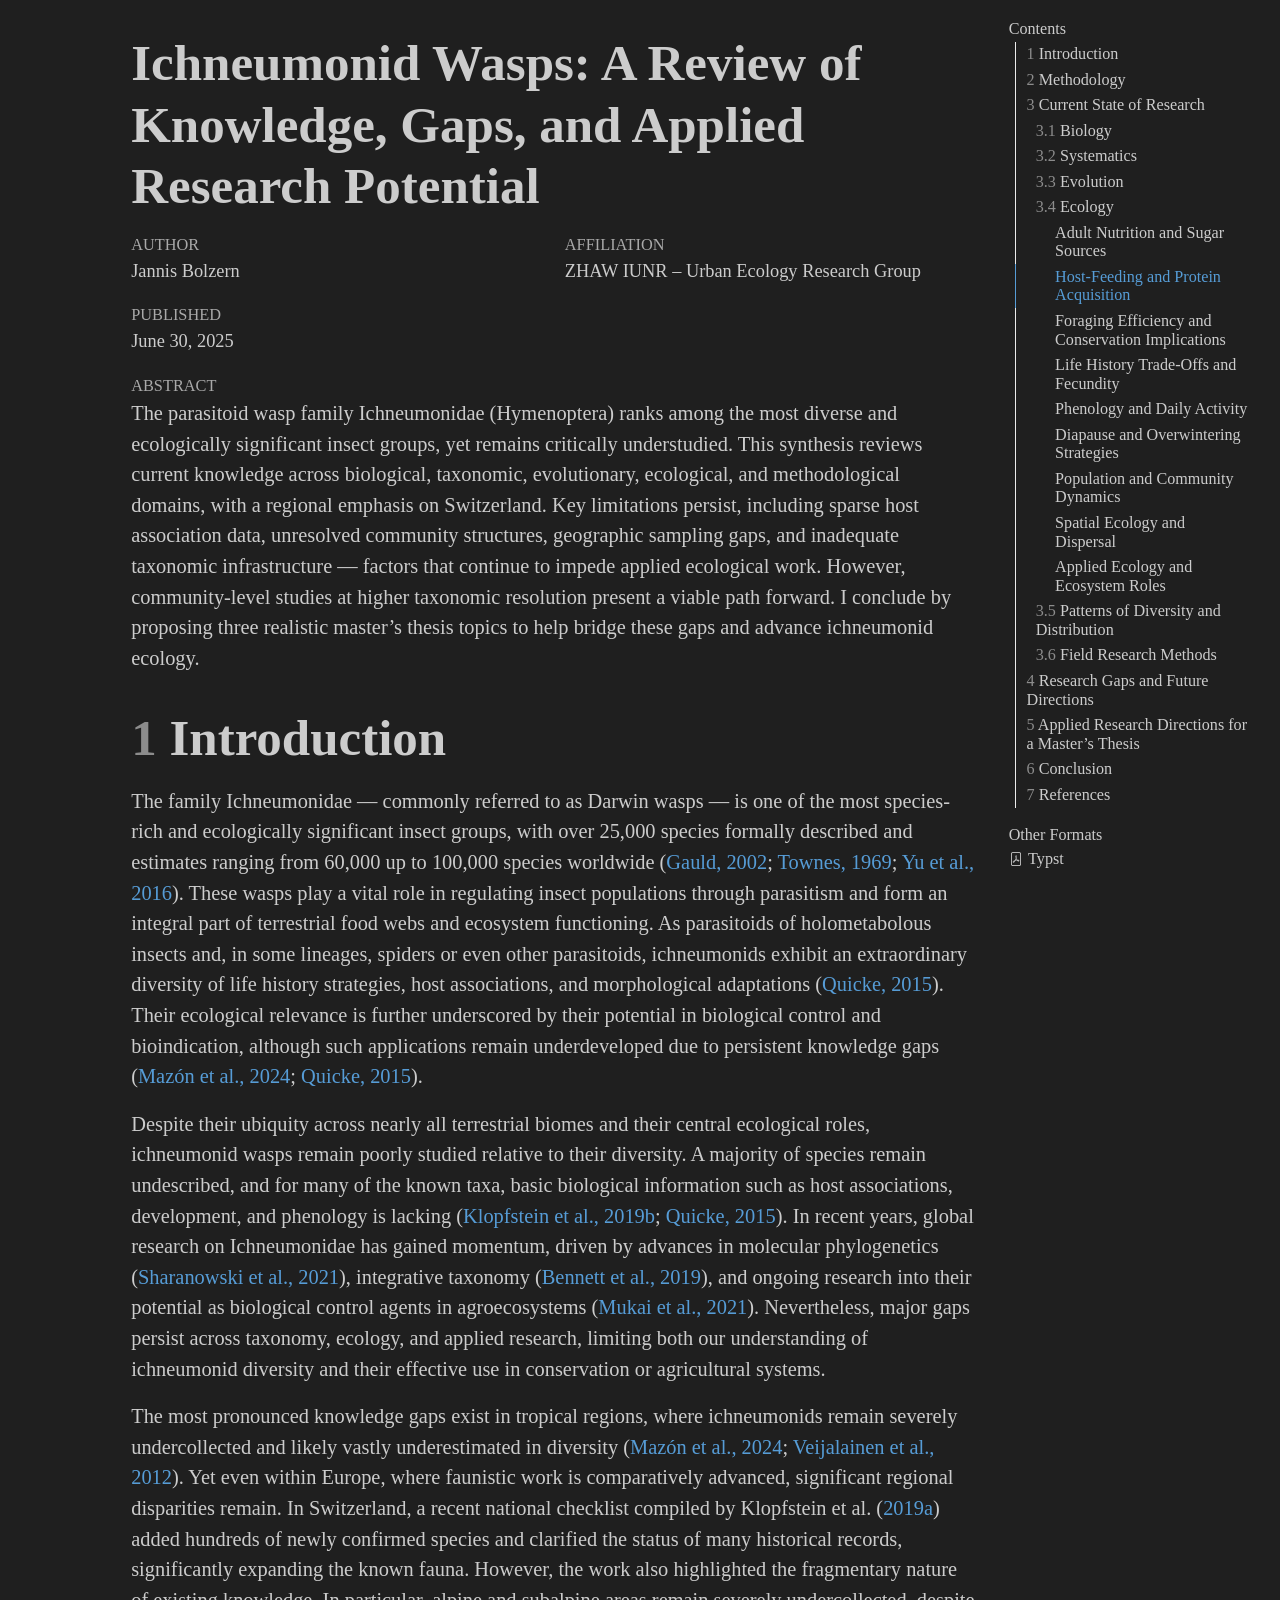
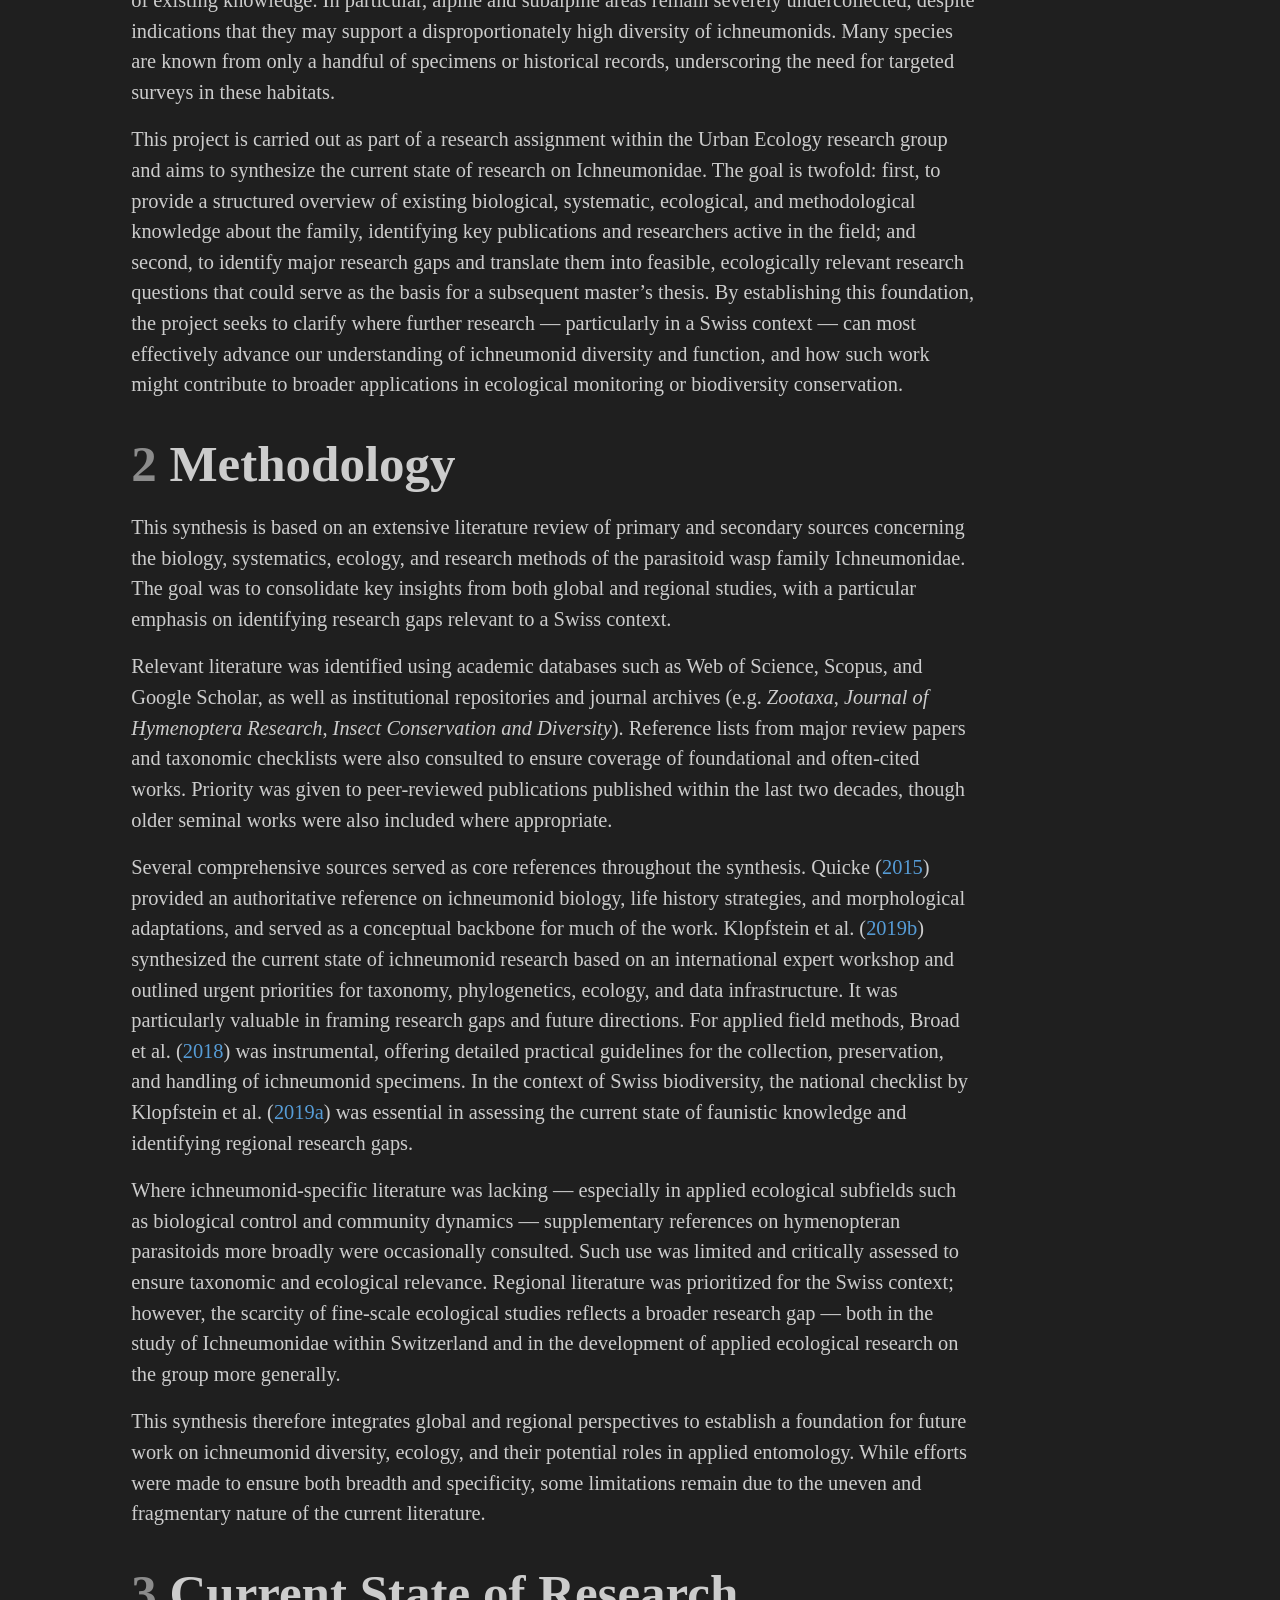
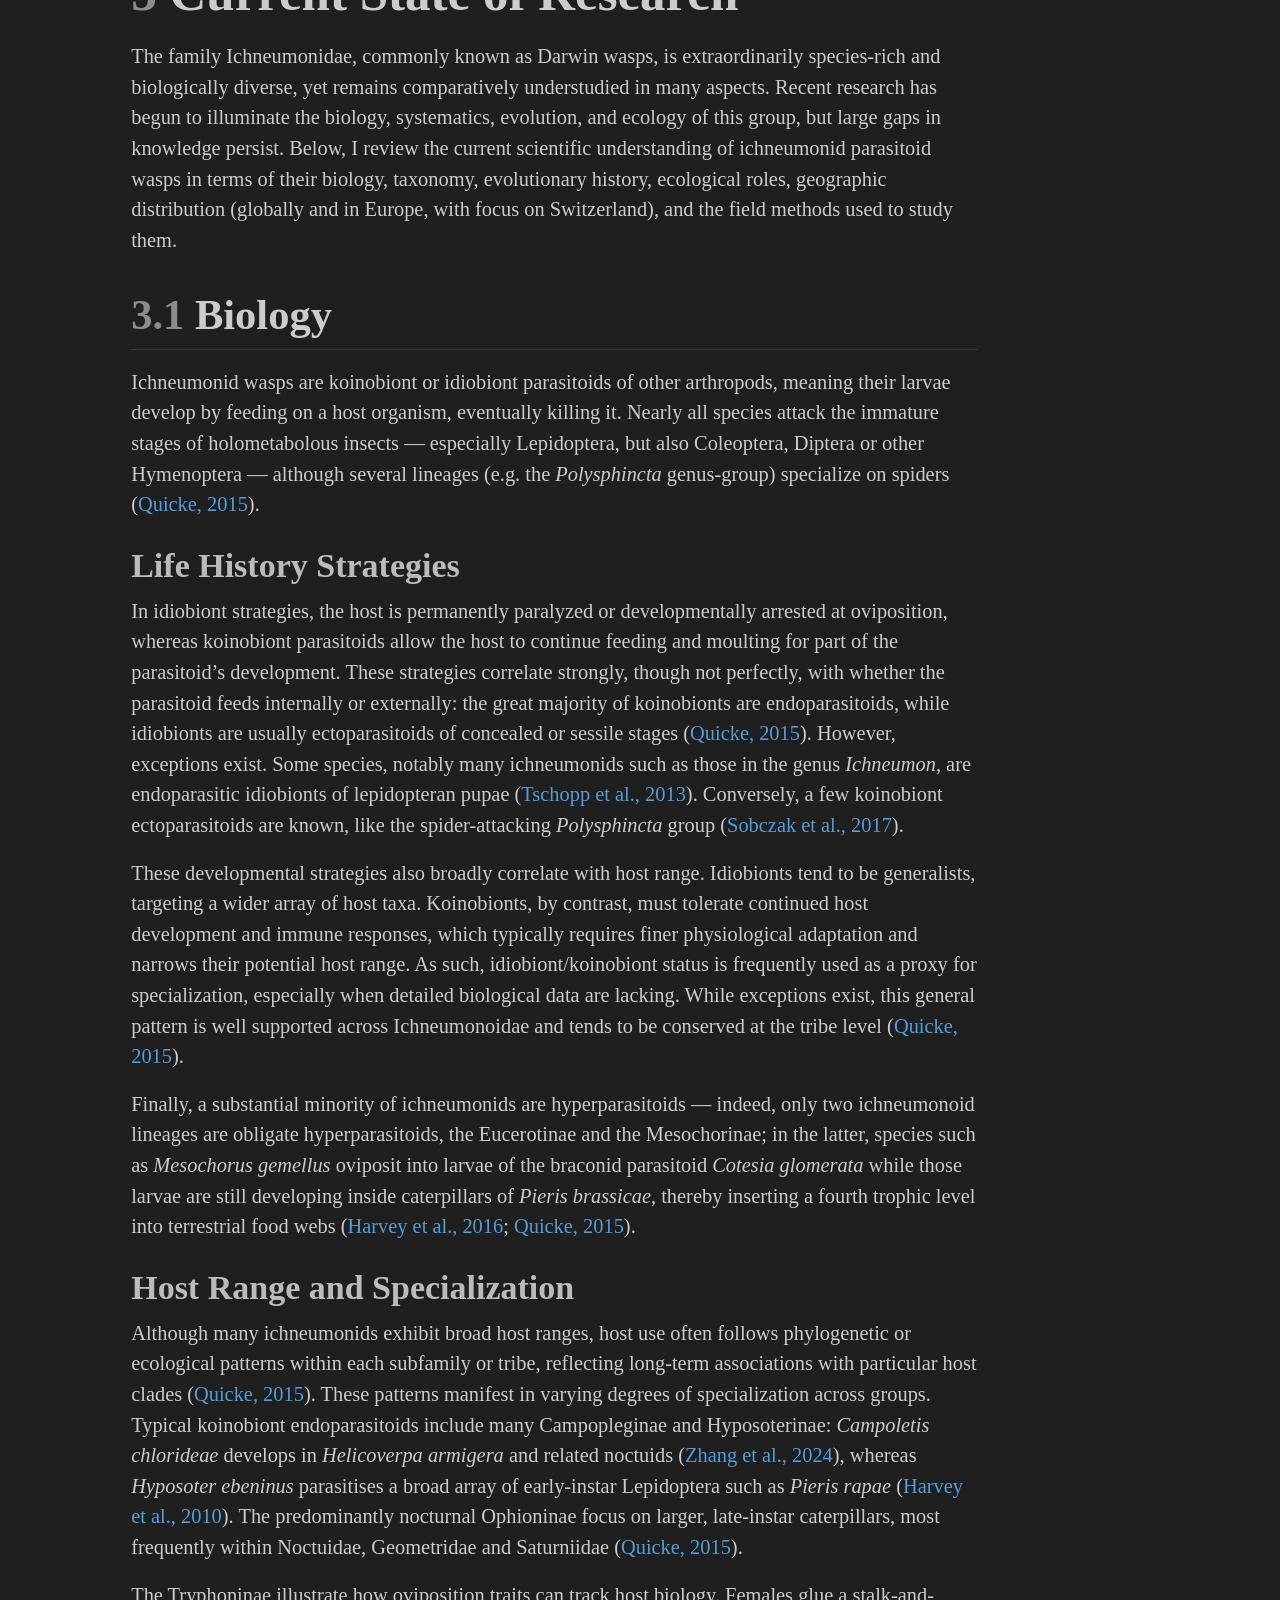
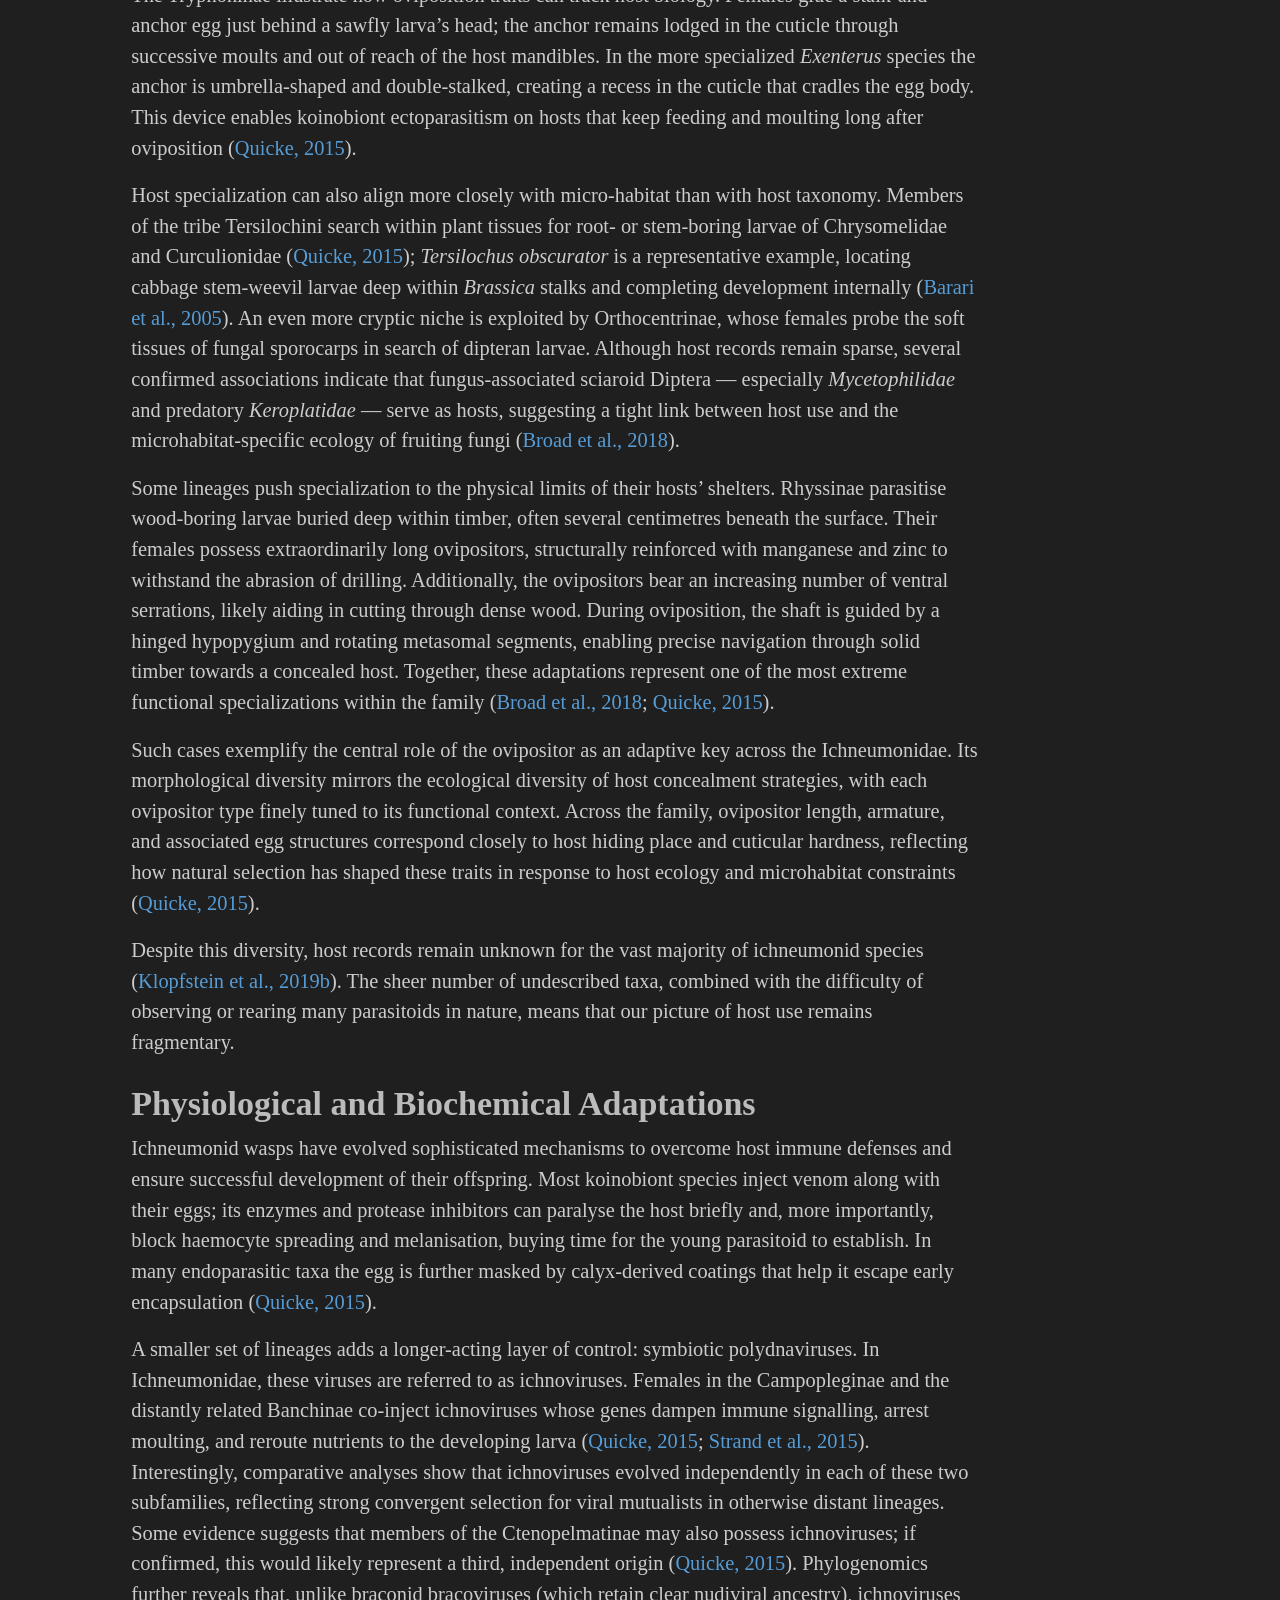
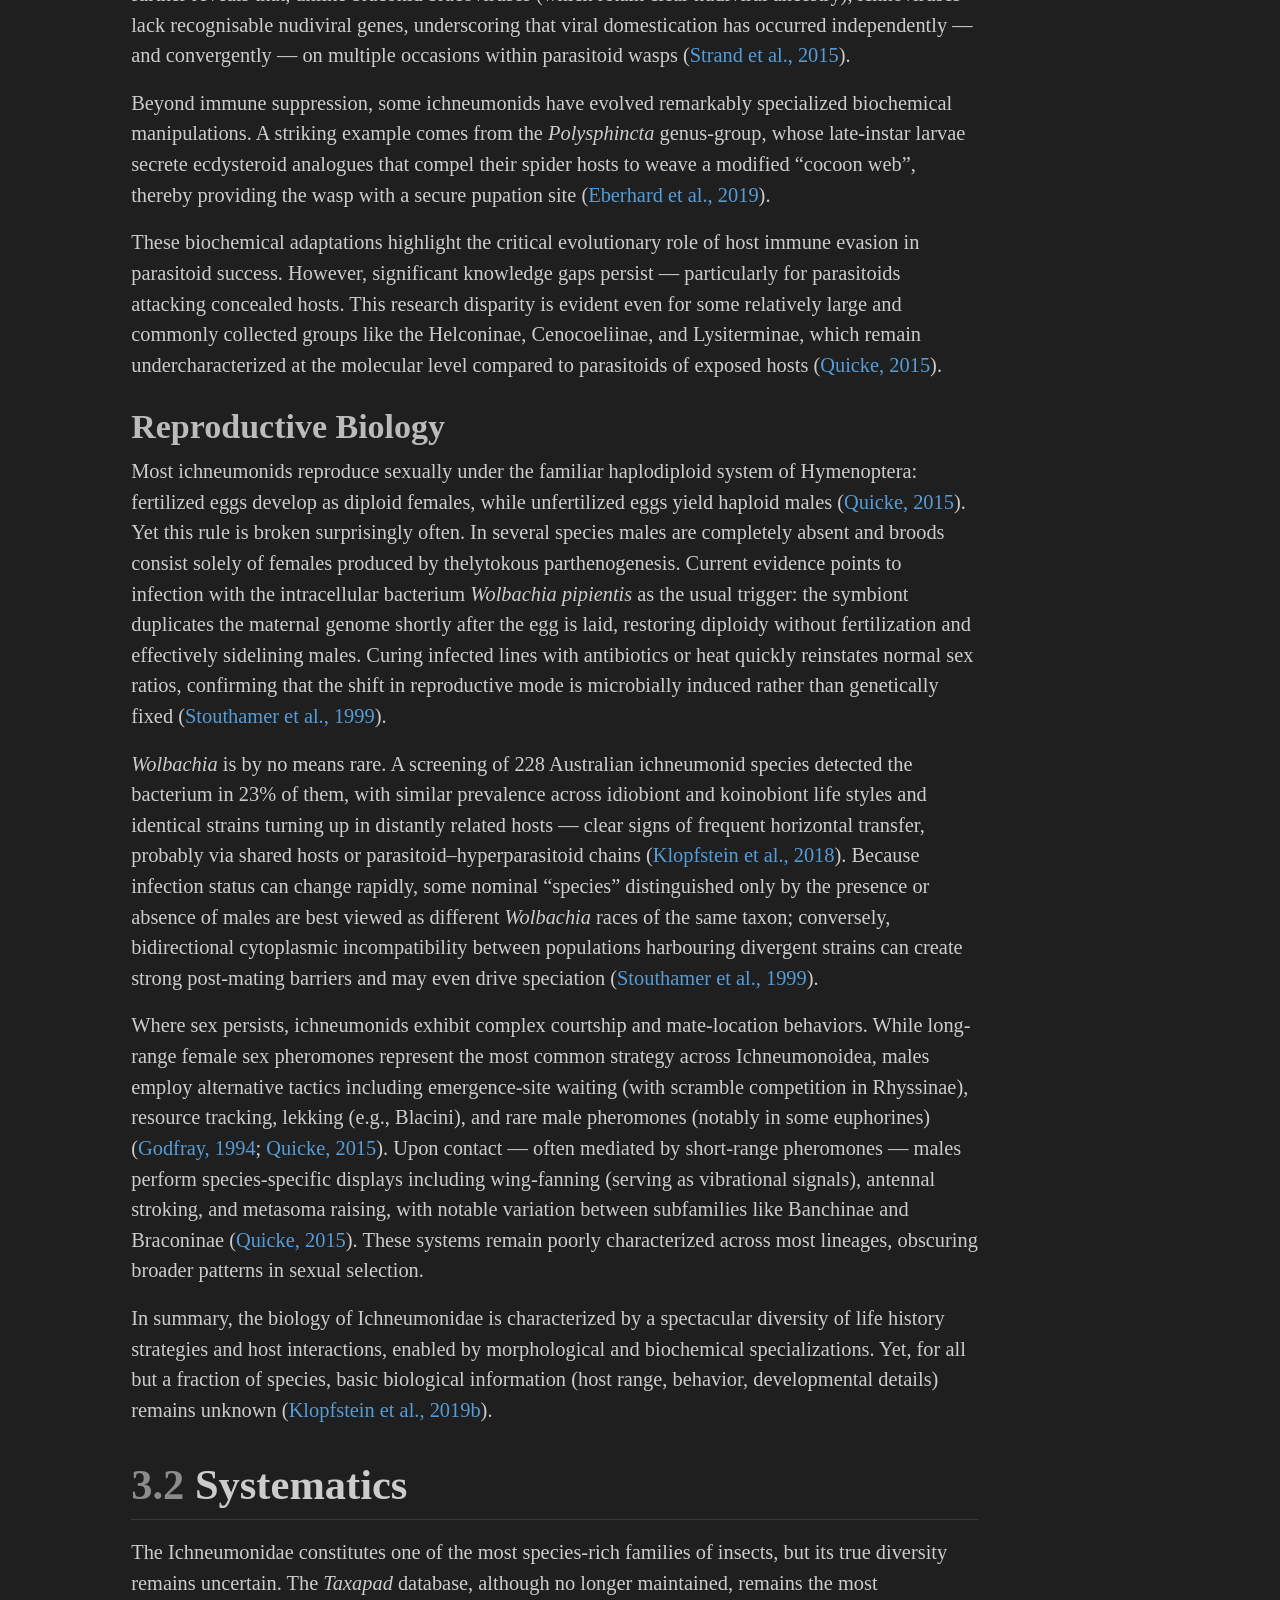
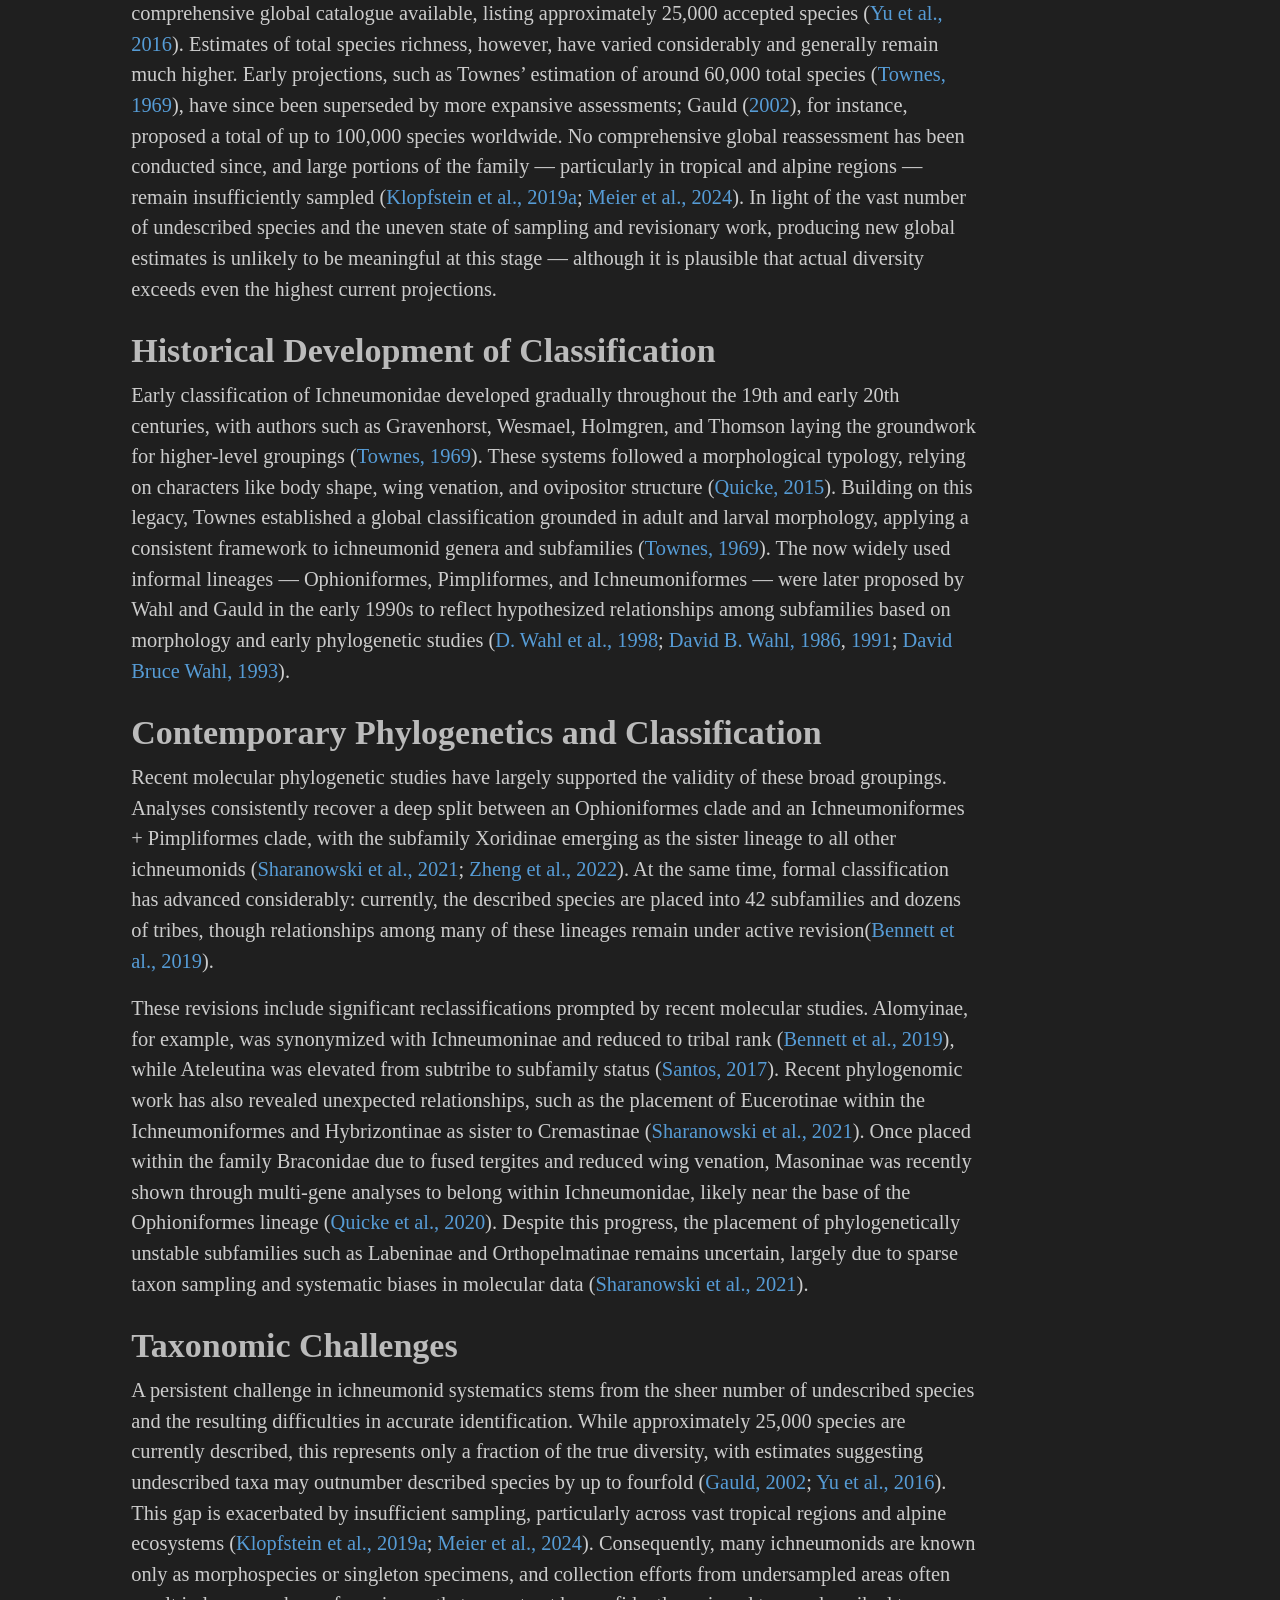
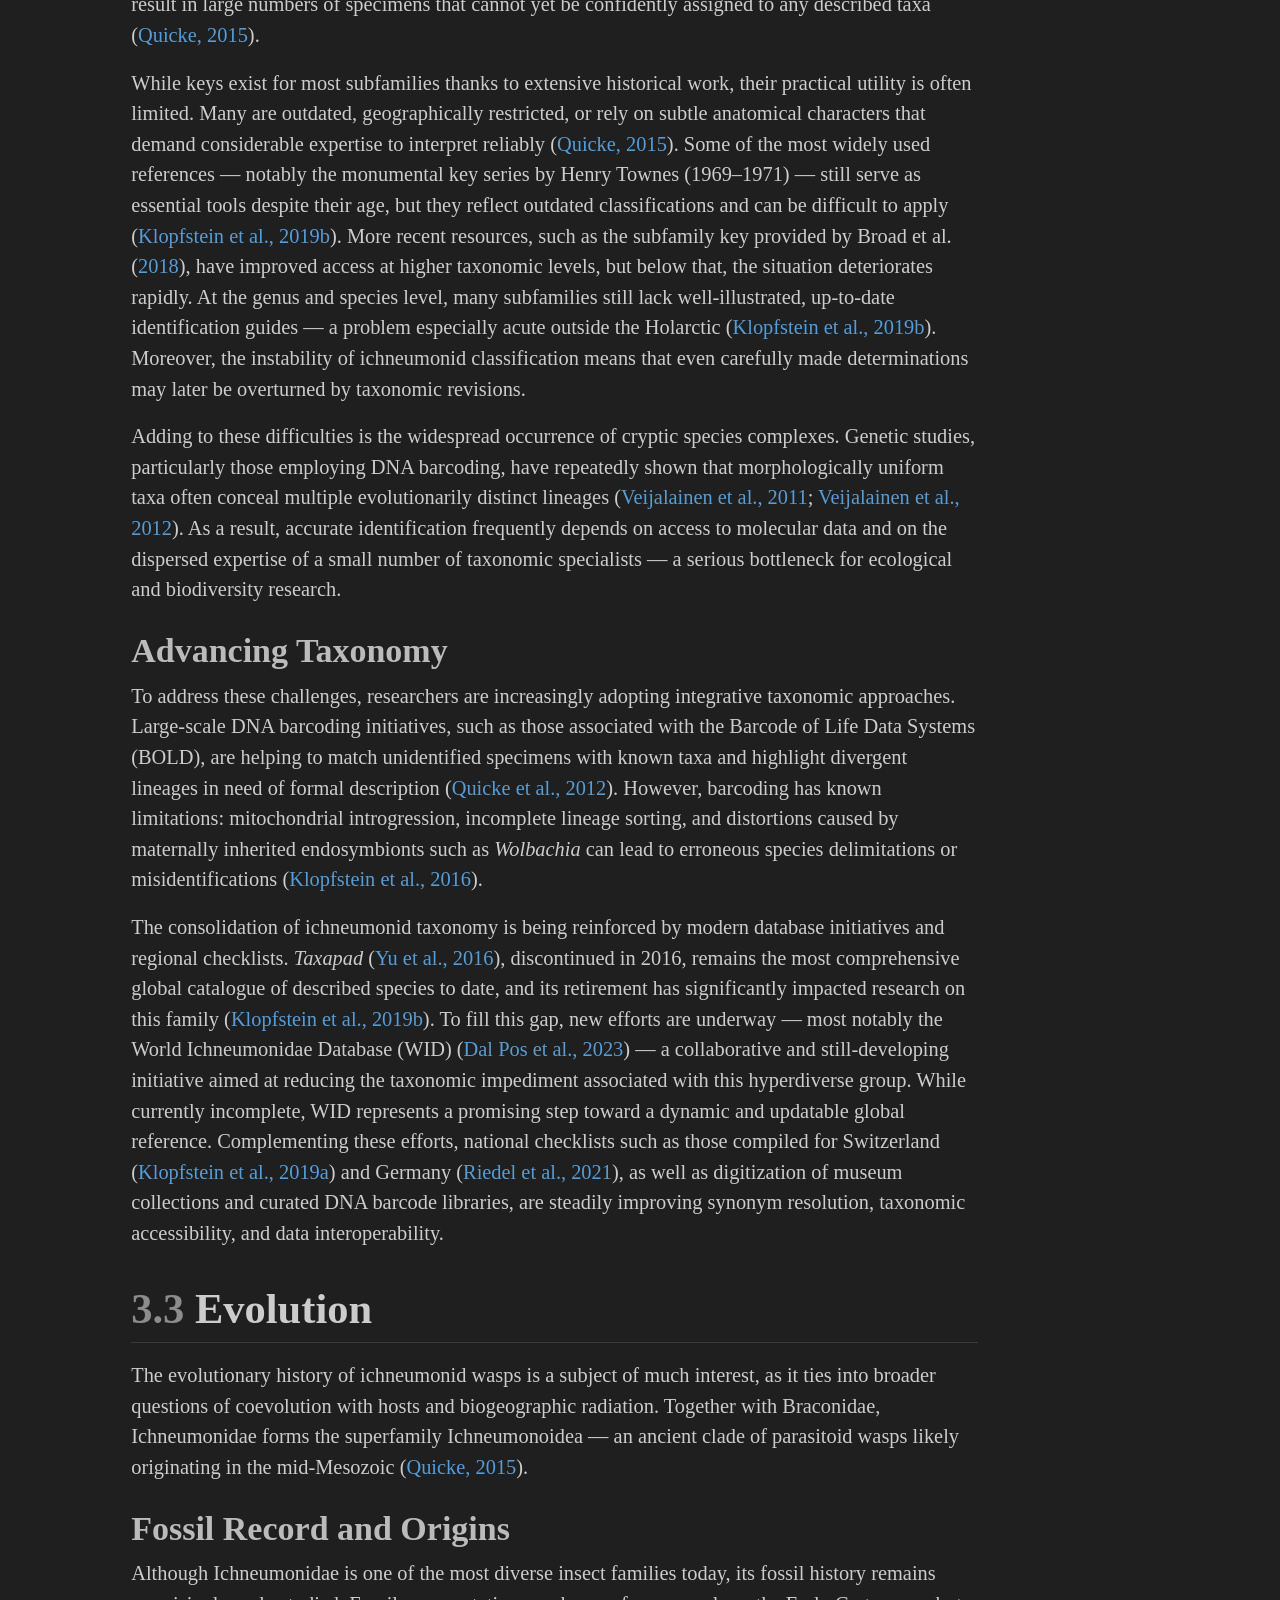
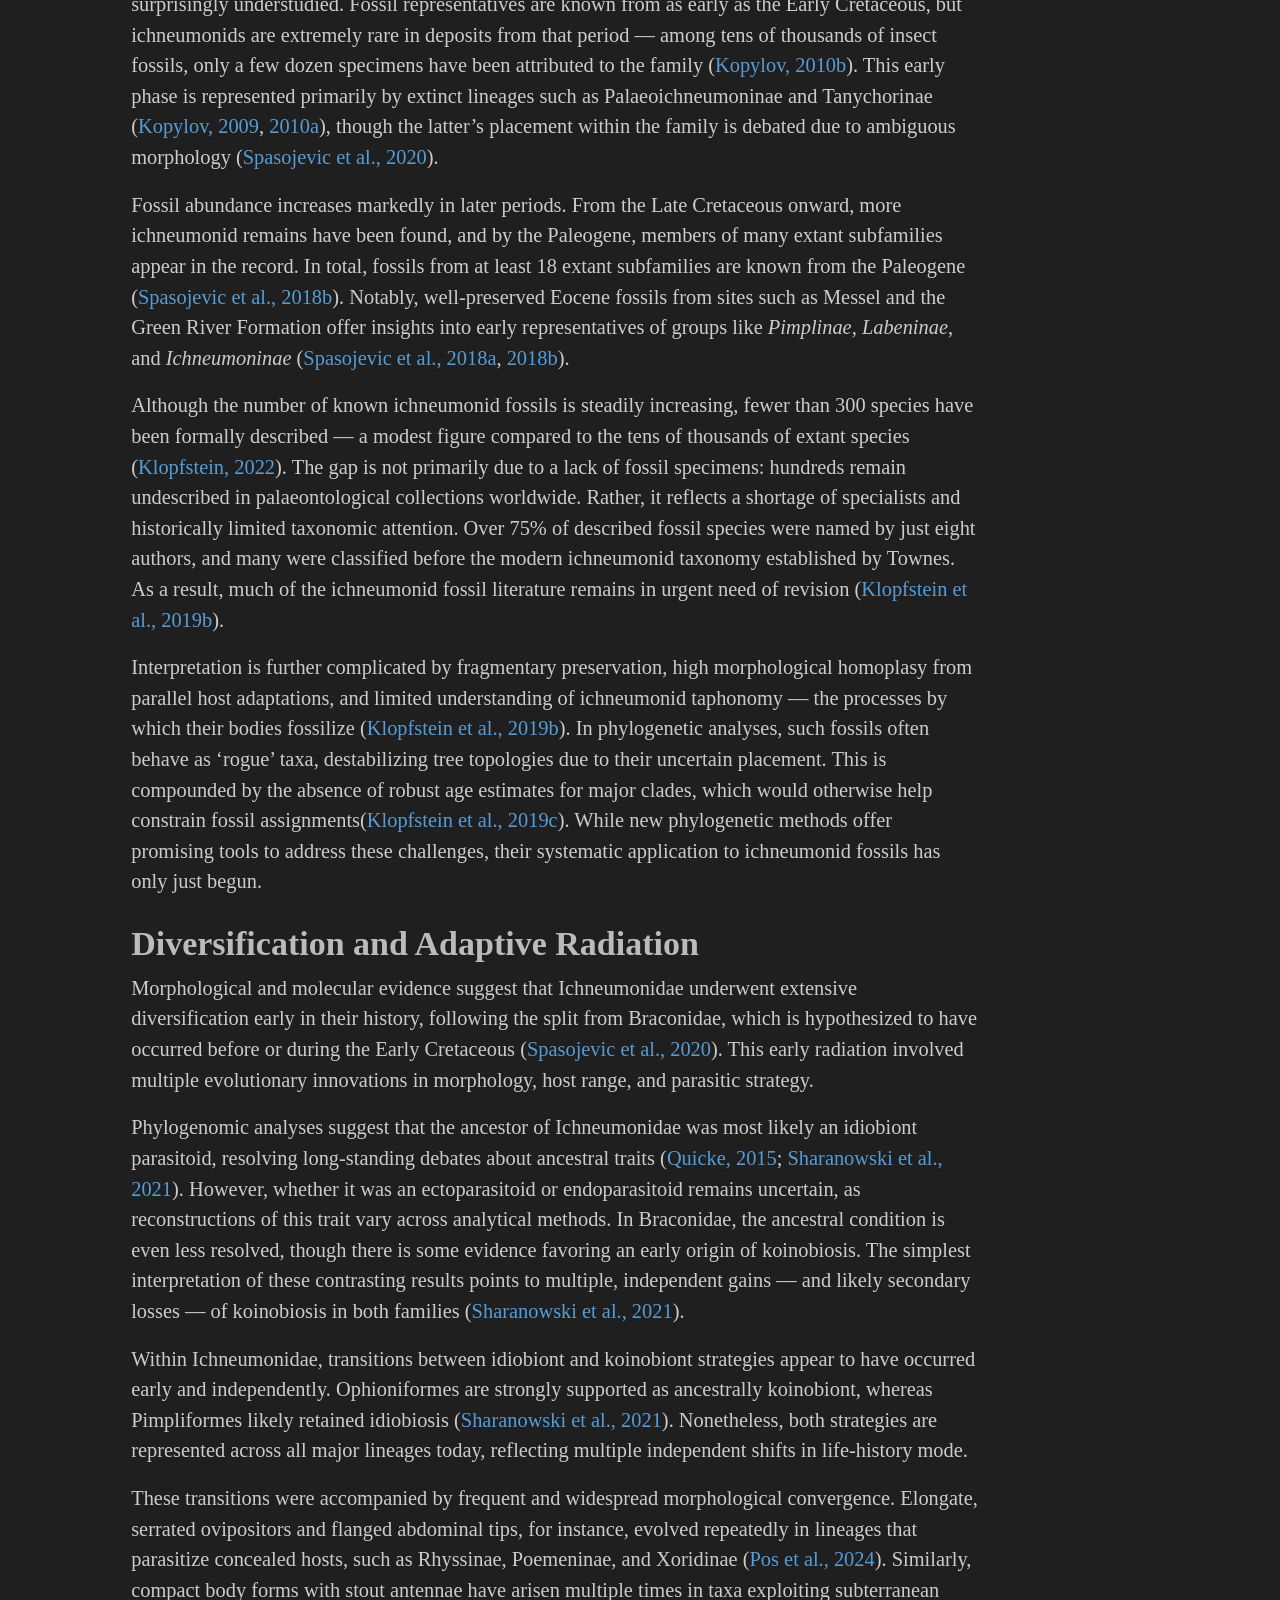
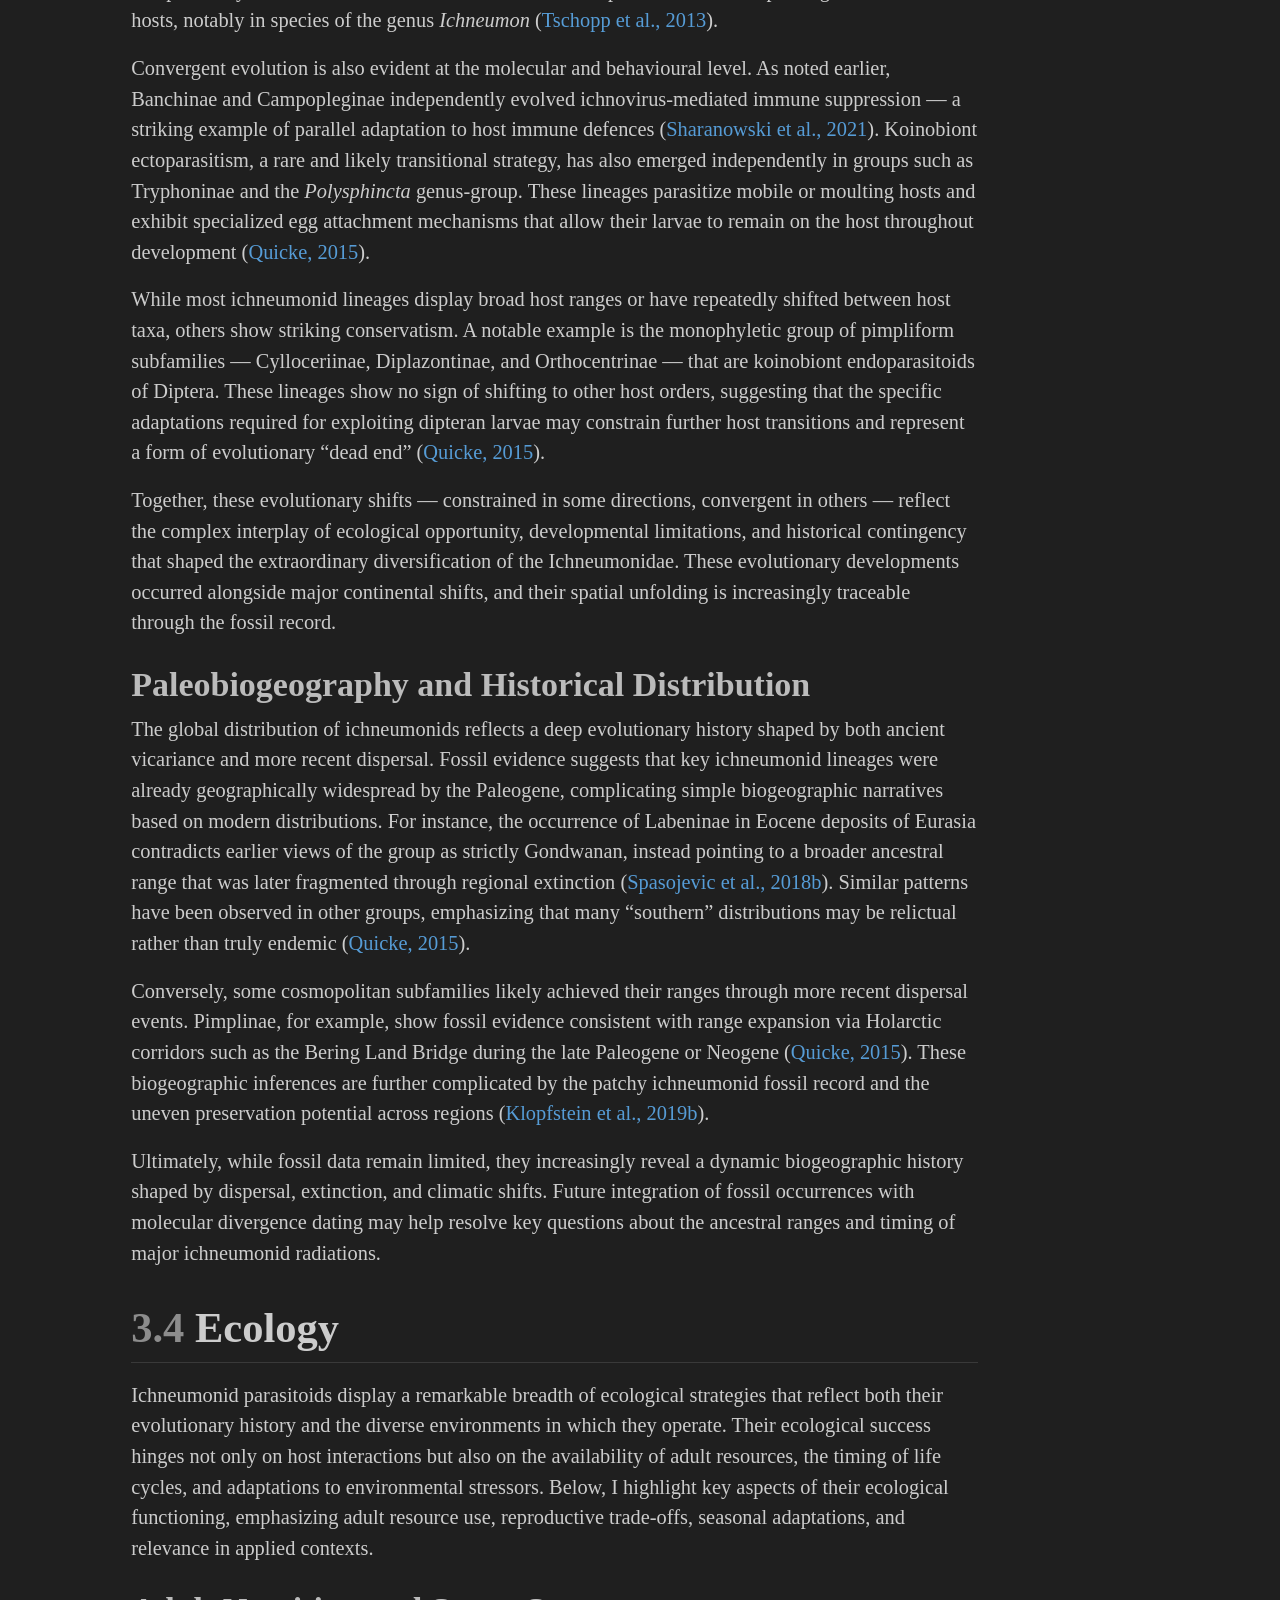
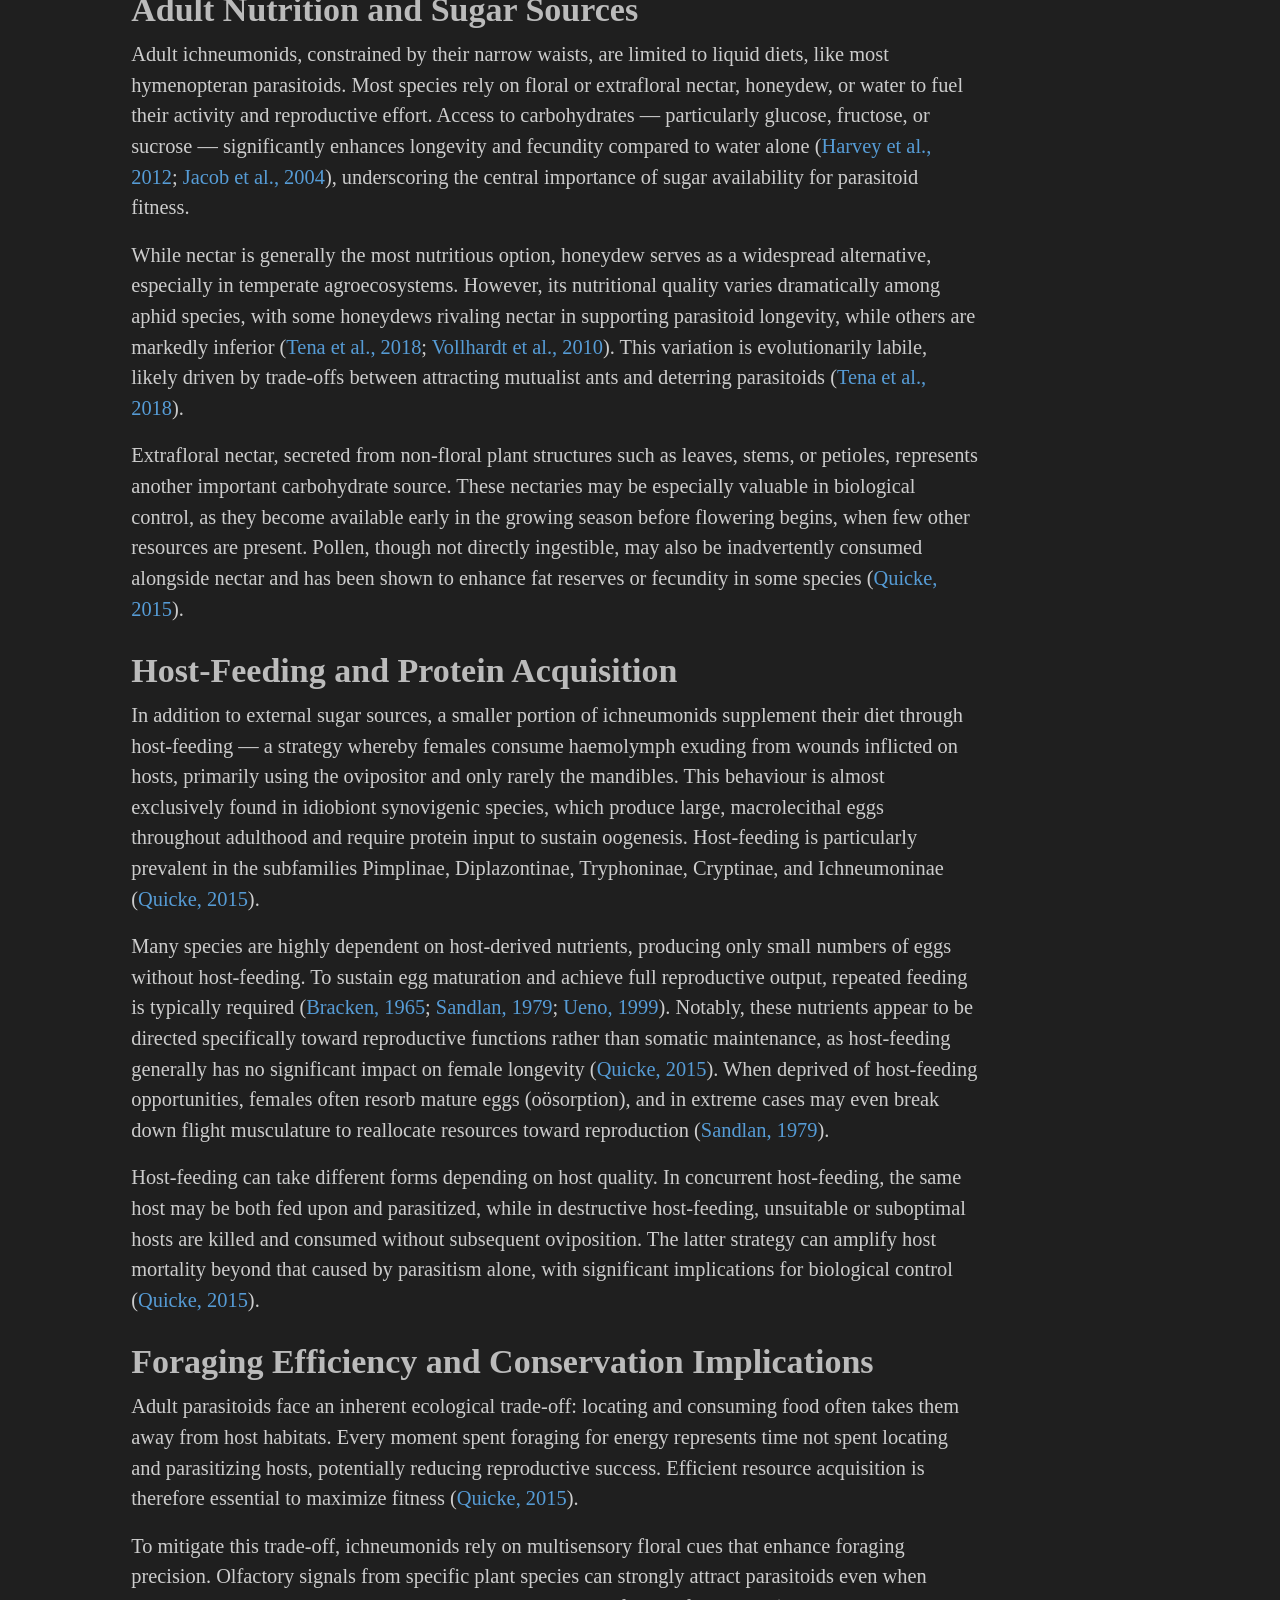
==== commit 8ad55048: "Built site for gh-pages" ====
--- a/index.html
+++ b/index.html
@@ -7,7 +7,7 @@
 <meta name="viewport" content="width=device-width, initial-scale=1.0, user-scalable=yes">
 
 <meta name="author" content="Jannis Bolzern">
-<meta name="dcterms.date" content="2025-06-29">
+<meta name="dcterms.date" content="2025-06-30">
 
 <title>Ichneumonid Wasps: A Review of Knowledge, Gaps, and Applied Research Potential</title>
 <style>
@@ -222,7 +222,7 @@
     <div>
     <div class="quarto-title-meta-heading">Published</div>
     <div class="quarto-title-meta-contents">
-      <p class="date">June 29, 2025</p>
+      <p class="date">June 30, 2025</p>
     </div>
   </div>
   
@@ -923,7 +923,8 @@
   author = {Bolzern, Jannis},
   title = {Ichneumonid {Wasps:} {A} {Review} of {Knowledge,} {Gaps,} and
     {Applied} {Research} {Potential}},
-  date = {2025-06-29},
+  date = {2025-06-30},
+  url = {https://jannis-bolzern.github.io/pwrg-ichneumonidae/},
   langid = {en},
   abstract = {The parasitoid wasp family Ichneumonidae (Hymenoptera)
     ranks among the most diverse and ecologically significant insect
@@ -940,8 +941,8 @@
     ichneumonid ecology.}
 }
 </code><button title="Copy to Clipboard" class="code-copy-button"><i class="bi"></i></button></pre><div class="quarto-appendix-secondary-label">For attribution, please cite this work as:</div><div id="ref-bolzern2025" class="csl-entry quarto-appendix-citeas" role="listitem">
-Bolzern, J. (2025, June 29). <em>Ichneumonid Wasps: A Review of
-Knowledge, Gaps, and Applied Research Potential</em>.
+Bolzern, J. (2025, June 30). <em>Ichneumonid Wasps: A Review of
+Knowledge, Gaps, and Applied Research Potential</em>. <a href="https://jannis-bolzern.github.io/pwrg-ichneumonidae/">https://jannis-bolzern.github.io/pwrg-ichneumonidae/</a>
 </div></div></section></div></main> <!-- /main -->
 <script id="quarto-html-after-body" type="application/javascript">
   window.document.addEventListener("DOMContentLoaded", function (event) {
@@ -1015,7 +1016,7 @@
     }
       var localhostRegex = new RegExp(/^(?:http|https):\/\/localhost\:?[0-9]*\//);
       var mailtoRegex = new RegExp(/^mailto:/);
-        var filterRegex = new RegExp('/' + window.location.host + '/');
+        var filterRegex = new RegExp("https:\/\/jannis-bolzern\.github\.io\/pwrg-ichneumonidae\/");
       var isInternal = (href) => {
           return filterRegex.test(href) || localhostRegex.test(href) || mailtoRegex.test(href);
       }
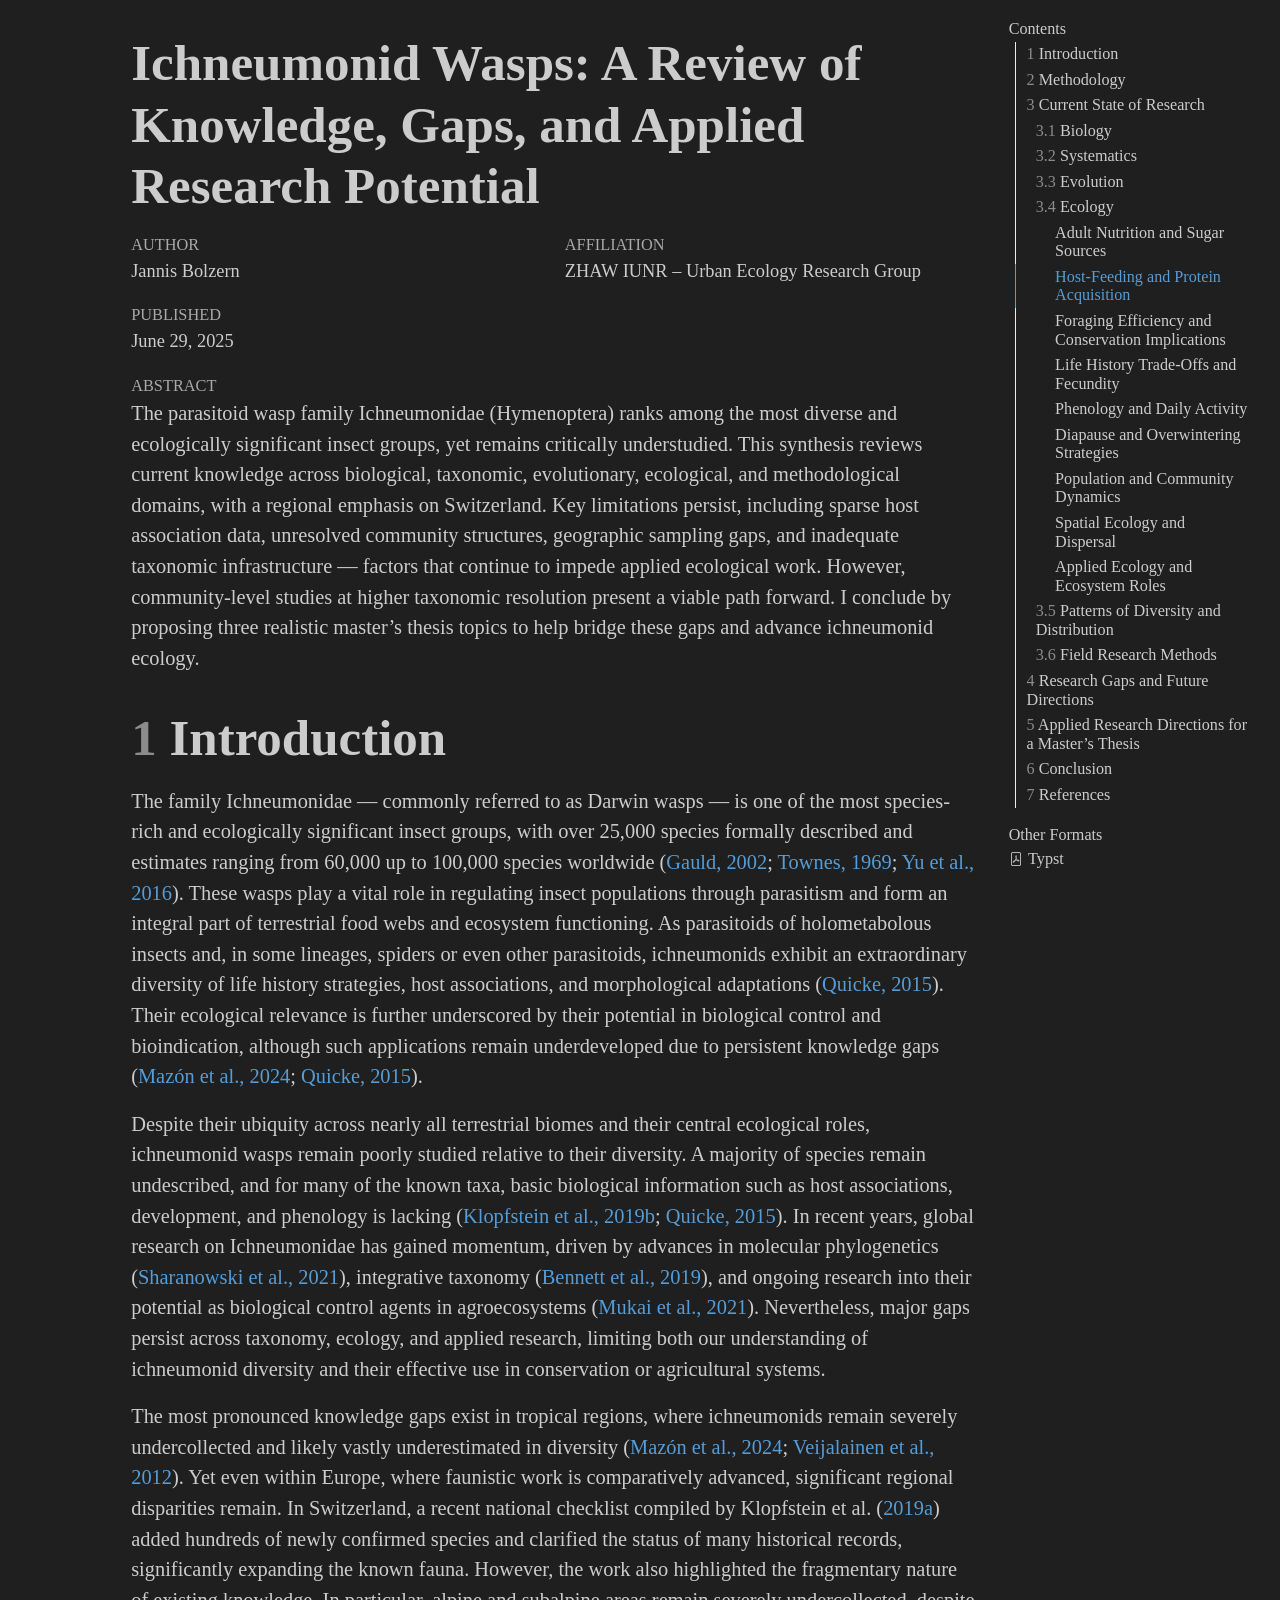
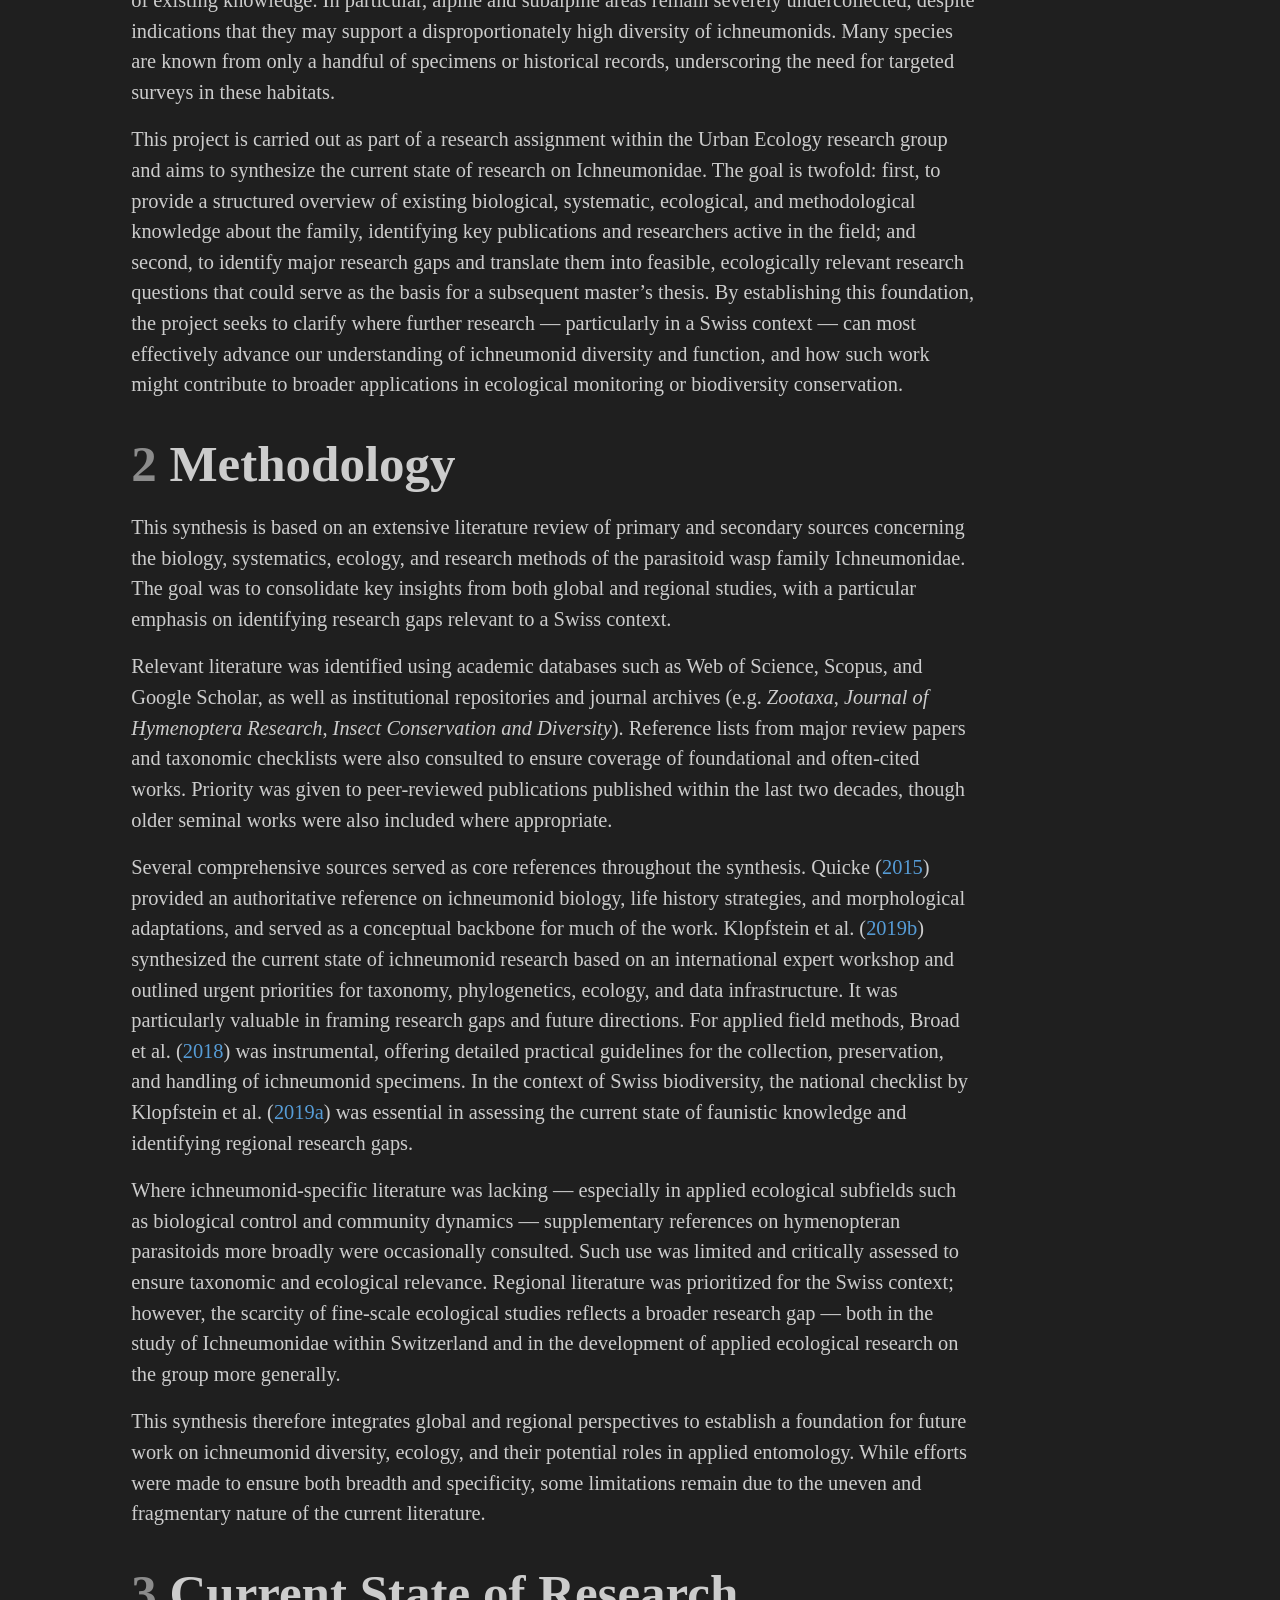
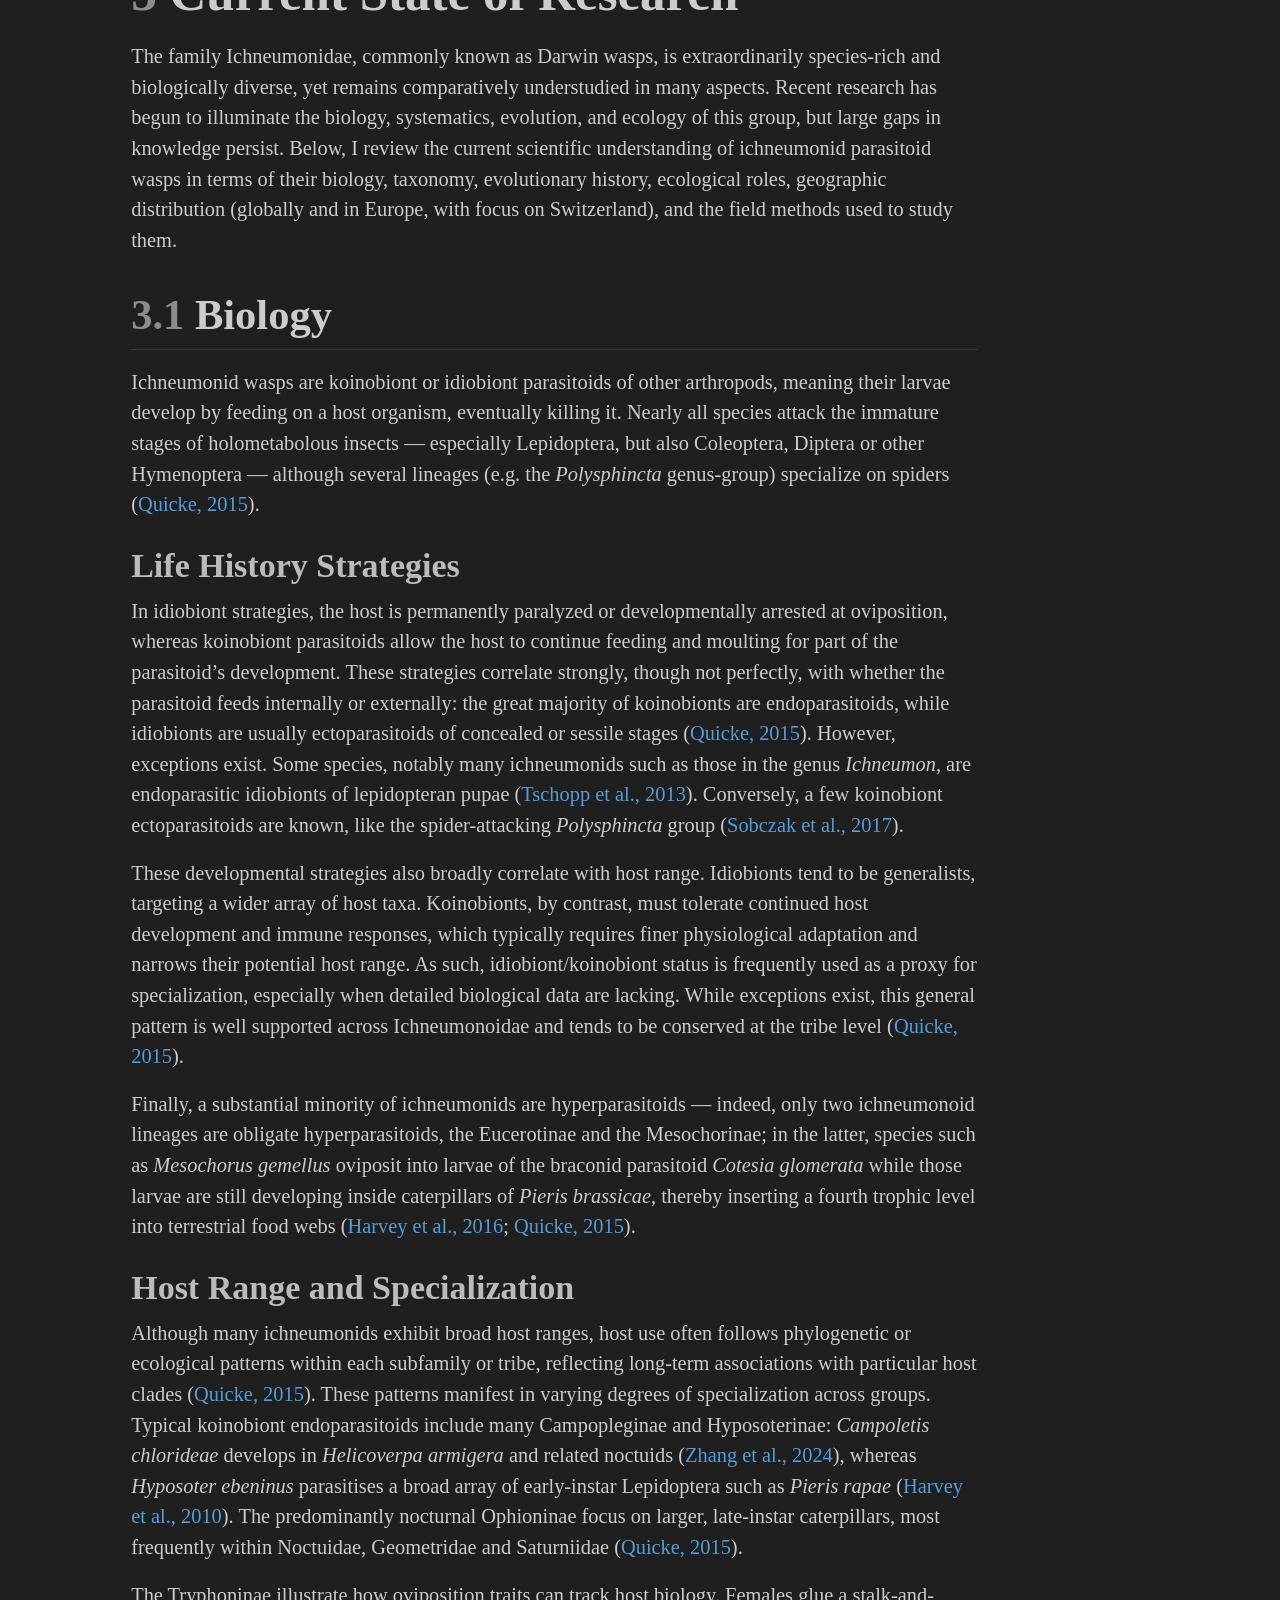
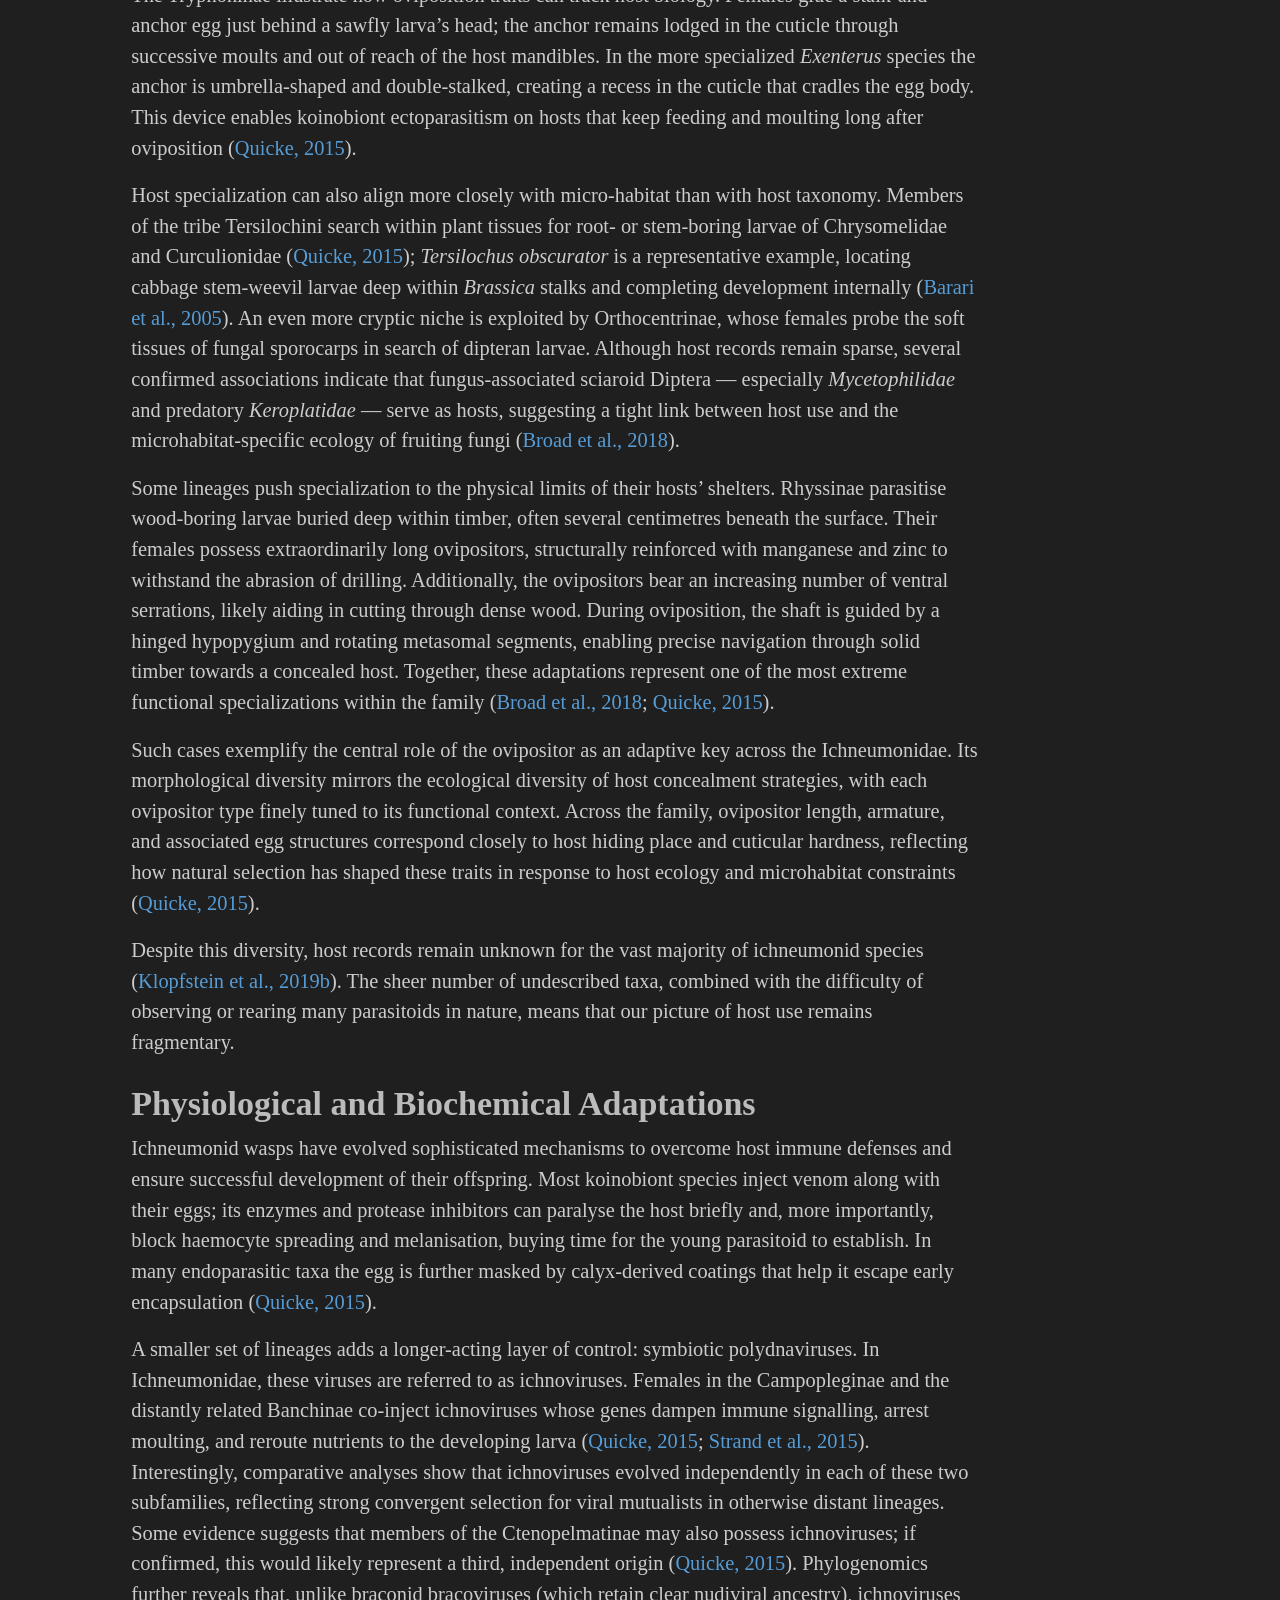
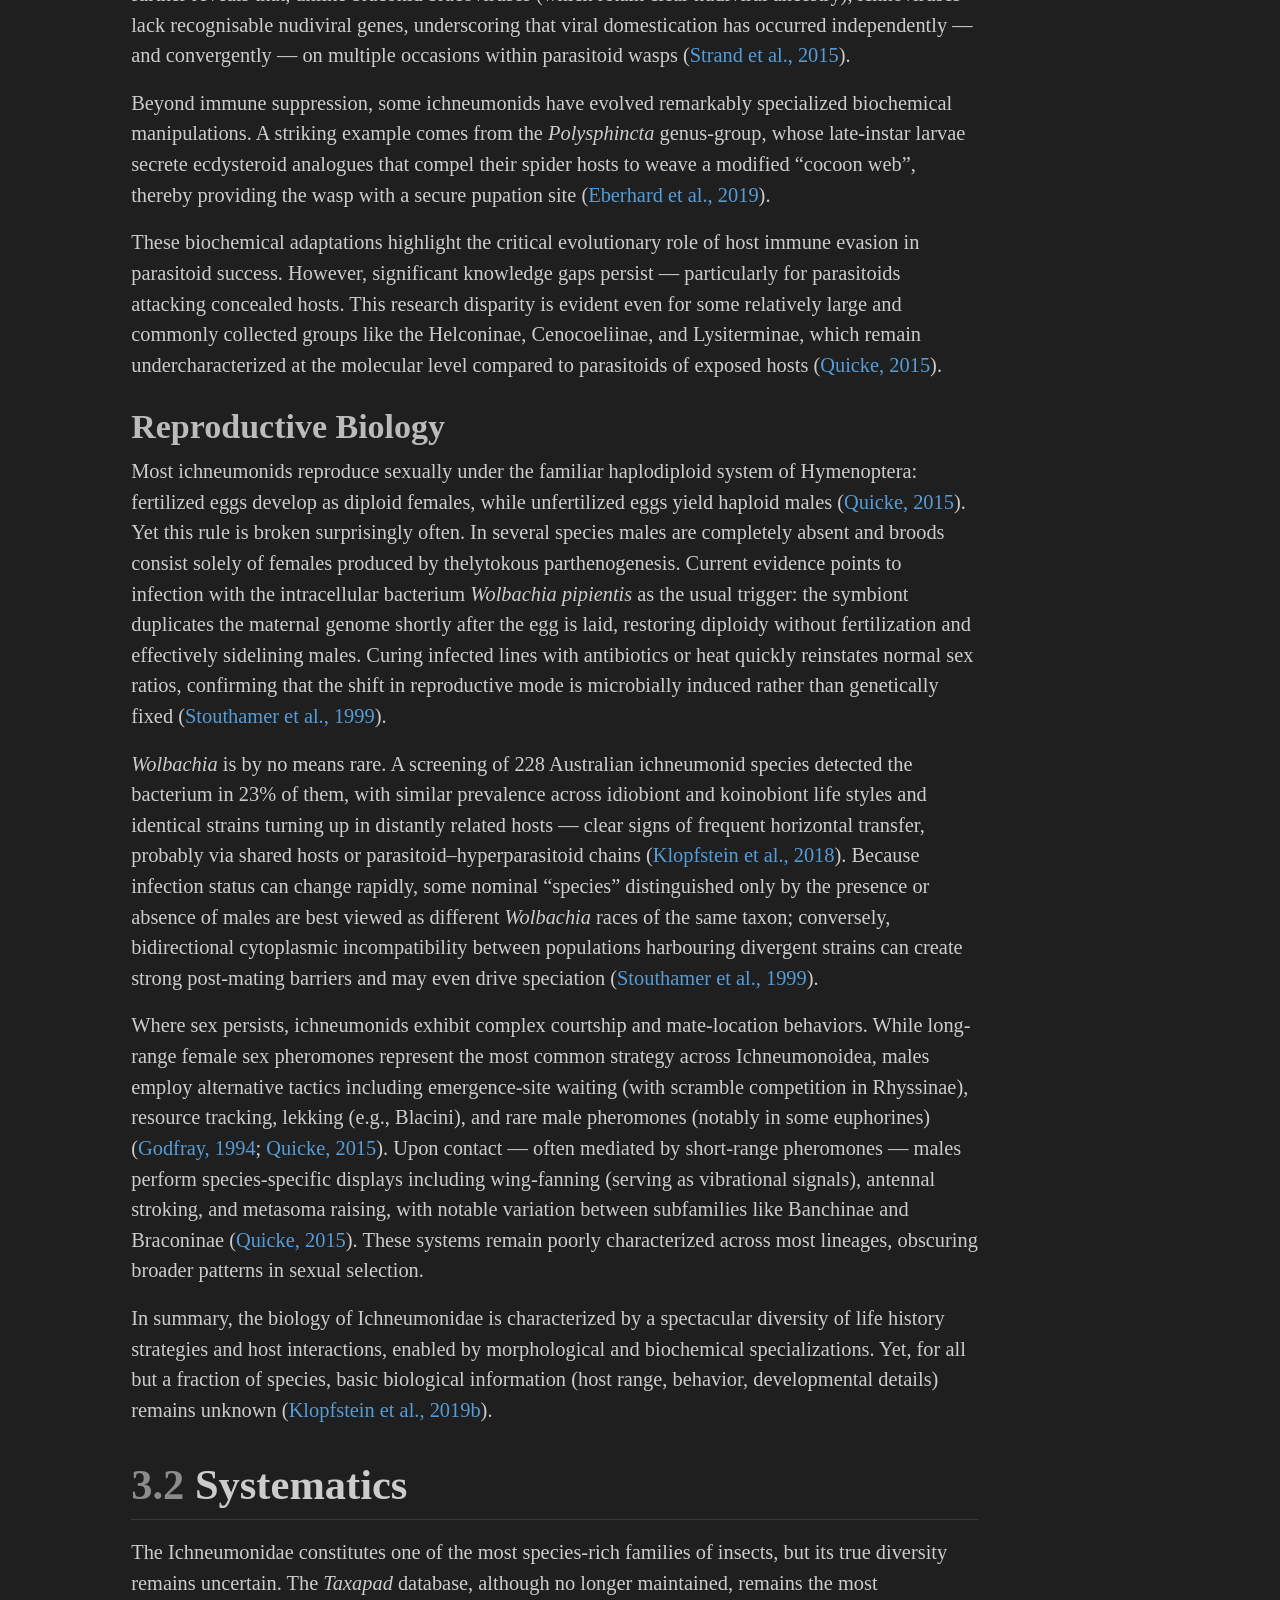
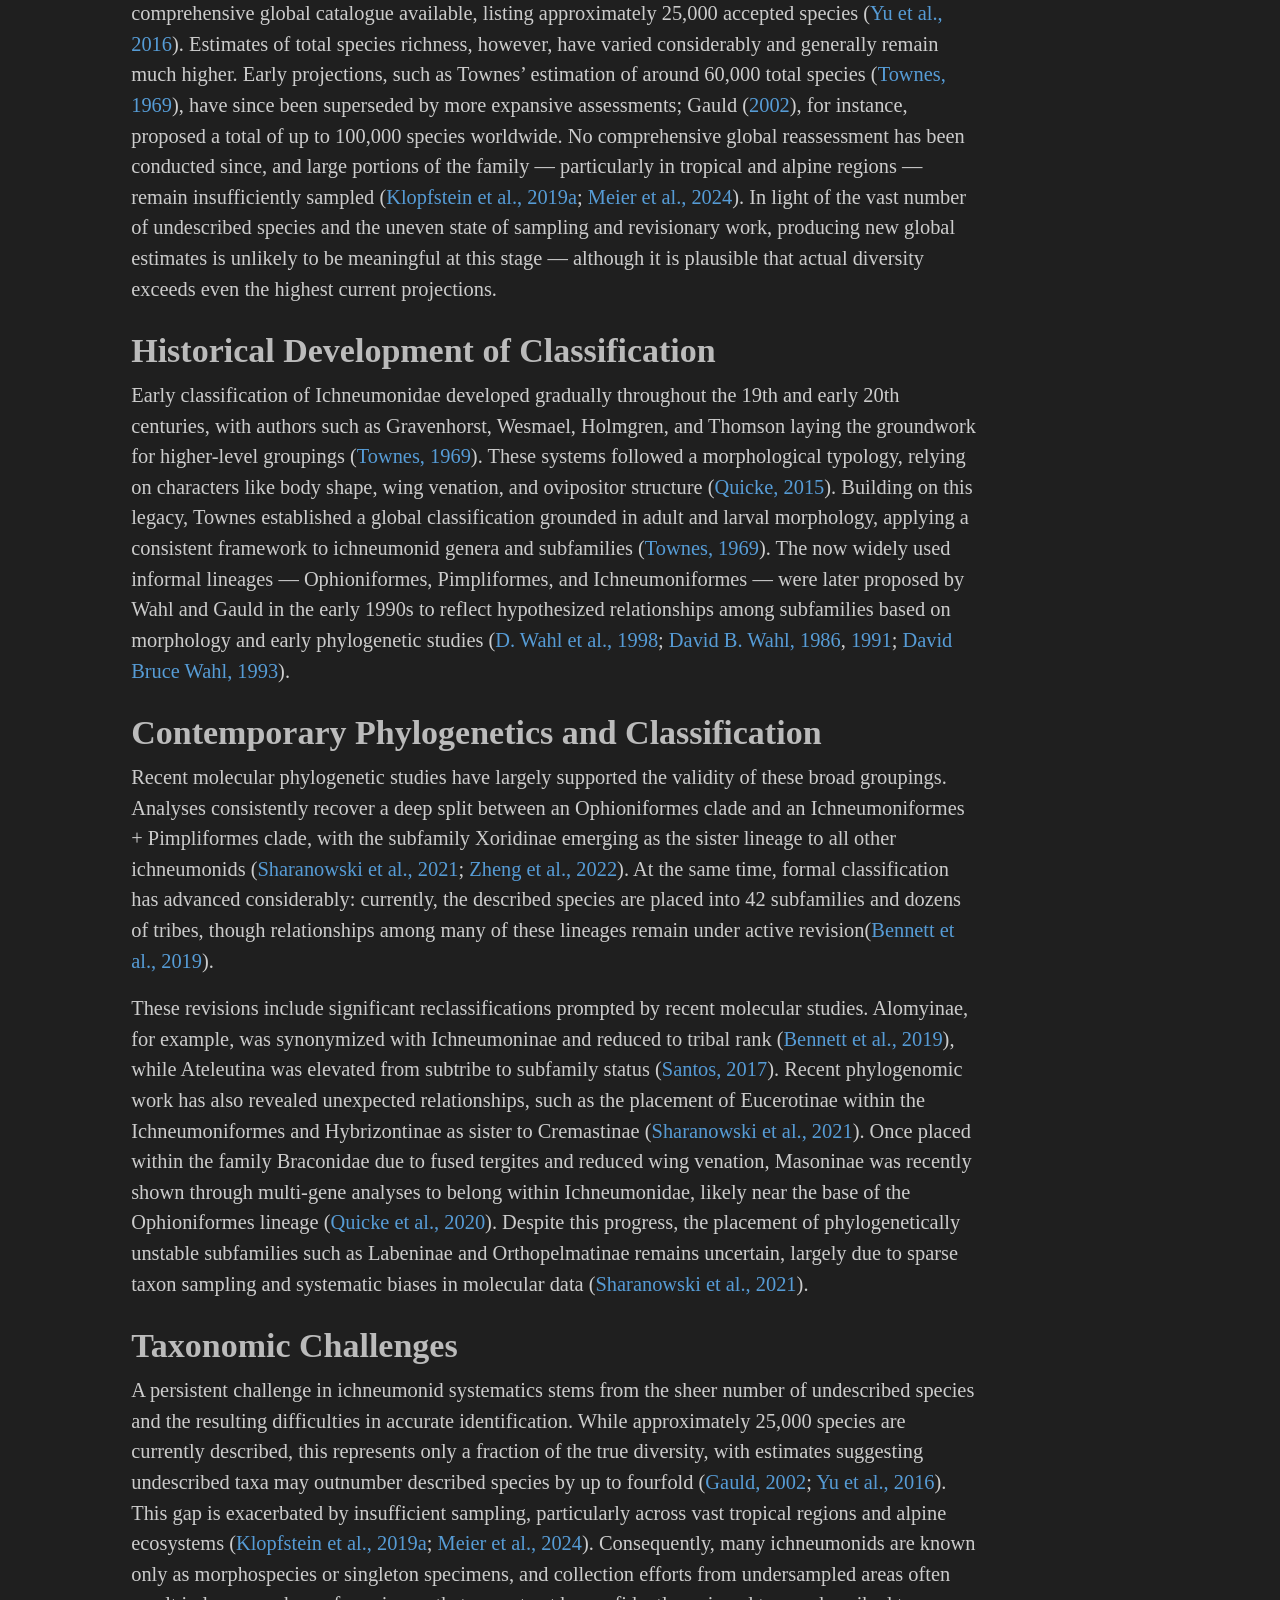
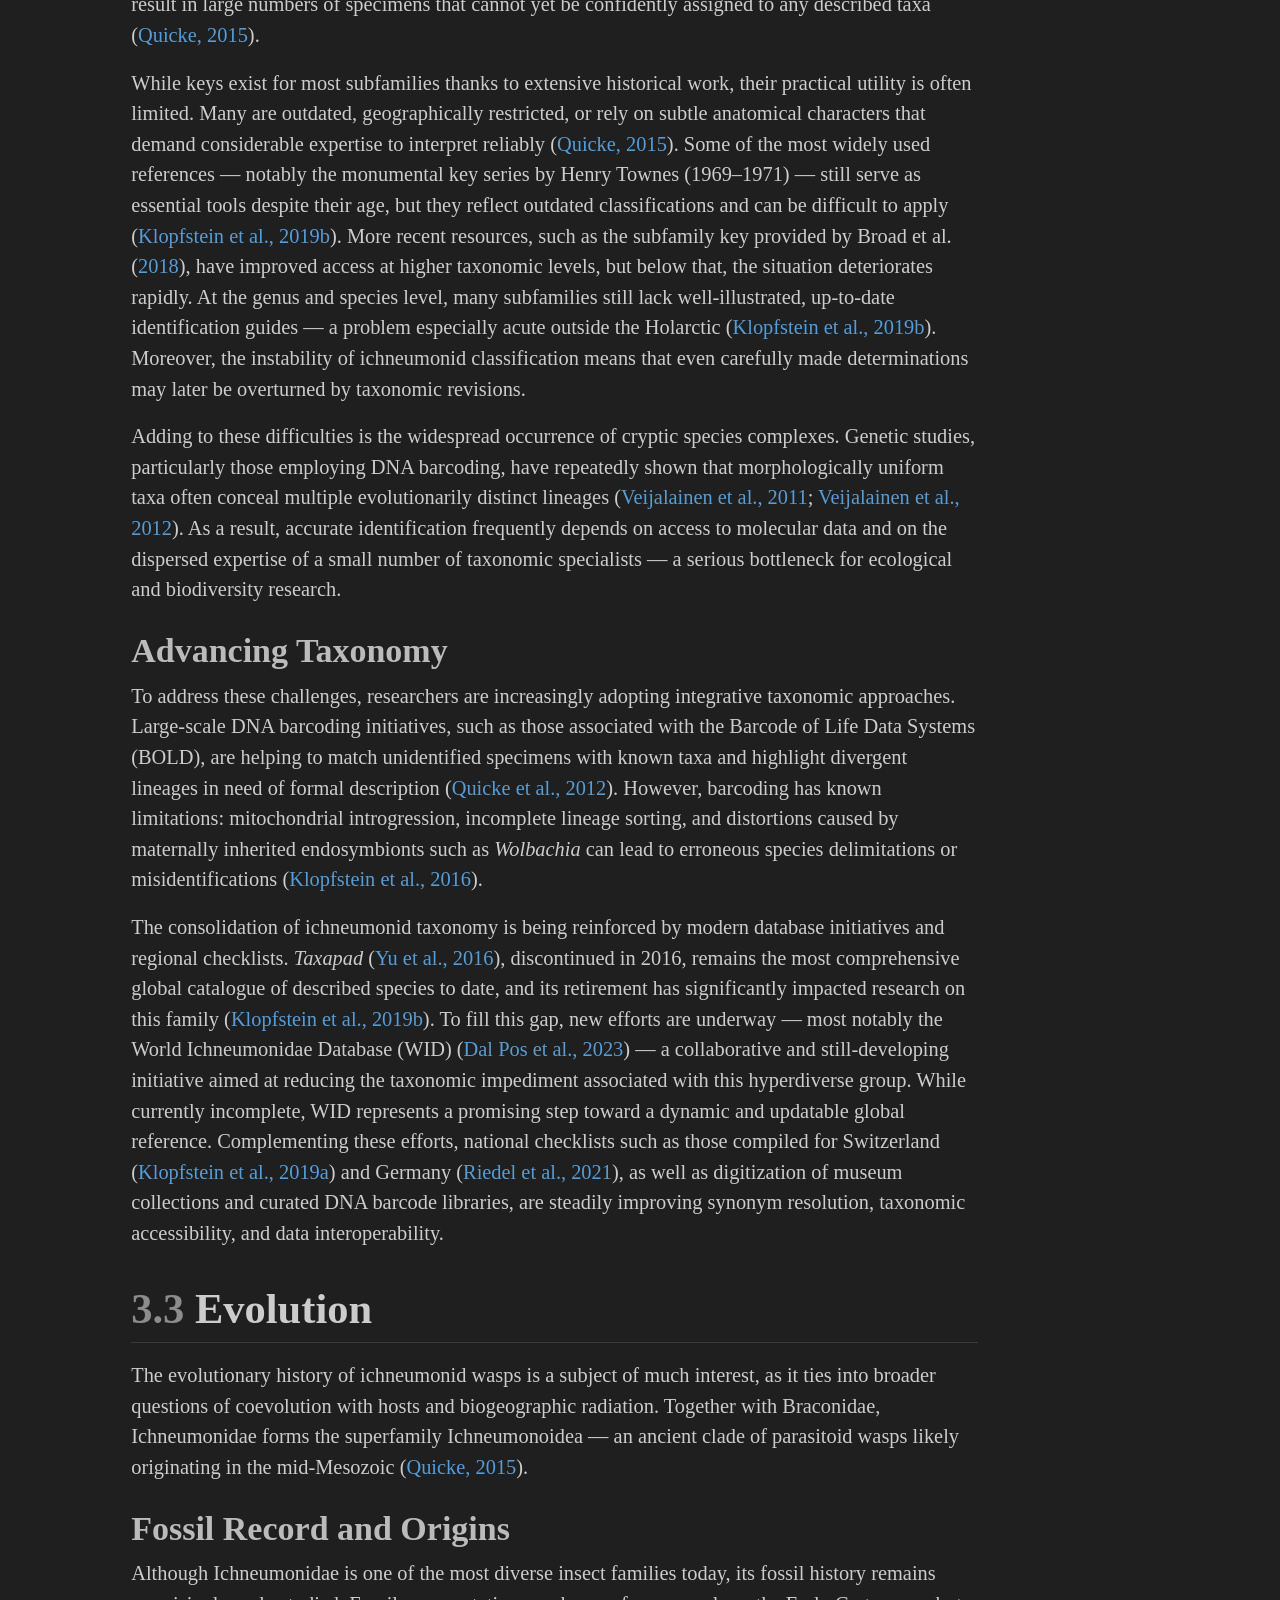
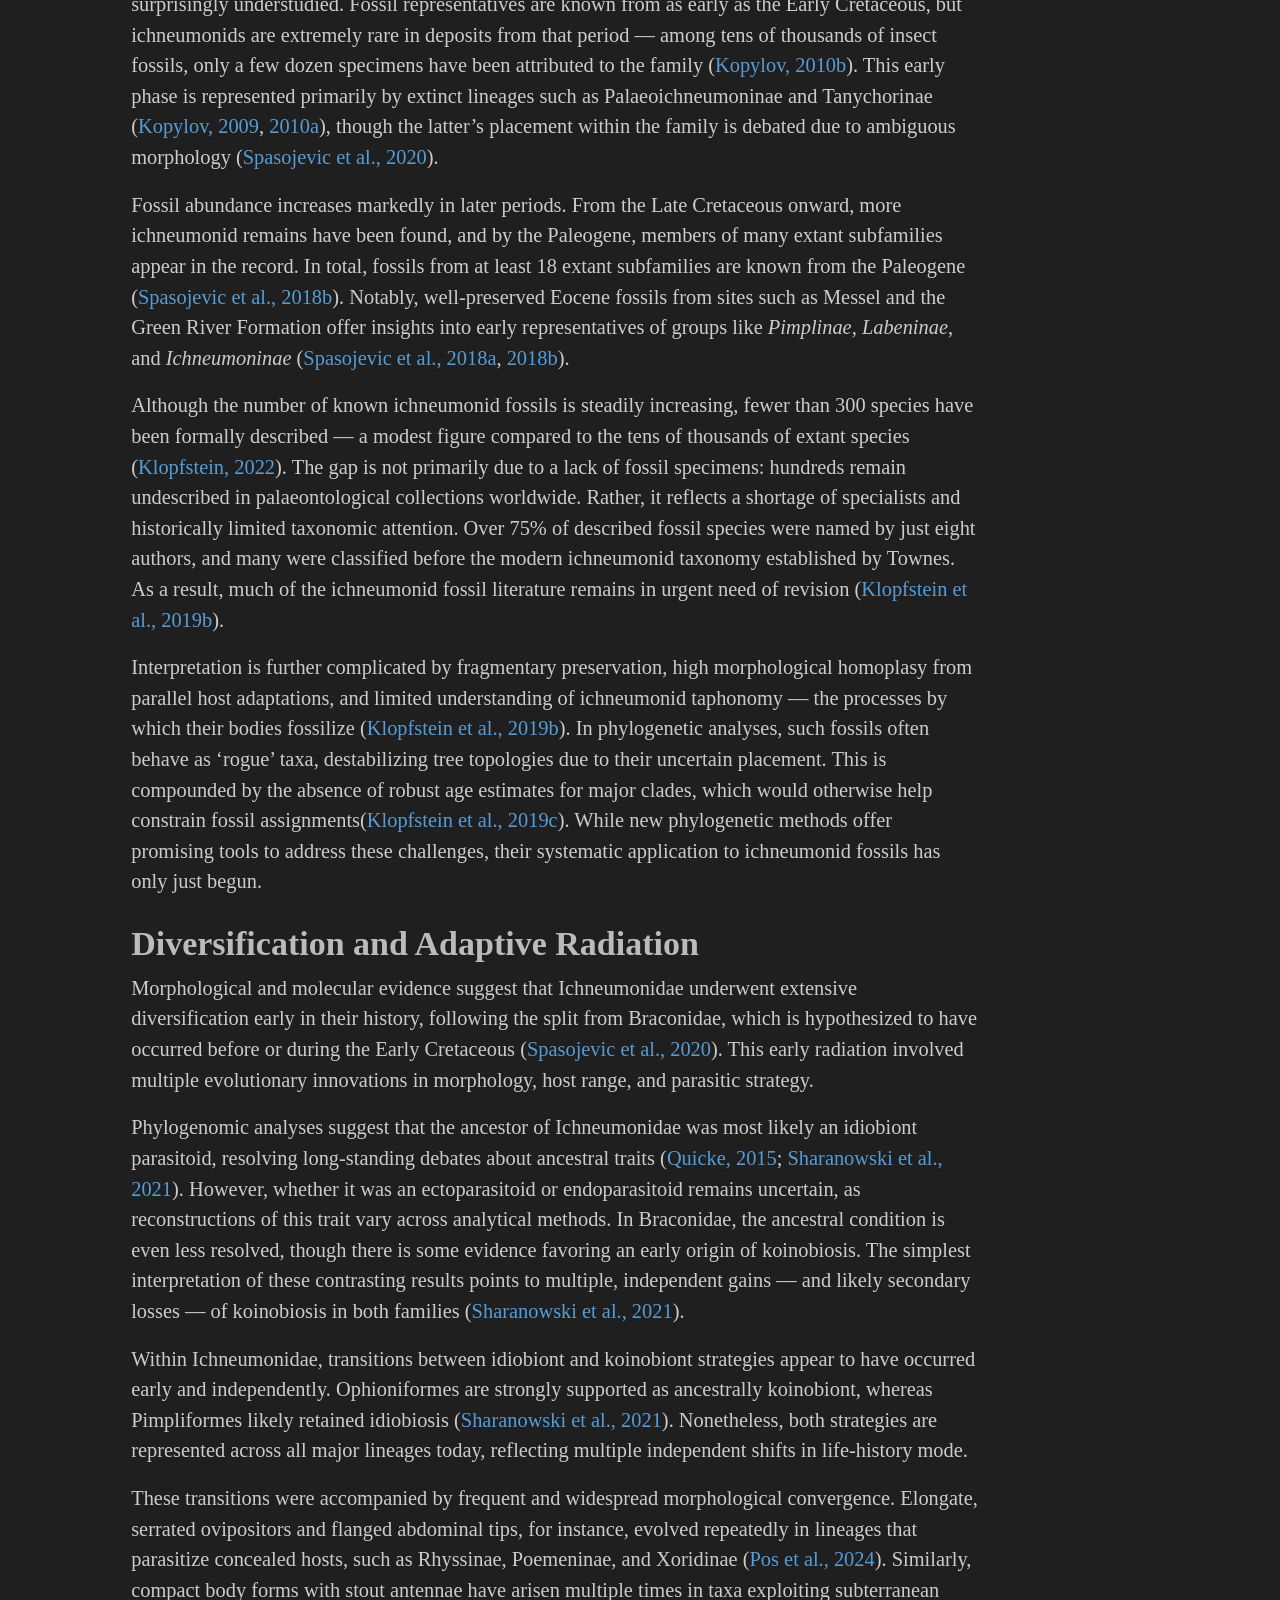
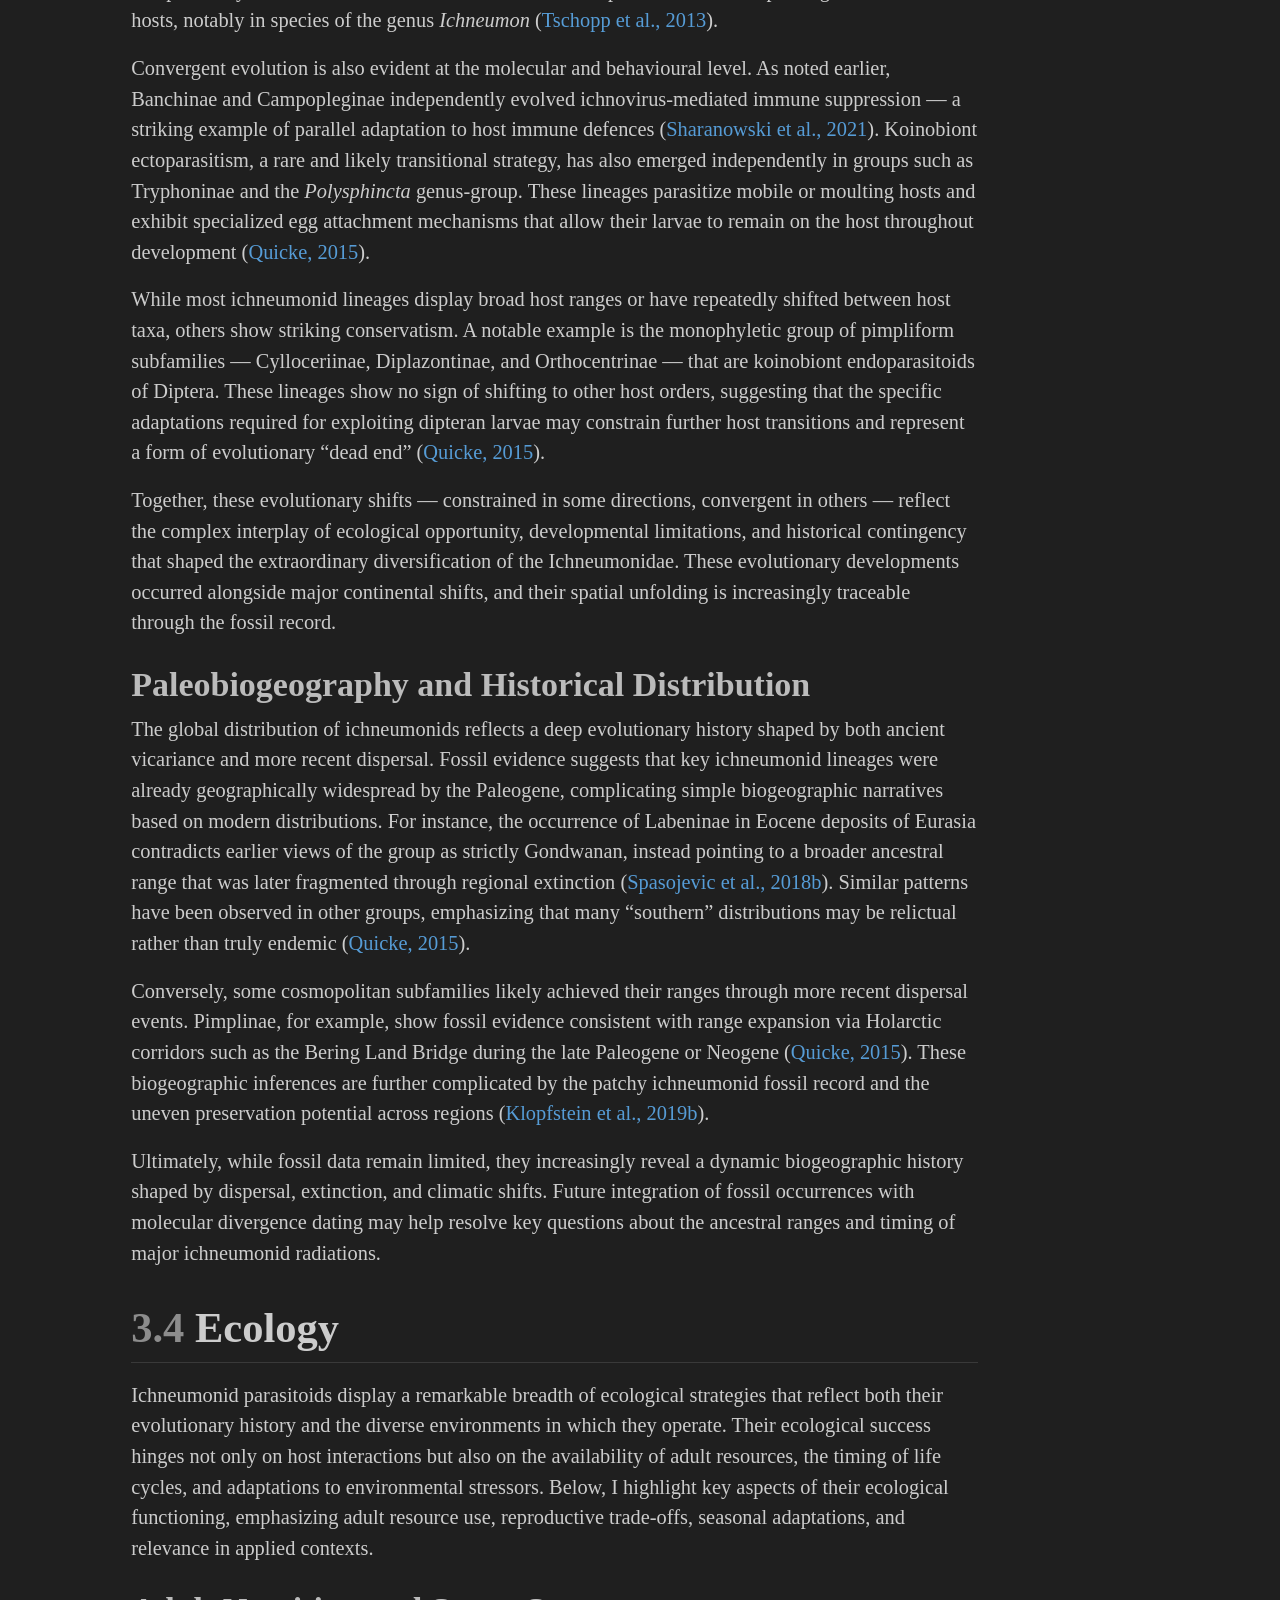
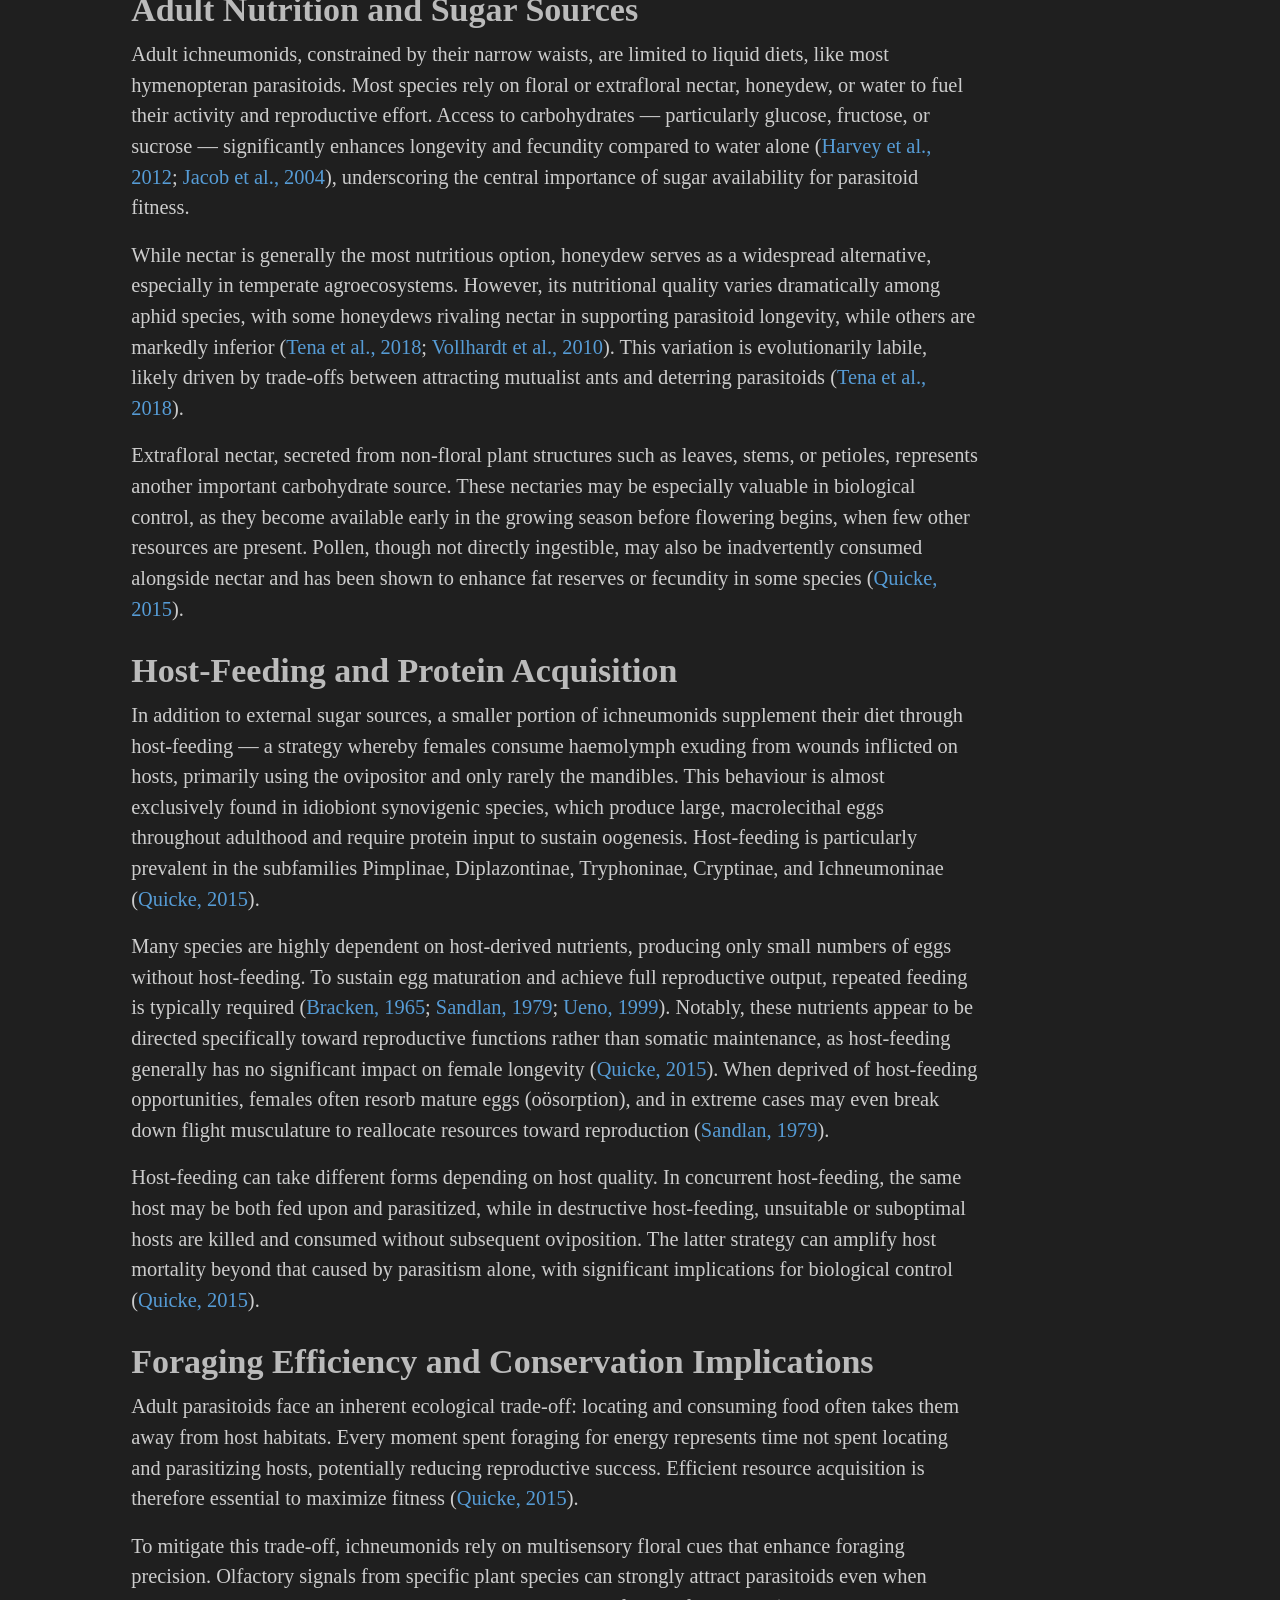
==== commit b4ac6571: "Built site for gh-pages" ====
--- a/index.html
+++ b/index.html
@@ -7,7 +7,7 @@
 <meta name="viewport" content="width=device-width, initial-scale=1.0, user-scalable=yes">
 
 <meta name="author" content="Jannis Bolzern">
-<meta name="dcterms.date" content="2025-06-30">
+<meta name="dcterms.date" content="2025-06-29">
 
 <title>Ichneumonid Wasps: A Review of Knowledge, Gaps, and Applied Research Potential</title>
 <style>
@@ -222,7 +222,7 @@
     <div>
     <div class="quarto-title-meta-heading">Published</div>
     <div class="quarto-title-meta-contents">
-      <p class="date">June 30, 2025</p>
+      <p class="date">June 29, 2025</p>
     </div>
   </div>
   
@@ -923,7 +923,7 @@
   author = {Bolzern, Jannis},
   title = {Ichneumonid {Wasps:} {A} {Review} of {Knowledge,} {Gaps,} and
     {Applied} {Research} {Potential}},
-  date = {2025-06-30},
+  date = {2025-06-29},
   url = {https://jannis-bolzern.github.io/pwrg-ichneumonidae/},
   langid = {en},
   abstract = {The parasitoid wasp family Ichneumonidae (Hymenoptera)
@@ -941,7 +941,7 @@
     ichneumonid ecology.}
 }
 </code><button title="Copy to Clipboard" class="code-copy-button"><i class="bi"></i></button></pre><div class="quarto-appendix-secondary-label">For attribution, please cite this work as:</div><div id="ref-bolzern2025" class="csl-entry quarto-appendix-citeas" role="listitem">
-Bolzern, J. (2025, June 30). <em>Ichneumonid Wasps: A Review of
+Bolzern, J. (2025, June 29). <em>Ichneumonid Wasps: A Review of
 Knowledge, Gaps, and Applied Research Potential</em>. <a href="https://jannis-bolzern.github.io/pwrg-ichneumonidae/">https://jannis-bolzern.github.io/pwrg-ichneumonidae/</a>
 </div></div></section></div></main> <!-- /main -->
 <script id="quarto-html-after-body" type="application/javascript">
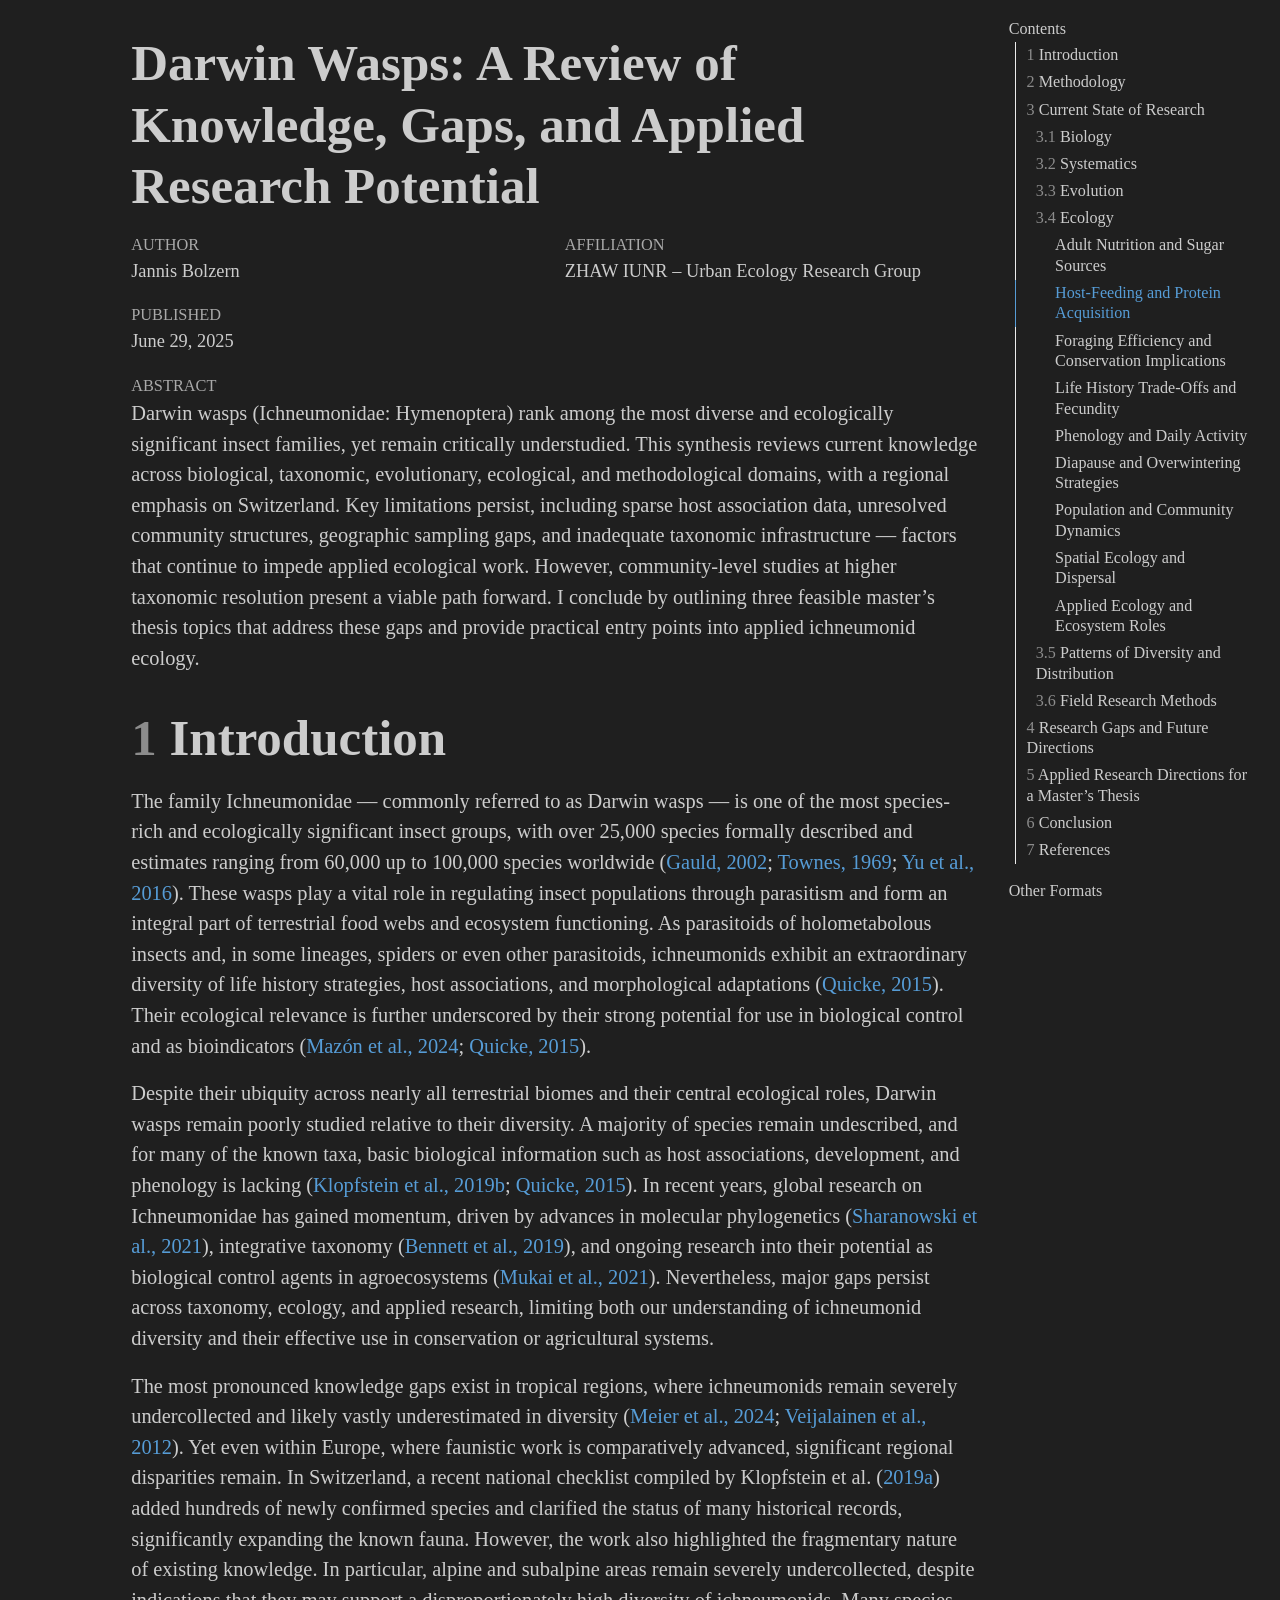
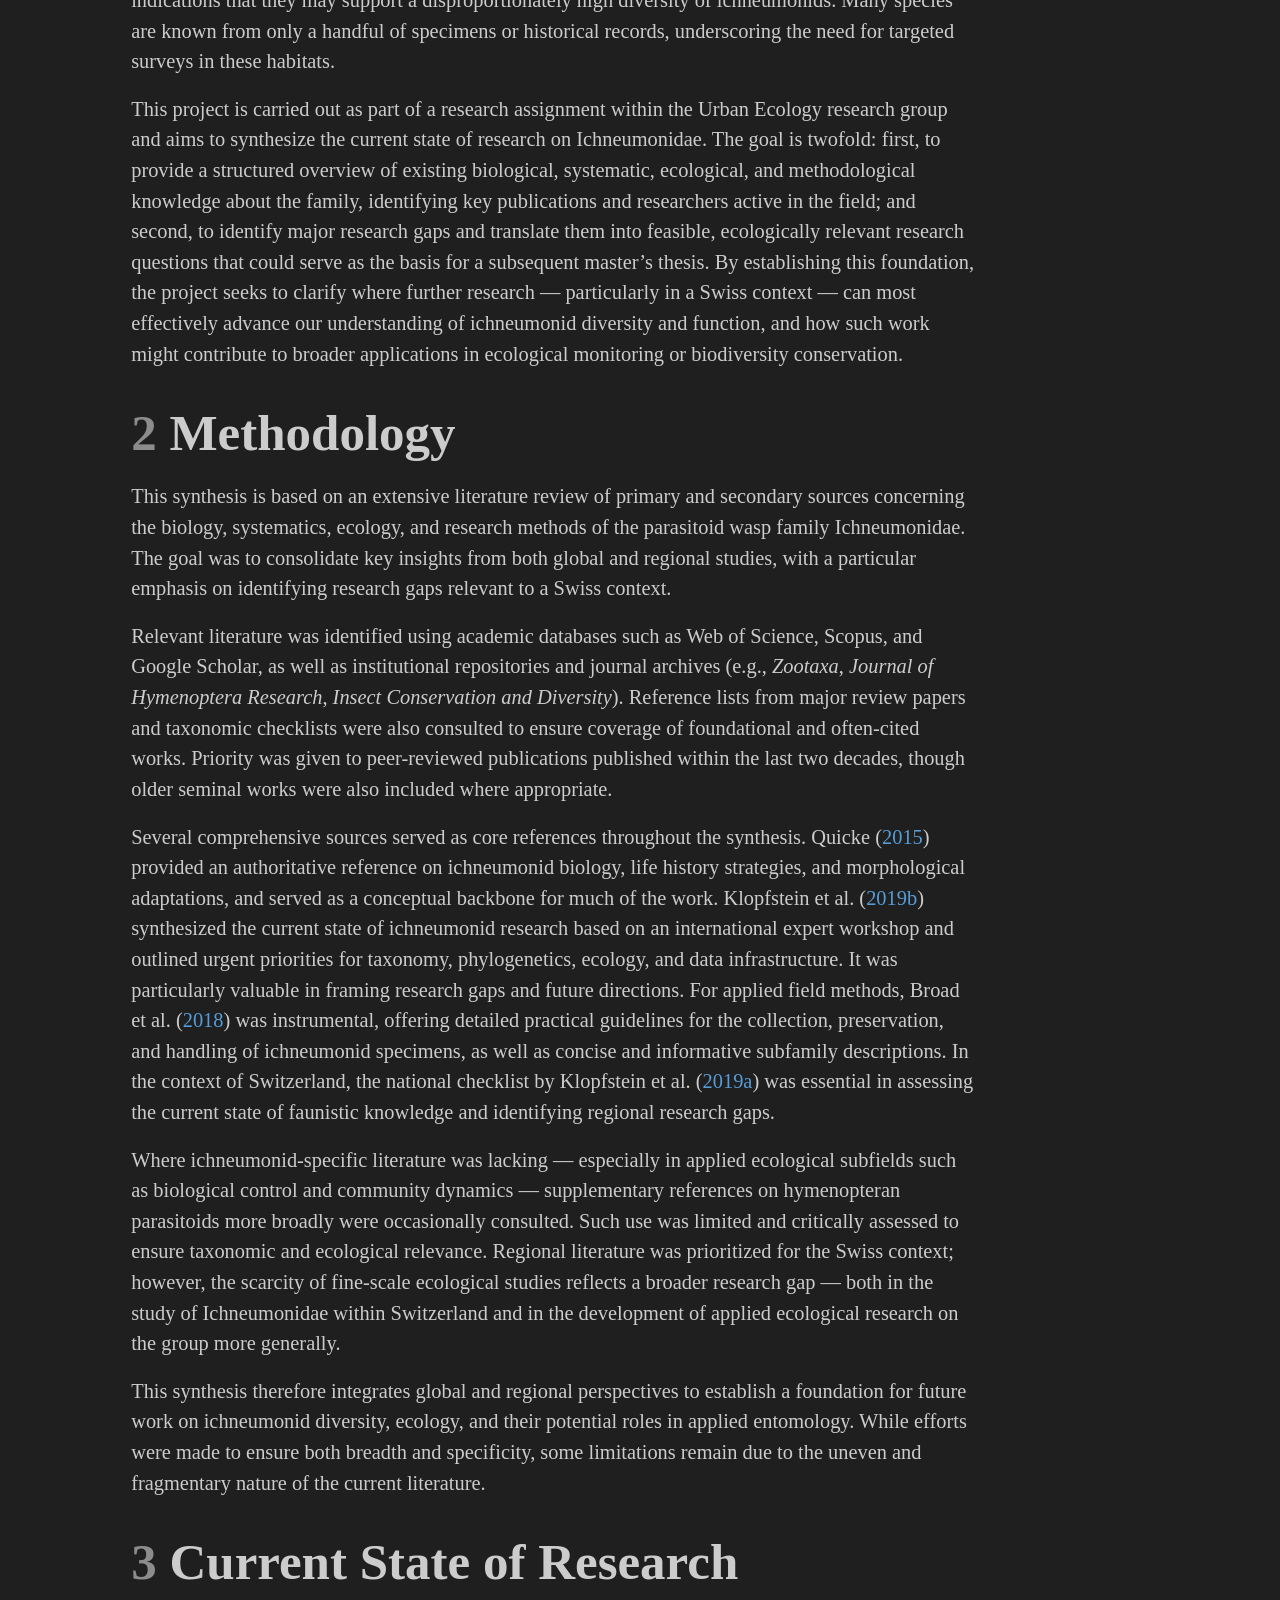
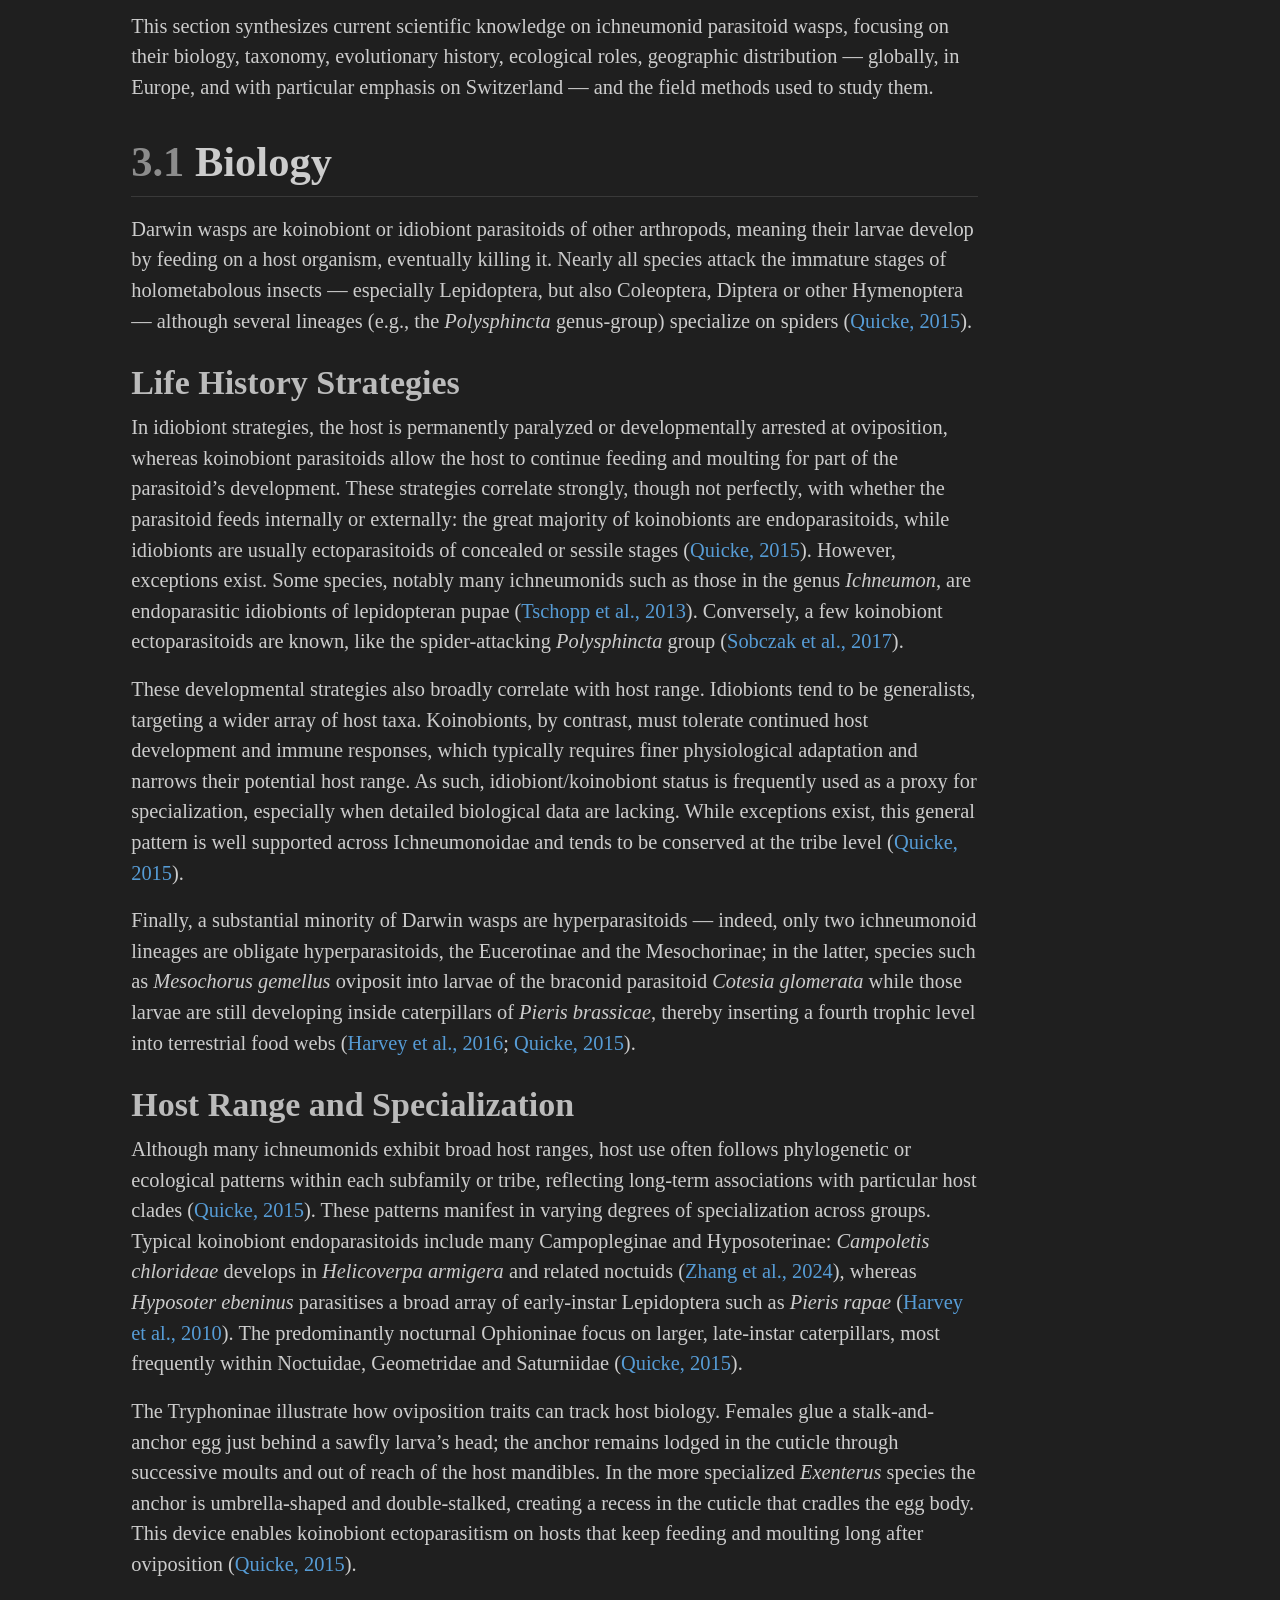
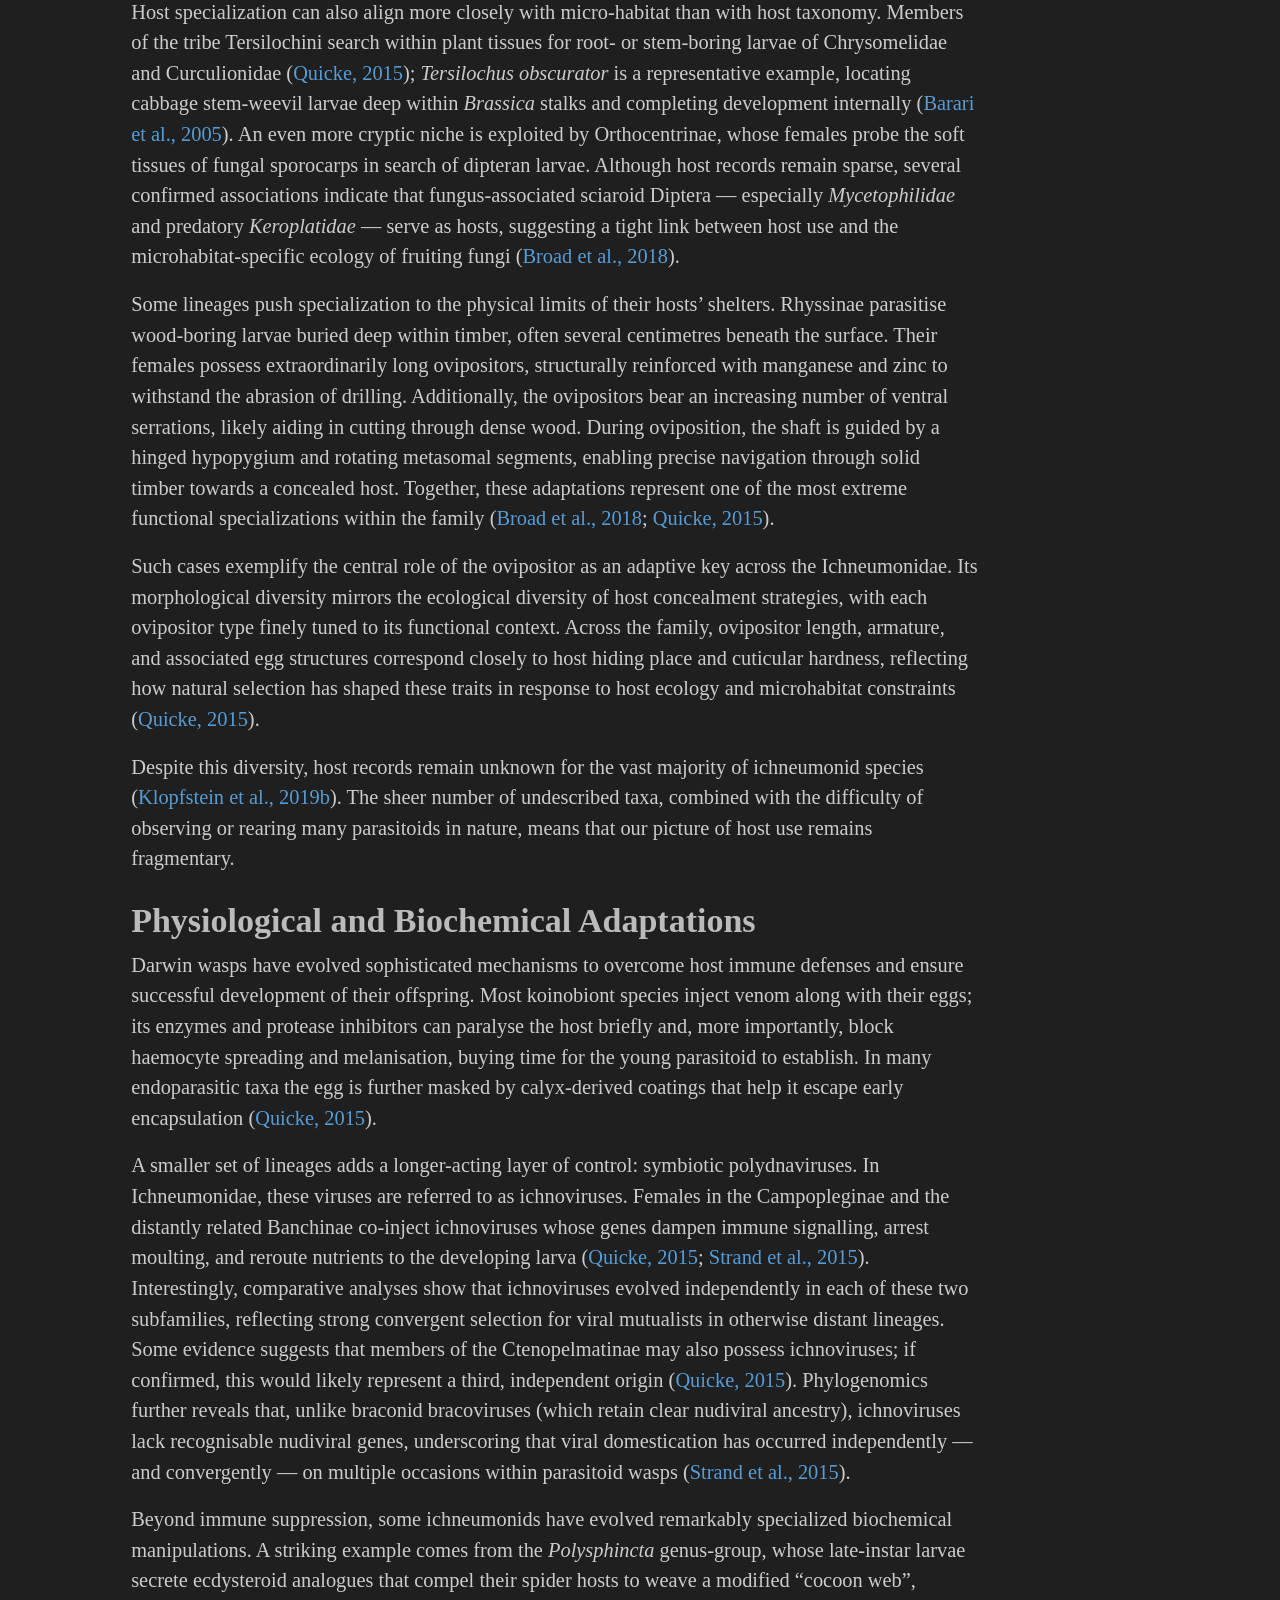
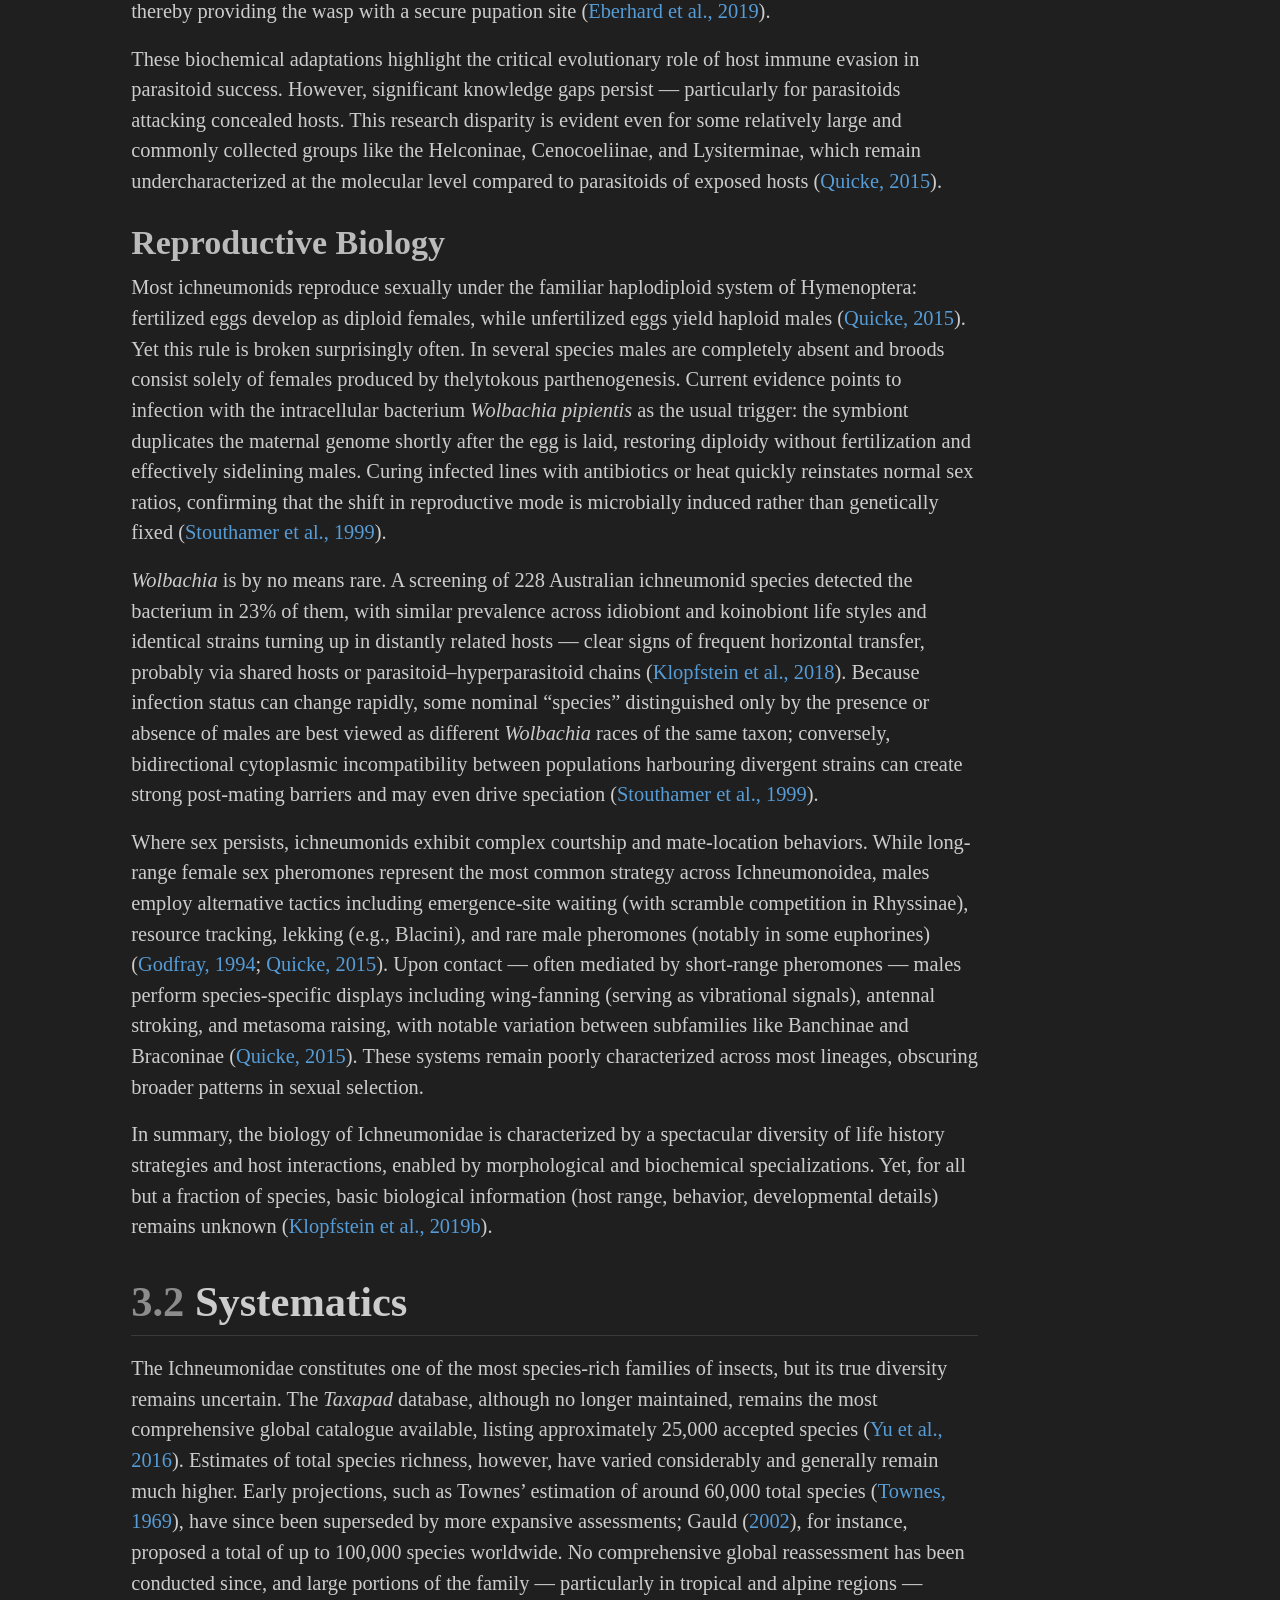
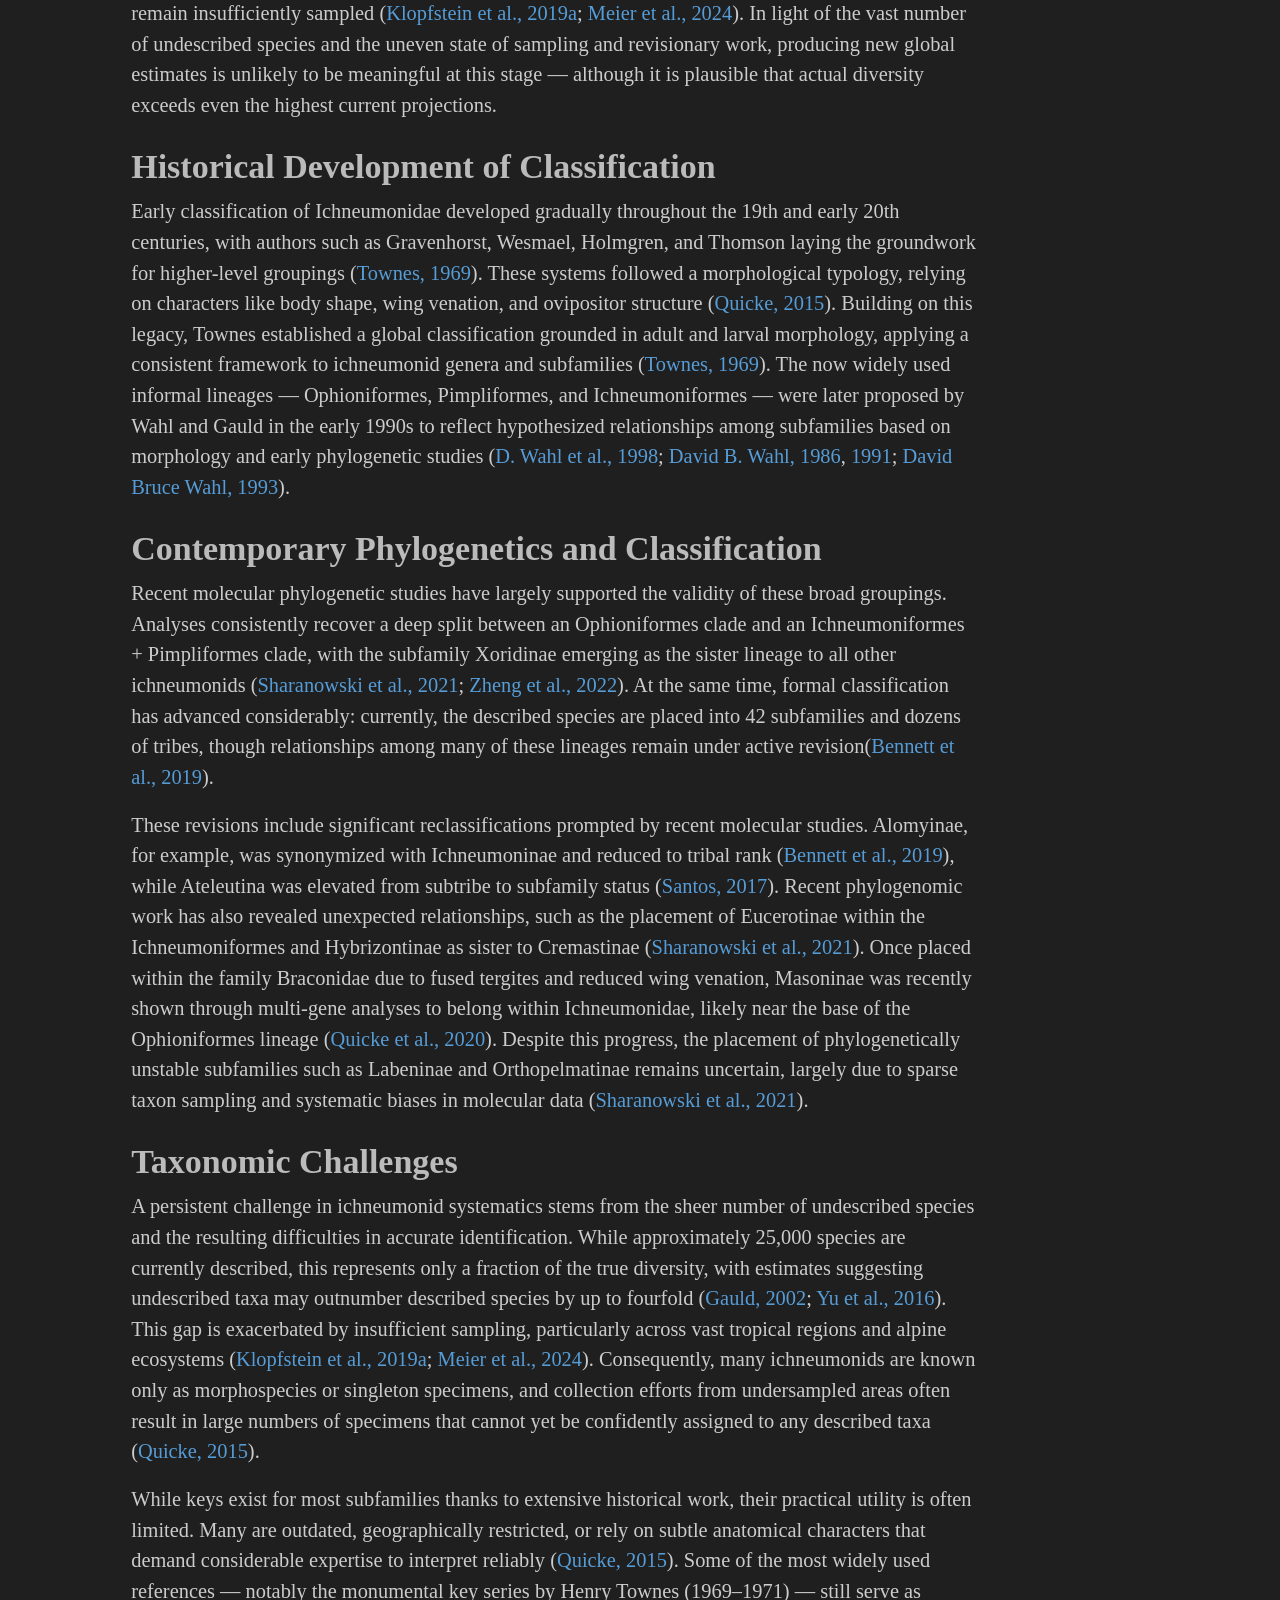
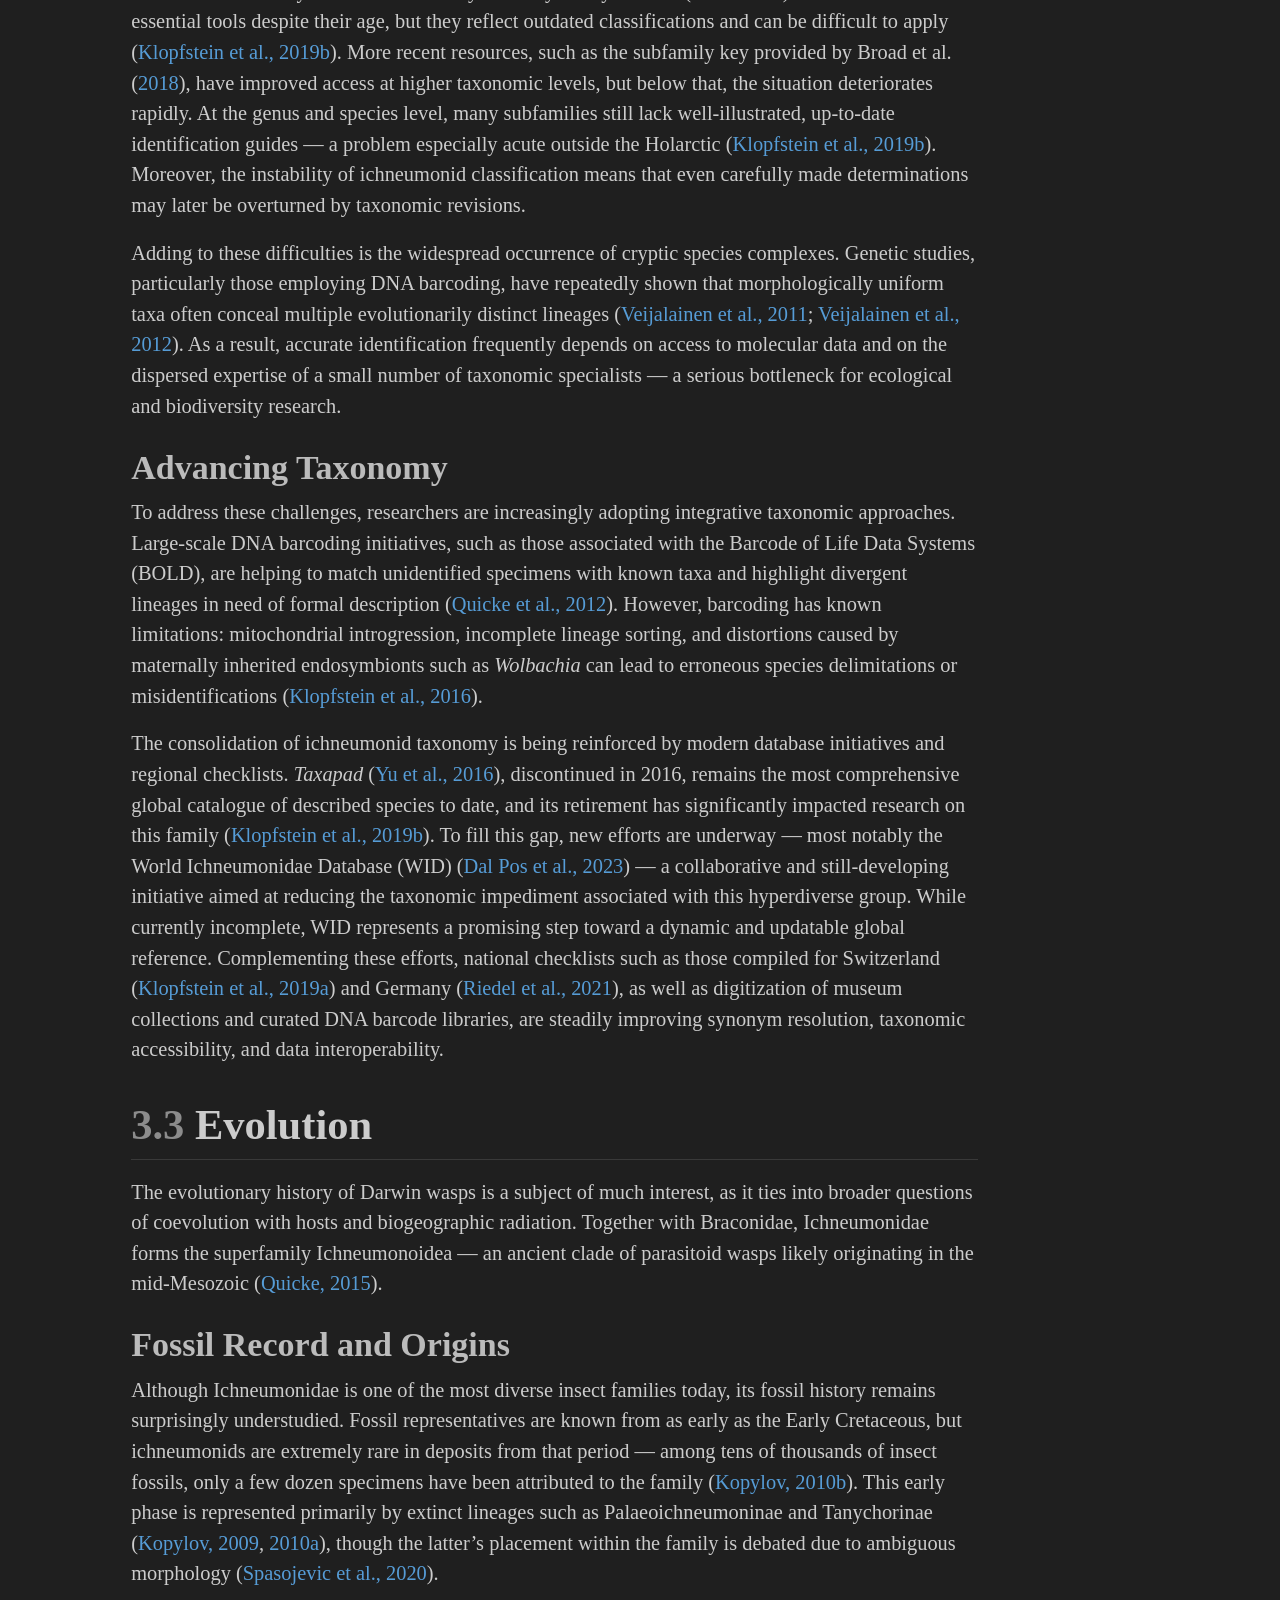
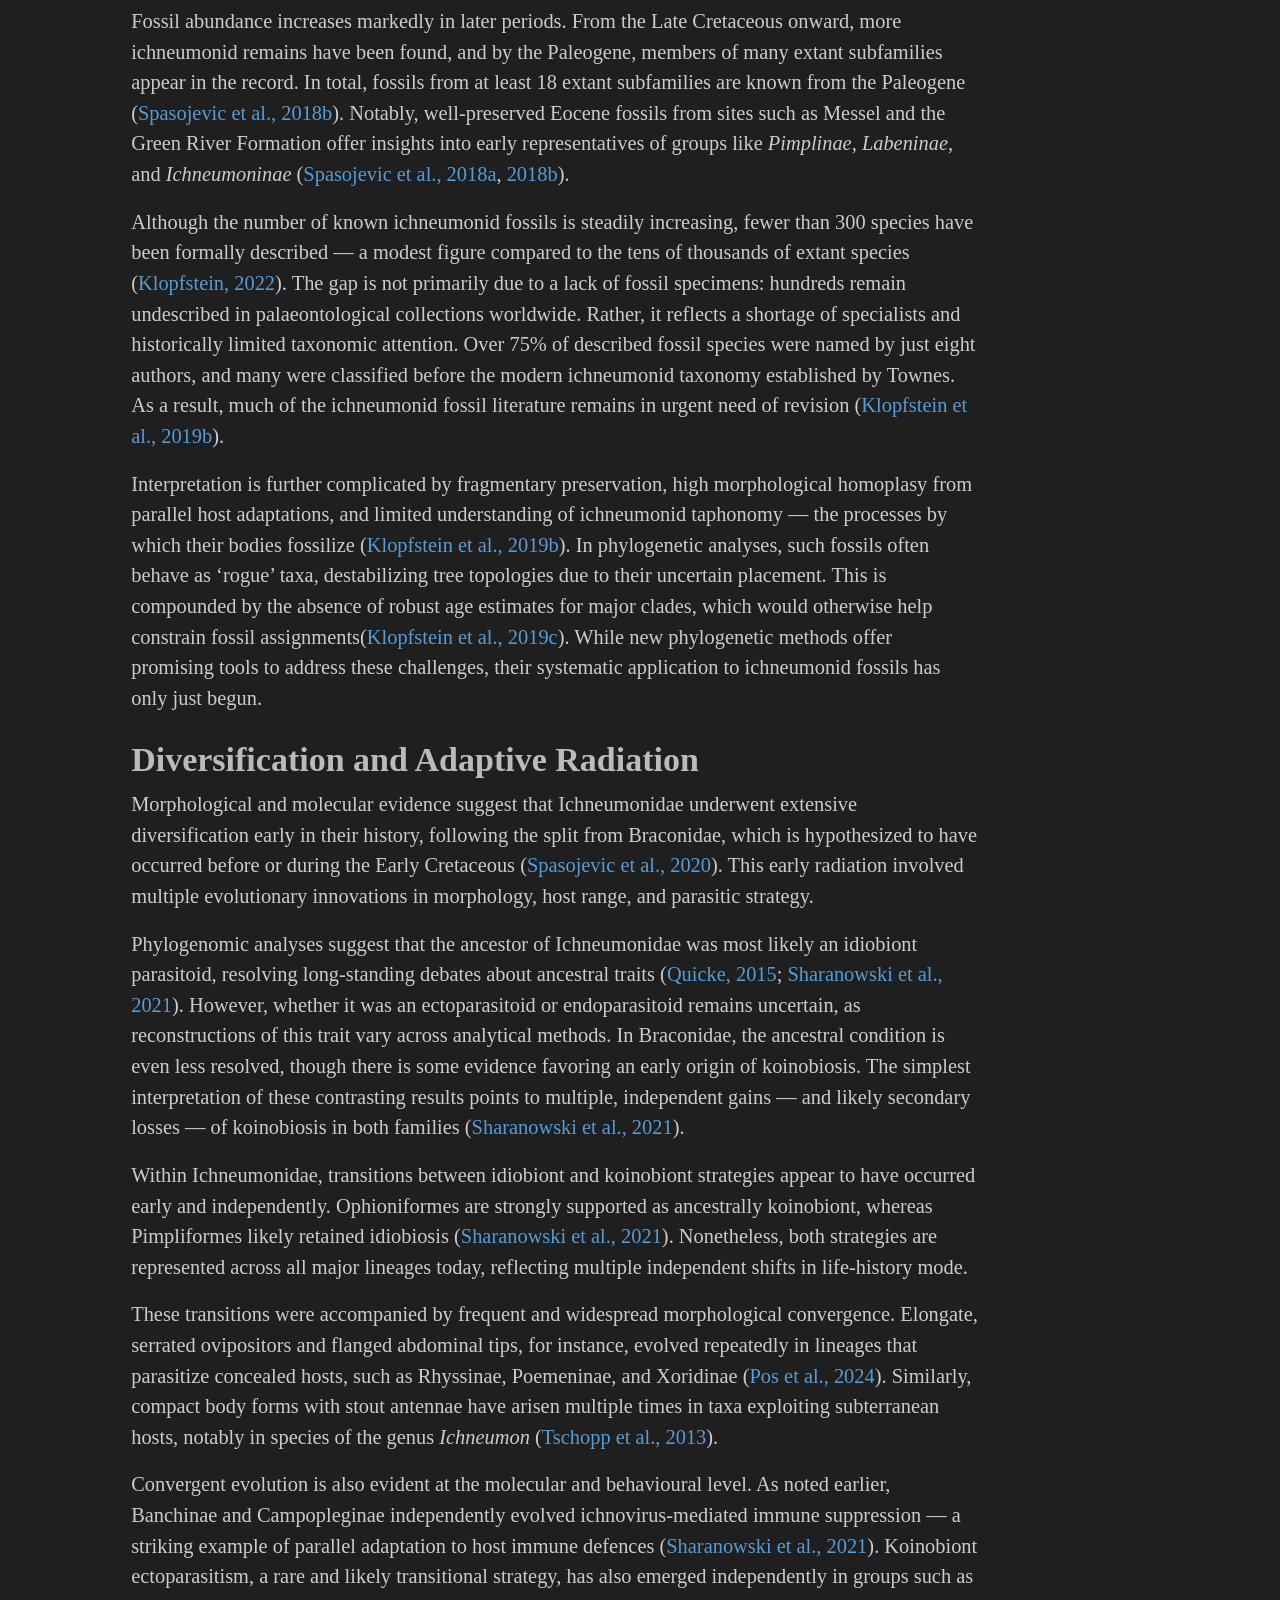
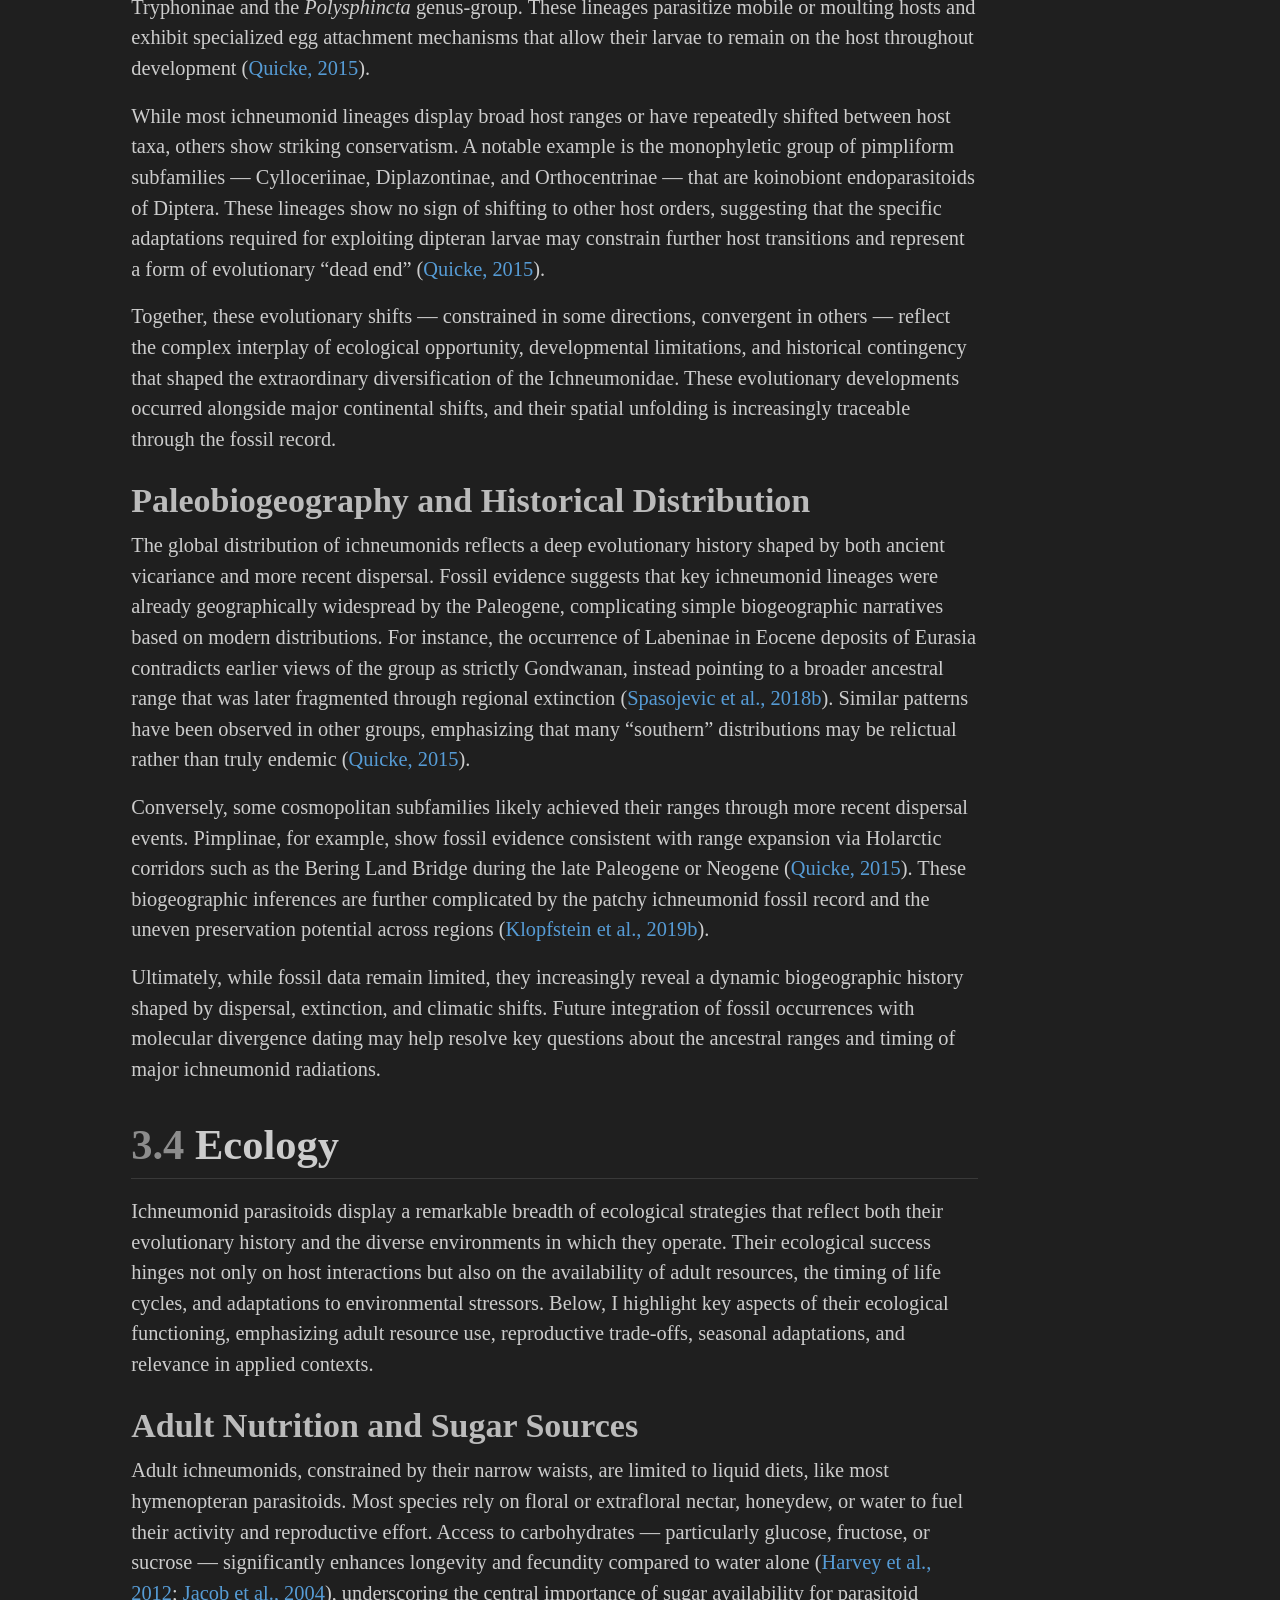
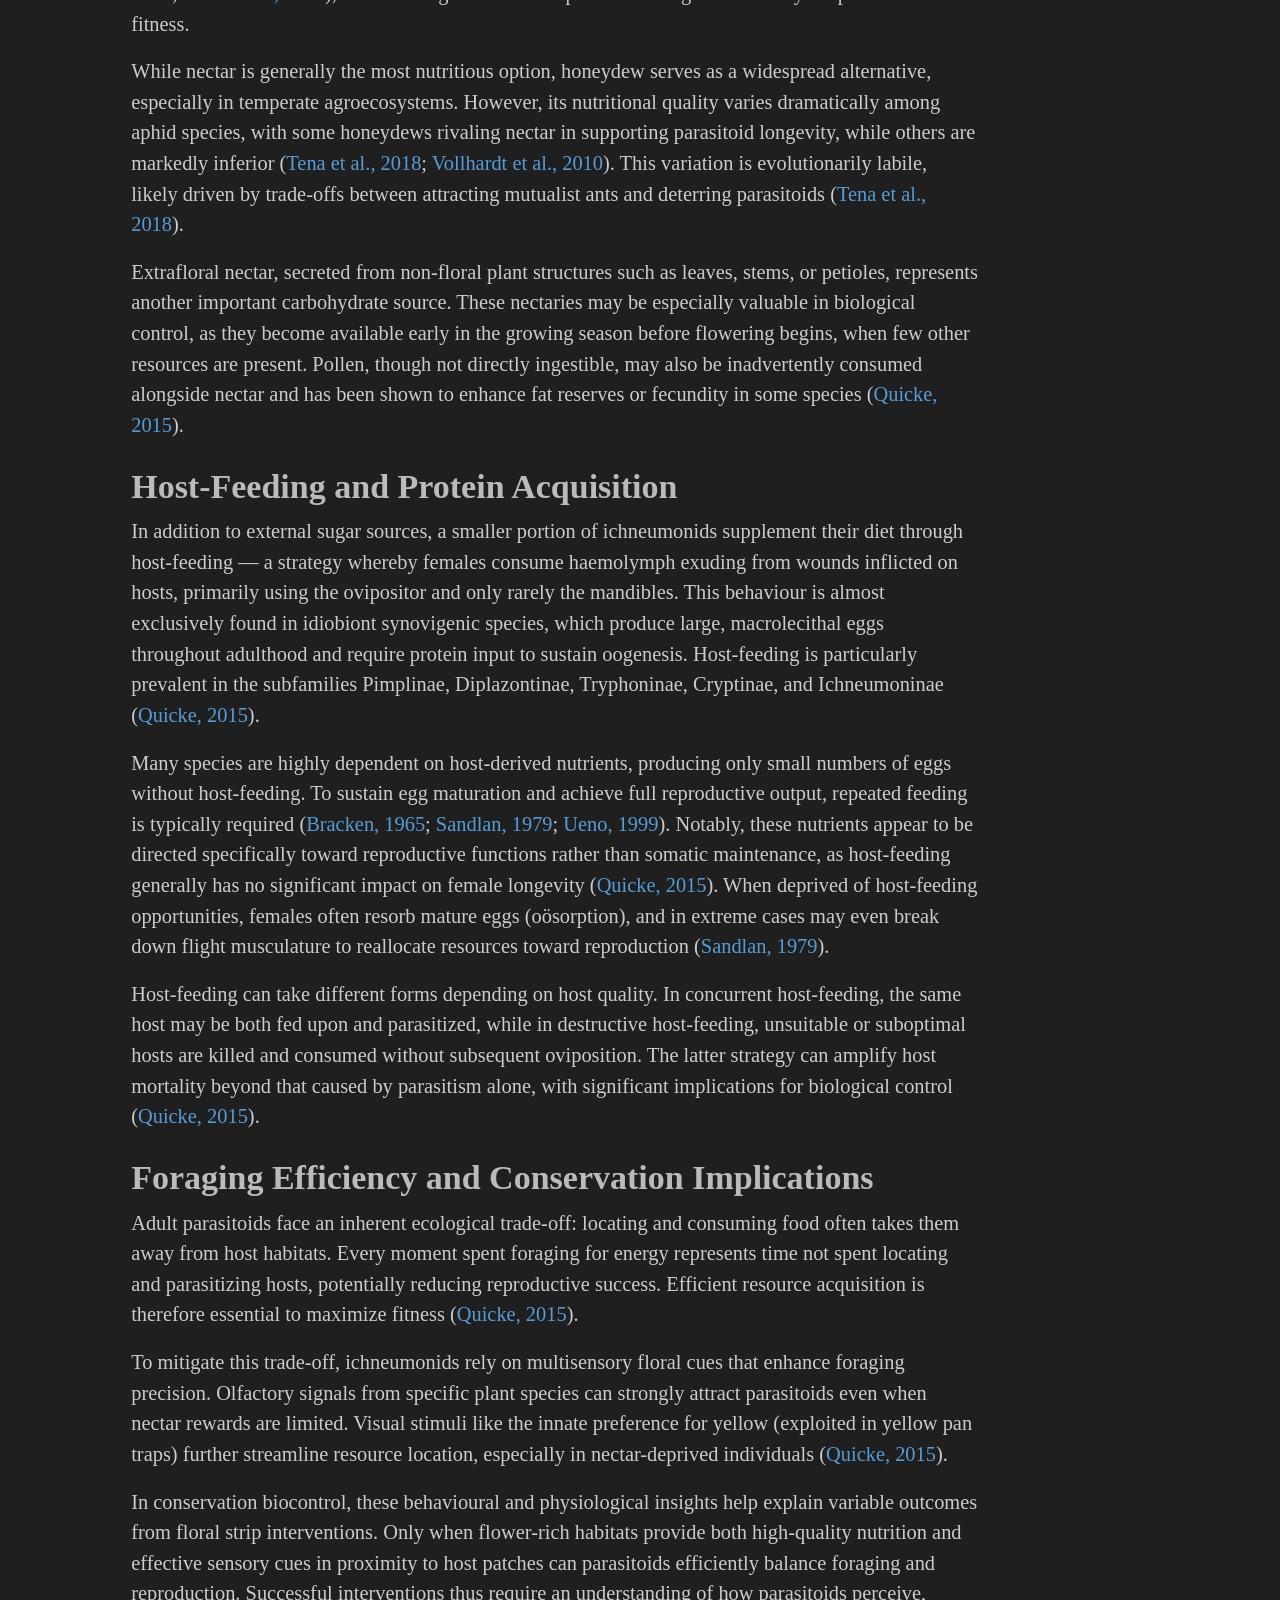
==== commit 0cf4f98d: "Built site for gh-pages" ====
--- a/index.html
+++ b/index.html
@@ -9,7 +9,7 @@
 <meta name="author" content="Jannis Bolzern">
 <meta name="dcterms.date" content="2025-06-29">
 
-<title>Ichneumonid Wasps: A Review of Knowledge, Gaps, and Applied Research Potential</title>
+<title>Darwin Wasps: A Review of Knowledge, Gaps, and Applied Research Potential</title>
 <style>
 code{white-space: pre-wrap;}
 span.smallcaps{font-variant: small-caps;}
@@ -60,7 +60,7 @@
 <link href="site_libs/quarto-html/quarto-syntax-highlighting-dark-2fef5ea3f8957b3e4ecc936fc74692ca.css" rel="stylesheet" id="quarto-text-highlighting-styles">
 <script src="site_libs/bootstrap/bootstrap.min.js"></script>
 <link href="site_libs/bootstrap/bootstrap-icons.css" rel="stylesheet">
-<link href="site_libs/bootstrap/bootstrap-f64a228243b25bc03a519bc4f7680eb8.min.css" rel="stylesheet" append-hash="true" id="quarto-bootstrap" data-mode="dark">
+<link href="site_libs/bootstrap/bootstrap-a9f1479ef2f12b9a2efb1f3cfb5e6e74.min.css" rel="stylesheet" append-hash="true" id="quarto-bootstrap" data-mode="dark">
 <script id="quarto-search-options" type="application/json">{
   "location": "sidebar",
   "copy-button": false,
@@ -166,39 +166,21 @@
   </ul></li>
   <li><a href="#applied-research-directions-for-a-masters-thesis" id="toc-applied-research-directions-for-a-masters-thesis" class="nav-link" data-scroll-target="#applied-research-directions-for-a-masters-thesis"><span class="header-section-number">5</span> Applied Research Directions for a Master’s Thesis</a>
   <ul class="collapse">
-  <li><a href="#alpine-ichneumonid-diversity-along-elevation-gradients" id="toc-alpine-ichneumonid-diversity-along-elevation-gradients" class="nav-link" data-scroll-target="#alpine-ichneumonid-diversity-along-elevation-gradients"><span class="header-section-number">5.1</span> Alpine Ichneumonid Diversity Along Elevation Gradients</a>
-  <ul class="collapse">
-  <li><a href="#research-question" id="toc-research-question" class="nav-link" data-scroll-target="#research-question">Research Question</a></li>
-  <li><a href="#rationale" id="toc-rationale" class="nav-link" data-scroll-target="#rationale">Rationale</a></li>
-  <li><a href="#methods" id="toc-methods" class="nav-link" data-scroll-target="#methods">Methods</a></li>
-  <li><a href="#significance" id="toc-significance" class="nav-link" data-scroll-target="#significance">Significance</a></li>
-  </ul></li>
-  <li><a href="#effects-of-habitat-fragmentation-on-ichneumonid-communities" id="toc-effects-of-habitat-fragmentation-on-ichneumonid-communities" class="nav-link" data-scroll-target="#effects-of-habitat-fragmentation-on-ichneumonid-communities"><span class="header-section-number">5.2</span> Effects of Habitat Fragmentation on Ichneumonid Communities</a>
-  <ul class="collapse">
-  <li><a href="#research-question-1" id="toc-research-question-1" class="nav-link" data-scroll-target="#research-question-1">Research Question</a></li>
-  <li><a href="#rationale-1" id="toc-rationale-1" class="nav-link" data-scroll-target="#rationale-1">Rationale</a></li>
-  <li><a href="#methods-1" id="toc-methods-1" class="nav-link" data-scroll-target="#methods-1">Methods</a></li>
-  <li><a href="#significance-1" id="toc-significance-1" class="nav-link" data-scroll-target="#significance-1">Significance</a></li>
-  </ul></li>
-  <li><a href="#functional-diversity-across-habitat-types" id="toc-functional-diversity-across-habitat-types" class="nav-link" data-scroll-target="#functional-diversity-across-habitat-types"><span class="header-section-number">5.3</span> Functional Diversity Across Habitat Types</a>
-  <ul class="collapse">
-  <li><a href="#research-question-2" id="toc-research-question-2" class="nav-link" data-scroll-target="#research-question-2">Research Question</a></li>
-  <li><a href="#rationale-2" id="toc-rationale-2" class="nav-link" data-scroll-target="#rationale-2">Rationale</a></li>
-  <li><a href="#methods-2" id="toc-methods-2" class="nav-link" data-scroll-target="#methods-2">Methods</a></li>
-  <li><a href="#significance-2" id="toc-significance-2" class="nav-link" data-scroll-target="#significance-2">Significance</a></li>
-  </ul></li>
+  <li><a href="#alpine-ichneumonid-diversity-along-elevation-gradients" id="toc-alpine-ichneumonid-diversity-along-elevation-gradients" class="nav-link" data-scroll-target="#alpine-ichneumonid-diversity-along-elevation-gradients"><span class="header-section-number">5.1</span> Alpine Ichneumonid Diversity Along Elevation Gradients</a></li>
+  <li><a href="#effects-of-habitat-fragmentation-on-ichneumonid-communities" id="toc-effects-of-habitat-fragmentation-on-ichneumonid-communities" class="nav-link" data-scroll-target="#effects-of-habitat-fragmentation-on-ichneumonid-communities"><span class="header-section-number">5.2</span> Effects of Habitat Fragmentation on Ichneumonid Communities</a></li>
+  <li><a href="#functional-diversity-across-habitat-types" id="toc-functional-diversity-across-habitat-types" class="nav-link" data-scroll-target="#functional-diversity-across-habitat-types"><span class="header-section-number">5.3</span> Functional Diversity Across Habitat Types</a></li>
   </ul></li>
   <li><a href="#conclusion" id="toc-conclusion" class="nav-link" data-scroll-target="#conclusion"><span class="header-section-number">6</span> Conclusion</a></li>
   <li><a href="#references" id="toc-references" class="nav-link" data-scroll-target="#references"><span class="header-section-number">7</span> References</a></li>
   </ul>
-<div class="quarto-alternate-formats"><h2>Other Formats</h2><ul><li><a href="index.pdf"><i class="bi bi-file-pdf"></i>Typst</a></li></ul></div></nav>
+<div class="quarto-alternate-formats"><h2>Other Formats</h2><ul><li><a href="index.pdf"><i class="bi bi-file-pdf"></i>PDF</a></li></ul></div></nav>
     </div>
 <!-- main -->
 <main class="content" id="quarto-document-content">
 
 <header id="title-block-header" class="quarto-title-block default">
 <div class="quarto-title">
-<h1 class="title">Ichneumonid Wasps: A Review of Knowledge, Gaps, and Applied Research Potential</h1>
+<h1 class="title">Darwin Wasps: A Review of Knowledge, Gaps, and Applied Research Potential</h1>
 </div>
 
 
@@ -232,7 +214,7 @@
 <div>
   <div class="abstract">
     <div class="block-title">Abstract</div>
-    The parasitoid wasp family Ichneumonidae (Hymenoptera) ranks among the most diverse and ecologically significant insect groups, yet remains critically understudied. This synthesis reviews current knowledge across biological, taxonomic, evolutionary, ecological, and methodological domains, with a regional emphasis on Switzerland. Key limitations persist, including sparse host association data, unresolved community structures, geographic sampling gaps, and inadequate taxonomic infrastructure — factors that continue to impede applied ecological work. However, community-level studies at higher taxonomic resolution present a viable path forward. I conclude by proposing three realistic master’s thesis topics to help bridge these gaps and advance ichneumonid ecology.
+    Darwin wasps (Ichneumonidae: Hymenoptera) rank among the most diverse and ecologically significant insect families, yet remain critically understudied. This synthesis reviews current knowledge across biological, taxonomic, evolutionary, ecological, and methodological domains, with a regional emphasis on Switzerland. Key limitations persist, including sparse host association data, unresolved community structures, geographic sampling gaps, and inadequate taxonomic infrastructure — factors that continue to impede applied ecological work. However, community-level studies at higher taxonomic resolution present a viable path forward. I conclude by outlining three feasible master’s thesis topics that address these gaps and provide practical entry points into applied ichneumonid ecology.
   </div>
 </div>
 
@@ -242,30 +224,30 @@
 
 <section id="introduction" class="level1" data-number="1">
 <h1 data-number="1"><span class="header-section-number">1</span> Introduction</h1>
-<p>The family Ichneumonidae — commonly referred to as Darwin wasps — is one of the most species-rich and ecologically significant insect groups, with over 25,000 species formally described and estimates ranging from 60,000 up to 100,000 species worldwide <span class="citation" data-cites="yu2016 townes1969 gauld2002">(<a href="#ref-gauld2002" role="doc-biblioref">Gauld, 2002</a>; <a href="#ref-townes1969" role="doc-biblioref">Townes, 1969</a>; <a href="#ref-yu2016" role="doc-biblioref">Yu et al., 2016</a>)</span>. These wasps play a vital role in regulating insect populations through parasitism and form an integral part of terrestrial food webs and ecosystem functioning. As parasitoids of holometabolous insects and, in some lineages, spiders or even other parasitoids, ichneumonids exhibit an extraordinary diversity of life history strategies, host associations, and morphological adaptations <span class="citation" data-cites="quicke2015">(<a href="#ref-quicke2015" role="doc-biblioref">Quicke, 2015</a>)</span>. Their ecological relevance is further underscored by their potential in biological control and bioindication, although such applications remain underdeveloped due to persistent knowledge gaps <span class="citation" data-cites="quicke2015 mazón2024">(<a href="#ref-mazón2024" role="doc-biblioref">Mazón et al., 2024</a>; <a href="#ref-quicke2015" role="doc-biblioref">Quicke, 2015</a>)</span>.</p>
-<p>Despite their ubiquity across nearly all terrestrial biomes and their central ecological roles, ichneumonid wasps remain poorly studied relative to their diversity. A majority of species remain undescribed, and for many of the known taxa, basic biological information such as host associations, development, and phenology is lacking <span class="citation" data-cites="klopfstein2019a quicke2015">(<a href="#ref-klopfstein2019a" role="doc-biblioref">Klopfstein et al., 2019b</a>; <a href="#ref-quicke2015" role="doc-biblioref">Quicke, 2015</a>)</span>. In recent years, global research on Ichneumonidae has gained momentum, driven by advances in molecular phylogenetics <span class="citation" data-cites="sharanowski2021">(<a href="#ref-sharanowski2021" role="doc-biblioref">Sharanowski et al., 2021</a>)</span>, integrative taxonomy <span class="citation" data-cites="bennett2019">(<a href="#ref-bennett2019" role="doc-biblioref">Bennett et al., 2019</a>)</span>, and ongoing research into their potential as biological control agents in agroecosystems <span class="citation" data-cites="mukai2021">(<a href="#ref-mukai2021" role="doc-biblioref">Mukai et al., 2021</a>)</span>. Nevertheless, major gaps persist across taxonomy, ecology, and applied research, limiting both our understanding of ichneumonid diversity and their effective use in conservation or agricultural systems.</p>
-<p>The most pronounced knowledge gaps exist in tropical regions, where ichneumonids remain severely undercollected and likely vastly underestimated in diversity <span class="citation" data-cites="veijalainen2012 mazón2024">(<a href="#ref-mazón2024" role="doc-biblioref">Mazón et al., 2024</a>; <a href="#ref-veijalainen2012" role="doc-biblioref">Veijalainen et al., 2012</a>)</span>. Yet even within Europe, where faunistic work is comparatively advanced, significant regional disparities remain. In Switzerland, a recent national checklist compiled by <span class="citation" data-cites="klopfstein2019">Klopfstein et al. (<a href="#ref-klopfstein2019" role="doc-biblioref">2019a</a>)</span> added hundreds of newly confirmed species and clarified the status of many historical records, significantly expanding the known fauna. However, the work also highlighted the fragmentary nature of existing knowledge. In particular, alpine and subalpine areas remain severely undercollected, despite indications that they may support a disproportionately high diversity of ichneumonids. Many species are known from only a handful of specimens or historical records, underscoring the need for targeted surveys in these habitats.</p>
+<p>The family Ichneumonidae — commonly referred to as Darwin wasps — is one of the most species-rich and ecologically significant insect groups, with over 25,000 species formally described and estimates ranging from 60,000 up to 100,000 species worldwide <span class="citation" data-cites="yu2016 townes1969 gauld2002">(<a href="#ref-gauld2002" role="doc-biblioref">Gauld, 2002</a>; <a href="#ref-townes1969" role="doc-biblioref">Townes, 1969</a>; <a href="#ref-yu2016" role="doc-biblioref">Yu et al., 2016</a>)</span>. These wasps play a vital role in regulating insect populations through parasitism and form an integral part of terrestrial food webs and ecosystem functioning. As parasitoids of holometabolous insects and, in some lineages, spiders or even other parasitoids, ichneumonids exhibit an extraordinary diversity of life history strategies, host associations, and morphological adaptations <span class="citation" data-cites="quicke2015">(<a href="#ref-quicke2015" role="doc-biblioref">Quicke, 2015</a>)</span>. Their ecological relevance is further underscored by their strong potential for use in biological control and as bioindicators <span class="citation" data-cites="quicke2015 mazón2024">(<a href="#ref-mazón2024" role="doc-biblioref">Mazón et al., 2024</a>; <a href="#ref-quicke2015" role="doc-biblioref">Quicke, 2015</a>)</span>.</p>
+<p>Despite their ubiquity across nearly all terrestrial biomes and their central ecological roles, Darwin wasps remain poorly studied relative to their diversity. A majority of species remain undescribed, and for many of the known taxa, basic biological information such as host associations, development, and phenology is lacking <span class="citation" data-cites="klopfstein2019a quicke2015">(<a href="#ref-klopfstein2019a" role="doc-biblioref">Klopfstein et al., 2019b</a>; <a href="#ref-quicke2015" role="doc-biblioref">Quicke, 2015</a>)</span>. In recent years, global research on Ichneumonidae has gained momentum, driven by advances in molecular phylogenetics <span class="citation" data-cites="sharanowski2021">(<a href="#ref-sharanowski2021" role="doc-biblioref">Sharanowski et al., 2021</a>)</span>, integrative taxonomy <span class="citation" data-cites="bennett2019">(<a href="#ref-bennett2019" role="doc-biblioref">Bennett et al., 2019</a>)</span>, and ongoing research into their potential as biological control agents in agroecosystems <span class="citation" data-cites="mukai2021">(<a href="#ref-mukai2021" role="doc-biblioref">Mukai et al., 2021</a>)</span>. Nevertheless, major gaps persist across taxonomy, ecology, and applied research, limiting both our understanding of ichneumonid diversity and their effective use in conservation or agricultural systems.</p>
+<p>The most pronounced knowledge gaps exist in tropical regions, where ichneumonids remain severely undercollected and likely vastly underestimated in diversity <span class="citation" data-cites="veijalainen2012 meier2024">(<a href="#ref-meier2024" role="doc-biblioref">Meier et al., 2024</a>; <a href="#ref-veijalainen2012" role="doc-biblioref">Veijalainen et al., 2012</a>)</span>. Yet even within Europe, where faunistic work is comparatively advanced, significant regional disparities remain. In Switzerland, a recent national checklist compiled by <span class="citation" data-cites="klopfstein2019">Klopfstein et al. (<a href="#ref-klopfstein2019" role="doc-biblioref">2019a</a>)</span> added hundreds of newly confirmed species and clarified the status of many historical records, significantly expanding the known fauna. However, the work also highlighted the fragmentary nature of existing knowledge. In particular, alpine and subalpine areas remain severely undercollected, despite indications that they may support a disproportionately high diversity of ichneumonids. Many species are known from only a handful of specimens or historical records, underscoring the need for targeted surveys in these habitats.</p>
 <p>This project is carried out as part of a research assignment within the Urban Ecology research group and aims to synthesize the current state of research on Ichneumonidae. The goal is twofold: first, to provide a structured overview of existing biological, systematic, ecological, and methodological knowledge about the family, identifying key publications and researchers active in the field; and second, to identify major research gaps and translate them into feasible, ecologically relevant research questions that could serve as the basis for a subsequent master’s thesis. By establishing this foundation, the project seeks to clarify where further research — particularly in a Swiss context — can most effectively advance our understanding of ichneumonid diversity and function, and how such work might contribute to broader applications in ecological monitoring or biodiversity conservation.</p>
 </section>
 <section id="methodology" class="level1" data-number="2">
 <h1 data-number="2"><span class="header-section-number">2</span> Methodology</h1>
 <p>This synthesis is based on an extensive literature review of primary and secondary sources concerning the biology, systematics, ecology, and research methods of the parasitoid wasp family Ichneumonidae. The goal was to consolidate key insights from both global and regional studies, with a particular emphasis on identifying research gaps relevant to a Swiss context.</p>
-<p>Relevant literature was identified using academic databases such as Web of Science, Scopus, and Google Scholar, as well as institutional repositories and journal archives (e.g.&nbsp;<em>Zootaxa</em>, <em>Journal of Hymenoptera Research</em>, <em>Insect Conservation and Diversity</em>). Reference lists from major review papers and taxonomic checklists were also consulted to ensure coverage of foundational and often-cited works. Priority was given to peer-reviewed publications published within the last two decades, though older seminal works were also included where appropriate.</p>
-<p>Several comprehensive sources served as core references throughout the synthesis. <span class="citation" data-cites="quicke2015">Quicke (<a href="#ref-quicke2015" role="doc-biblioref">2015</a>)</span> provided an authoritative reference on ichneumonid biology, life history strategies, and morphological adaptations, and served as a conceptual backbone for much of the work. <span class="citation" data-cites="klopfstein2019a">Klopfstein et al. (<a href="#ref-klopfstein2019a" role="doc-biblioref">2019b</a>)</span> synthesized the current state of ichneumonid research based on an international expert workshop and outlined urgent priorities for taxonomy, phylogenetics, ecology, and data infrastructure. It was particularly valuable in framing research gaps and future directions. For applied field methods, <span class="citation" data-cites="broad2018">Broad et al. (<a href="#ref-broad2018" role="doc-biblioref">2018</a>)</span> was instrumental, offering detailed practical guidelines for the collection, preservation, and handling of ichneumonid specimens. In the context of Swiss biodiversity, the national checklist by <span class="citation" data-cites="klopfstein2019">Klopfstein et al. (<a href="#ref-klopfstein2019" role="doc-biblioref">2019a</a>)</span> was essential in assessing the current state of faunistic knowledge and identifying regional research gaps.</p>
+<p>Relevant literature was identified using academic databases such as Web of Science, Scopus, and Google Scholar, as well as institutional repositories and journal archives (e.g., <em>Zootaxa</em>, <em>Journal of Hymenoptera Research</em>, <em>Insect Conservation and Diversity</em>). Reference lists from major review papers and taxonomic checklists were also consulted to ensure coverage of foundational and often-cited works. Priority was given to peer-reviewed publications published within the last two decades, though older seminal works were also included where appropriate.</p>
+<p>Several comprehensive sources served as core references throughout the synthesis. <span class="citation" data-cites="quicke2015">Quicke (<a href="#ref-quicke2015" role="doc-biblioref">2015</a>)</span> provided an authoritative reference on ichneumonid biology, life history strategies, and morphological adaptations, and served as a conceptual backbone for much of the work. <span class="citation" data-cites="klopfstein2019a">Klopfstein et al. (<a href="#ref-klopfstein2019a" role="doc-biblioref">2019b</a>)</span> synthesized the current state of ichneumonid research based on an international expert workshop and outlined urgent priorities for taxonomy, phylogenetics, ecology, and data infrastructure. It was particularly valuable in framing research gaps and future directions. For applied field methods, <span class="citation" data-cites="broad2018">Broad et al. (<a href="#ref-broad2018" role="doc-biblioref">2018</a>)</span> was instrumental, offering detailed practical guidelines for the collection, preservation, and handling of ichneumonid specimens, as well as concise and informative subfamily descriptions. In the context of Switzerland, the national checklist by <span class="citation" data-cites="klopfstein2019">Klopfstein et al. (<a href="#ref-klopfstein2019" role="doc-biblioref">2019a</a>)</span> was essential in assessing the current state of faunistic knowledge and identifying regional research gaps.</p>
 <p>Where ichneumonid-specific literature was lacking — especially in applied ecological subfields such as biological control and community dynamics — supplementary references on hymenopteran parasitoids more broadly were occasionally consulted. Such use was limited and critically assessed to ensure taxonomic and ecological relevance. Regional literature was prioritized for the Swiss context; however, the scarcity of fine-scale ecological studies reflects a broader research gap — both in the study of Ichneumonidae within Switzerland and in the development of applied ecological research on the group more generally.</p>
 <p>This synthesis therefore integrates global and regional perspectives to establish a foundation for future work on ichneumonid diversity, ecology, and their potential roles in applied entomology. While efforts were made to ensure both breadth and specificity, some limitations remain due to the uneven and fragmentary nature of the current literature.</p>
 </section>
 <section id="current-state-of-research" class="level1" data-number="3">
 <h1 data-number="3"><span class="header-section-number">3</span> Current State of Research</h1>
-<p>The family Ichneumonidae, commonly known as Darwin wasps, is extraordinarily species-rich and biologically diverse, yet remains comparatively understudied in many aspects. Recent research has begun to illuminate the biology, systematics, evolution, and ecology of this group, but large gaps in knowledge persist. Below, I review the current scientific understanding of ichneumonid parasitoid wasps in terms of their biology, taxonomy, evolutionary history, ecological roles, geographic distribution (globally and in Europe, with focus on Switzerland), and the field methods used to study them.</p>
+<p>This section synthesizes current scientific knowledge on ichneumonid parasitoid wasps, focusing on their biology, taxonomy, evolutionary history, ecological roles, geographic distribution — globally, in Europe, and with particular emphasis on Switzerland — and the field methods used to study them.</p>
 <section id="biology" class="level2" data-number="3.1">
 <h2 data-number="3.1" class="anchored" data-anchor-id="biology"><span class="header-section-number">3.1</span> Biology</h2>
-<p>Ichneumonid wasps are koinobiont or idiobiont parasitoids of other arthropods, meaning their larvae develop by feeding on a host organism, eventually killing it. Nearly all species attack the immature stages of holometabolous insects — especially Lepidoptera, but also Coleoptera, Diptera or other Hymenoptera — although several lineages (e.g.&nbsp;the <em>Polysphincta</em> genus-group) specialize on spiders <span class="citation" data-cites="quicke2015">(<a href="#ref-quicke2015" role="doc-biblioref">Quicke, 2015</a>)</span>.</p>
+<p>Darwin wasps are koinobiont or idiobiont parasitoids of other arthropods, meaning their larvae develop by feeding on a host organism, eventually killing it. Nearly all species attack the immature stages of holometabolous insects — especially Lepidoptera, but also Coleoptera, Diptera or other Hymenoptera — although several lineages (e.g., the <em>Polysphincta</em> genus-group) specialize on spiders <span class="citation" data-cites="quicke2015">(<a href="#ref-quicke2015" role="doc-biblioref">Quicke, 2015</a>)</span>.</p>
 <section id="life-history-strategies" class="level3">
 <h3 class="anchored" data-anchor-id="life-history-strategies">Life History Strategies</h3>
 <p>In idiobiont strategies, the host is permanently paralyzed or developmentally arrested at oviposition, whereas koinobiont parasitoids allow the host to continue feeding and moulting for part of the parasitoid’s development. These strategies correlate strongly, though not perfectly, with whether the parasitoid feeds internally or externally: the great majority of koinobionts are endoparasitoids, while idiobionts are usually ectoparasitoids of concealed or sessile stages <span class="citation" data-cites="quicke2015">(<a href="#ref-quicke2015" role="doc-biblioref">Quicke, 2015</a>)</span>. However, exceptions exist. Some species, notably many ichneumonids such as those in the genus <em>Ichneumon</em>, are endoparasitic idiobionts of lepidopteran pupae <span class="citation" data-cites="tschopp2013">(<a href="#ref-tschopp2013" role="doc-biblioref">Tschopp et al., 2013</a>)</span>. Conversely, a few koinobiont ectoparasitoids are known, like the spider-attacking <em>Polysphincta</em> group <span class="citation" data-cites="sobczak2017">(<a href="#ref-sobczak2017" role="doc-biblioref">Sobczak et al., 2017</a>)</span>.</p>
 <p>These developmental strategies also broadly correlate with host range. Idiobionts tend to be generalists, targeting a wider array of host taxa. Koinobionts, by contrast, must tolerate continued host development and immune responses, which typically requires finer physiological adaptation and narrows their potential host range. As such, idiobiont/koinobiont status is frequently used as a proxy for specialization, especially when detailed biological data are lacking. While exceptions exist, this general pattern is well supported across Ichneumonoidae and tends to be conserved at the tribe level <span class="citation" data-cites="quicke2015">(<a href="#ref-quicke2015" role="doc-biblioref">Quicke, 2015</a>)</span>.</p>
-<p>Finally, a substantial minority of ichneumonids are hyperparasitoids — indeed, only two ichneumonoid lineages are obligate hyperparasitoids, the Eucerotinae and the Mesochorinae; in the latter, species such as <em>Mesochorus gemellus</em> oviposit into larvae of the braconid parasitoid <em>Cotesia glomerata</em> while those larvae are still developing inside caterpillars of <em>Pieris brassicae</em>, thereby inserting a fourth trophic level into terrestrial food webs <span class="citation" data-cites="quicke2015 harvey2016">(<a href="#ref-harvey2016" role="doc-biblioref">Harvey et al., 2016</a>; <a href="#ref-quicke2015" role="doc-biblioref">Quicke, 2015</a>)</span>.</p>
+<p>Finally, a substantial minority of Darwin wasps are hyperparasitoids — indeed, only two ichneumonoid lineages are obligate hyperparasitoids, the Eucerotinae and the Mesochorinae; in the latter, species such as <em>Mesochorus gemellus</em> oviposit into larvae of the braconid parasitoid <em>Cotesia glomerata</em> while those larvae are still developing inside caterpillars of <em>Pieris brassicae</em>, thereby inserting a fourth trophic level into terrestrial food webs <span class="citation" data-cites="quicke2015 harvey2016">(<a href="#ref-harvey2016" role="doc-biblioref">Harvey et al., 2016</a>; <a href="#ref-quicke2015" role="doc-biblioref">Quicke, 2015</a>)</span>.</p>
 </section>
 <section id="host-range-and-specialization" class="level3">
 <h3 class="anchored" data-anchor-id="host-range-and-specialization">Host Range and Specialization</h3>
@@ -278,7 +260,7 @@
 </section>
 <section id="physiological-and-biochemical-adaptations" class="level3">
 <h3 class="anchored" data-anchor-id="physiological-and-biochemical-adaptations">Physiological and Biochemical Adaptations</h3>
-<p>Ichneumonid wasps have evolved sophisticated mechanisms to overcome host immune defenses and ensure successful development of their offspring. Most koinobiont species inject venom along with their eggs; its enzymes and protease inhibitors can paralyse the host briefly and, more importantly, block haemocyte spreading and melanisation, buying time for the young parasitoid to establish. In many endoparasitic taxa the egg is further masked by calyx-derived coatings that help it escape early encapsulation <span class="citation" data-cites="quicke2015">(<a href="#ref-quicke2015" role="doc-biblioref">Quicke, 2015</a>)</span>.</p>
+<p>Darwin wasps have evolved sophisticated mechanisms to overcome host immune defenses and ensure successful development of their offspring. Most koinobiont species inject venom along with their eggs; its enzymes and protease inhibitors can paralyse the host briefly and, more importantly, block haemocyte spreading and melanisation, buying time for the young parasitoid to establish. In many endoparasitic taxa the egg is further masked by calyx-derived coatings that help it escape early encapsulation <span class="citation" data-cites="quicke2015">(<a href="#ref-quicke2015" role="doc-biblioref">Quicke, 2015</a>)</span>.</p>
 <p>A smaller set of lineages adds a longer-acting layer of control: symbiotic polydnaviruses. In Ichneumonidae, these viruses are referred to as ichnoviruses. Females in the Campopleginae and the distantly related Banchinae co-inject ichnoviruses whose genes dampen immune signalling, arrest moulting, and reroute nutrients to the developing larva <span class="citation" data-cites="strand2015 quicke2015">(<a href="#ref-quicke2015" role="doc-biblioref">Quicke, 2015</a>; <a href="#ref-strand2015" role="doc-biblioref">Strand et al., 2015</a>)</span>. Interestingly, comparative analyses show that ichnoviruses evolved independently in each of these two subfamilies, reflecting strong convergent selection for viral mutualists in otherwise distant lineages. Some evidence suggests that members of the Ctenopelmatinae may also possess ichnoviruses; if confirmed, this would likely represent a third, independent origin <span class="citation" data-cites="quicke2015">(<a href="#ref-quicke2015" role="doc-biblioref">Quicke, 2015</a>)</span>. Phylogenomics further reveals that, unlike braconid bracoviruses (which retain clear nudiviral ancestry), ichnoviruses lack recognisable nudiviral genes, underscoring that viral domestication has occurred independently — and convergently — on multiple occasions within parasitoid wasps <span class="citation" data-cites="strand2015">(<a href="#ref-strand2015" role="doc-biblioref">Strand et al., 2015</a>)</span>.</p>
 <p>Beyond immune suppression, some ichneumonids have evolved remarkably specialized biochemical manipulations. A striking example comes from the <em>Polysphincta</em> genus-group, whose late-instar larvae secrete ecdysteroid analogues that compel their spider hosts to weave a modified “cocoon web”, thereby providing the wasp with a secure pupation site <span class="citation" data-cites="eberhard2019">(<a href="#ref-eberhard2019" role="doc-biblioref">Eberhard et al., 2019</a>)</span>.</p>
 <p>These biochemical adaptations highlight the critical evolutionary role of host immune evasion in parasitoid success. However, significant knowledge gaps persist — particularly for parasitoids attacking concealed hosts. This research disparity is evident even for some relatively large and commonly collected groups like the Helconinae, Cenocoeliinae, and Lysiterminae, which remain undercharacterized at the molecular level compared to parasitoids of exposed hosts <span class="citation" data-cites="quicke2015">(<a href="#ref-quicke2015" role="doc-biblioref">Quicke, 2015</a>)</span>.</p>
@@ -317,7 +299,7 @@
 </section>
 <section id="evolution" class="level2" data-number="3.3">
 <h2 data-number="3.3" class="anchored" data-anchor-id="evolution"><span class="header-section-number">3.3</span> Evolution</h2>
-<p>The evolutionary history of ichneumonid wasps is a subject of much interest, as it ties into broader questions of coevolution with hosts and biogeographic radiation. Together with Braconidae, Ichneumonidae forms the superfamily Ichneumonoidea — an ancient clade of parasitoid wasps likely originating in the mid-Mesozoic <span class="citation" data-cites="quicke2015">(<a href="#ref-quicke2015" role="doc-biblioref">Quicke, 2015</a>)</span>.</p>
+<p>The evolutionary history of Darwin wasps is a subject of much interest, as it ties into broader questions of coevolution with hosts and biogeographic radiation. Together with Braconidae, Ichneumonidae forms the superfamily Ichneumonoidea — an ancient clade of parasitoid wasps likely originating in the mid-Mesozoic <span class="citation" data-cites="quicke2015">(<a href="#ref-quicke2015" role="doc-biblioref">Quicke, 2015</a>)</span>.</p>
 <section id="fossil-record-and-origins" class="level3">
 <h3 class="anchored" data-anchor-id="fossil-record-and-origins">Fossil Record and Origins</h3>
 <p>Although Ichneumonidae is one of the most diverse insect families today, its fossil history remains surprisingly understudied. Fossil representatives are known from as early as the Early Cretaceous, but ichneumonids are extremely rare in deposits from that period — among tens of thousands of insect fossils, only a few dozen specimens have been attributed to the family <span class="citation" data-cites="kopylov2010">(<a href="#ref-kopylov2010" role="doc-biblioref">Kopylov, 2010b</a>)</span>. This early phase is represented primarily by extinct lineages such as Palaeoichneumoninae and Tanychorinae <span class="citation" data-cites="kopylov2009 kopylov2010a">(<a href="#ref-kopylov2009" role="doc-biblioref">Kopylov, 2009</a>, <a href="#ref-kopylov2010a" role="doc-biblioref">2010a</a>)</span>, though the latter’s placement within the family is debated due to ambiguous morphology <span class="citation" data-cites="spasojevic2020">(<a href="#ref-spasojevic2020" role="doc-biblioref">Spasojevic et al., 2020</a>)</span>.</p>
@@ -365,7 +347,7 @@
 </section>
 <section id="life-history-trade-offs-and-fecundity" class="level3">
 <h3 class="anchored" data-anchor-id="life-history-trade-offs-and-fecundity">Life History Trade-Offs and Fecundity</h3>
-<p>Fecundity and reproductive allocation in ichneumonid wasps are governed by evolutionary trade-offs among egg number, egg size, development time, and host use strategies. These traits are closely tied to the distinction between idiobiont and koinobiont parasitism. Idiobionts, which arrest host development at oviposition, tend to lay fewer but larger eggs, while koinobionts, whose hosts continue growing after parasitism, typically invest in smaller, more numerous eggs <span class="citation" data-cites="cummins2011 traynor2005">(<a href="#ref-cummins2011" role="doc-biblioref">Cummins et al., 2011</a>; <a href="#ref-traynor2005" role="doc-biblioref">Traynor et al., 2005</a>)</span>.</p>
+<p>Fecundity and reproductive allocation in Darwin wasps are governed by evolutionary trade-offs among egg number, egg size, development time, and host use strategies. These traits are closely tied to the distinction between idiobiont and koinobiont parasitism. Idiobionts, which arrest host development at oviposition, tend to lay fewer but larger eggs, while koinobionts, whose hosts continue growing after parasitism, typically invest in smaller, more numerous eggs <span class="citation" data-cites="cummins2011 traynor2005">(<a href="#ref-cummins2011" role="doc-biblioref">Cummins et al., 2011</a>; <a href="#ref-traynor2005" role="doc-biblioref">Traynor et al., 2005</a>)</span>.</p>
 <p>Comparative dissections of field-collected ichneumonids show this trade-off clearly: idiobionts like <em>Labena</em> and <em>Xorides</em> carried only a handful of mature oocytes at a time, whereas koinobionts such as <em>Rhorus</em> or <em>Sympherta</em> carried dozens to hundreds, even after accounting for body size differences <span class="citation" data-cites="cummins2011">(<a href="#ref-cummins2011" role="doc-biblioref">Cummins et al., 2011</a>)</span>. This pattern reflects broader ovariolar variation: species targeting early instar or exposed hosts generally evolve higher ovariole numbers and fecundity, whereas those parasitizing later instars or concealed hosts show reduced reproductive rates <span class="citation" data-cites="traynor2005">(<a href="#ref-traynor2005" role="doc-biblioref">Traynor et al., 2005</a>)</span>.</p>
 <p>Developmental timing further reflects ecological trade-offs. Koinobionts face the dilemma of maximizing progeny size by exploiting host growth, or minimizing development time to escape host mortality risks. <span class="citation" data-cites="harvey2002">Harvey et al. (<a href="#ref-harvey2002" role="doc-biblioref">2002</a>)</span> demonstrated that parasitoids attacking exposed hosts, such as <em>Campoletis sonorensis</em>, favor rapid development over body size. In contrast, species attacking concealed hosts like <em>Venturia canescens</em> delayed development to maximize progeny mass — supporting the slow-growth, high-survival strategy in safer microhabitats. Their comparative data further show that some species, like <em>Microplitis croceipes</em>, exhibit an intermediate strategy, suggesting ecological gradients in selection pressures.</p>
 <p>Across many ichneumonids, female fecundity is positively correlated with body size. This relationship appears particularly relevant in idiobionts, which often exhibit greater interspecific variation in body size than koinobionts. In the idiobiont pupal parasitoid <em>Itoplectis naranyae</em>, larger females were found to live longer and produce more eggs than smaller conspecifics, a pattern attributed to both intrinsic longevity and the continued maturation of eggs through host feeding <span class="citation" data-cites="quicke2015">(<a href="#ref-quicke2015" role="doc-biblioref">Quicke, 2015</a>)</span>. However, when examined across parasitoid Hymenoptera as a whole, body size and clutch size show no consistent evolutionary correlation. <span class="citation" data-cites="traynor2005">Traynor et al. (<a href="#ref-traynor2005" role="doc-biblioref">2005</a>)</span> found only a weak negative trend across species, with variation largely shaped by host stage, host size, and development mode rather than any universal trade-off between size and egg number. Their analysis showed that host stage is a strong predictor of both body size and, to a lesser extent, clutch size — parasitoids attacking later instars or prepupae tend to be larger-bodied, whereas those targeting eggs or early instars are generally smaller.</p>
@@ -380,7 +362,7 @@
 </section>
 <section id="diapause-and-overwintering-strategies" class="level3">
 <h3 class="anchored" data-anchor-id="diapause-and-overwintering-strategies">Diapause and Overwintering Strategies</h3>
-<p>Diapause is a crucial life history adaptation in ichneumonid wasps, enabling developmental arrest in response to seasonal environmental stress, especially in temperate regions. Most commonly occurring at the larval or prepupal stage, diapause enables synchrony with host availability and protection against climatic extremes. Its expression ranges from obligate, as in univoltine species inhabiting predictably harsh winters, to facultative in plurivoltine taxa, where photoperiod, temperature, or host-derived cues shape plastic responses<span class="citation" data-cites="quicke2015 shen2025">(<a href="#ref-quicke2015" role="doc-biblioref">Quicke, 2015</a>; <a href="#ref-shen2025" role="doc-biblioref">Shen et al., 2025</a>)</span>. Entry into diapause is often regulated by critical photoperiod thresholds, but this response can be modulated by both maternal effects and geographic origin — for example, females that experience short photoperiods or cooler temperatures tend to produce more diapausing offspring, while northern populations typically exhibit longer daylength thresholds for diapause induction than their southern counterparts <span class="citation" data-cites="shen2025">(<a href="#ref-shen2025" role="doc-biblioref">Shen et al., 2025</a>)</span>. In some species, such as <em>Pimpla rufipes</em>, not all individuals enter diapause under identical conditions <span class="citation" data-cites="quicke2015">(<a href="#ref-quicke2015" role="doc-biblioref">Quicke, 2015</a>)</span>, a pattern that may reflect a bet-hedging strategy to buffer against interannual variability in host availability. Host physiology may also influence diapause regulation, especially in koinobionts, where parasitoid larvae often rely on host-derived cues — such as species identity, developmental stage, morph, or hormone levels — to initiate or terminate dormancy <span class="citation" data-cites="shen2025">(<a href="#ref-shen2025" role="doc-biblioref">Shen et al., 2025</a>)</span>.</p>
+<p>Diapause is a crucial life history adaptation in Darwin wasps, enabling developmental arrest in response to seasonal environmental stress, especially in temperate regions. Most commonly occurring at the larval or prepupal stage, diapause enables synchrony with host availability and protection against climatic extremes. Its expression ranges from obligate, as in univoltine species inhabiting predictably harsh winters, to facultative in plurivoltine taxa, where photoperiod, temperature, or host-derived cues shape plastic responses<span class="citation" data-cites="quicke2015 shen2025">(<a href="#ref-quicke2015" role="doc-biblioref">Quicke, 2015</a>; <a href="#ref-shen2025" role="doc-biblioref">Shen et al., 2025</a>)</span>. Entry into diapause is often regulated by critical photoperiod thresholds, but this response can be modulated by both maternal effects and geographic origin — for example, females that experience short photoperiods or cooler temperatures tend to produce more diapausing offspring, while northern populations typically exhibit longer daylength thresholds for diapause induction than their southern counterparts <span class="citation" data-cites="shen2025">(<a href="#ref-shen2025" role="doc-biblioref">Shen et al., 2025</a>)</span>. In some species, such as <em>Pimpla rufipes</em>, not all individuals enter diapause under identical conditions <span class="citation" data-cites="quicke2015">(<a href="#ref-quicke2015" role="doc-biblioref">Quicke, 2015</a>)</span>, a pattern that may reflect a bet-hedging strategy to buffer against interannual variability in host availability. Host physiology may also influence diapause regulation, especially in koinobionts, where parasitoid larvae often rely on host-derived cues — such as species identity, developmental stage, morph, or hormone levels — to initiate or terminate dormancy <span class="citation" data-cites="shen2025">(<a href="#ref-shen2025" role="doc-biblioref">Shen et al., 2025</a>)</span>.</p>
 <p>While diapause in ichneumonids typically occurs during immature stages, some species also overwinter as adults<span class="citation" data-cites="quicke2015">(<a href="#ref-quicke2015" role="doc-biblioref">Quicke, 2015</a>)</span>. Adult diapause, often termed reproductive diapause, is especially prevalent in Ichneumoninae and occurs more rarely in Pimplinae, Metopiinae, and other subfamilies <span class="citation" data-cites="verheyde2022">(<a href="#ref-verheyde2022" role="doc-biblioref">Verheyde et al., 2022</a>)</span>. These fertilized females, having mated prior to dormancy, seek out stable overwintering shelters — under bark, in moss, or in natural cavities such as caves or grass tussocks — where they remain dormant until favorable conditions return <span class="citation" data-cites="verheyde2022">(<a href="#ref-verheyde2022" role="doc-biblioref">Verheyde et al., 2022</a>)</span>. These microhabitats buffer climatic extremes, with selection often favoring north-facing slopes or deep forest locations where stable cold temperatures prevent premature termination <span class="citation" data-cites="quicke2015">(<a href="#ref-quicke2015" role="doc-biblioref">Quicke, 2015</a>)</span>. As in larval forms, adult diapause is primarily induced by photoperiod, though maternal effects, geographic origin, and temperature modulate its depth, duration, and expression. It can be obligate or facultative, depending on species and environmental context <span class="citation" data-cites="shen2025 verheyde2022">(<a href="#ref-shen2025" role="doc-biblioref">Shen et al., 2025</a>; <a href="#ref-verheyde2022" role="doc-biblioref">Verheyde et al., 2022</a>)</span>. Physiological adaptations include the accumulation of cryoprotectants such as glycerol, which depresses the supercooling point to as low as -30°C, enhancing freeze avoidance <span class="citation" data-cites="quicke2015">(<a href="#ref-quicke2015" role="doc-biblioref">Quicke, 2015</a>)</span>. Together, these traits ensure survival through winter and timely reactivation in synchrony with host availability.</p>
 </section>
 <section id="population-and-community-dynamics" class="level3">
@@ -417,7 +399,7 @@
 <p>Understanding ichneumonid diversity requires grappling with both their remarkable ecological breadth and the limitations of existing data. While members of the family occur across nearly all terrestrial biomes, our knowledge of their distribution is shaped by uneven sampling effort, taxonomic uncertainty, and historical biases. This section outlines the current state of ichneumonid diversity and biogeography at multiple scales — from global to European to Swiss — highlighting both emerging patterns and persistent knowledge gaps.</p>
 <section id="global-patterns" class="level3">
 <h3 class="anchored" data-anchor-id="global-patterns">Global Patterns</h3>
-<p>The global distribution of Ichneumonidae reflects both the deep evolutionary history of the group and the substantial biases that continue to shape our understanding of its diversity. As outlined in preceding sections, ichneumonid wasps form a monophyletic, morphologically and ecologically diverse lineage with origins in the Mesozoic. Today, they occur across all vegetated continents and occupy nearly every terrestrial biome that supports insect hosts. Yet despite their ubiquity, our knowledge of ichneumonid distribution remains patchy and heavily skewed by historical sampling and taxonomic bias.</p>
+<p>The global distribution of Ichneumonidae reflects both the deep evolutionary history of the group and the substantial biases that continue to shape our understanding of its diversity. As outlined in preceding sections, Ichneumonidae form a monophyletic, morphologically and ecologically diverse lineage with origins in the Mesozoic. Today, they occur across all vegetated continents and occupy nearly every terrestrial biome that supports insect hosts. Yet despite their ubiquity, our knowledge of ichneumonid distribution remains patchy and heavily skewed by historical sampling and taxonomic bias.</p>
 <p>For much of the 20th century, Ichneumonidae were regarded as an exception to the latitudinal diversity gradient, appearing more diverse in temperate regions than in the tropics <span class="citation" data-cites="quicke2015">(<a href="#ref-quicke2015" role="doc-biblioref">Quicke, 2015</a>)</span>. Early support for this “anomalous diversity” stemmed from studies such as Owen &amp; Owen’s Malaise trap surveys, which found fewer ichneumonids in Sierra Leone compared to England <span class="citation" data-cites="quicke2012a">(<a href="#ref-quicke2012a" role="doc-biblioref">Quicke, 2012</a>)</span>. Various hypotheses were put forward to explain this pattern, ranging from the prevalence of easily parasitized hosts (like sawflies) in temperate regions, to the “nasty host hypothesis,” which proposed that tropical herbivores often sequester defensive toxins, rendering them unsuitable for parasitism <span class="citation" data-cites="quicke2015">(<a href="#ref-quicke2015" role="doc-biblioref">Quicke, 2015</a>)</span>.</p>
 <p>However, this apparent reversal of expected diversity patterns is now considered an artifact of deep taxonomic and methodological bias. As <span class="citation" data-cites="quicke2015">Quicke (<a href="#ref-quicke2015" role="doc-biblioref">2015</a>)</span> emphasizes, early surveys were biased toward large-bodied, easily identifiable taxa, while cryptic or minute lineages — particularly the koinobiont subfamilies such as Orthocentrinae — were undercollected and understudied. <span class="citation" data-cites="veijalainen2012">Veijalainen et al. (<a href="#ref-veijalainen2012" role="doc-biblioref">2012</a>)</span> , for instance, documented 177 undescribed Orthocentrinae species from only two Neotropical sites — over three times the number previously described from the entire region — demonstrating that earlier figures dramatically underestimated tropical ichneumonid richness.</p>
 <p>Subsequent standardized sampling in tropical regions has confirmed these trends <span class="citation" data-cites="gómez2018">(<a href="#ref-gómez2018" role="doc-biblioref">Gómez et al., 2018</a>)</span>. Tropical ichneumonid communities, though taxonomically challenging, are now recognized as extraordinarily diverse. Nevertheless, subfamily-level richness does not increase uniformly: Ophioninae show peak diversity in tropical forests, whereas Campopleginae and Banchinae reach maximal richness at mid-latitudes, and Tryphoninae become more prominent toward the Arctic <span class="citation" data-cites="timms2016">(<a href="#ref-timms2016" role="doc-biblioref">Timms et al., 2016</a>)</span>. These patterns are primarily shaped by the distribution and ecology of host taxa rather than any shared parasitoid trait.</p>
@@ -471,7 +453,7 @@
 </section>
 <section id="research-gaps-and-future-directions" class="level1" data-number="4">
 <h1 data-number="4"><span class="header-section-number">4</span> Research Gaps and Future Directions</h1>
-<p>Ichneumonid wasps form one of the largest and most ecologically significant insect families, yet research still lags dramatically behind their true diversity. This disparity is most pronounced in taxonomy and systematics, but it extends across all levels of biological and ecological understanding — from basic host associations to their potential roles in conservation and biological control.</p>
+<p>Darwin wasps form one of the largest and most ecologically significant insect families, yet research still lags dramatically behind their true diversity. This disparity is most pronounced in taxonomy and systematics, but it extends across all levels of biological and ecological understanding — from basic host associations to their potential roles in conservation and biological control.</p>
 <section id="taxonomy-and-phylogeny" class="level2" data-number="4.1">
 <h2 data-number="4.1" class="anchored" data-anchor-id="taxonomy-and-phylogeny"><span class="header-section-number">4.1</span> Taxonomy and Phylogeny</h2>
 <p>Only an estimated quarter of the world’s ichneumonid species have been described — and even this figure remains uncertain due to the absence of robust global estimates and highly uneven sampling across regions <span class="citation" data-cites="klopfstein2019a quicke2015">(<a href="#ref-klopfstein2019a" role="doc-biblioref">Klopfstein et al., 2019b</a>; <a href="#ref-quicke2015" role="doc-biblioref">Quicke, 2015</a>)</span>. In particular, tropical and alpine ecosystems are severely undercollected, and recent studies suggest that these regions harbor vast, undocumented lineages <span class="citation" data-cites="veijalainen2012 klopfstein2019">(<a href="#ref-klopfstein2019" role="doc-biblioref">Klopfstein et al., 2019a</a>; <a href="#ref-veijalainen2012" role="doc-biblioref">Veijalainen et al., 2012</a>)</span>.</p>
@@ -513,84 +495,61 @@
 <h1 data-number="5"><span class="header-section-number">5</span> Applied Research Directions for a Master’s Thesis</h1>
 <p>Building on the gaps outlined above, this section identifies research avenues that are both ecologically relevant and realistically achievable within the constraints of ichneumonid taxonomy. To assess the feasibility of such projects, I consulted Dr.&nbsp;Seraina Klopfstein — a leading figure in global ichneumonid systematics and one of the few specialists working on the group in Switzerland.</p>
 <p>This consultation confirmed that species-level ecological studies are typically infeasible within the timeframe of a one-season thesis. Taxonomic instability, limited identification tools, and the sheer diversity of the group make such efforts methodologically difficult and unlikely to yield conclusive results. In contrast, Dr.&nbsp;Klopfstein emphasized the potential of studies focusing on higher taxonomic or functional levels — such as subfamilies, morphotypes, or ecological guilds — which allow for more reliable identification and robust ecological inference.</p>
-<p>Based on this expert assessment and the preceding synthesis, I propose three applied research directions designed to be both feasible and ecologically meaningful under current conditions in Switzerland.</p>
+<p>Based on this expert assessment and the preceding synthesis, I propose three applied research directions designed to be both feasible and ecologically meaningful under current conditions in Switzerland. These initial ideas will later be revisited and further refined in consultation with Dr.&nbsp;Klopfstein to assess their practical implementation and determine project-specific details.</p>
 <section id="alpine-ichneumonid-diversity-along-elevation-gradients" class="level2" data-number="5.1">
 <h2 data-number="5.1" class="anchored" data-anchor-id="alpine-ichneumonid-diversity-along-elevation-gradients"><span class="header-section-number">5.1</span> Alpine Ichneumonid Diversity Along Elevation Gradients</h2>
-<section id="research-question" class="level3">
-<h3 class="anchored" data-anchor-id="research-question">Research Question</h3>
+<p><strong>Research Question</strong></p>
 <p>How does ichneumonid community composition and subfamily richness vary along elevational gradients in the Swiss Alps?</p>
-</section>
-<section id="rationale" class="level3">
-<h3 class="anchored" data-anchor-id="rationale">Rationale</h3>
+<p><strong>Rationale</strong></p>
 <p>Alpine and subalpine zones in Switzerland are increasingly recognized as overlooked centers of ichneumonid diversity. Klopfstein’s checklist <span class="citation" data-cites="klopfstein2019">(<a href="#ref-klopfstein2019" role="doc-biblioref">Klopfstein et al., 2019a</a>)</span> reports exceptionally high species-per-specimen ratios at high elevations, suggesting both undercollection and ecologically distinct assemblages. Altitudinal gradients provide natural experiments in how climate, vegetation structure, and host availability shape community assembly. Yet, no systematic surveys have been conducted to quantify how ichneumonid communities respond to elevation in the Alps — despite mounting evidence from other mountain systems that parasitoid diversity can shift dramatically across elevation bands <span class="citation" data-cites="veijalainen2014 hall2015">(<a href="#ref-hall2015" role="doc-biblioref">Hall et al., 2015</a>; <a href="#ref-veijalainen2014" role="doc-biblioref">Veijalainen et al., 2014</a>)</span>.</p>
-</section>
-<section id="methods" class="level3">
-<h3 class="anchored" data-anchor-id="methods">Methods</h3>
+<p><strong>Methods</strong></p>
 <ul>
 <li><p>Establish transects of Malaise and/or pan traps spanning a broad elevational gradient (e.g., 800–2500 m), ensuring replication within each elevation band.</p></li>
 <li><p>Sort specimens to subfamily or morphogroup level based on morphology.</p></li>
 <li><p>Optionally, sample co-occurring herbivores (e.g., Lepidoptera, Symphyta) or vegetation structure to infer potential host and habitat associations.</p></li>
 <li><p>Analyze community composition using ordination (e.g., NMDS) and test for elevation-driven turnover (e.g., PERMANOVA, beta diversity partitioning).</p></li>
 </ul>
-</section>
-<section id="significance" class="level3">
-<h3 class="anchored" data-anchor-id="significance">Significance</h3>
+<p><strong>Significance</strong></p>
 <ul>
 <li><p>Provides baseline data on ichneumonid community structure along a major environmental gradient.</p></li>
 <li><p>Tests hypotheses about ecological filtering, niche turnover, and potential endemicity in alpine parasitoid communities.</p></li>
 <li><p>Avoids species-level taxonomy while producing robust ecological insight useful for biodiversity monitoring and conservation planning.</p></li>
 </ul>
 </section>
-</section>
 <section id="effects-of-habitat-fragmentation-on-ichneumonid-communities" class="level2" data-number="5.2">
 <h2 data-number="5.2" class="anchored" data-anchor-id="effects-of-habitat-fragmentation-on-ichneumonid-communities"><span class="header-section-number">5.2</span> Effects of Habitat Fragmentation on Ichneumonid Communities</h2>
-<section id="research-question-1" class="level3">
-<h3 class="anchored" data-anchor-id="research-question-1">Research Question</h3>
+<p><strong>Research Question</strong></p>
 <p>How does habitat fragmentation and land-use intensity affect ichneumonid abundance, richness, and subfamily composition in lowland agricultural landscapes?</p>
-</section>
-<section id="rationale-1" class="level3">
-<h3 class="anchored" data-anchor-id="rationale-1">Rationale</h3>
+<p><strong>Rationale</strong></p>
 <p>Landscape simplification and fragmentation is linked to the decline of specialized parasitoids <span class="citation" data-cites="fraser2008a ruiz-guerra2013">(<a href="#ref-fraser2008a" role="doc-biblioref">Fraser et al., 2008</a>; <a href="#ref-ruiz-guerra2013" role="doc-biblioref">Ruiz-Guerra et al., 2013</a>)</span>. Swiss lowlands offer a mosaic of hedgerows, meadows, orchards, and forests — ideal for testing how fragmentation and connectivity affect parasitoid assemblages, particularly koinobionts, idiobionts, and hyperparasitoids.</p>
-</section>
-<section id="methods-1" class="level3">
-<h3 class="anchored" data-anchor-id="methods-1">Methods</h3>
+<p><strong>Methods</strong></p>
 <ul>
 <li><p>Sample multiple landscapes with standardized Malaise traps across a fragmentation gradient (e.g., isolated meadows, connected woodlots, agroforestry systems).</p></li>
 <li><p>Characterize landscape metrics (patch size, edge density, connectivity) using high-resolution GIS and remote sensing.</p></li>
-<li><p>Sort to subfamily/functional group (e.g., internal vs.&nbsp;external parasitoids; host taxon preference).</p></li>
+<li><p>Sort to subfamily/functional group (e.g., idiobionts vs.&nbsp;koinobionts; host taxon preference).</p></li>
 <li><p>Analyze richness and composition using GLMs, distance-based redundancy analysis (dbRDA), and functional trait filtering.</p></li>
 </ul>
-</section>
-<section id="significance-1" class="level3">
-<h3 class="anchored" data-anchor-id="significance-1">Significance</h3>
+<p><strong>Significance</strong></p>
 <ul>
 <li><p>Quantifies the vulnerability of functional groups to landscape change.</p></li>
 <li><p>Generates bioindicator-relevant data at a resolution usable for monitoring.</p></li>
 <li><p>Contributes to agroecological planning by highlighting natural enemy dynamics.</p></li>
 </ul>
 </section>
-</section>
 <section id="functional-diversity-across-habitat-types" class="level2" data-number="5.3">
 <h2 data-number="5.3" class="anchored" data-anchor-id="functional-diversity-across-habitat-types"><span class="header-section-number">5.3</span> Functional Diversity Across Habitat Types</h2>
-<section id="research-question-2" class="level3">
-<h3 class="anchored" data-anchor-id="research-question-2">Research Question</h3>
+<p><strong>Research Question</strong></p>
 <p>How do ichneumonid functional assemblages differ between major habitat types in Switzerland, and what does this reveal about habitat filtering and trophic strategies?</p>
-</section>
-<section id="rationale-2" class="level3">
-<h3 class="anchored" data-anchor-id="rationale-2">Rationale</h3>
+<p><strong>Rationale</strong></p>
 <p>Habitat structure and host communities shape parasitoid guild composition, yet functional turnover across temperate habitats remains poorly understood. Comparing forest edges, meadows, orchards, and alpine grasslands could reveal how traits like host range, life history, and phenology structure assemblages under different ecological conditions <span class="citation" data-cites="quicke2015 klopfstein2019a">(<a href="#ref-klopfstein2019a" role="doc-biblioref">Klopfstein et al., 2019b</a>; <a href="#ref-quicke2015" role="doc-biblioref">Quicke, 2015</a>)</span>.</p>
-</section>
-<section id="methods-2" class="level3">
-<h3 class="anchored" data-anchor-id="methods-2">Methods</h3>
+<p><strong>Methods</strong></p>
 <ul>
 <li><p>Sample ichneumonids across replicated habitat types with identical trap effort.</p></li>
-<li><p>Sort to subfamily and functional guild (e.g., idiobionts vs.&nbsp;koinobionts).</p></li>
+<li><p>Sort to subfamily and functional guild (e.g., idiobionts vs.&nbsp;koinobionts; host taxon preference).</p></li>
 <li><p>Use trait-based diversity indices (e.g., Rao’s Q, FDis) and redundancy analysis to link traits with habitat variables.</p></li>
 <li><p>Optionally record vegetation structure or potential host communities.</p></li>
 </ul>
-</section>
-<section id="significance-2" class="level3">
-<h3 class="anchored" data-anchor-id="significance-2">Significance</h3>
+<p><strong>Significance</strong></p>
 <ul>
 <li><p>Clarifies how habitat differences shape parasitoid community function.</p></li>
 <li><p>Identifies habitat types with high functional uniqueness or complementarity.</p></li>
@@ -598,12 +557,11 @@
 </ul>
 </section>
 </section>
-</section>
 <section id="conclusion" class="level1" data-number="6">
 <h1 data-number="6"><span class="header-section-number">6</span> Conclusion</h1>
 <p>Darwin wasps exemplify both the potential and the challenges of modern biodiversity research: ecologically crucial, accessible through standard methods, yet vastly understudied. This synthesis highlights that fewer than a quarter of species have been described, confirmed host records are rare, and even well-sampled regions like Switzerland likely harbor substantial undocumented alpine diversity.</p>
 <p>At the same time, recent advances in high-throughput sequencing, integrative taxonomy, and DNA-barcoded collections are creating new opportunities for large-scale progress. Capitalizing on these tools will require a shift in emphasis — from exhaustive species-level inventories to clearly framed, question-driven studies at higher taxonomic or functional levels.</p>
-<p>The research directions outlined here — elevational turnover in the Alps, responses to landscape fragmentation, and habitat-linked functional diversity — illustrate how ecological insights can be pursued even in the face of taxonomic limitations. Each is feasible within a master’s thesis framework, contributes to conservation-relevant knowledge, and produces data that will remain valuable as taxonomic resolution improves. These approaches offer a practical path forward for building foundational ecological understanding and integrating Ichneumonidae into biodiversity monitoring, ecosystem management, and applied entomology.</p>
+<p>The applied research directions outlined here — ranging from elevational community turnover to fragmentation effects and habitat-linked functional diversity — are intended as preliminary concepts grounded in current knowledge and informed by expert consultation. In future planning stages, these ideas will be further refined in dialogue with specialists such as Dr.&nbsp;Klopfstein to assess their feasibility and define project-specific details. Taken together, they offer practical entry points for ecological research on Darwin wasps and represent promising steps toward integrating this group into biodiversity monitoring, ecosystem management, and applied entomology.</p>
 </section>
 <section id="references" class="level1" data-number="7">
 
@@ -921,28 +879,28 @@
 </div>
 </div></section><section class="quarto-appendix-contents" id="quarto-citation"><h2 class="anchored quarto-appendix-heading">Citation</h2><div><div class="quarto-appendix-secondary-label">BibTeX citation:</div><pre class="sourceCode code-with-copy quarto-appendix-bibtex"><code class="sourceCode bibtex">@online{bolzern2025,
   author = {Bolzern, Jannis},
-  title = {Ichneumonid {Wasps:} {A} {Review} of {Knowledge,} {Gaps,} and
+  title = {Darwin {Wasps:} {A} {Review} of {Knowledge,} {Gaps,} and
     {Applied} {Research} {Potential}},
   date = {2025-06-29},
   url = {https://jannis-bolzern.github.io/pwrg-ichneumonidae/},
   langid = {en},
-  abstract = {The parasitoid wasp family Ichneumonidae (Hymenoptera)
-    ranks among the most diverse and ecologically significant insect
-    groups, yet remains critically understudied. This synthesis reviews
-    current knowledge across biological, taxonomic, evolutionary,
-    ecological, and methodological domains, with a regional emphasis on
-    Switzerland. Key limitations persist, including sparse host
-    association data, unresolved community structures, geographic
-    sampling gaps, and inadequate taxonomic infrastructure — factors
-    that continue to impede applied ecological work. However,
-    community-level studies at higher taxonomic resolution present a
-    viable path forward. I conclude by proposing three realistic
-    master’s thesis topics to help bridge these gaps and advance
+  abstract = {Darwin wasps (Ichneumonidae: Hymenoptera) rank among the
+    most diverse and ecologically significant insect families, yet
+    remain critically understudied. This synthesis reviews current
+    knowledge across biological, taxonomic, evolutionary, ecological,
+    and methodological domains, with a regional emphasis on Switzerland.
+    Key limitations persist, including sparse host association data,
+    unresolved community structures, geographic sampling gaps, and
+    inadequate taxonomic infrastructure — factors that continue to
+    impede applied ecological work. However, community-level studies at
+    higher taxonomic resolution present a viable path forward. I
+    conclude by outlining three feasible master’s thesis topics that
+    address these gaps and provide practical entry points into applied
     ichneumonid ecology.}
 }
 </code><button title="Copy to Clipboard" class="code-copy-button"><i class="bi"></i></button></pre><div class="quarto-appendix-secondary-label">For attribution, please cite this work as:</div><div id="ref-bolzern2025" class="csl-entry quarto-appendix-citeas" role="listitem">
-Bolzern, J. (2025, June 29). <em>Ichneumonid Wasps: A Review of
-Knowledge, Gaps, and Applied Research Potential</em>. <a href="https://jannis-bolzern.github.io/pwrg-ichneumonidae/">https://jannis-bolzern.github.io/pwrg-ichneumonidae/</a>
+Bolzern, J. (2025, June 29). <em>Darwin Wasps: A Review of Knowledge,
+Gaps, and Applied Research Potential</em>. <a href="https://jannis-bolzern.github.io/pwrg-ichneumonidae/">https://jannis-bolzern.github.io/pwrg-ichneumonidae/</a>
 </div></div></section></div></main> <!-- /main -->
 <script id="quarto-html-after-body" type="application/javascript">
   window.document.addEventListener("DOMContentLoaded", function (event) {
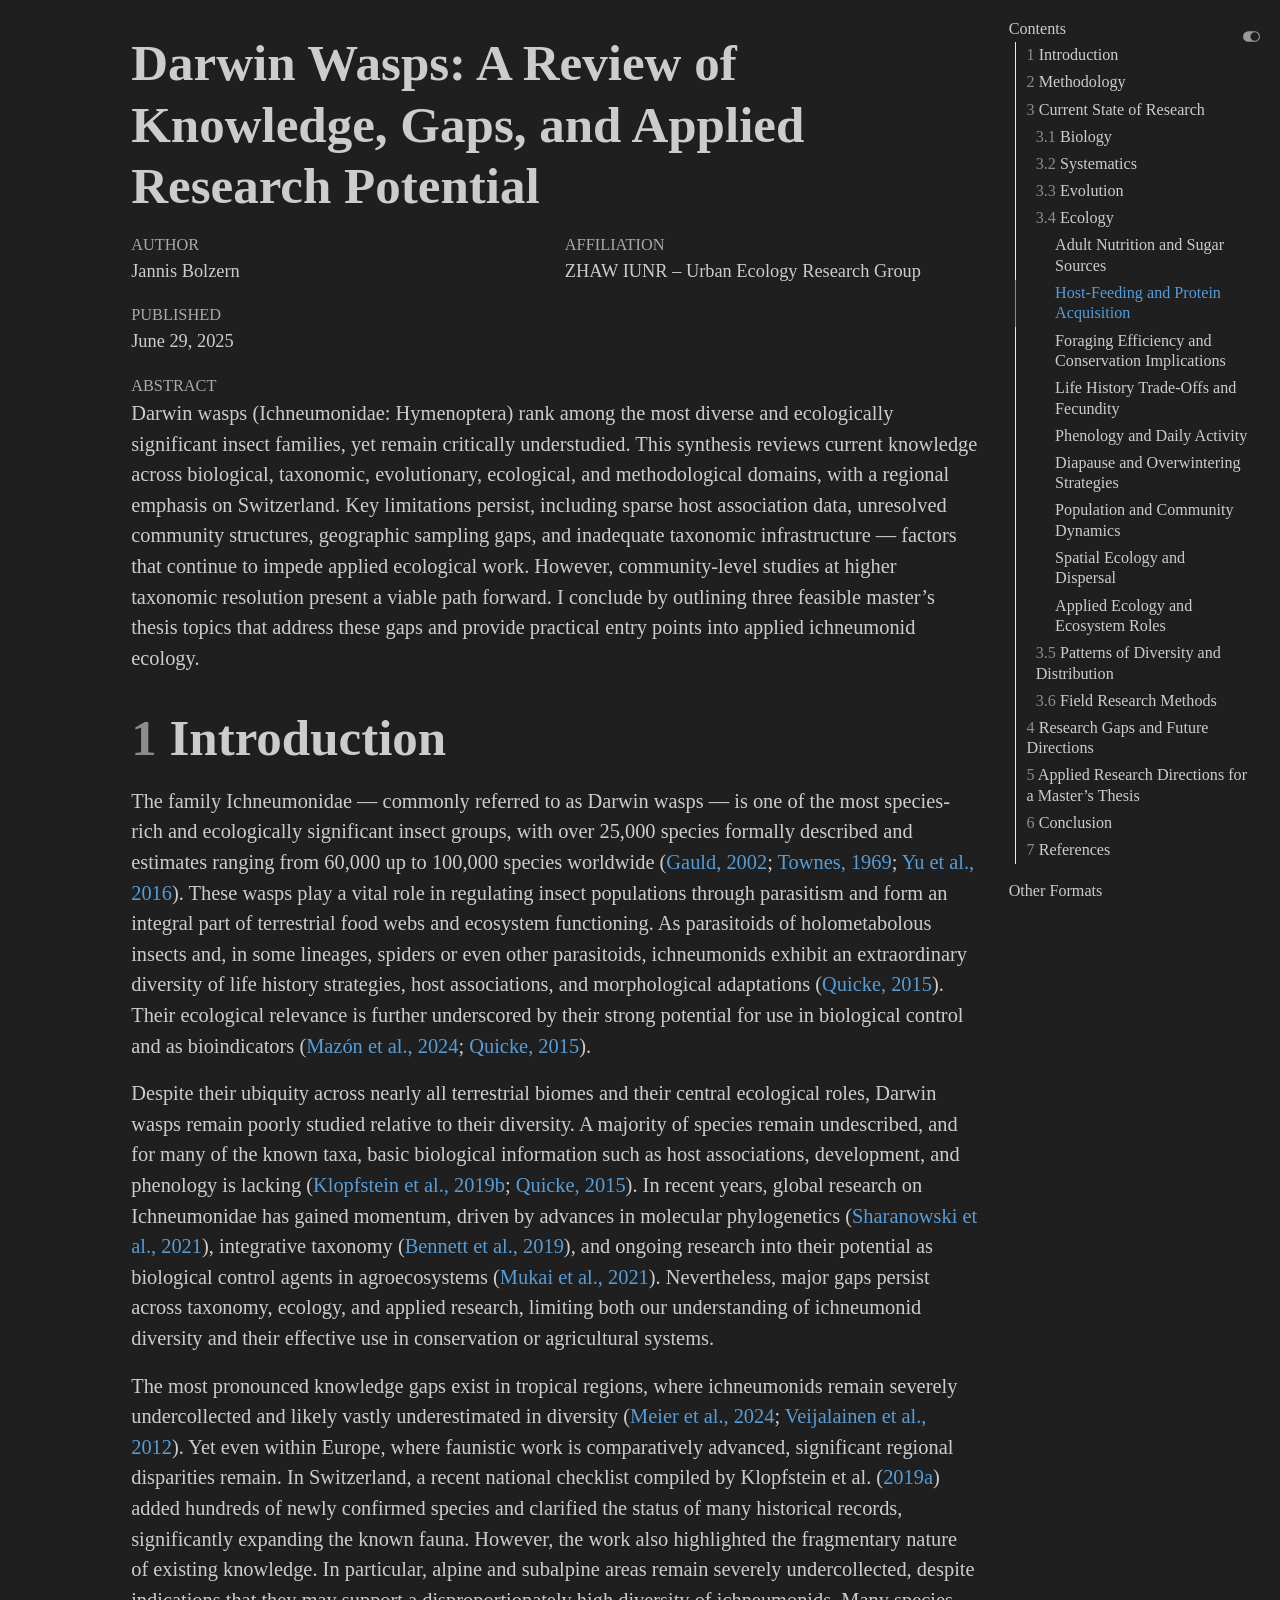
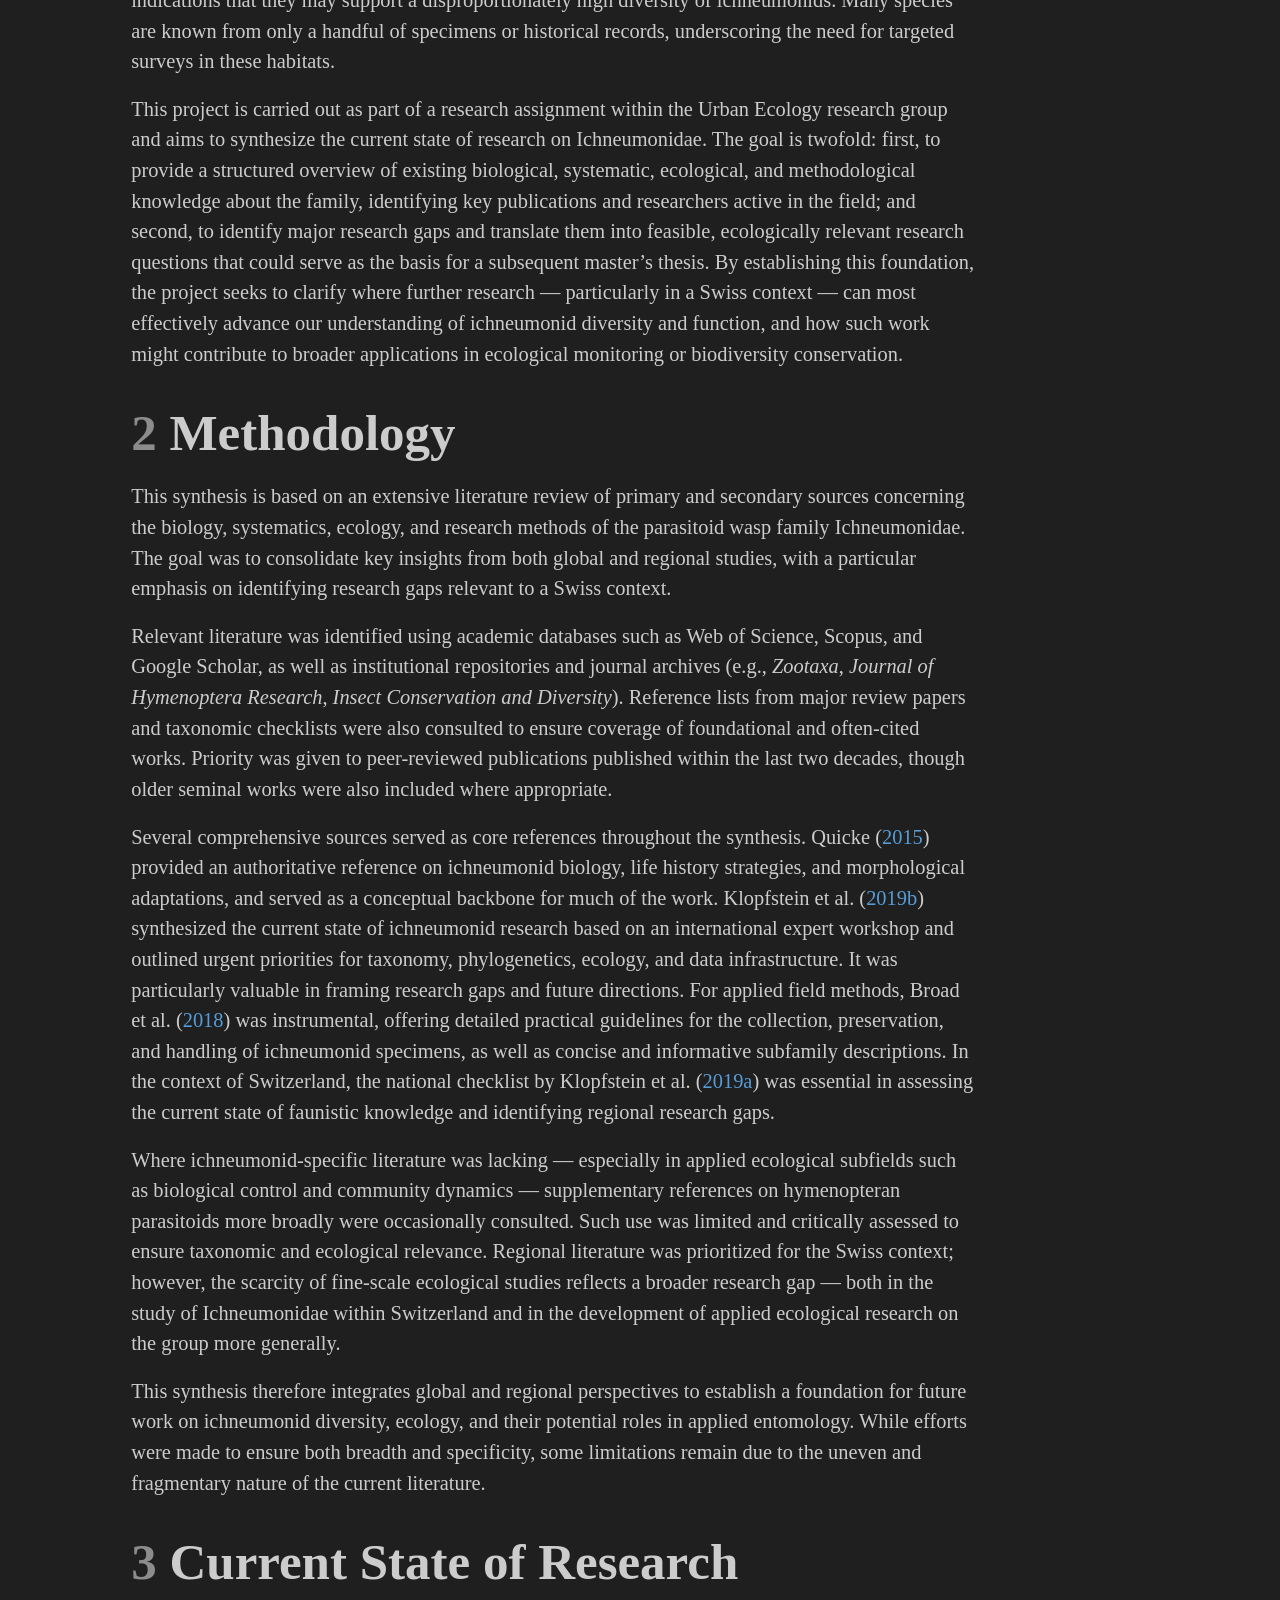
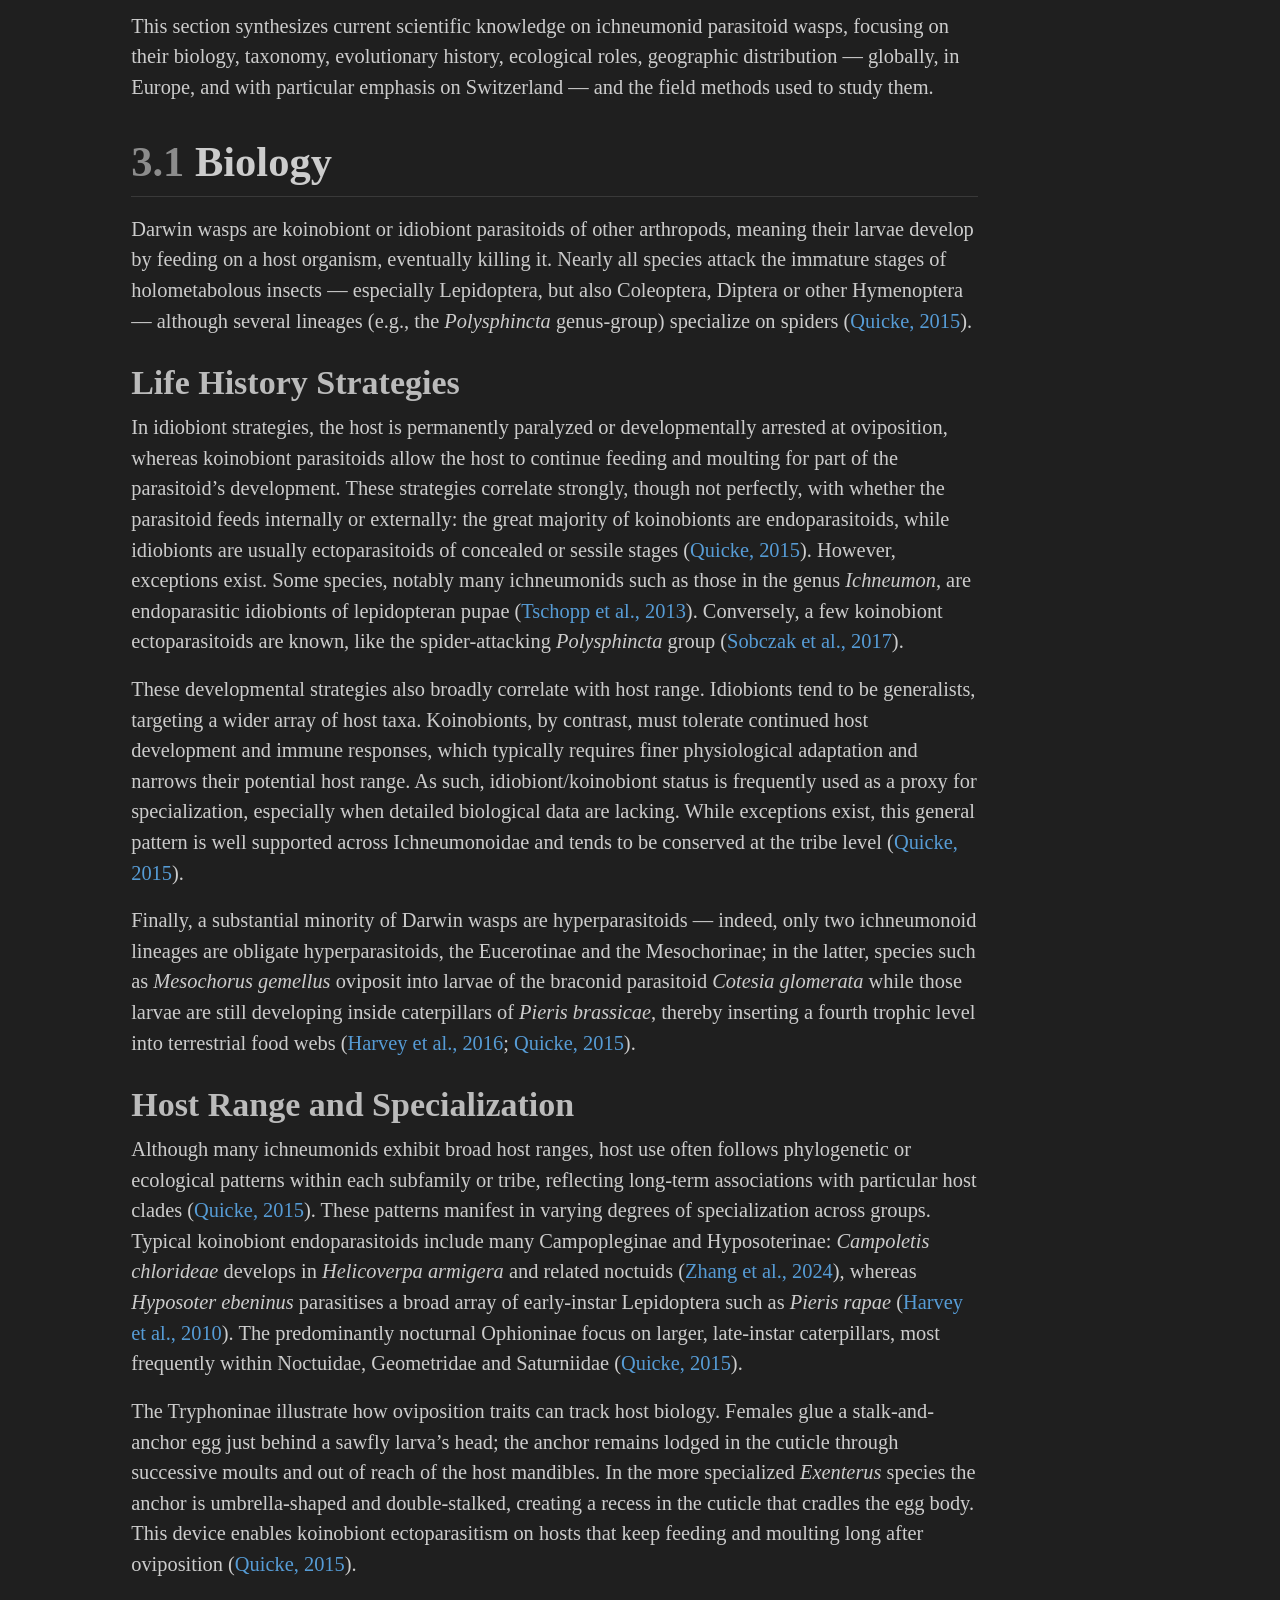
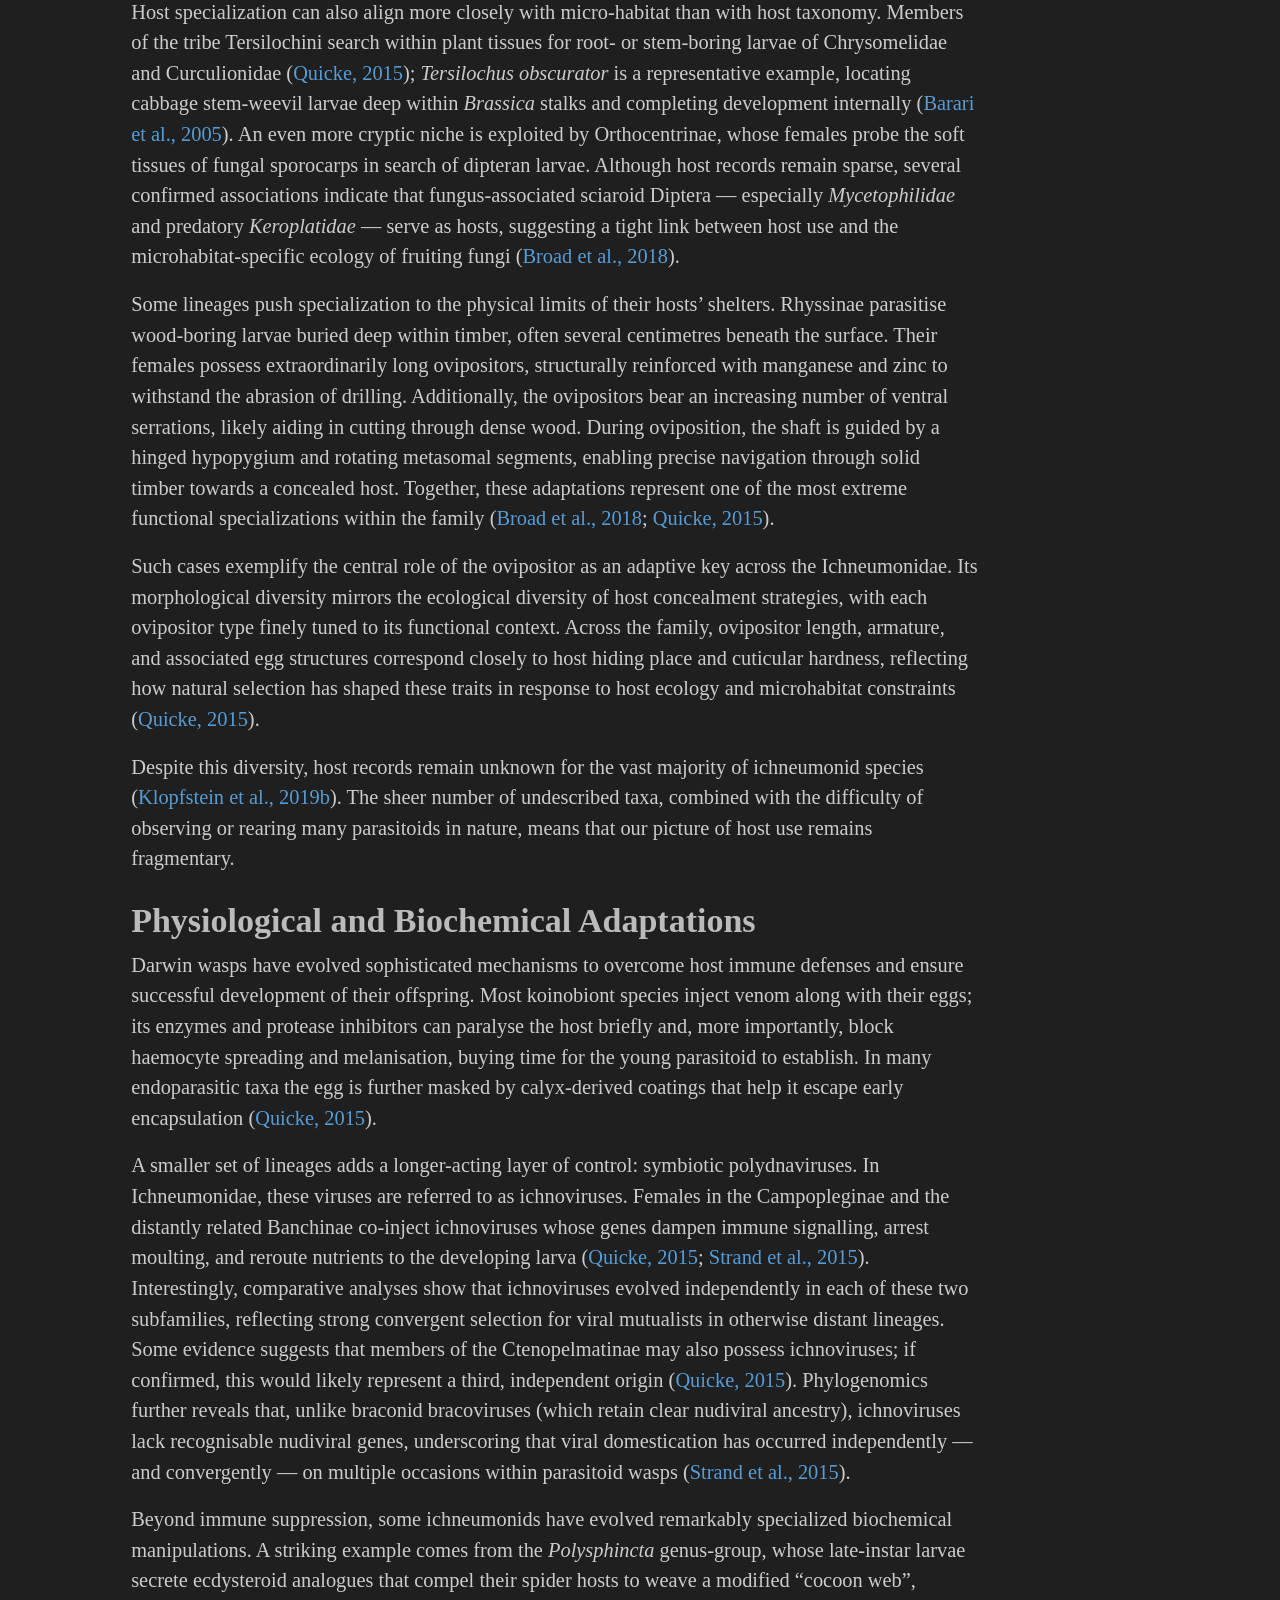
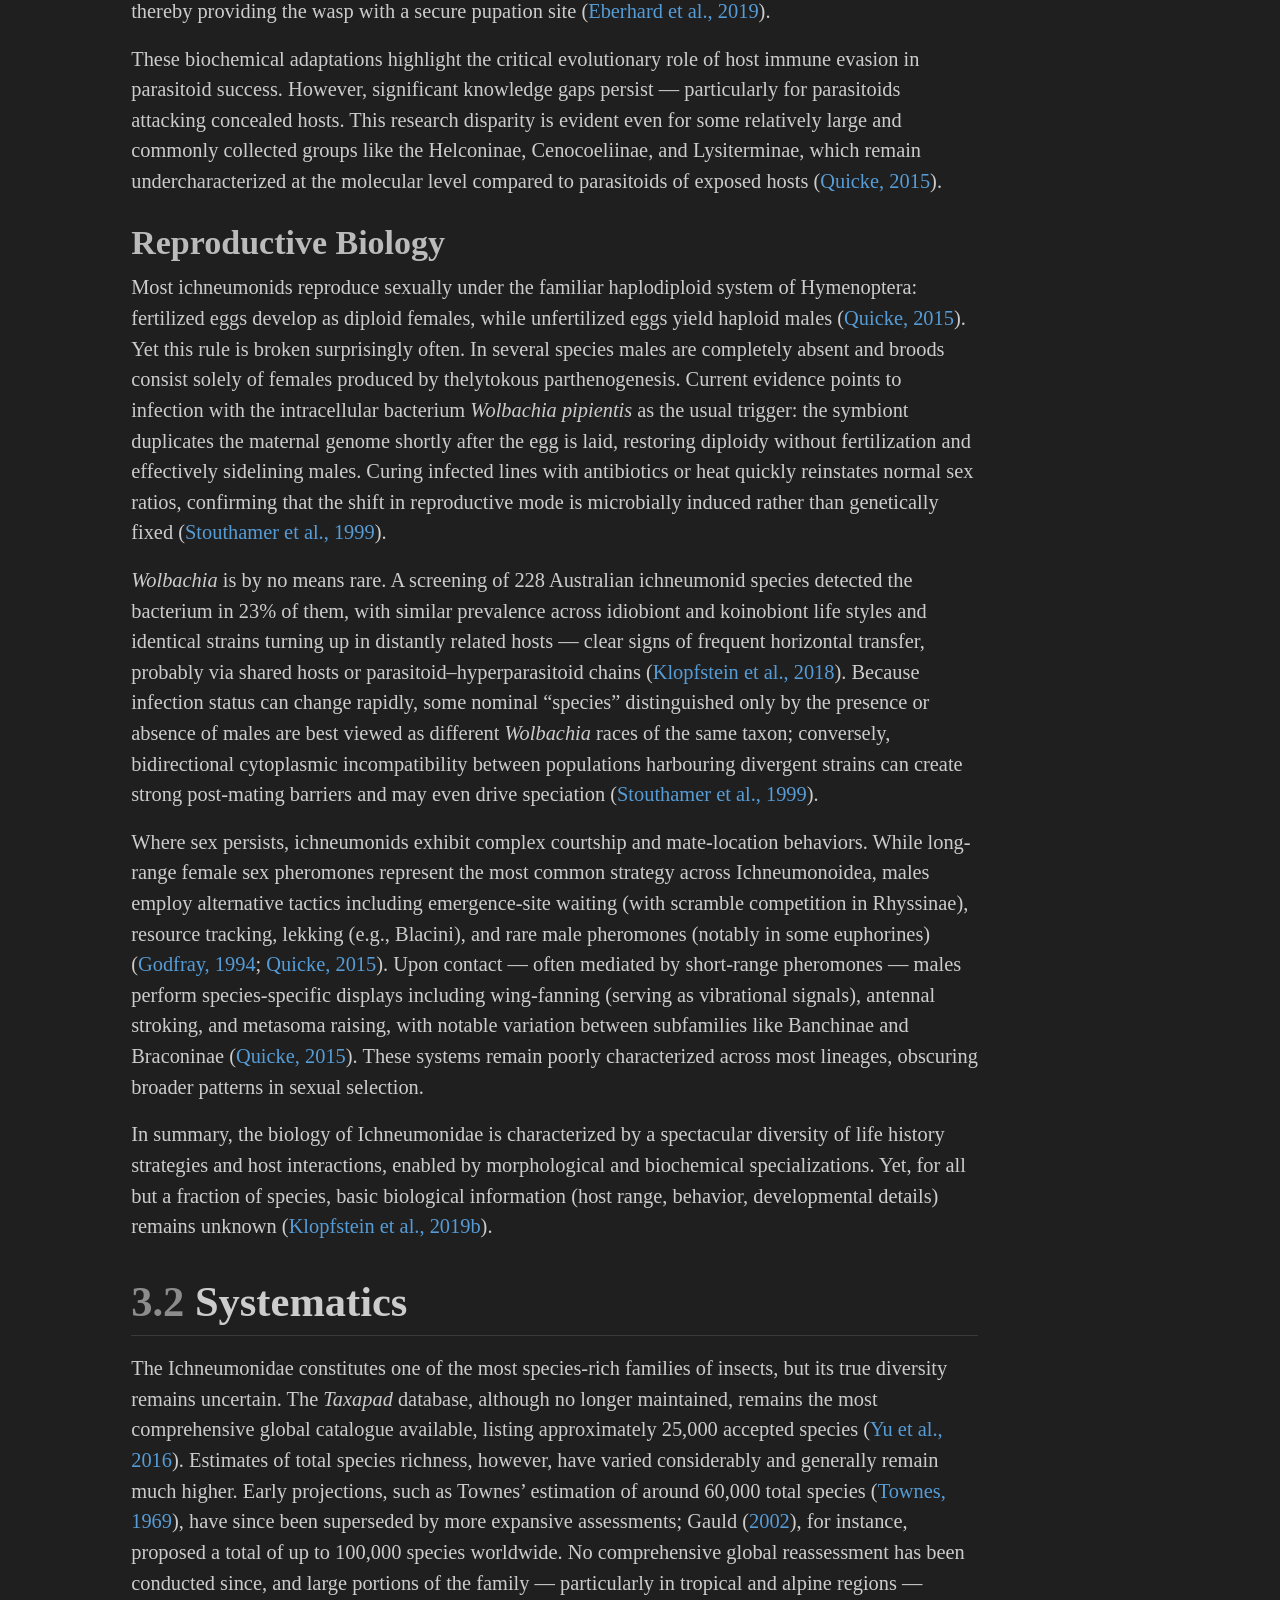
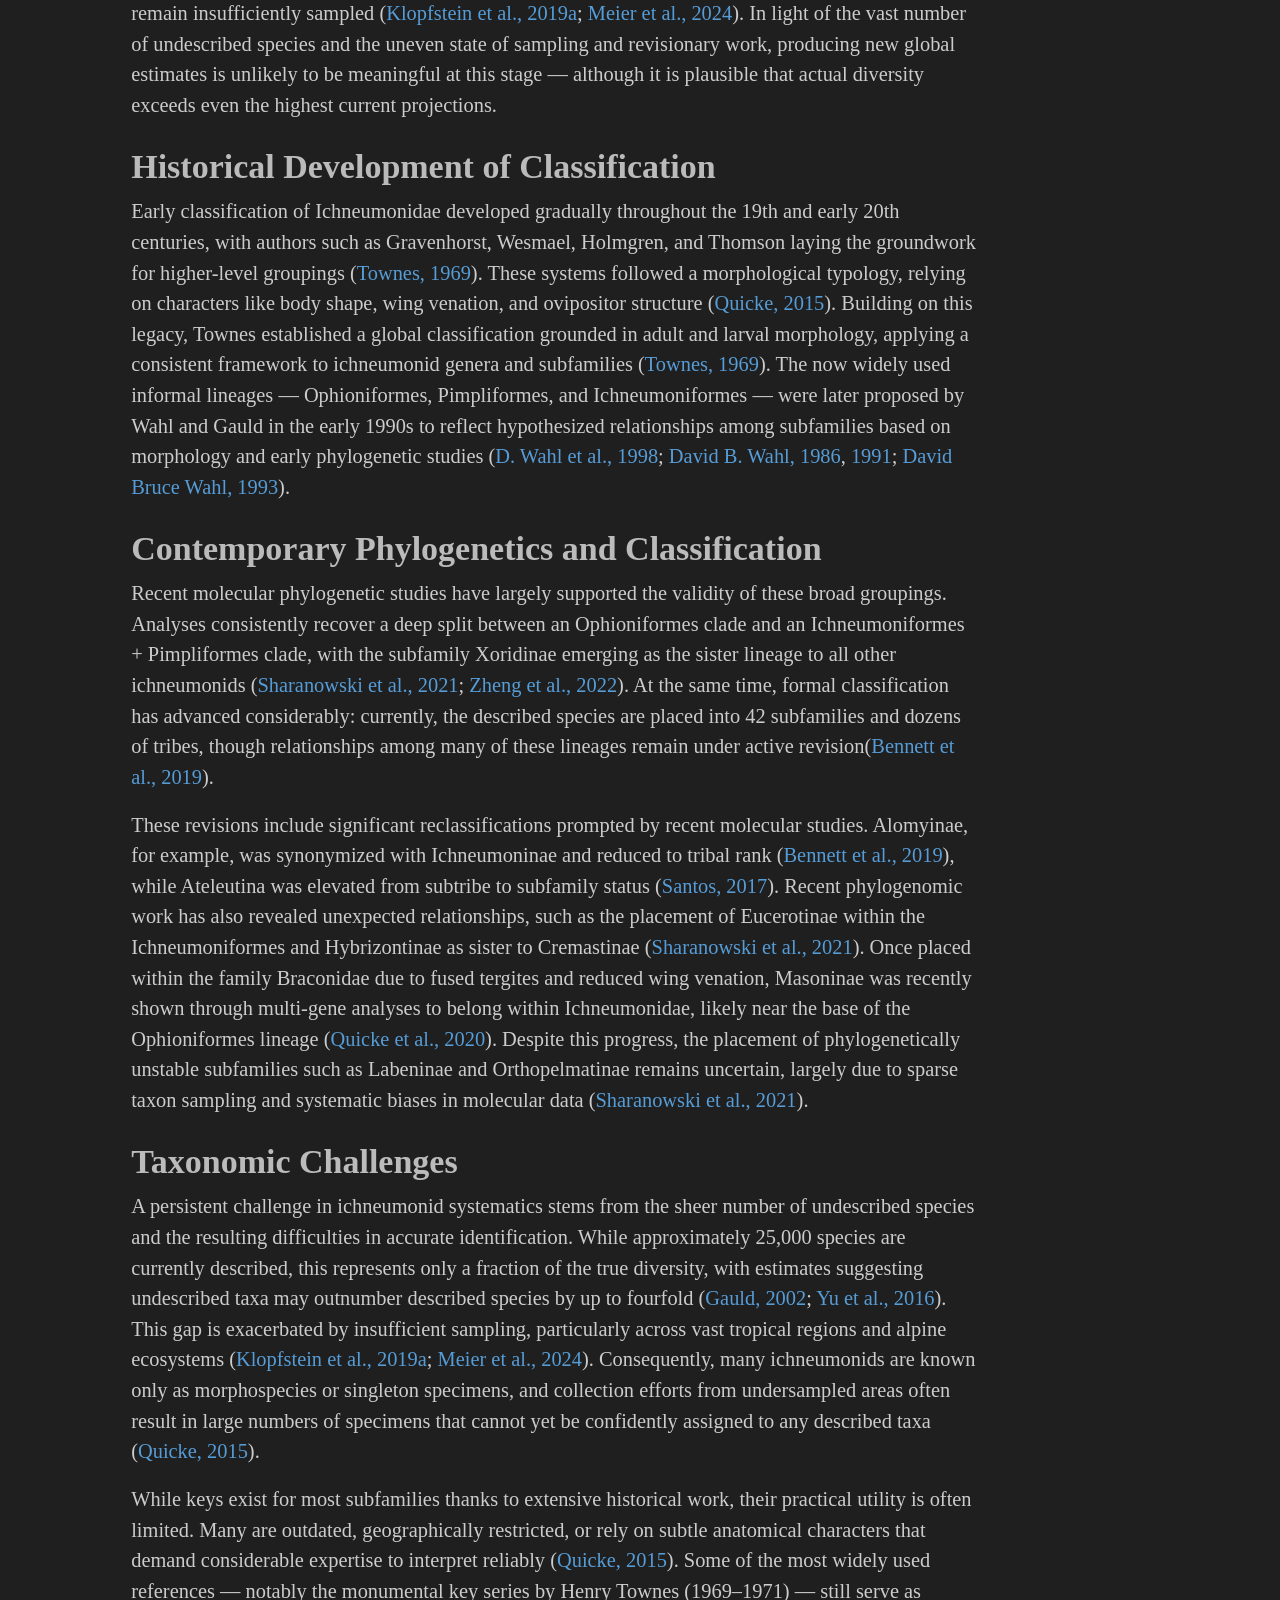
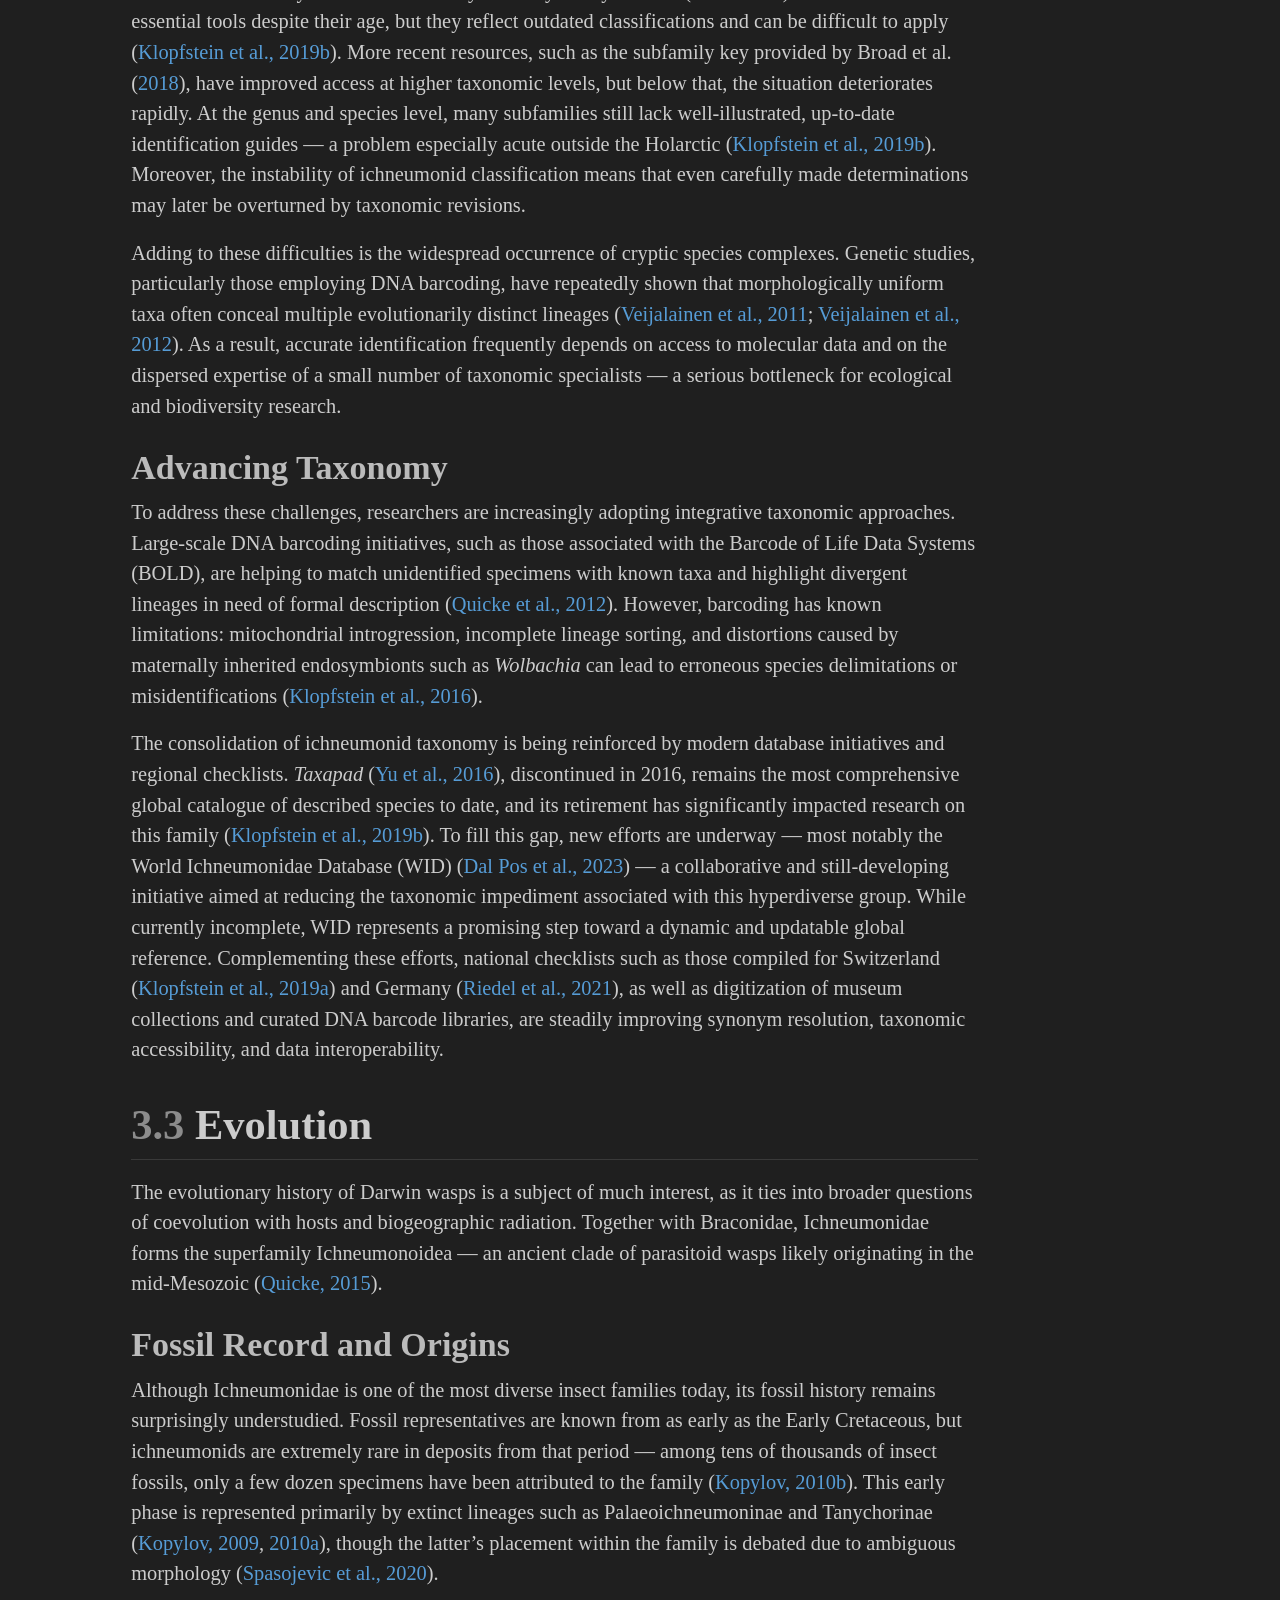
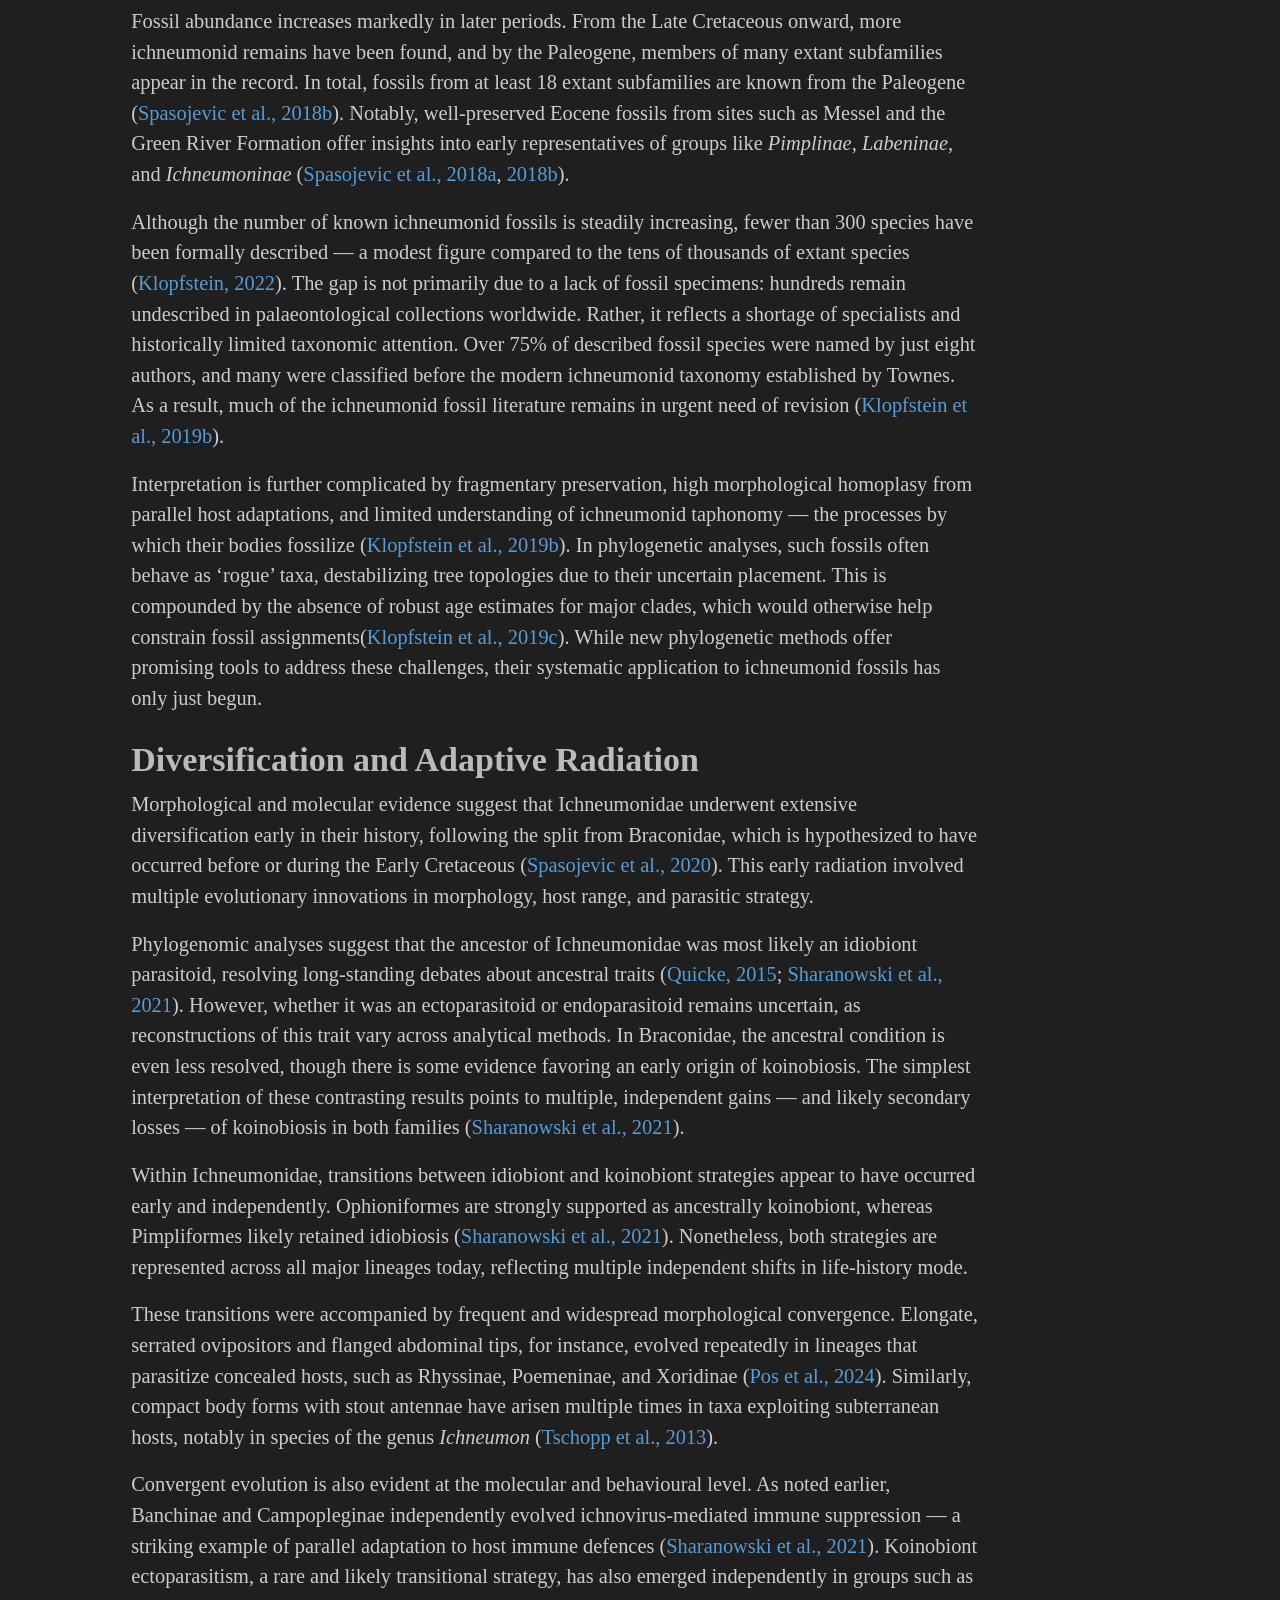
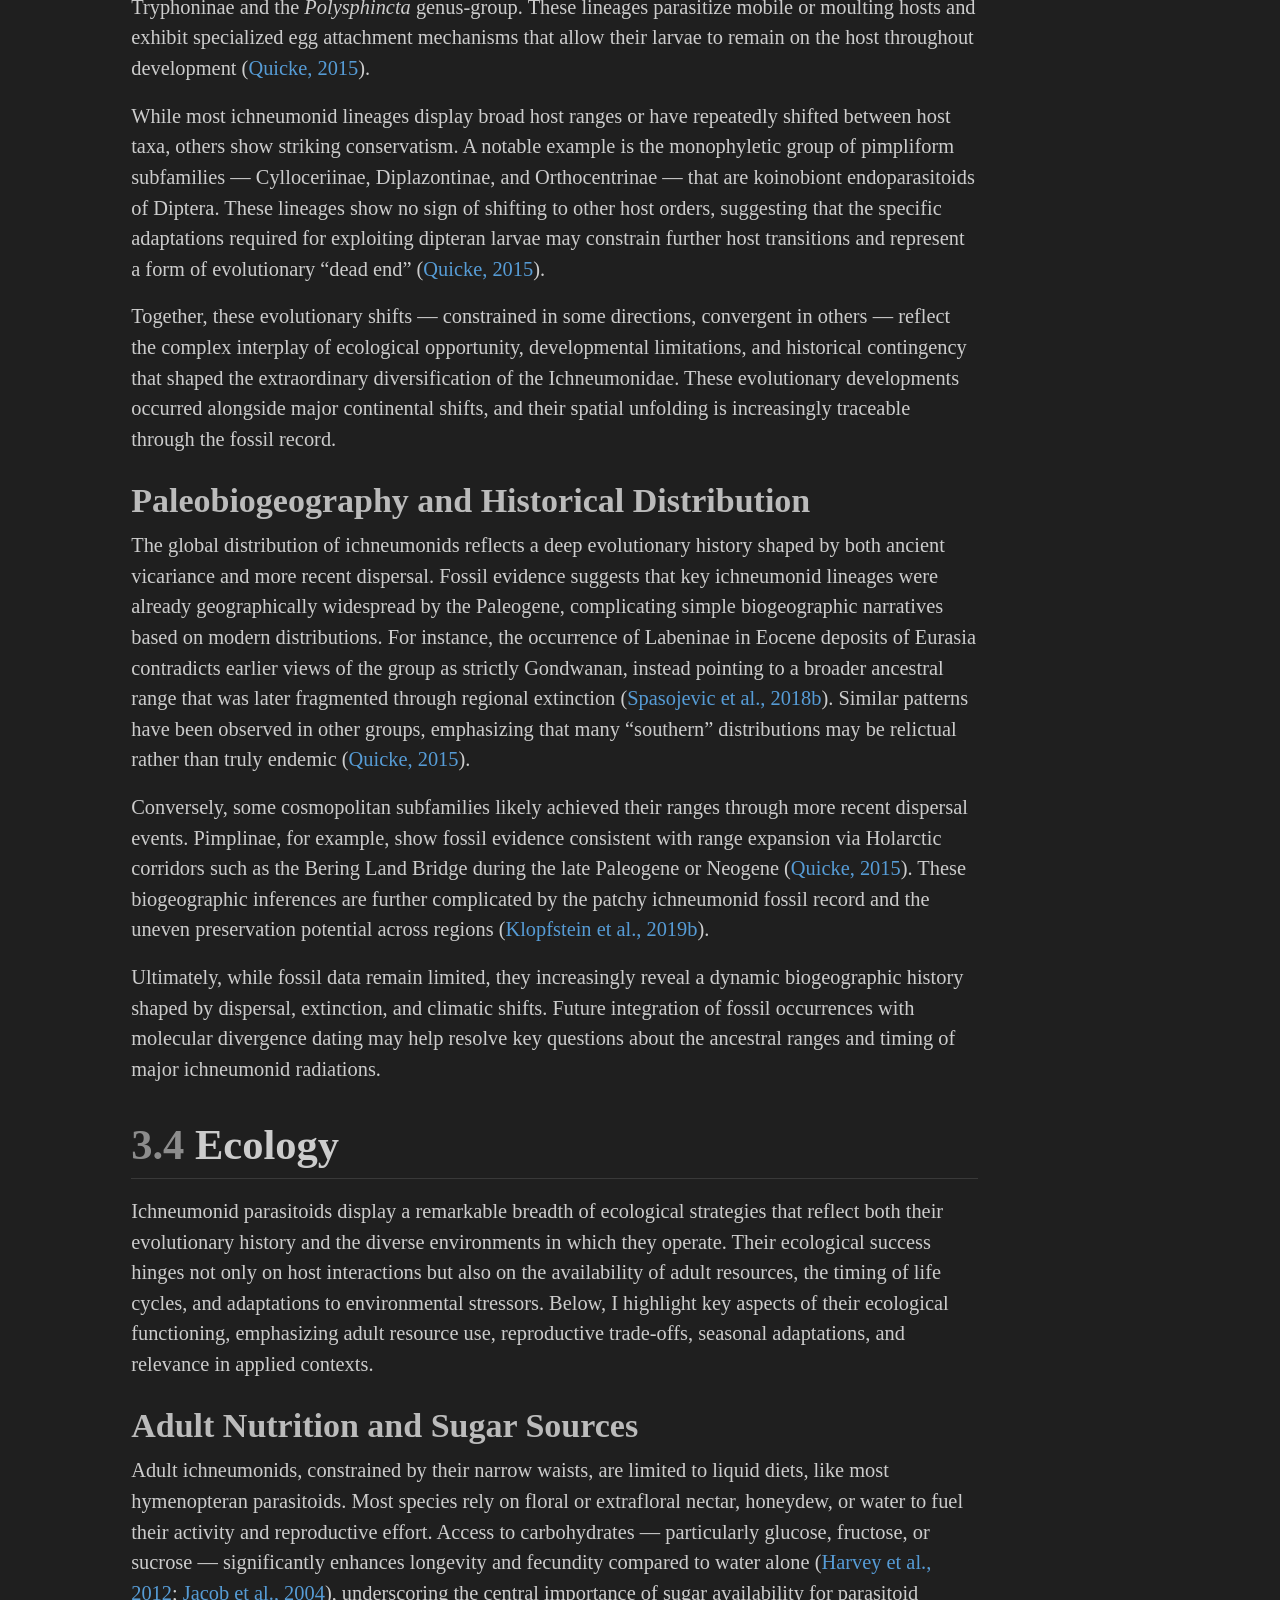
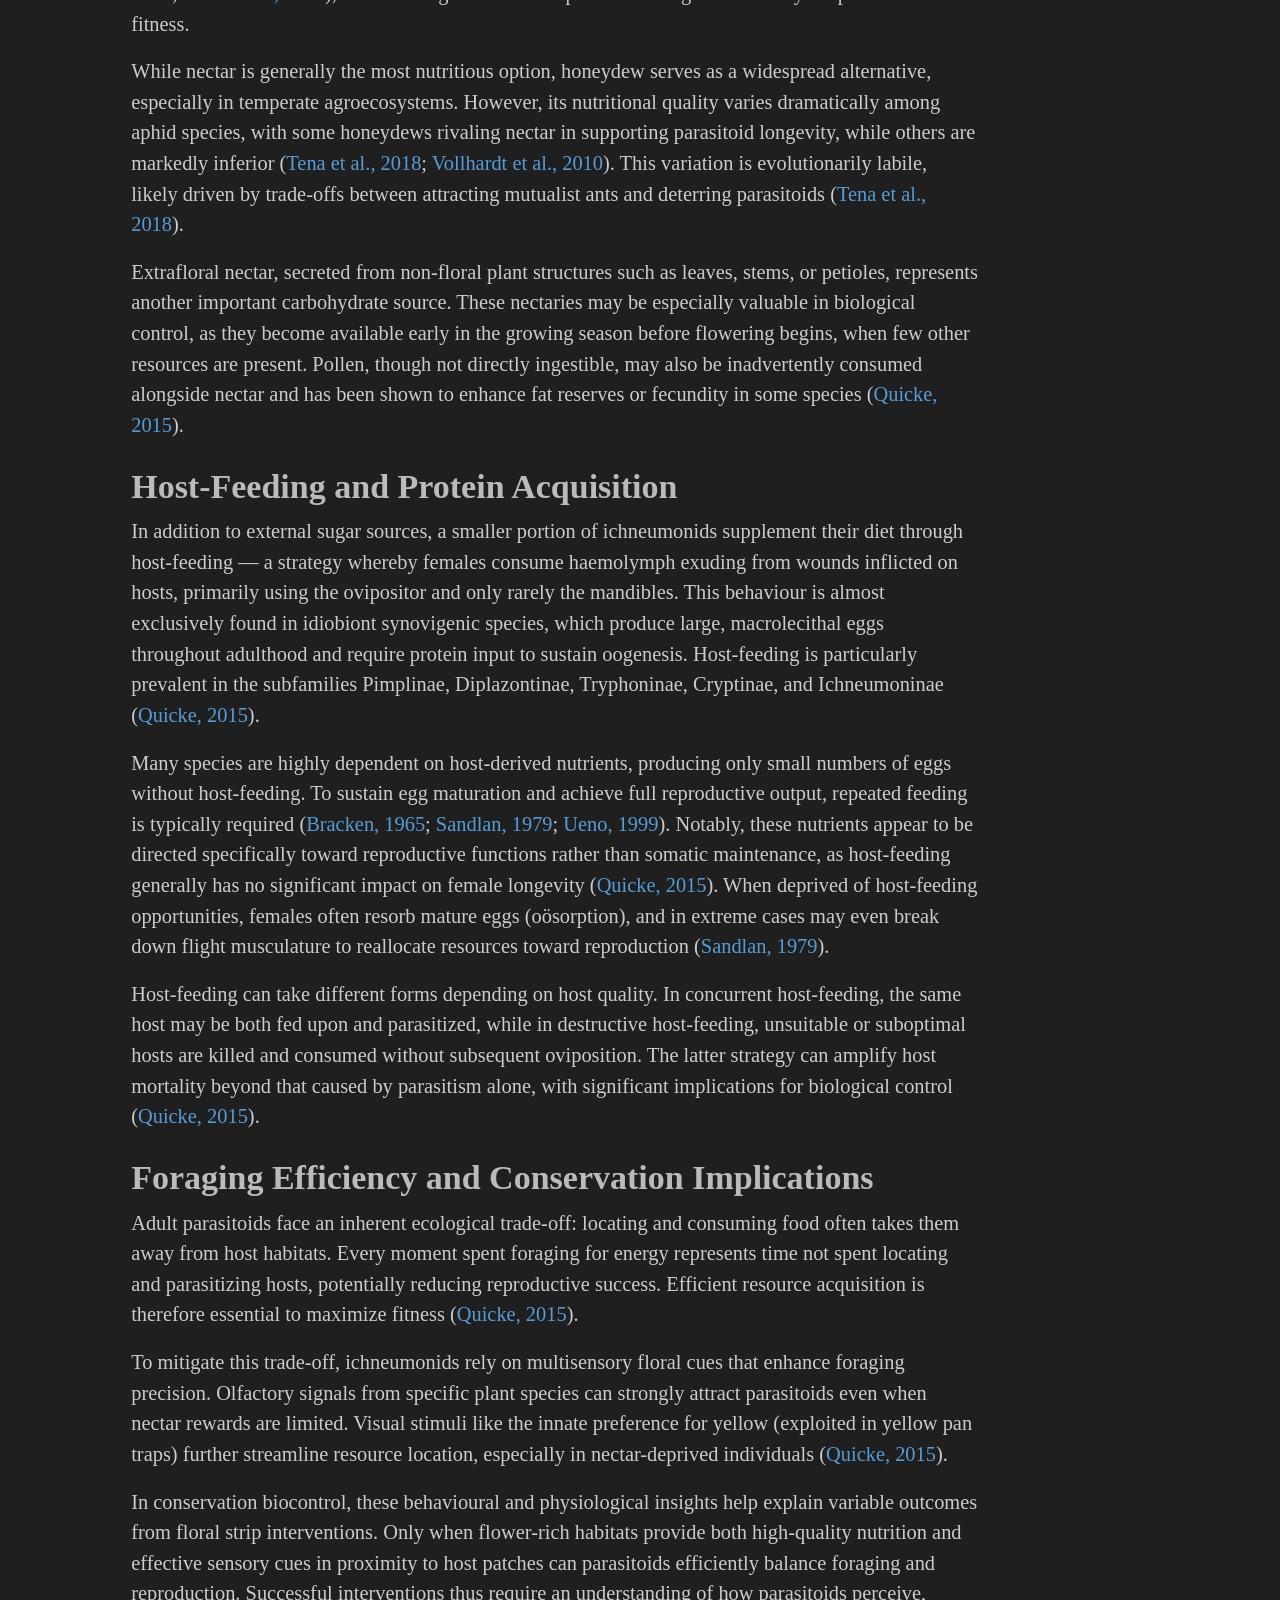
==== commit 5208fed5: "Built site for gh-pages" ====
--- a/index.html
+++ b/index.html
@@ -57,10 +57,12 @@
 <script src="site_libs/quarto-html/tippy.umd.min.js"></script>
 <script src="site_libs/quarto-html/anchor.min.js"></script>
 <link href="site_libs/quarto-html/tippy.css" rel="stylesheet">
-<link href="site_libs/quarto-html/quarto-syntax-highlighting-dark-2fef5ea3f8957b3e4ecc936fc74692ca.css" rel="stylesheet" id="quarto-text-highlighting-styles">
+<link href="site_libs/quarto-html/quarto-syntax-highlighting-37eea08aefeeee20ff55810ff984fec1.css" rel="stylesheet" class="quarto-color-scheme" id="quarto-text-highlighting-styles">
+<link href="site_libs/quarto-html/quarto-syntax-highlighting-dark-2fef5ea3f8957b3e4ecc936fc74692ca.css" rel="stylesheet" class="quarto-color-scheme quarto-color-alternate" id="quarto-text-highlighting-styles">
 <script src="site_libs/bootstrap/bootstrap.min.js"></script>
 <link href="site_libs/bootstrap/bootstrap-icons.css" rel="stylesheet">
-<link href="site_libs/bootstrap/bootstrap-a9f1479ef2f12b9a2efb1f3cfb5e6e74.min.css" rel="stylesheet" append-hash="true" id="quarto-bootstrap" data-mode="dark">
+<link href="site_libs/bootstrap/bootstrap-be9bdc2480ca58c2a783f7b070a69ffa.min.css" rel="stylesheet" append-hash="true" class="quarto-color-scheme" id="quarto-bootstrap" data-mode="light">
+<link href="site_libs/bootstrap/bootstrap-dark-1cbb1d898e872fe20f134ef4db30a6ac.min.css" rel="stylesheet" append-hash="true" class="quarto-color-scheme quarto-color-alternate" id="quarto-bootstrap" data-mode="dark">
 <script id="quarto-search-options" type="application/json">{
   "location": "sidebar",
   "copy-button": false,
@@ -92,7 +94,167 @@
 
 </head>
 
-<body class="quarto-light">
+<body class="quarto-dark"><script id="quarto-html-before-body" type="application/javascript">
+    const toggleBodyColorMode = (bsSheetEl) => {
+      const mode = bsSheetEl.getAttribute("data-mode");
+      const bodyEl = window.document.querySelector("body");
+      if (mode === "dark") {
+        bodyEl.classList.add("quarto-dark");
+        bodyEl.classList.remove("quarto-light");
+      } else {
+        bodyEl.classList.add("quarto-light");
+        bodyEl.classList.remove("quarto-dark");
+      }
+    }
+    const toggleBodyColorPrimary = () => {
+      const bsSheetEl = window.document.querySelector("link#quarto-bootstrap:not([rel=disabled-stylesheet])");
+      if (bsSheetEl) {
+        toggleBodyColorMode(bsSheetEl);
+      }
+    }
+    const setColorSchemeToggle = (alternate) => {
+      const toggles = window.document.querySelectorAll('.quarto-color-scheme-toggle');
+      for (let i=0; i < toggles.length; i++) {
+        const toggle = toggles[i];
+        if (toggle) {
+          if (alternate) {
+            toggle.classList.add("alternate");
+          } else {
+            toggle.classList.remove("alternate");
+          }
+        }
+      }
+    };
+    const toggleColorMode = (alternate) => {
+      // Switch the stylesheets
+      const primaryStylesheets = window.document.querySelectorAll('link.quarto-color-scheme:not(.quarto-color-alternate)');
+      const alternateStylesheets = window.document.querySelectorAll('link.quarto-color-scheme.quarto-color-alternate');
+      manageTransitions('#quarto-margin-sidebar .nav-link', false);
+      if (alternate) {
+        // note: dark is layered on light, we don't disable primary!
+        enableStylesheet(alternateStylesheets);
+        for (const sheetNode of alternateStylesheets) {
+          if (sheetNode.id === "quarto-bootstrap") {
+            toggleBodyColorMode(sheetNode);
+          }
+        }
+      } else {
+        disableStylesheet(alternateStylesheets);
+        enableStylesheet(primaryStylesheets)
+        toggleBodyColorPrimary();
+      }
+      manageTransitions('#quarto-margin-sidebar .nav-link', true);
+      // Switch the toggles
+      setColorSchemeToggle(alternate)
+      // Hack to workaround the fact that safari doesn't
+      // properly recolor the scrollbar when toggling (#1455)
+      if (navigator.userAgent.indexOf('Safari') > 0 && navigator.userAgent.indexOf('Chrome') == -1) {
+        manageTransitions("body", false);
+        window.scrollTo(0, 1);
+        setTimeout(() => {
+          window.scrollTo(0, 0);
+          manageTransitions("body", true);
+        }, 40);
+      }
+    }
+    const disableStylesheet = (stylesheets) => {
+      for (let i=0; i < stylesheets.length; i++) {
+        const stylesheet = stylesheets[i];
+        stylesheet.rel = 'disabled-stylesheet';
+      }
+    }
+    const enableStylesheet = (stylesheets) => {
+      for (let i=0; i < stylesheets.length; i++) {
+        const stylesheet = stylesheets[i];
+        if(stylesheet.rel !== 'stylesheet') { // for Chrome, which will still FOUC without this check
+          stylesheet.rel = 'stylesheet';
+        }
+      }
+    }
+    const manageTransitions = (selector, allowTransitions) => {
+      const els = window.document.querySelectorAll(selector);
+      for (let i=0; i < els.length; i++) {
+        const el = els[i];
+        if (allowTransitions) {
+          el.classList.remove('notransition');
+        } else {
+          el.classList.add('notransition');
+        }
+      }
+    }
+    const isFileUrl = () => {
+      return window.location.protocol === 'file:';
+    }
+    const hasAlternateSentinel = () => {
+      let styleSentinel = getColorSchemeSentinel();
+      if (styleSentinel !== null) {
+        return styleSentinel === "alternate";
+      } else {
+        return false;
+      }
+    }
+    const setStyleSentinel = (alternate) => {
+      const value = alternate ? "alternate" : "default";
+      if (!isFileUrl()) {
+        window.localStorage.setItem("quarto-color-scheme", value);
+      } else {
+        localAlternateSentinel = value;
+      }
+    }
+    const getColorSchemeSentinel = () => {
+      if (!isFileUrl()) {
+        const storageValue = window.localStorage.getItem("quarto-color-scheme");
+        return storageValue != null ? storageValue : localAlternateSentinel;
+      } else {
+        return localAlternateSentinel;
+      }
+    }
+    const toggleGiscusIfUsed = (isAlternate, darkModeDefault) => {
+      const baseTheme = document.querySelector('#giscus-base-theme')?.value ?? 'light';
+      const alternateTheme = document.querySelector('#giscus-alt-theme')?.value ?? 'dark';
+      let newTheme = '';
+      if(authorPrefersDark) {
+        newTheme = isAlternate ? baseTheme : alternateTheme;
+      } else {
+        newTheme = isAlternate ? alternateTheme : baseTheme;
+      }
+      const changeGiscusTheme = () => {
+        // From: https://github.com/giscus/giscus/issues/336
+        const sendMessage = (message) => {
+          const iframe = document.querySelector('iframe.giscus-frame');
+          if (!iframe) return;
+          iframe.contentWindow.postMessage({ giscus: message }, 'https://giscus.app');
+        }
+        sendMessage({
+          setConfig: {
+            theme: newTheme
+          }
+        });
+      }
+      const isGiscussLoaded = window.document.querySelector('iframe.giscus-frame') !== null;
+      if (isGiscussLoaded) {
+        changeGiscusTheme();
+      }
+    };
+    const authorPrefersDark = true;
+    const darkModeDefault = authorPrefersDark;
+    let localAlternateSentinel = darkModeDefault ? 'alternate' : 'default';
+    // Dark / light mode switch
+    window.quartoToggleColorScheme = () => {
+      // Read the current dark / light value
+      let toAlternate = !hasAlternateSentinel();
+      toggleColorMode(toAlternate);
+      setStyleSentinel(toAlternate);
+      toggleGiscusIfUsed(toAlternate, darkModeDefault);
+      window.dispatchEvent(new Event('resize'));
+    };
+    // Switch to dark mode if need be
+    if (hasAlternateSentinel()) {
+      toggleColorMode(true);
+    } else {
+      toggleColorMode(false);
+    }
+  </script>
 
 <div id="quarto-search-results"></div>
 <!-- content -->
@@ -178,6 +340,7 @@
 <!-- main -->
 <main class="content" id="quarto-document-content">
 
+
 <header id="title-block-header" class="quarto-title-block default">
 <div class="quarto-title">
 <h1 class="title">Darwin Wasps: A Review of Knowledge, Gaps, and Applied Research Potential</h1>
@@ -501,7 +664,7 @@
 <p><strong>Research Question</strong></p>
 <p>How does ichneumonid community composition and subfamily richness vary along elevational gradients in the Swiss Alps?</p>
 <p><strong>Rationale</strong></p>
-<p>Alpine and subalpine zones in Switzerland are increasingly recognized as overlooked centers of ichneumonid diversity. Klopfstein’s checklist <span class="citation" data-cites="klopfstein2019">(<a href="#ref-klopfstein2019" role="doc-biblioref">Klopfstein et al., 2019a</a>)</span> reports exceptionally high species-per-specimen ratios at high elevations, suggesting both undercollection and ecologically distinct assemblages. Altitudinal gradients provide natural experiments in how climate, vegetation structure, and host availability shape community assembly. Yet, no systematic surveys have been conducted to quantify how ichneumonid communities respond to elevation in the Alps — despite mounting evidence from other mountain systems that parasitoid diversity can shift dramatically across elevation bands <span class="citation" data-cites="veijalainen2014 hall2015">(<a href="#ref-hall2015" role="doc-biblioref">Hall et al., 2015</a>; <a href="#ref-veijalainen2014" role="doc-biblioref">Veijalainen et al., 2014</a>)</span>.</p>
+<p>Alpine and subalpine zones in Switzerland are increasingly recognized as overlooked centers of ichneumonid diversity. Klopfstein’s checklist <span class="citation" data-cites="klopfstein2019">(<a href="#ref-klopfstein2019" role="doc-biblioref">Klopfstein et al., 2019a</a>)</span> reports exceptionally high species-per-specimen ratios at high elevations, suggesting both undercollection and ecologically distinct assemblages. Altitudinal gradients provide natural experiments in how climate, vegetation structure, and host availability shape community assembly. Yet, no systematic surveys have been conducted to quantify how ichneumonid communities respond to elevation in the Alps — despite evidence from other mountain systems that parasitoid diversity can shift dramatically across elevation bands <span class="citation" data-cites="veijalainen2014 hall2015">(<a href="#ref-hall2015" role="doc-biblioref">Hall et al., 2015</a>; <a href="#ref-veijalainen2014" role="doc-biblioref">Veijalainen et al., 2014</a>)</span>.</p>
 <p><strong>Methods</strong></p>
 <ul>
 <li><p>Establish transects of Malaise and/or pan traps spanning a broad elevational gradient (e.g., 800–2500 m), ensuring replication within each elevation band.</p></li>
@@ -904,6 +1067,19 @@
 </div></div></section></div></main> <!-- /main -->
 <script id="quarto-html-after-body" type="application/javascript">
   window.document.addEventListener("DOMContentLoaded", function (event) {
+    // Ensure there is a toggle, if there isn't float one in the top right
+    if (window.document.querySelector('.quarto-color-scheme-toggle') === null) {
+      const a = window.document.createElement('a');
+      a.classList.add('top-right');
+      a.classList.add('quarto-color-scheme-toggle');
+      a.href = "";
+      a.onclick = function() { try { window.quartoToggleColorScheme(); } catch {} return false; };
+      const i = window.document.createElement("i");
+      i.classList.add('bi');
+      a.appendChild(i);
+      window.document.body.appendChild(a);
+    }
+    setColorSchemeToggle(hasAlternateSentinel())
     const icon = "";
     const anchorJS = new window.AnchorJS();
     anchorJS.options = {
--- a/site_libs/quarto-html/quarto-syntax-highlighting-37eea08aefeeee20ff55810ff984fec1.css
+++ b/site_libs/quarto-html/quarto-syntax-highlighting-37eea08aefeeee20ff55810ff984fec1.css
@@ -0,0 +1,236 @@
+/* quarto syntax highlight colors */
+:root {
+  --quarto-hl-ot-color: #003B4F;
+  --quarto-hl-at-color: #657422;
+  --quarto-hl-ss-color: #20794D;
+  --quarto-hl-an-color: #5E5E5E;
+  --quarto-hl-fu-color: #4758AB;
+  --quarto-hl-st-color: #20794D;
+  --quarto-hl-cf-color: #003B4F;
+  --quarto-hl-op-color: #5E5E5E;
+  --quarto-hl-er-color: #AD0000;
+  --quarto-hl-bn-color: #AD0000;
+  --quarto-hl-al-color: #AD0000;
+  --quarto-hl-va-color: #111111;
+  --quarto-hl-bu-color: inherit;
+  --quarto-hl-ex-color: inherit;
+  --quarto-hl-pp-color: #AD0000;
+  --quarto-hl-in-color: #5E5E5E;
+  --quarto-hl-vs-color: #20794D;
+  --quarto-hl-wa-color: #5E5E5E;
+  --quarto-hl-do-color: #5E5E5E;
+  --quarto-hl-im-color: #00769E;
+  --quarto-hl-ch-color: #20794D;
+  --quarto-hl-dt-color: #AD0000;
+  --quarto-hl-fl-color: #AD0000;
+  --quarto-hl-co-color: #5E5E5E;
+  --quarto-hl-cv-color: #5E5E5E;
+  --quarto-hl-cn-color: #8f5902;
+  --quarto-hl-sc-color: #5E5E5E;
+  --quarto-hl-dv-color: #AD0000;
+  --quarto-hl-kw-color: #003B4F;
+}
+
+/* other quarto variables */
+:root {
+  --quarto-font-monospace: SFMono-Regular, Menlo, Monaco, Consolas, "Liberation Mono", "Courier New", monospace;
+}
+
+/* syntax highlight based on Pandoc's rules */
+pre > code.sourceCode > span {
+  color: #003B4F;
+}
+
+code.sourceCode > span {
+  color: #003B4F;
+}
+
+div.sourceCode,
+div.sourceCode pre.sourceCode {
+  color: #003B4F;
+}
+
+/* Normal */
+code span {
+  color: #003B4F;
+}
+
+/* Alert */
+code span.al {
+  color: #AD0000;
+  font-style: inherit;
+}
+
+/* Annotation */
+code span.an {
+  color: #5E5E5E;
+  font-style: inherit;
+}
+
+/* Attribute */
+code span.at {
+  color: #657422;
+  font-style: inherit;
+}
+
+/* BaseN */
+code span.bn {
+  color: #AD0000;
+  font-style: inherit;
+}
+
+/* BuiltIn */
+code span.bu {
+  font-style: inherit;
+}
+
+/* ControlFlow */
+code span.cf {
+  color: #003B4F;
+  font-weight: bold;
+  font-style: inherit;
+}
+
+/* Char */
+code span.ch {
+  color: #20794D;
+  font-style: inherit;
+}
+
+/* Constant */
+code span.cn {
+  color: #8f5902;
+  font-style: inherit;
+}
+
+/* Comment */
+code span.co {
+  color: #5E5E5E;
+  font-style: inherit;
+}
+
+/* CommentVar */
+code span.cv {
+  color: #5E5E5E;
+  font-style: italic;
+}
+
+/* Documentation */
+code span.do {
+  color: #5E5E5E;
+  font-style: italic;
+}
+
+/* DataType */
+code span.dt {
+  color: #AD0000;
+  font-style: inherit;
+}
+
+/* DecVal */
+code span.dv {
+  color: #AD0000;
+  font-style: inherit;
+}
+
+/* Error */
+code span.er {
+  color: #AD0000;
+  font-style: inherit;
+}
+
+/* Extension */
+code span.ex {
+  font-style: inherit;
+}
+
+/* Float */
+code span.fl {
+  color: #AD0000;
+  font-style: inherit;
+}
+
+/* Function */
+code span.fu {
+  color: #4758AB;
+  font-style: inherit;
+}
+
+/* Import */
+code span.im {
+  color: #00769E;
+  font-style: inherit;
+}
+
+/* Information */
+code span.in {
+  color: #5E5E5E;
+  font-style: inherit;
+}
+
+/* Keyword */
+code span.kw {
+  color: #003B4F;
+  font-weight: bold;
+  font-style: inherit;
+}
+
+/* Operator */
+code span.op {
+  color: #5E5E5E;
+  font-style: inherit;
+}
+
+/* Other */
+code span.ot {
+  color: #003B4F;
+  font-style: inherit;
+}
+
+/* Preprocessor */
+code span.pp {
+  color: #AD0000;
+  font-style: inherit;
+}
+
+/* SpecialChar */
+code span.sc {
+  color: #5E5E5E;
+  font-style: inherit;
+}
+
+/* SpecialString */
+code span.ss {
+  color: #20794D;
+  font-style: inherit;
+}
+
+/* String */
+code span.st {
+  color: #20794D;
+  font-style: inherit;
+}
+
+/* Variable */
+code span.va {
+  color: #111111;
+  font-style: inherit;
+}
+
+/* VerbatimString */
+code span.vs {
+  color: #20794D;
+  font-style: inherit;
+}
+
+/* Warning */
+code span.wa {
+  color: #5E5E5E;
+  font-style: italic;
+}
+
+.prevent-inlining {
+  content: "</";
+}
+
+/*# sourceMappingURL=27d3d809615f7771493d095567f04340.css.map */
